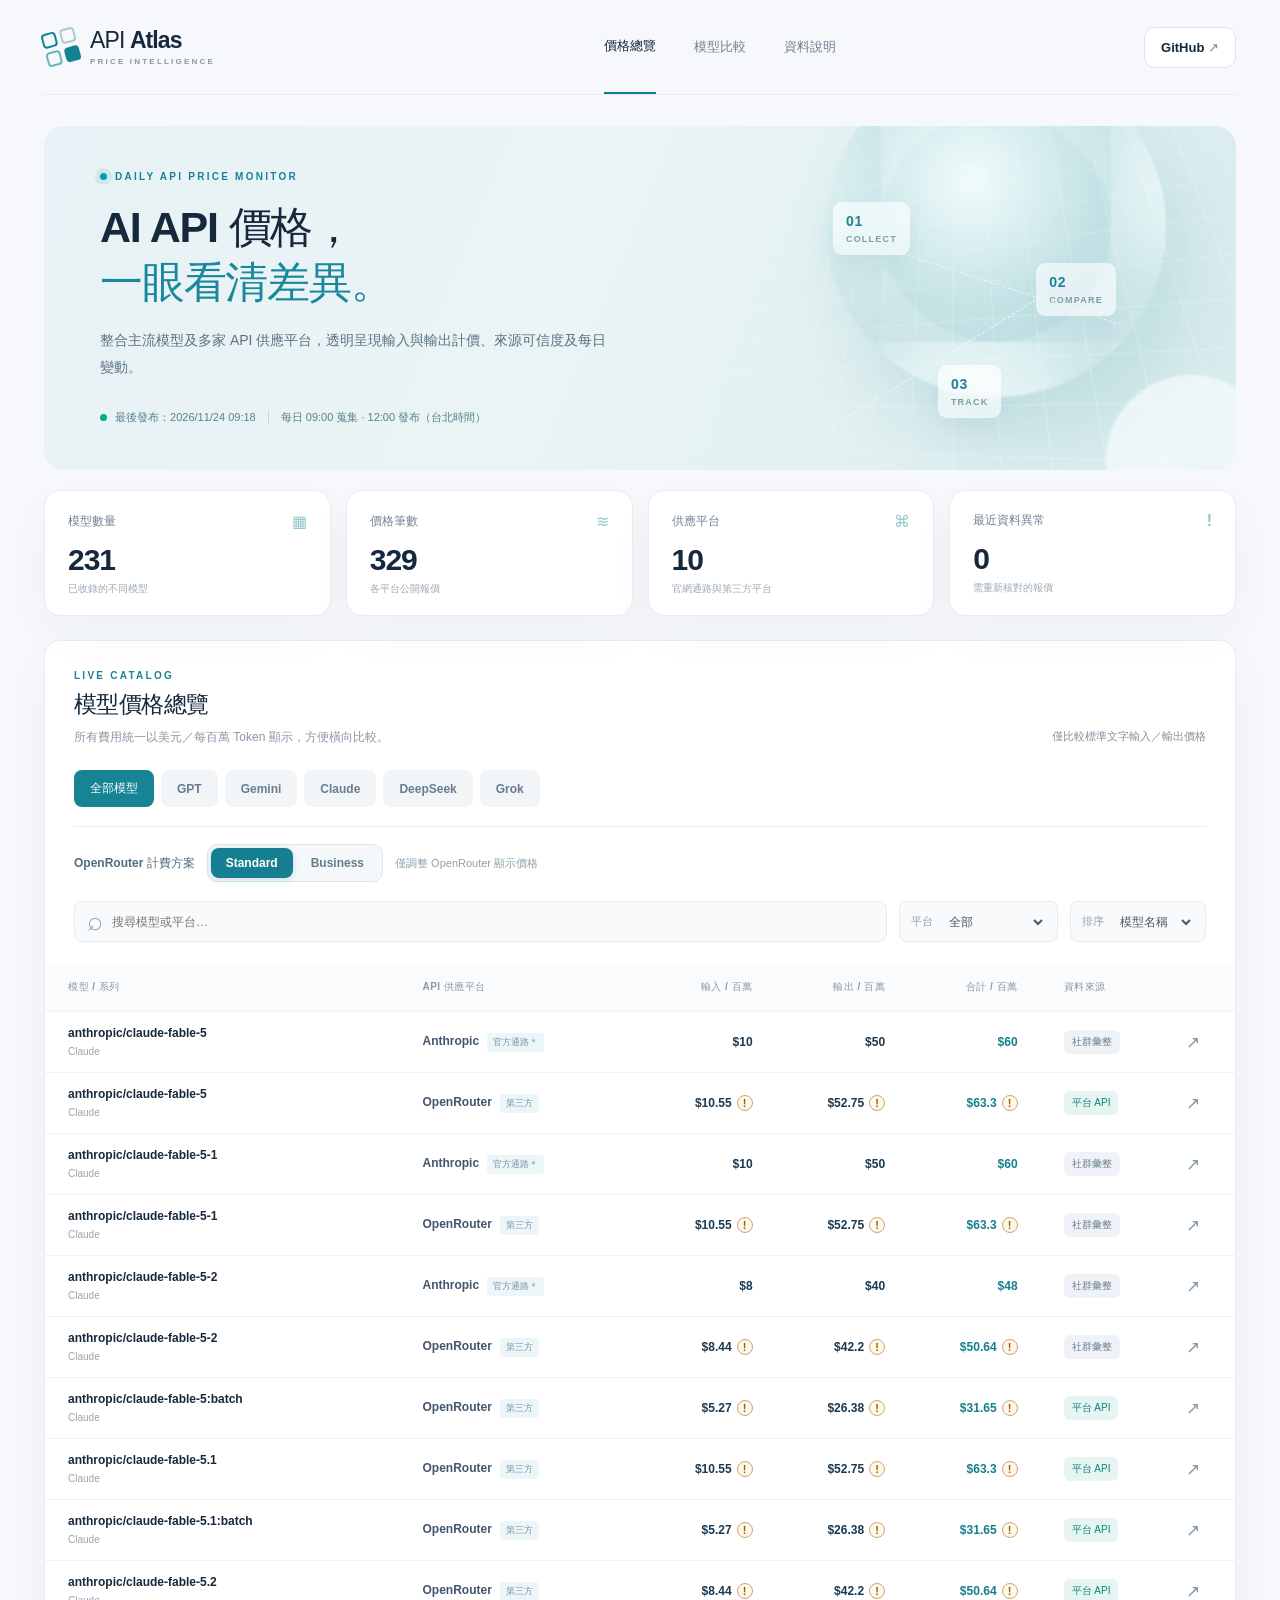
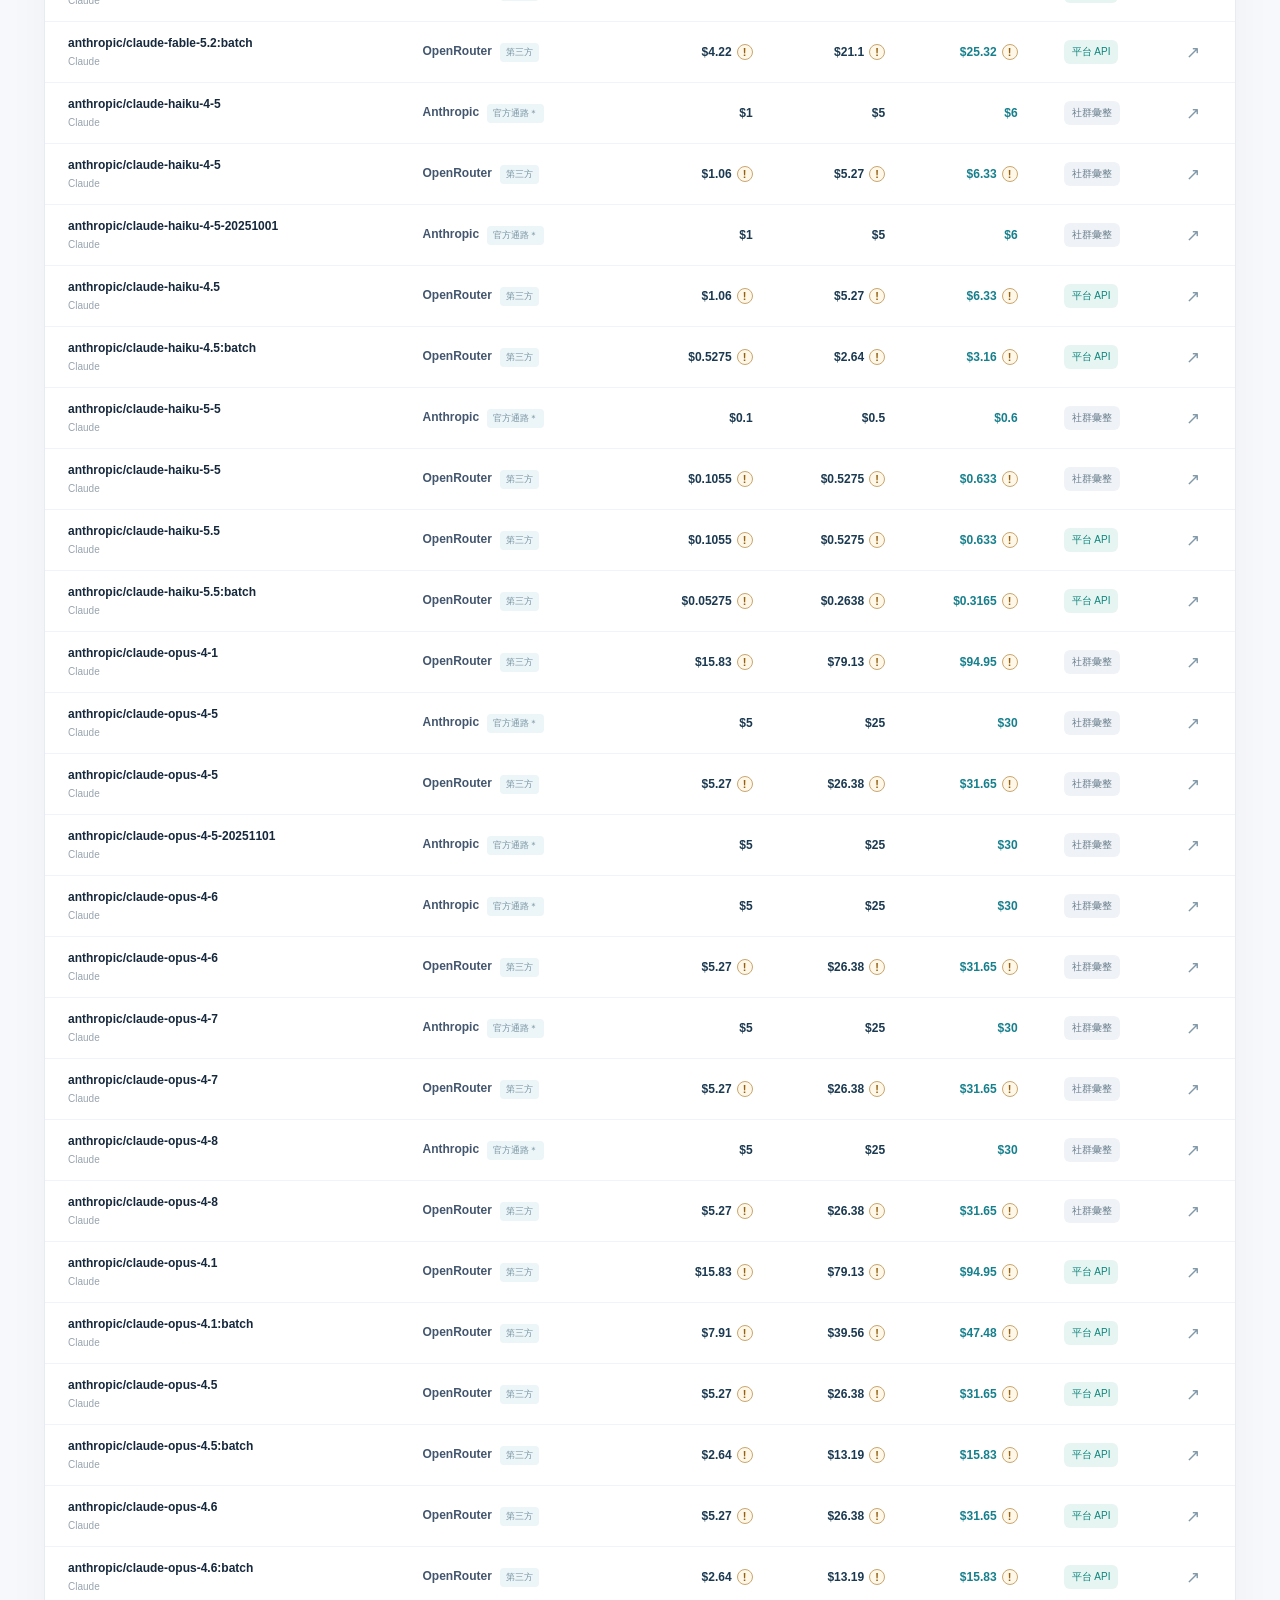
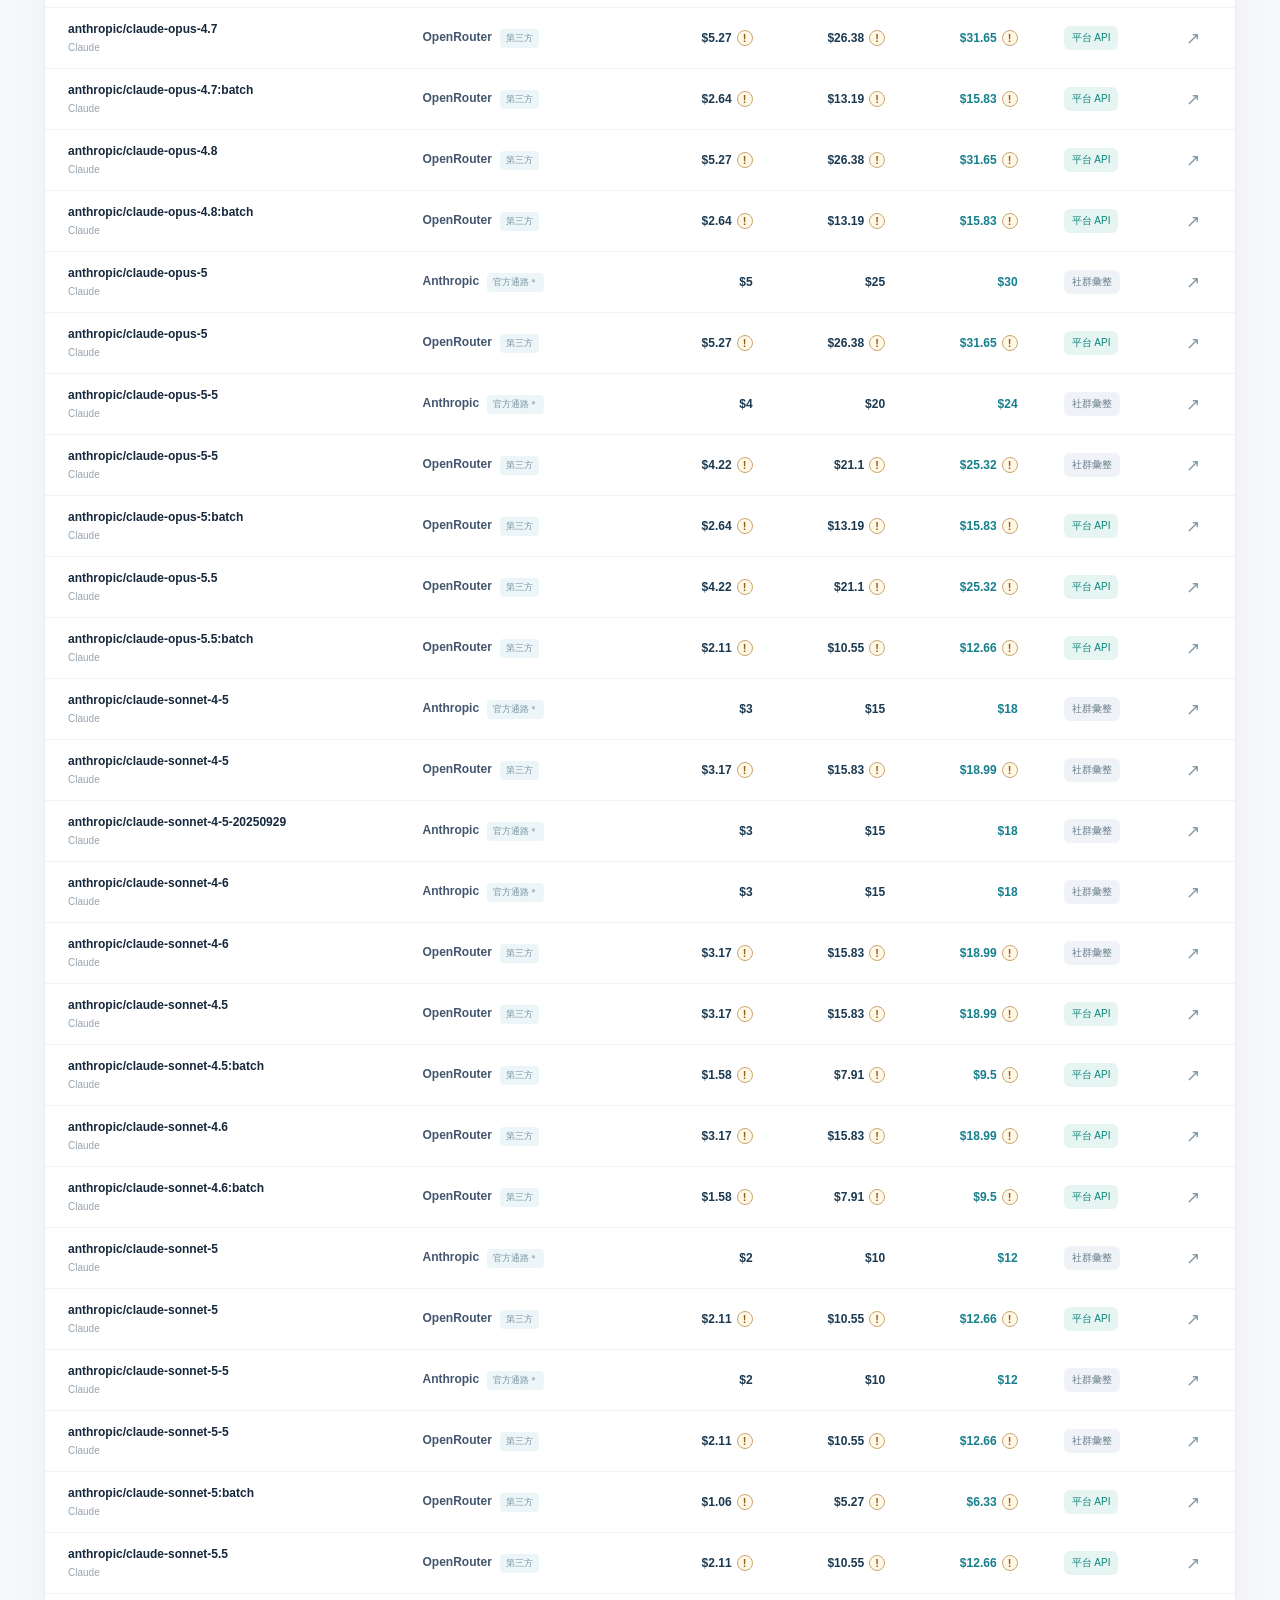
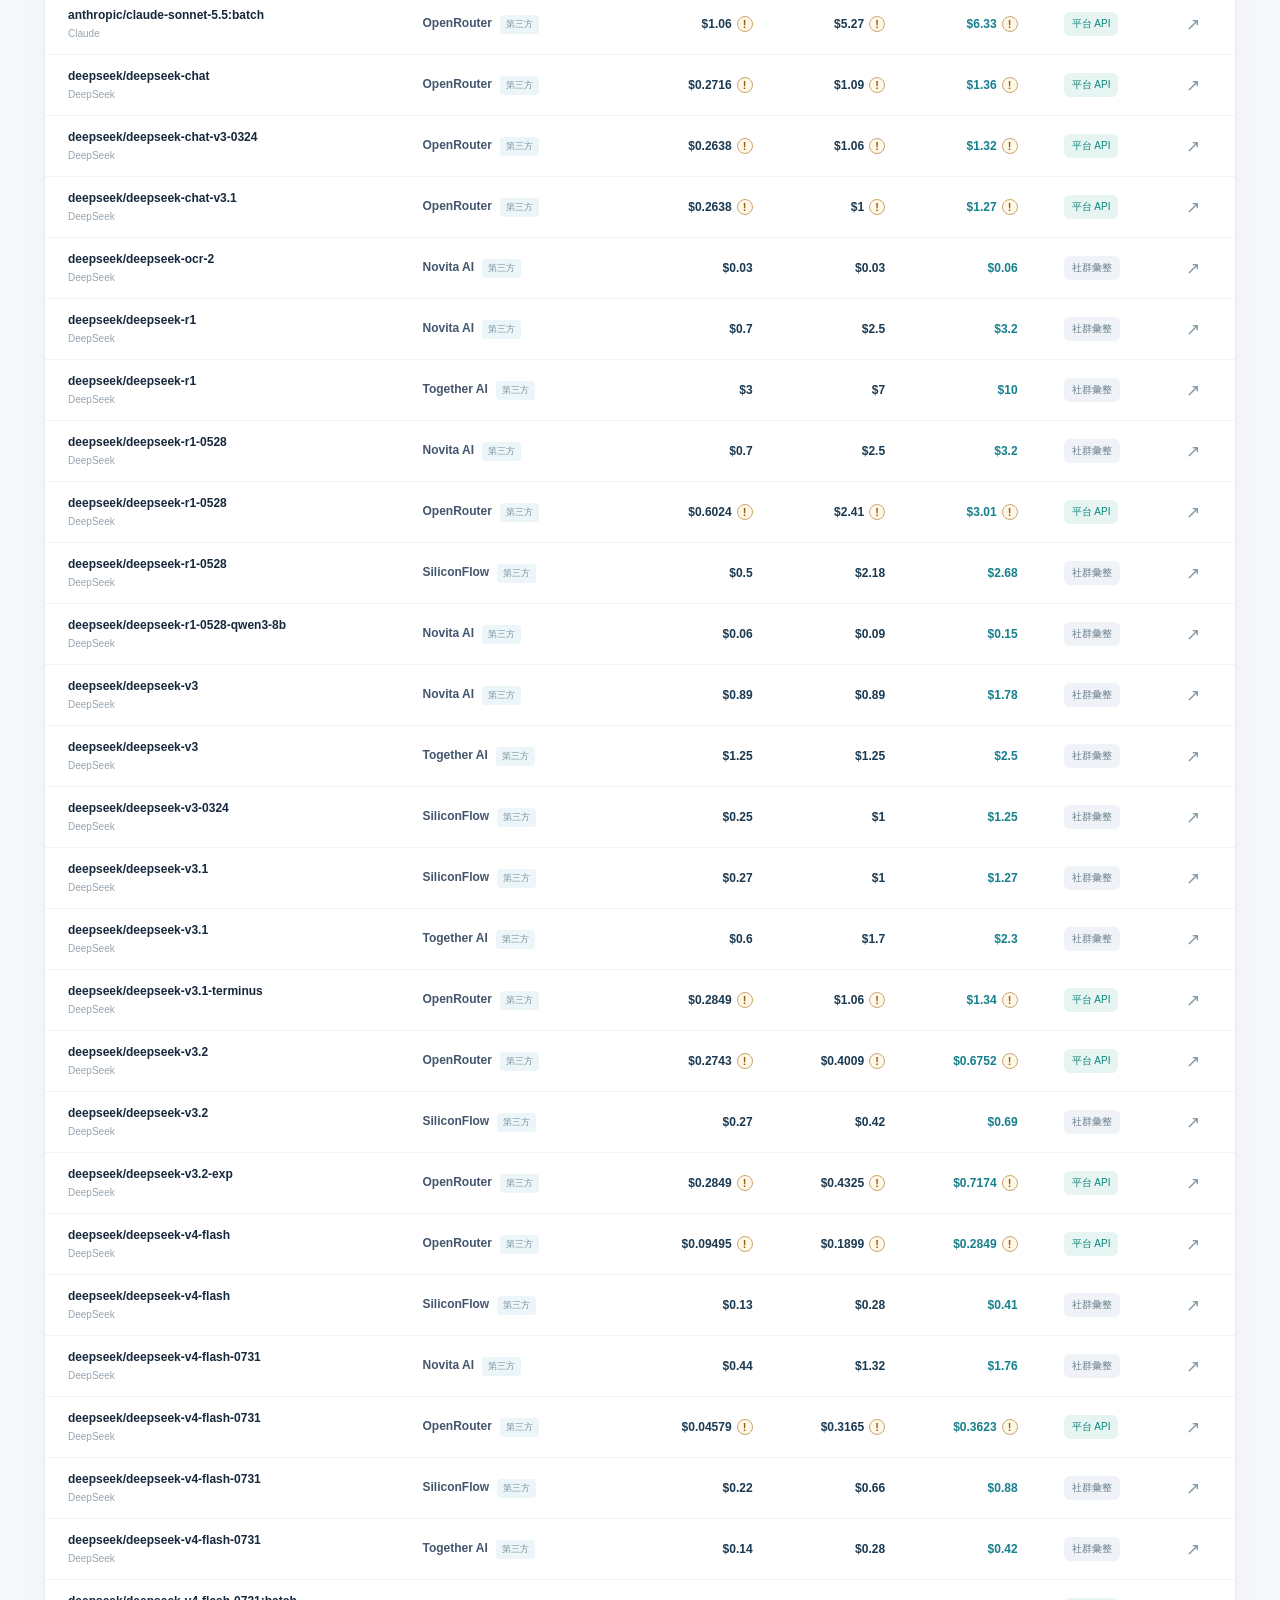
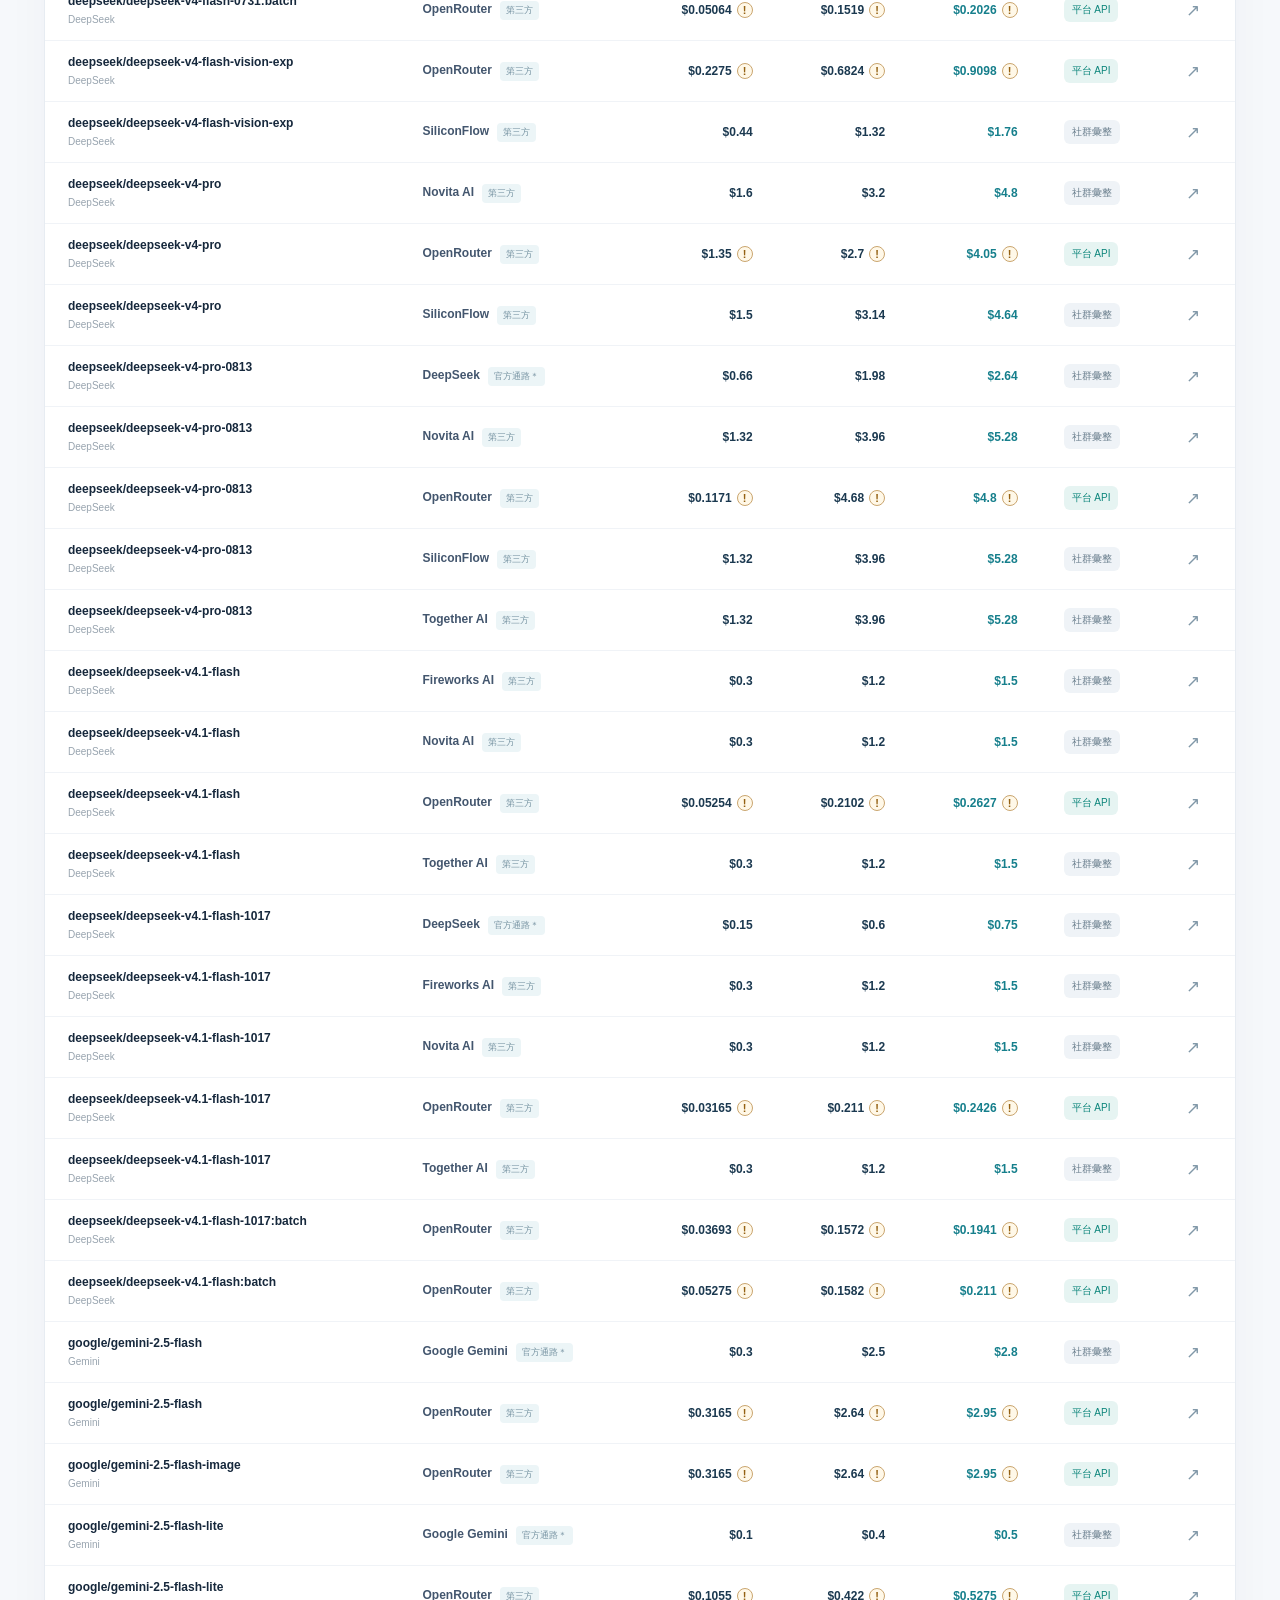
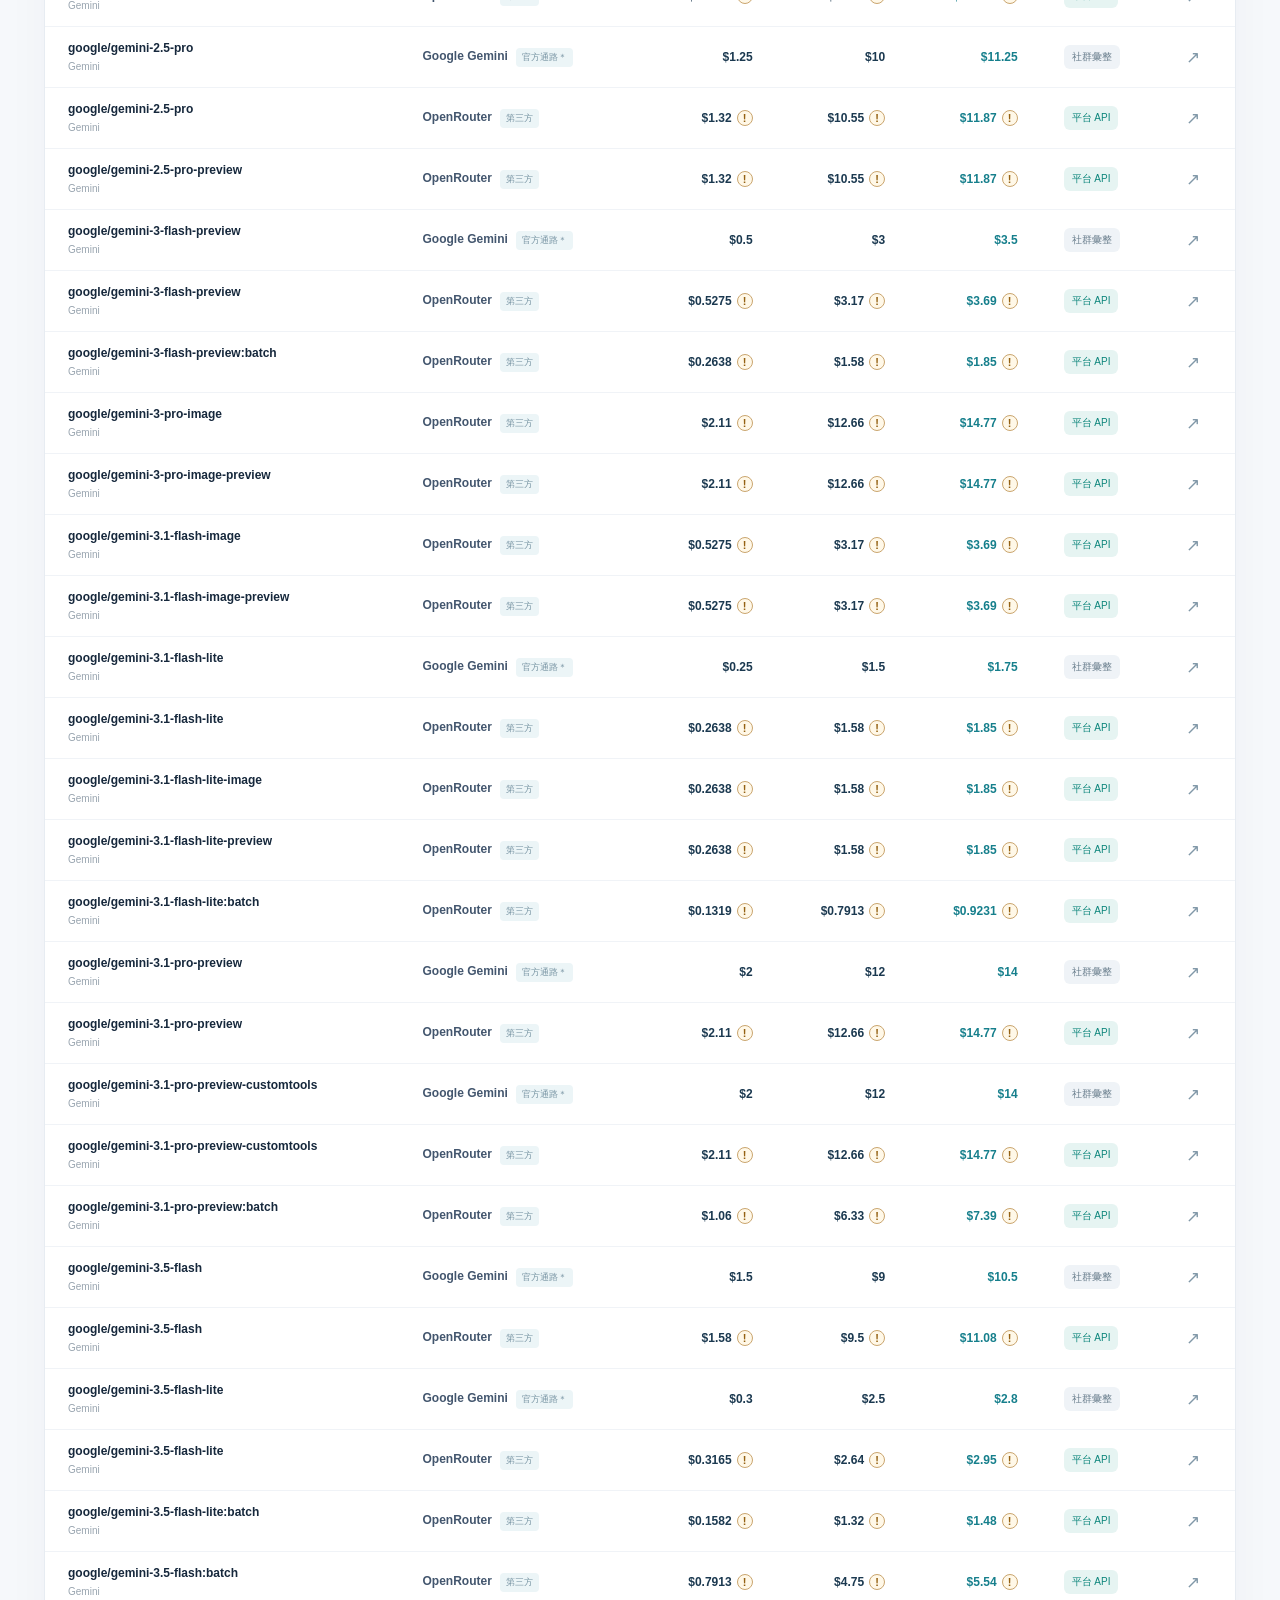
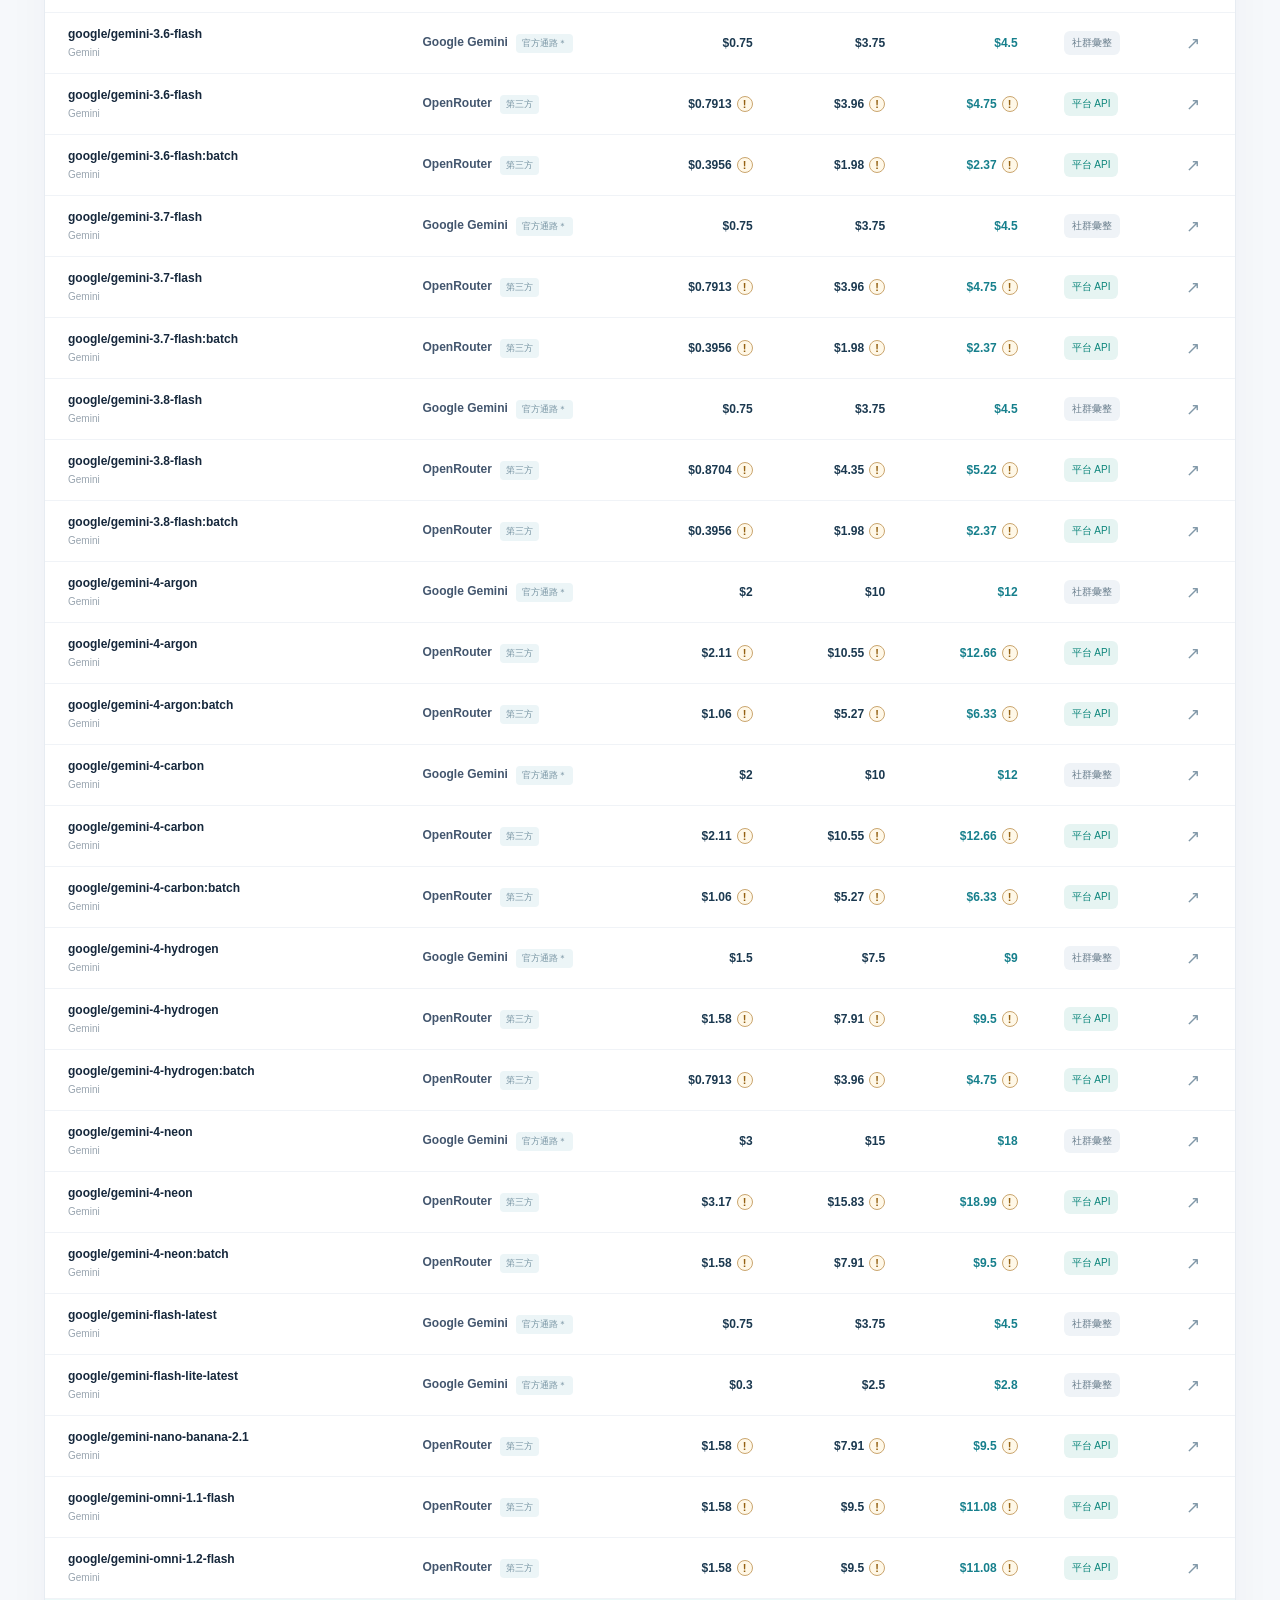
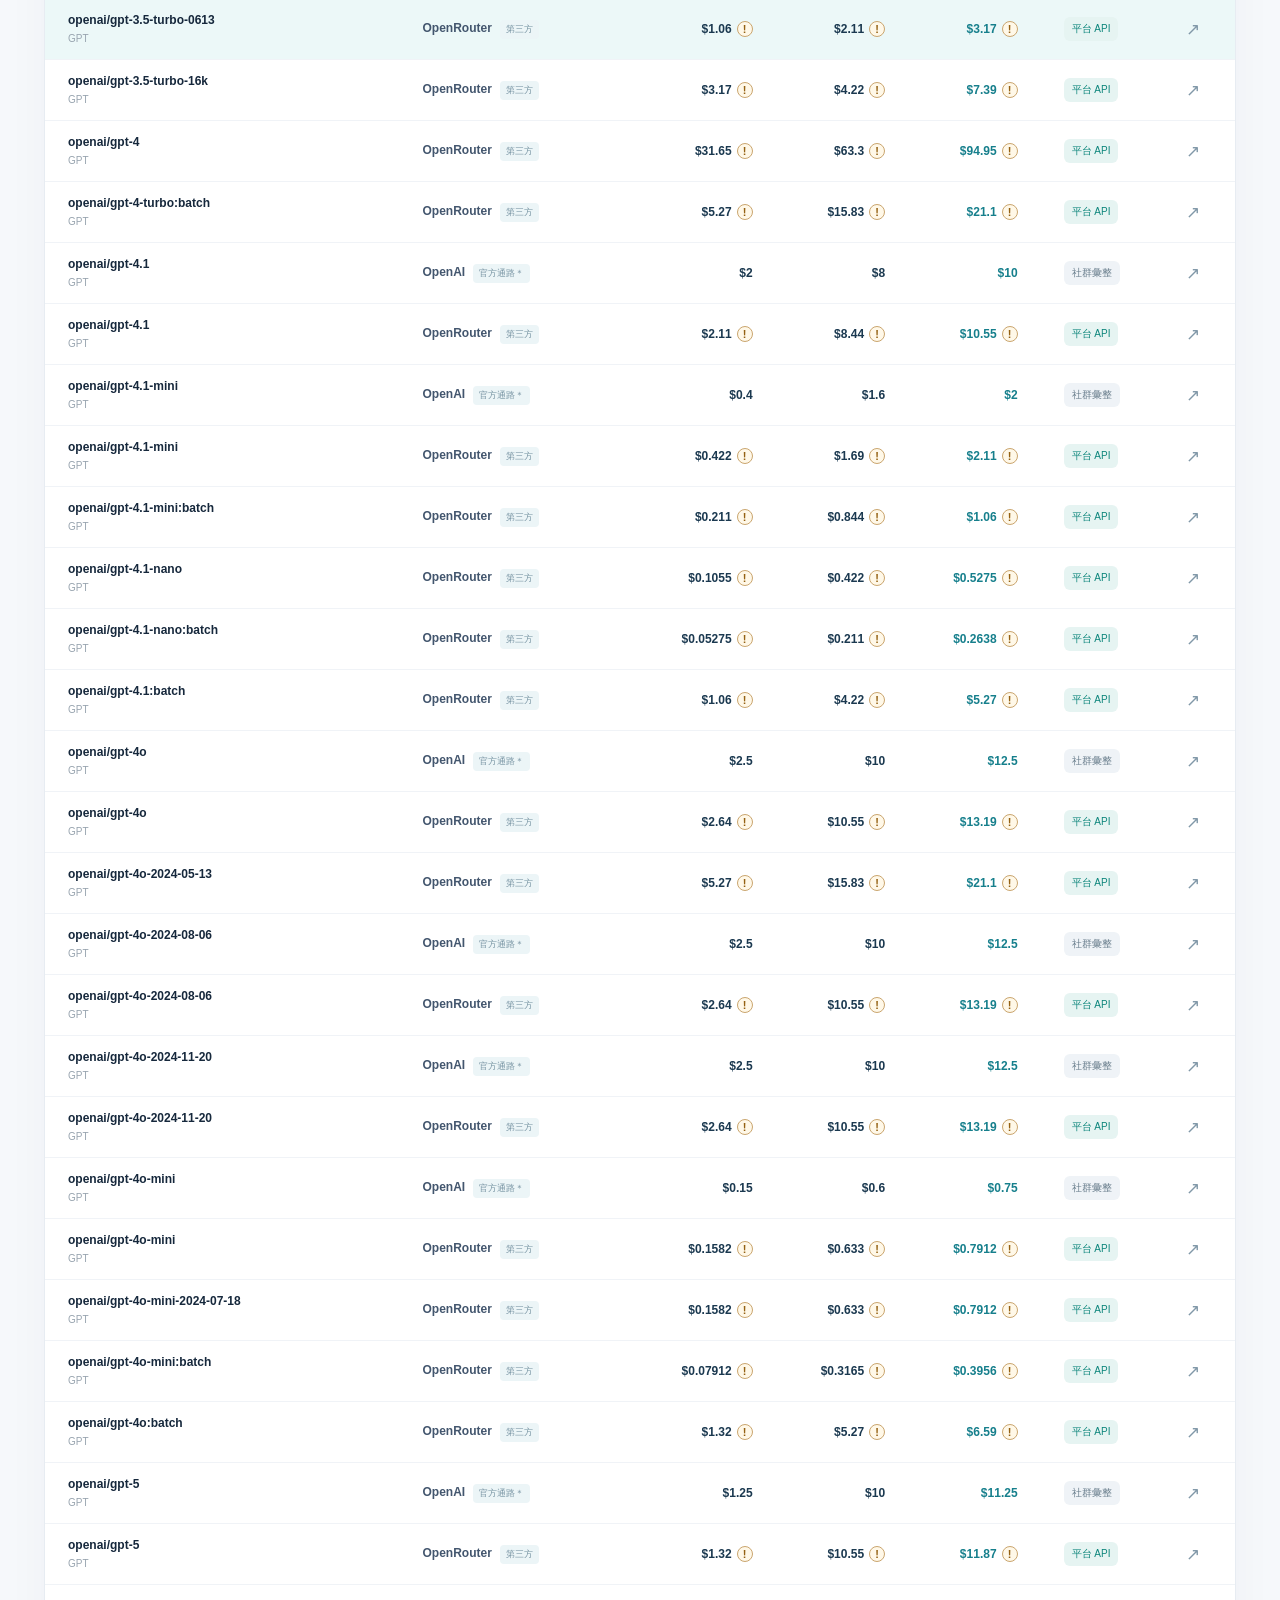
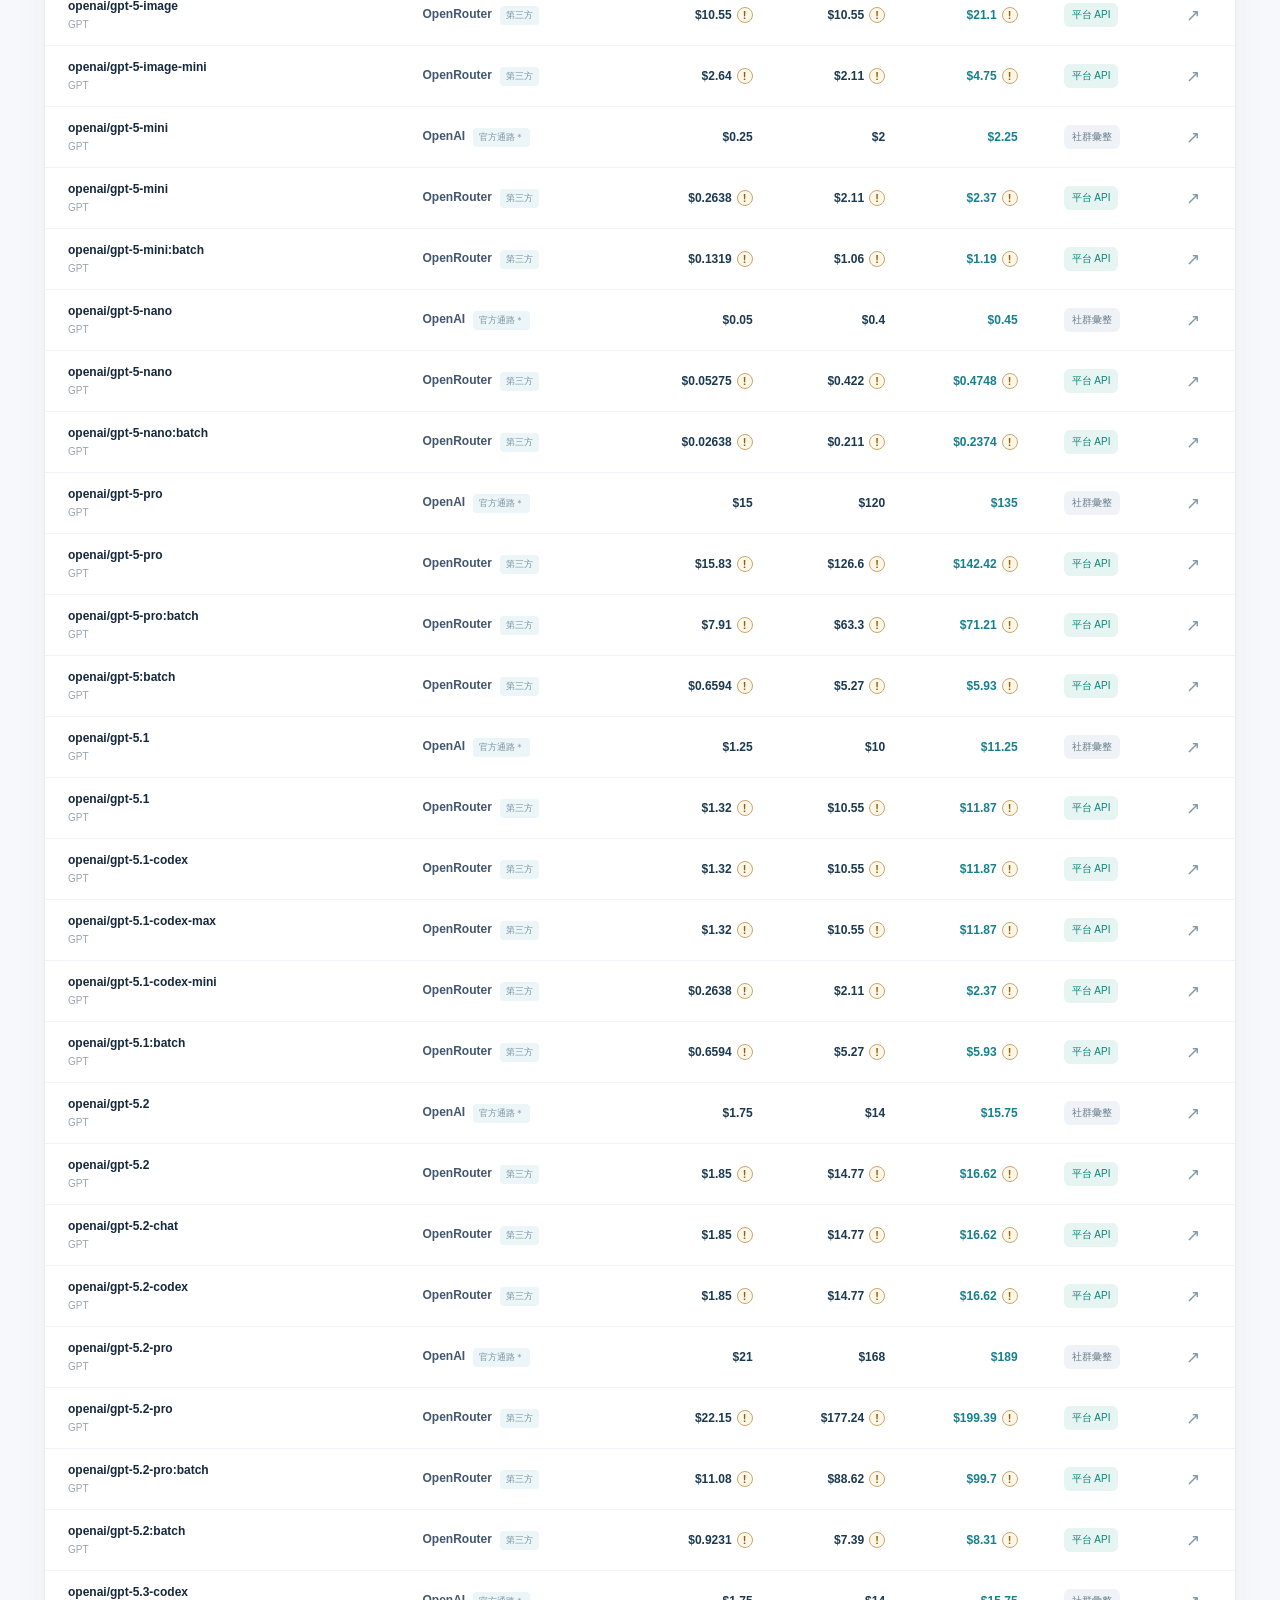
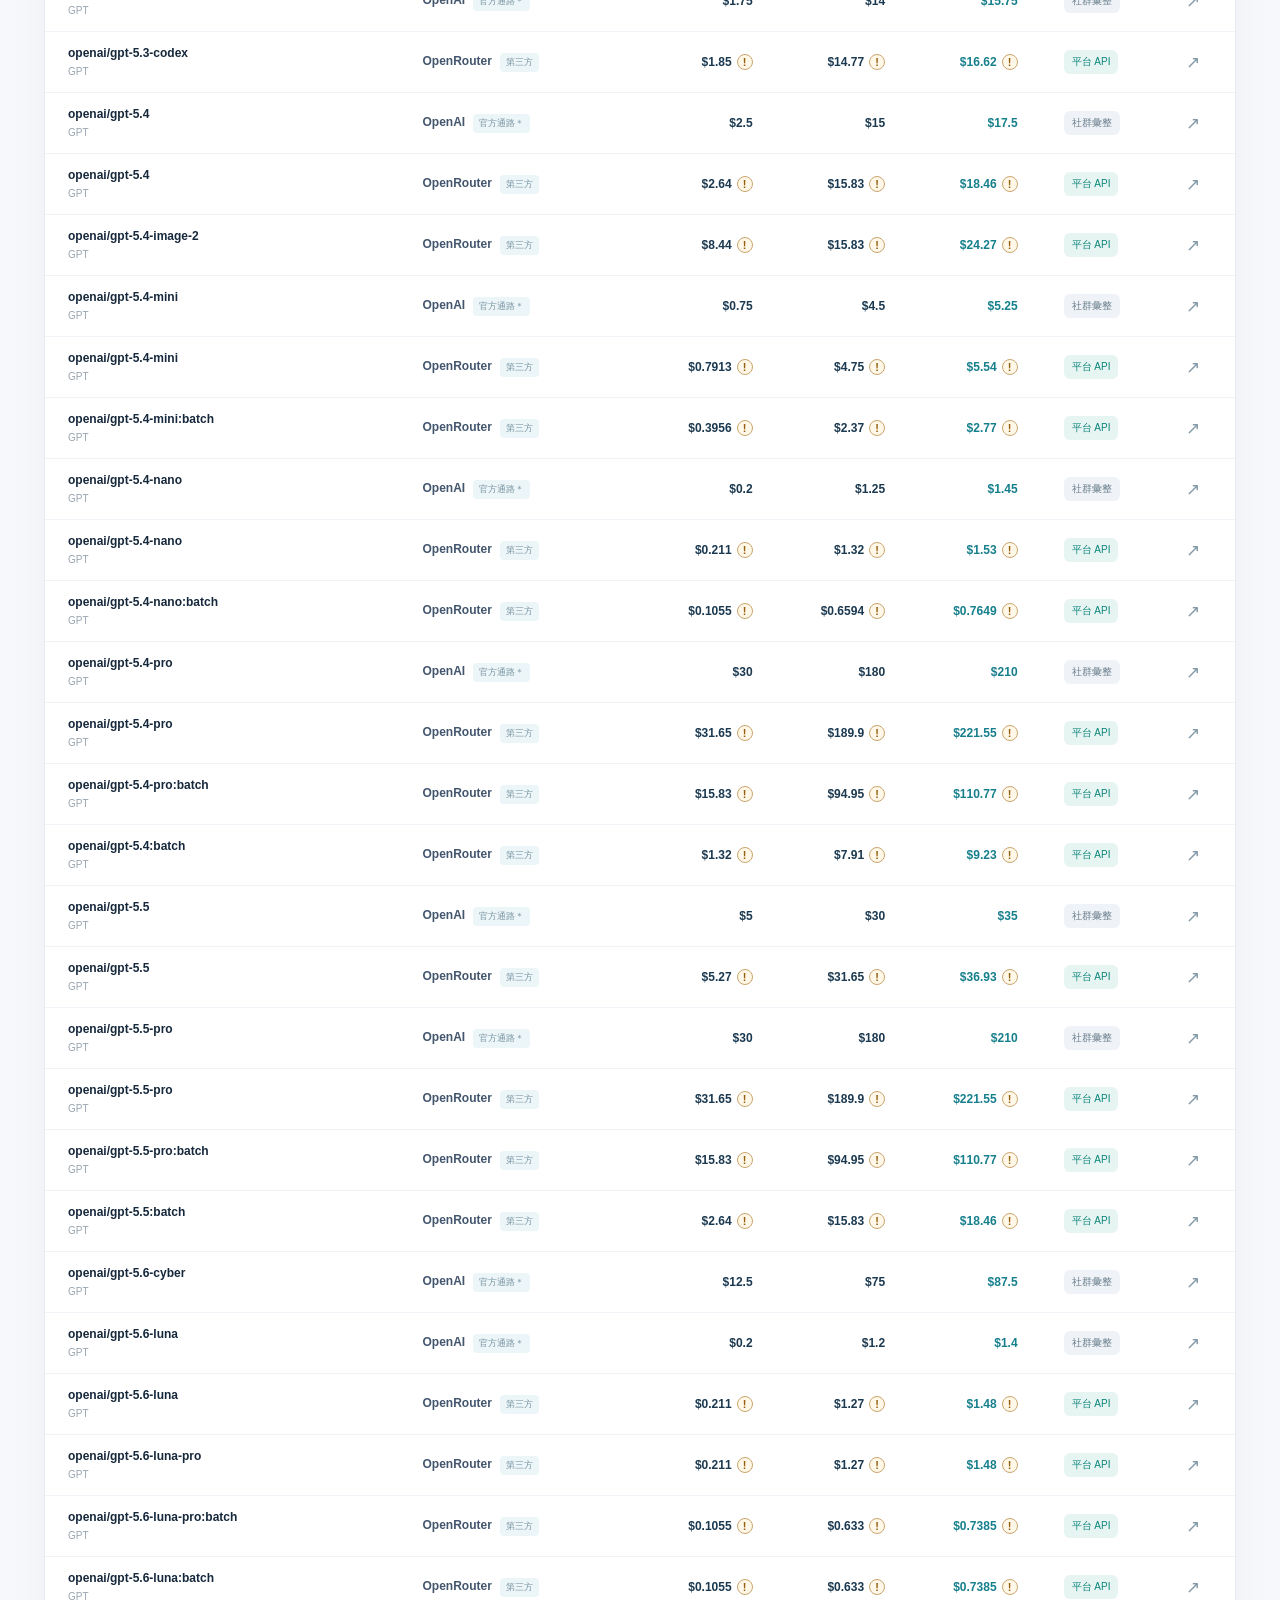
==== site/index.html @ d7d3c783 "feat: show OpenRouter Standard and Business fee-inclusive comparison prices" ====
<!doctype html>
<html lang="zh-Hant">
<head>
  <meta charset="utf-8">
  <meta name="viewport" content="width=device-width, initial-scale=1">
  <meta name="color-scheme" content="light">
  <meta name="theme-color" content="#f5f7fb">
  <meta name="description" content="GPT、Gemini、Claude、DeepSeek、Grok 的 AI API 價格比較與歷史變動追蹤。">
  <title>API Atlas — AI API 價格追蹤</title>
  <link rel="stylesheet" href="./style.css">
  <script src="./fees.js" defer></script>
  <script src="./app.js" defer></script>
</head>
<body>
  <div class="app-shell">
    <header class="topbar">
      <div class="brand" aria-label="API Atlas 首頁">
        <span class="brand-icon" aria-hidden="true"><span></span><span></span><span></span><span></span></span>
        <div class="brand-label">API <strong>Atlas</strong><small>PRICE INTELLIGENCE</small></div>
      </div>
      <nav class="top-nav" aria-label="網站導覽">
        <a href="#prices" class="nav-active">價格總覽</a>
        <a href="#comparison">模型比較</a>
        <a href="#about">資料說明</a>
      </nav>
      <a class="top-link" href="https://github.com/EstherAIRP/ai-api-price-tracker" target="_blank" rel="noopener noreferrer" id="repoLink">GitHub <span aria-hidden="true">↗</span></a>
    </header>
    <main>
      <section class="hero" aria-labelledby="mainTitle">
        <div class="hero-copy">
          <div class="eyebrow"><span class="pulse"></span> DAILY API PRICE MONITOR</div>
          <h1 id="mainTitle">AI API 價格，<br><em>一眼看清差異。</em></h1>
          <p>整合主流模型及多家 API 供應平台，透明呈現輸入與輸出計價、來源可信度及每日變動。</p>
          <div class="hero-meta"><span id="freshness"><span class="meta-dot muted"></span> 尚無發布資料</span><span class="meta-separator"></span><span>每日 09:00 蒐集 · 12:00 發布（台北時間）</span></div>
        </div>
        <div class="hero-art" aria-hidden="true">
          <div class="orb orb-one"></div><div class="orb orb-two"></div>
          <div class="art-grid"></div>
          <div class="art-floating f-one">01 <span>COLLECT</span></div>
          <div class="art-floating f-two">02 <span>COMPARE</span></div>
          <div class="art-floating f-three">03 <span>TRACK</span></div>
          <div class="art-line l-one"></div><div class="art-line l-two"></div>
        </div>
      </section>
      <section class="stats" aria-label="資料概況">
        <article class="stat-card"><div class="stat-name">模型數量 <span class="stat-icon">▦</span></div><div class="stat-number" id="statModels">—</div><div class="stat-caption">已收錄的不同模型</div></article>
        <article class="stat-card"><div class="stat-name">價格筆數 <span class="stat-icon">≋</span></div><div class="stat-number" id="statQuotes">—</div><div class="stat-caption">各平台公開報價</div></article>
        <article class="stat-card"><div class="stat-name">供應平台 <span class="stat-icon">⌘</span></div><div class="stat-number" id="statProviders">—</div><div class="stat-caption">官網通路與第三方平台</div></article>
        <article class="stat-card"><div class="stat-name">最近資料異常 <span class="stat-icon">!</span></div><div class="stat-number" id="statWarnings">—</div><div class="stat-caption">需重新核對的報價</div></article>
      </section>
      <section id="prices" class="main-card">
        <div class="section-intro"><div><div class="section-kicker">LIVE CATALOG</div><h2>模型價格總覽</h2><p>所有費用統一以美元／每百萬 Token 顯示，方便橫向比較。</p></div><div class="mini-caption">僅比較標準文字輸入／輸出價格</div></div>
        <div class="filters">
          <div class="family-chips" id="families" role="group" aria-label="模型系列">
            <button type="button" class="chip active" data-family="all" aria-pressed="true">全部模型</button>
            <button type="button" class="chip" data-family="GPT">GPT</button>
            <button type="button" class="chip" data-family="Gemini">Gemini</button>
            <button type="button" class="chip" data-family="Claude">Claude</button>
            <button type="button" class="chip" data-family="DeepSeek">DeepSeek</button>
            <button type="button" class="chip" data-family="Grok">Grok</button>
          </div>
          <div class="billing-filter">
            <span class="billing-label">OpenRouter 計費方案</span>
            <div class="billing-switch" id="billingPlans" role="group" aria-label="OpenRouter 計費方案">
              <button type="button" class="billing-option active" data-plan="standard" aria-pressed="true">Standard</button>
              <button type="button" class="billing-option" data-plan="business" aria-pressed="false">Business</button>
            </div>
            <span class="billing-note">僅調整 OpenRouter 顯示價格</span>
          </div>
          <div class="filter-controls">
            <label class="search"><span aria-hidden="true">⌕</span><input id="search" placeholder="搜尋模型或平台…" autocomplete="off" aria-label="搜尋模型或平台"></label>
            <label class="select-wrap"><span>平台</span><select id="provider"><option value="all">全部</option></select></label>
            <label class="select-wrap"><span>排序</span><select id="sort"><option value="model">模型名稱</option><option value="input">輸入價格 ↑</option><option value="output">輸出價格 ↑</option><option value="total">合計價格 ↑</option></select></label>
          </div>
        </div>
        <div class="table-scroll"><table id="priceTable"><thead><tr><th>模型 / 系列</th><th>API 供應平台</th><th class="num">輸入 / 百萬</th><th class="num">輸出 / 百萬</th><th class="num">合計 / 百萬</th><th>資料來源</th><th></th></tr></thead><tbody id="priceRows"></tbody></table></div>
        <div class="empty-state" id="emptyState" hidden><div class="empty-icon" aria-hidden="true">◇</div><h3 id="emptyTitle">尚無價格資料</h3><p id="emptyText">請先執行第一次「full」更新，資料通過驗證後會自動顯示在此。</p></div>
        <footer class="table-footer"><span id="shownCount">0 筆報價</span><span>OpenRouter 已按方案換算含費參考價；小額儲值最低費與稅金另計</span></footer>
      </section>
      <section id="comparison" class="detail-layout" aria-labelledby="detailTitle">
        <div class="detail-card"><div class="section-kicker">MODEL COMPARISON</div><h2 id="detailTitle">挑選模型，查看各平台報價</h2><p class="subtle">點選上方任一模型列，即可查看同一模型在其他平台的價格。</p><div id="modelDetail" class="detail-empty"><span aria-hidden="true">◎</span><p>等待選取模型</p></div></div>
        <div class="detail-card calculator"><div class="section-kicker">COST SIMULATOR</div><h2>使用成本試算</h2><p class="subtle">依選取的單筆報價，估算文字 Token 使用成本。</p><div class="calc-grid"><label>輸入 Token 數<input id="inputTokens" type="number" min="0" max="10000000000" value="1000000"></label><label>輸出 Token 數<input id="outputTokens" type="number" min="0" max="10000000000" value="300000"></label></div><div class="calc-label" id="calcModel">請先選擇模型</div><div class="calc-price" id="calcPrice">—</div><div class="calc-note" id="calcNote">依所選平台及方案計算；不含稅、快取與分級計價。</div>
<div class="chart-wrap"><div class="chart-head"><strong>近 180 天價格變動</strong><span>輸入 / 百萬 Token</span></div><svg id="trendChart" role="img" aria-label="選取模型的價格歷史走勢圖" viewBox="0 0 480 120" preserveAspectRatio="none"></svg><p class="chart-placeholder" id="chartPlaceholder">尚無歷史紀錄</p></div></div>
      </section>
      <section id="about" class="note-card"><div><div class="section-kicker">DATA TRANSPARENCY</div><h2>資料如何取得？</h2></div><div class="note-copy"><p><strong>平台 API 報價</strong>：直接讀取 OpenRouter 提供的模型計價資料；若該來源拒絕存取，系統會保留前次有效值並顯示過期狀態。</p><p><strong>社群彙整參考</strong>：其餘供應平台使用 Models.dev 公開資料。標示「官方通路」代表可向開發商直接購買，<em>不代表已從官方價格頁逐項查核</em>。</p><p><strong>OpenRouter 方案換算</strong>：切換 Standard／Business 時，OpenRouter 價格依儲值手續費率換算為含費參考價（原牌價 × 1.055／1.08），並以驚嘆號提示；非逐筆推論另外收費。Standard 單次儲值最低收費 $0.80，小額儲值的實際負擔可能較高。其他平台維持蒐集牌價。此政策資料為人工核對快照，非每日自動核實。<a href="https://openrouter.ai/pricing" target="_blank" rel="noopener noreferrer">OpenRouter 官方定價</a>。</p><p><strong>每天自動更新</strong>：09:00 蒐集、12:00 發布；來源失敗或異常價格不會覆蓋有效舊值。個別供應商的批次、快取及促銷費率可能不同，實際購買前應點選官網核對。</p></div></section>
    </main>
    <footer class="site-footer"><span>© API Atlas · Public price transparency</span><span>資料僅供比較參考，實際費用以供應商結帳資訊為準。</span></footer>
  </div>
  <div class="fee-popover" id="feePopover" role="tooltip" hidden></div>
</body>
</html>
---- site/style.css ----
:root{--ink:#16283c;--muted:#748397;--line:#e7ecf2;--surface:#fff;--bg:#f6f8fb;--teal:#087f8e;--teal-soft:#e5f5f5;--shadow:0 18px 45px rgba(33,53,72,.035);font-family:Inter,-apple-system,BlinkMacSystemFont,"Segoe UI", "Noto Sans TC",Arial,sans-serif;color:var(--ink);background:var(--bg);font-synthesis:none}*{box-sizing:border-box}html{scroll-behavior:smooth}body{margin:0}button,input,select{font:inherit}button{cursor:pointer}a{color:inherit}.app-shell{max-width:1360px;margin:auto;padding:0 44px}.topbar{height:95px;display:flex;align-items:center;justify-content:space-between;border-bottom:1px solid var(--line)}.brand{display:flex;align-items:center;gap:12px}.brand-icon{width:34px;height:34px;display:grid;grid-template-columns:1fr 1fr;gap:4px;transform:rotate(-15deg)}.brand-icon span{border:2.5px solid #128395;border-radius:4px}.brand-icon span:nth-child(2){border-color:#abc9d3}.brand-icon span:nth-child(3){border-color:#6cb6c0}.brand-icon span:nth-child(4){background:#128395;border:0}.brand-label{font-size:23px;font-weight:450;letter-spacing:-.9px;line-height:1}.brand-label strong{font-weight:750}.brand-label small{display:block;color:#8797a5;letter-spacing:2.2px;font-size:8px;margin-top:6px;font-weight:750}.top-nav{display:flex;gap:38px;margin-left:80px;align-items:center;height:100%}.top-nav a{text-decoration:none;color:#728091;font-size:13px;font-weight:600;height:100%;display:flex;align-items:center}.top-nav .nav-active{border-bottom:2px solid var(--teal);color:var(--ink)}.top-link{font-weight:700;text-decoration:none;font-size:13px;border:1px solid #dce5ed;border-radius:11px;background:#fff;padding:12px 16px}.top-link span{color:#75909c}.hero{display:flex;min-height:322px;position:relative;overflow:hidden;border-radius:21px;margin-top:31px;background:linear-gradient(112deg,#e8f2f6 0%,#eaf4f4 45%,#d7ebed 100%);padding:45px 56px}.hero-copy{position:relative;z-index:2;width:58%;min-width:500px}.eyebrow,.section-kicker{font-size:10px;letter-spacing:2.25px;color:#168398;font-weight:800}.eyebrow{display:flex;align-items:center;gap:8px}.pulse{width:7px;height:7px;border-radius:100%;background:#03a1a5;box-shadow:0 0 0 5px rgba(6,164,173,.11)}.hero h1{font-size:43px;line-height:1.29;margin:18px 0 16px;letter-spacing:-1.2px;font-weight:800}.hero h1 em{font-style:normal;color:#19879c}.hero p{color:#5b7282;font-size:14px;line-height:1.95;max-width:520px;margin:0}.hero-meta{display:flex;align-items:center;gap:12px;font-size:11px;color:#57808e;margin-top:28px;flex-wrap:wrap}.meta-dot{display:inline-block;width:7px;height:7px;background:#00ad89;border-radius:100%;margin-right:5px}.meta-dot.muted{background:#b2c2c8}.meta-separator{height:12px;width:1px;background:#bfd5dc}.hero-art{position:absolute;right:0;top:0;height:100%;width:48%;opacity:.96;overflow:hidden}.art-grid{position:absolute;inset:0;opacity:.4;background-image:linear-gradient(#ffffff6b 1px,transparent 1px),linear-gradient(90deg,#ffffff6b 1px,transparent 1px);background-size:32px 32px;transform:perspective(300px) rotateX(22deg) rotateY(-15deg) scale(1.2)}.orb{position:absolute;border-radius:50%;filter:blur(1px)}.orb-one{width:340px;height:340px;right:70px;top:-69px;border:55px solid rgba(255,255,255,.18);background:radial-gradient(circle at 40% 30%,#f6ffffc4,#a6d5d977 57%,#77b5c059);box-shadow:22px 42px 65px #7dbbc04a}.orb-two{width:170px;height:170px;right:-40px;bottom:-75px;background:#ffffff99}.art-floating{position:absolute;border-radius:9px;background:rgba(255,255,255,.66);box-shadow:0 10px 23px #7ca9b226;backdrop-filter:blur(9px);padding:11px 13px;color:#177c92;font-weight:900;font-size:14px;letter-spacing:.8px}.art-floating span{color:#799aa3;font-size:9px;display:block;letter-spacing:1.2px;margin-top:5px}.f-one{right:57%;top:22%}.f-two{right:21%;top:40%}.f-three{right:41%;bottom:15%}.art-line{position:absolute;border-top:1px dashed #ffffffa8;transform:rotate(18deg);width:240px;right:19%;top:47%}.l-two{transform:rotate(-32deg);width:260px;right:30%;top:69%}.stats{display:grid;grid-template-columns:repeat(4,minmax(0,1fr));gap:15px;margin-top:20px}.stat-card,.main-card,.detail-card,.note-card{background:#fff;border:1px solid var(--line);box-shadow:var(--shadow);border-radius:16px}.stat-card{padding:21px 23px 19px}.stat-name{font-size:12px;color:#718296;font-weight:700;display:flex;align-items:center;justify-content:space-between}.stat-icon{font-size:16px;color:#92c5cb}.stat-number{font-size:30px;font-weight:780;letter-spacing:-1px;margin:12px 0 5px}.stat-caption{font-size:10px;color:#9ca9b4}.main-card{margin-top:24px;overflow:hidden}.section-intro{padding:29px 29px 22px;display:flex;justify-content:space-between;align-items:end}.section-intro h2,.detail-card h2,.note-card h2{font-size:23px;letter-spacing:-.6px;margin:8px 0 7px}.section-intro p,.subtle{font-size:12px;color:#8a97a7;line-height:1.8;margin:0}.mini-caption{font-size:11px;color:#82919e;padding-bottom:4px}.filters{padding:0 29px 21px}.family-chips{display:flex;flex-wrap:wrap;gap:7px;border-bottom:1px solid var(--line);padding-bottom:19px}.chip{border:1px solid transparent;background:#f2f5f8;color:#687b90;border-radius:8px;padding:9px 15px;font-size:12px;font-weight:700}.chip:hover{border-color:#b7d4da}.chip.active{background:#178496;color:#fff}.filter-controls{display:flex;gap:12px;align-items:center;margin-top:19px}.search{display:flex;align-items:center;gap:7px;background:#f9fafc;border:1px solid var(--line);border-radius:8px;padding:0 12px;height:41px;flex:1}.search span{font-size:27px;font-weight:400;color:#98aabb;line-height:1}.search input{background:transparent;border:0;outline:0;width:100%;color:var(--ink);font-size:12px}.select-wrap{display:flex;align-items:center;gap:12px;background:#f9fafc;border:1px solid var(--line);border-radius:8px;height:41px;padding:0 11px;white-space:nowrap}.select-wrap span{font-size:11px;color:#91a0ad}.select-wrap select{border:0;background:transparent;outline:none;color:#43596a;font-size:12px;max-width:145px}.table-scroll{overflow-x:auto}table{width:100%;border-collapse:collapse;font-size:12px;white-space:nowrap}th{background:#f9fbfd;color:#8b9aaa;text-align:left;font-size:10px;font-weight:760;padding:17px 23px;text-transform:uppercase;letter-spacing:.5px}th.num,td.num{text-align:right}td{border-top:1px solid #f0f3f7;padding:14px 23px}tr.quote-row{cursor:pointer}tr.quote-row:hover{background:#f8fbfc}tr.quote-row.selected{background:#ecf8f8}td.model-cell strong{font-size:12px;display:block;font-weight:750;margin-bottom:4px}td.model-cell small{font-size:10px;color:#98a4af}.provider-cell{font-weight:680;color:#43566e}.type-tag{font-size:9px;color:#7995a4;background:#ecf5f7;padding:3px 6px;border-radius:4px;display:inline-block;margin-left:8px}.dollar{font-variant-numeric:tabular-nums;font-weight:690;color:#1b3950}.sum{color:#167f8c;font-weight:770}.source-tag{font-size:10px;border-radius:6px;background:#eff3f7;color:#667b8a;padding:5px 8px;display:inline-block}.source-tag.direct{background:#e6f4f2;color:#0c857b}.source-tag.stale{background:#fff3e2;color:#b8782a}.open-arrow{color:#8198a8;font-size:17px}.table-footer{border-top:1px solid var(--line);padding:18px 29px;display:flex;justify-content:space-between;font-size:10px;color:#8796a6}.empty-state{text-align:center;margin:35px 20px 55px}.empty-icon{display:inline-flex;justify-content:center;align-items:center;background:#edf5f8;color:#4f9bab;width:66px;height:66px;border-radius:20px;font-size:30px}.empty-state h3{font-size:17px;margin:17px 0 8px}.empty-state p{font-size:12px;color:var(--muted);max-width:450px;margin:auto;line-height:1.8}.detail-layout{display:grid;grid-template-columns:1.05fr .95fr;gap:17px;margin:22px 0}.detail-card{padding:26px 29px;min-height:295px}.detail-empty{text-align:center;color:#90a5b3;padding:56px 0 35px}.detail-empty span{font-size:37px;color:#b9d5db}.detail-empty p{font-size:12px}.details-header{display:flex;justify-content:space-between;gap:15px;align-items:flex-start;margin:21px 0 18px}.details-header strong{font-size:15px}.details-header span{display:block;font-size:11px;margin-top:5px;color:#8da0af}.official-link{font-size:11px;color:#117e92;text-decoration:none;background:#edf8f8;padding:9px 11px;border-radius:8px}.mini-table{width:100%;border-collapse:collapse}.mini-table th{font-size:10px;padding:11px 12px}.mini-table td{font-size:11px;padding:10px 12px}.mini-table td a{color:#318a99;text-decoration:none}.calc-grid{display:grid;grid-template-columns:1fr 1fr;gap:10px;margin:22px 0 20px}.calc-grid label{font-size:11px;font-weight:700;color:#60798c}.calc-grid input{width:100%;display:block;margin-top:8px;padding:11px 12px;border:1px solid var(--line);border-radius:8px;color:#3f596c;outline-color:#74c3cb}.calc-label{font-size:11px;color:#8da0af}.calc-price{font-size:31px;font-weight:800;letter-spacing:-.5px;margin:8px 0 3px}.calc-note{font-size:10px;color:#96a4b1}.chart-wrap{border-top:1px solid var(--line);margin-top:23px;padding-top:19px;position:relative}.chart-head{display:flex;align-items:center;justify-content:space-between;gap:8px}.chart-head strong{font-size:11px}.chart-head span{font-size:10px;color:#96a5b0}#trendChart{height:95px;margin-top:7px;width:100%}.chart-placeholder{position:absolute;inset:38px 0 0;display:flex;align-items:center;justify-content:center;color:#9aaab8;font-size:11px}.note-card{display:grid;grid-template-columns:32% 1fr;gap:30px;padding:29px;margin-bottom:24px}.note-copy{font-size:12px;line-height:1.85;color:#687e90}.note-copy p{margin:0 0 10px}.note-copy p:last-child{margin:0}.note-copy strong{color:#284052}.site-footer{border-top:1px solid var(--line);display:flex;justify-content:space-between;gap:15px;padding:25px 0 35px;color:#a0aebb;font-size:10px}.source-note{color:#a37c40;font-size:10px;display:block;margin-top:4px}button:focus-visible,a:focus-visible,input:focus-visible,select:focus-visible{outline:3px solid #91d6dc;outline-offset:2px}[hidden]{display:none!important}@media(max-width:1100px){.app-shell{padding:0 24px}.top-nav{gap:20px;margin-left:15px}.hero-copy{min-width:0;width:68%}.hero h1{font-size:35px}.hero-art{width:42%}.stats{grid-template-columns:repeat(2,1fr)}}@media(max-width:750px){.app-shell{padding:0 15px}.topbar{height:75px}.top-nav{display:none}.brand-label{font-size:19px}.brand-icon{width:27px;height:27px}.hero{margin-top:15px;padding:30px 22px;min-height:300px}.hero-copy{width:100%}.hero h1{font-size:32px}.hero p{font-size:12px;max-width:95%}.hero-art{opacity:.25;width:70%}.hero-meta{margin-top:21px}.stats{gap:10px;margin-top:13px}.stat-card{padding:17px 16px}.stat-number{font-size:25px}.main-card{margin-top:16px}.section-intro{padding:22px 17px 17px}.mini-caption{display:none}.section-intro h2,.detail-card h2,.note-card h2{font-size:20px}.filters{padding:0 17px 15px}.filter-controls{flex-wrap:wrap}.search{flex-basis:100%}.select-wrap{flex:1;justify-content:space-between}.select-wrap select{max-width:110px}th,td{padding:14px 15px}.detail-layout{grid-template-columns:1fr;gap:14px;margin:16px 0}.detail-card{padding:22px 18px;min-height:0}.note-card{display:block;padding:23px 18px}.note-copy{margin-top:12px}.table-footer,.site-footer{flex-direction:column;gap:8px}.art-floating{display:none}}@media(prefers-reduced-motion:reduce){html{scroll-behavior:auto}}
/* One site-wide OpenRouter plan selector; source catalog stays unmodified. */
.billing-filter{display:flex;align-items:center;flex-wrap:wrap;gap:12px;margin:17px 0 6px}
.billing-label{font-weight:750;font-size:12px;color:#506d7d}
.billing-switch{display:inline-flex;padding:3px;border-radius:10px;border:1px solid #dce6ec;background:#f5f8fb;gap:3px}
.billing-option{font-size:12px;border:0;border-radius:8px;padding:8px 15px;background:transparent;color:#607e8b;font-weight:700}
.billing-option.active{background:#167e91;color:white;box-shadow:0 2px 7px #1b7d8d30}
.billing-note{font-size:11px;color:#8ca0ad}
.price-with-info{display:inline-flex;align-items:center;gap:5px;white-space:nowrap}
.fee-info-button{width:16px;height:16px;flex:none;border:1px solid #caa56e;border-radius:50%;background:#fff8e8;color:#946112;padding:0;line-height:14px;text-align:center;font-size:11px;font-weight:850;vertical-align:middle;cursor:help}
.fee-info-button:hover,.fee-info-button:focus-visible{background:#f4e4c9;border-color:#a37736}
.fee-popover{position:fixed;z-index:9999;max-width:min(290px,calc(100vw - 24px));width:max-content;padding:12px 14px;border:1px solid #d9e4e9;border-radius:11px;box-shadow:0 12px 30px #1c364133;background:white;color:#3d5668;line-height:1.6;pointer-events:none;white-space:normal}
.fee-popover strong{font-size:12px;display:block;margin-bottom:4px;color:#183d52}
.fee-popover span{display:block;font-size:11px;color:#6a8091}
@media(max-width:750px){.billing-filter{gap:8px}.billing-note{width:100%}.billing-option{padding:9px 12px}}
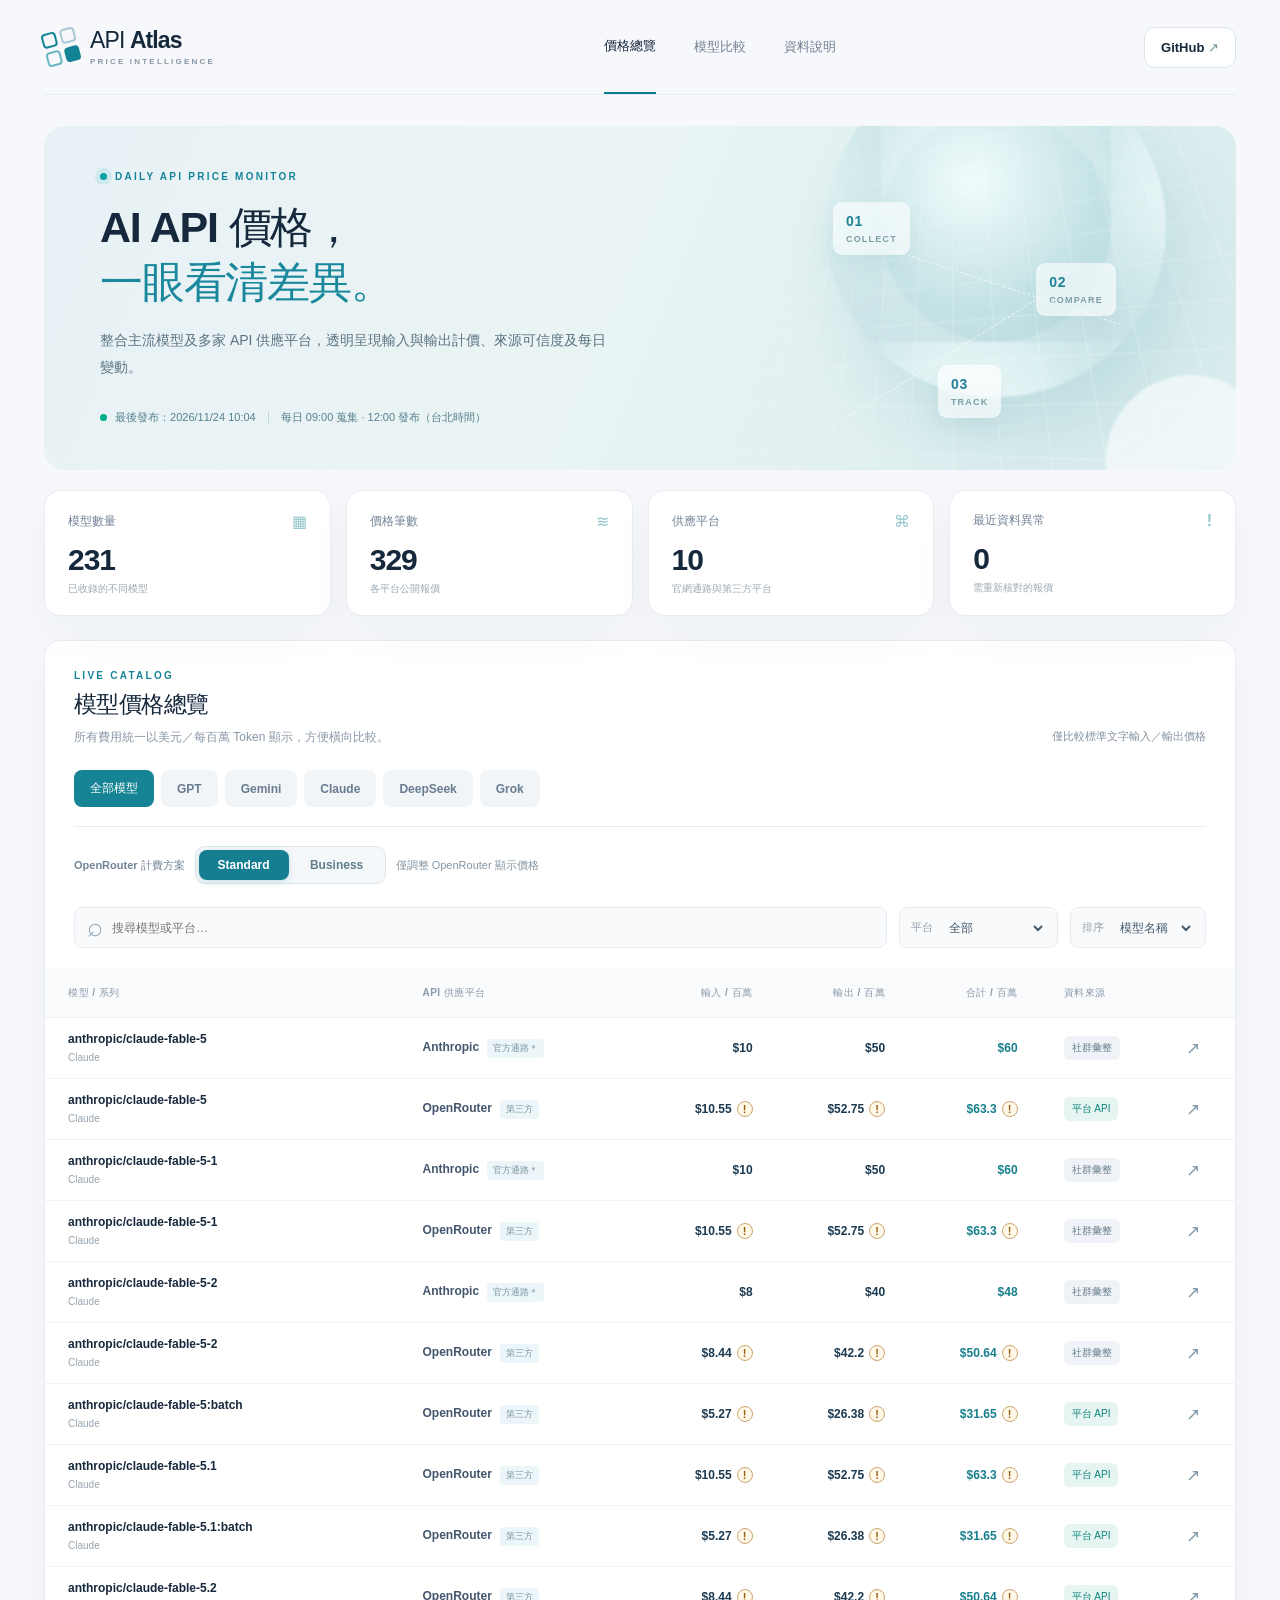
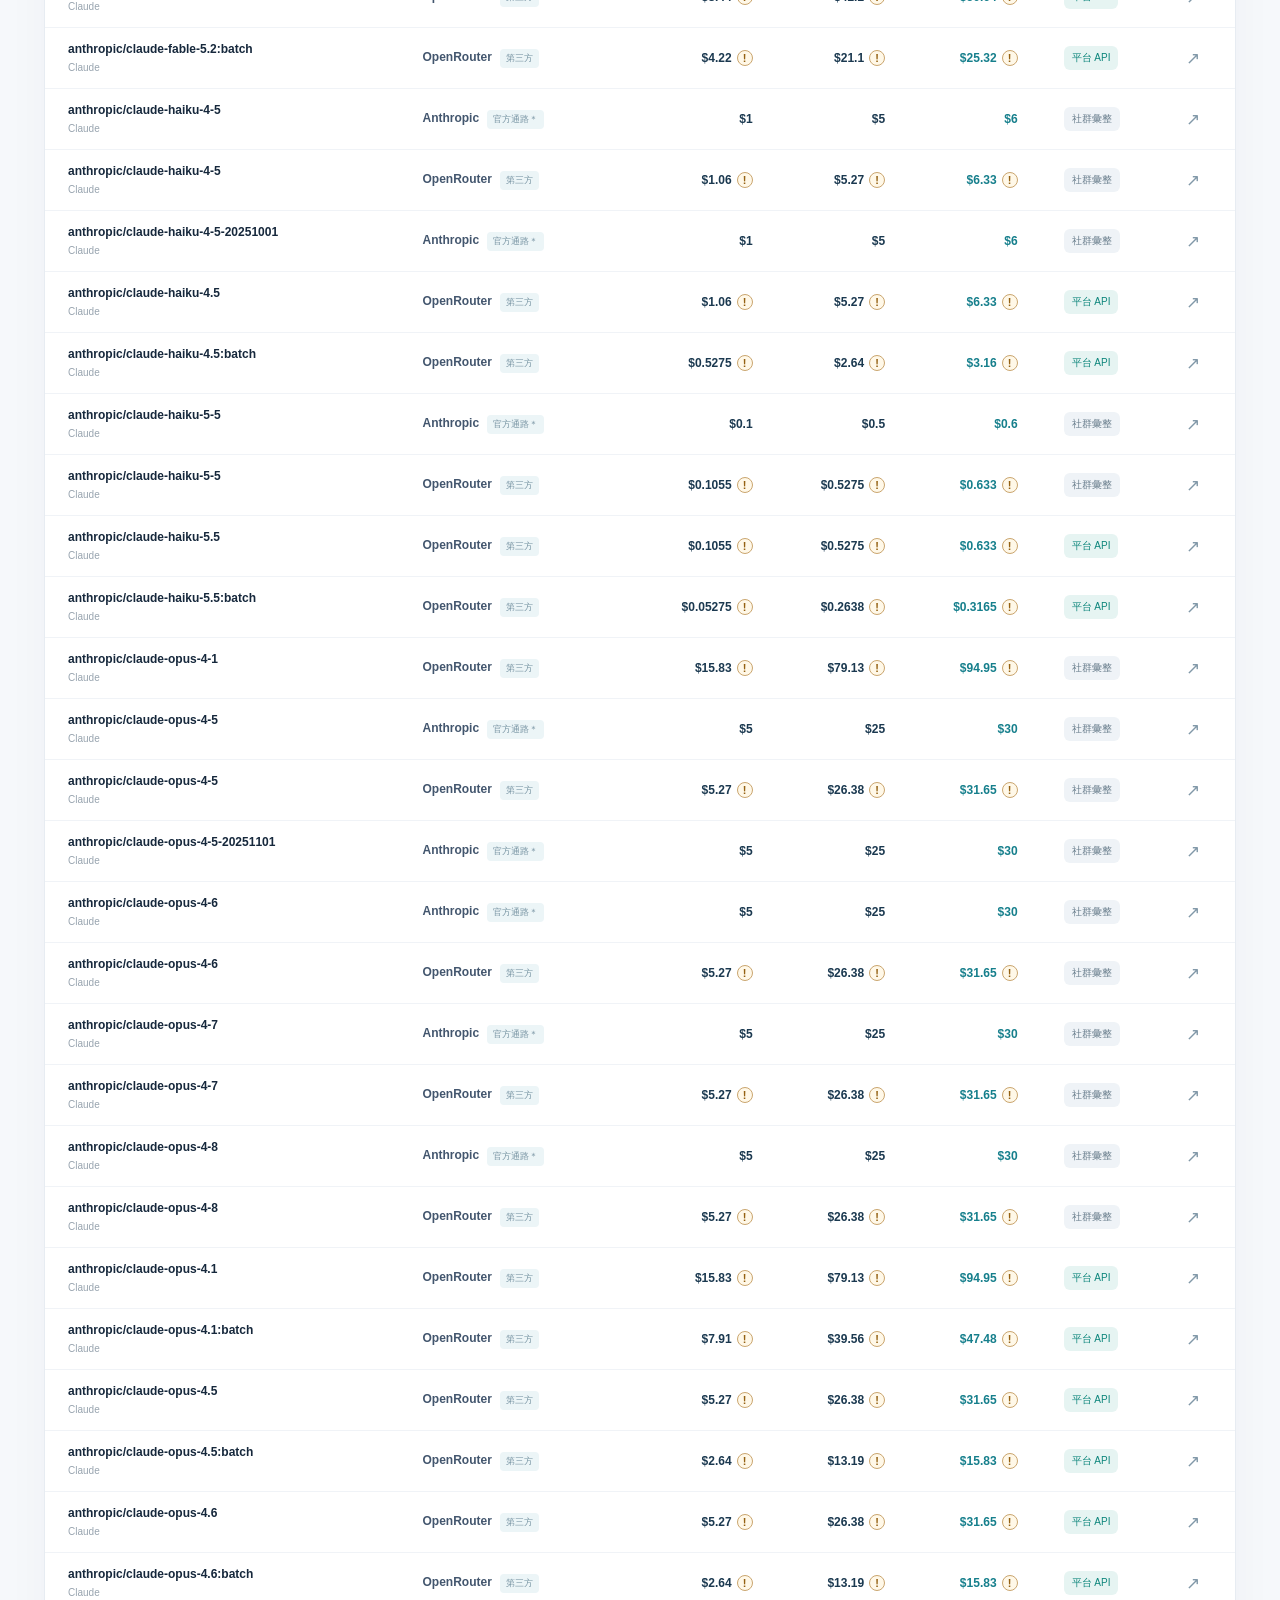
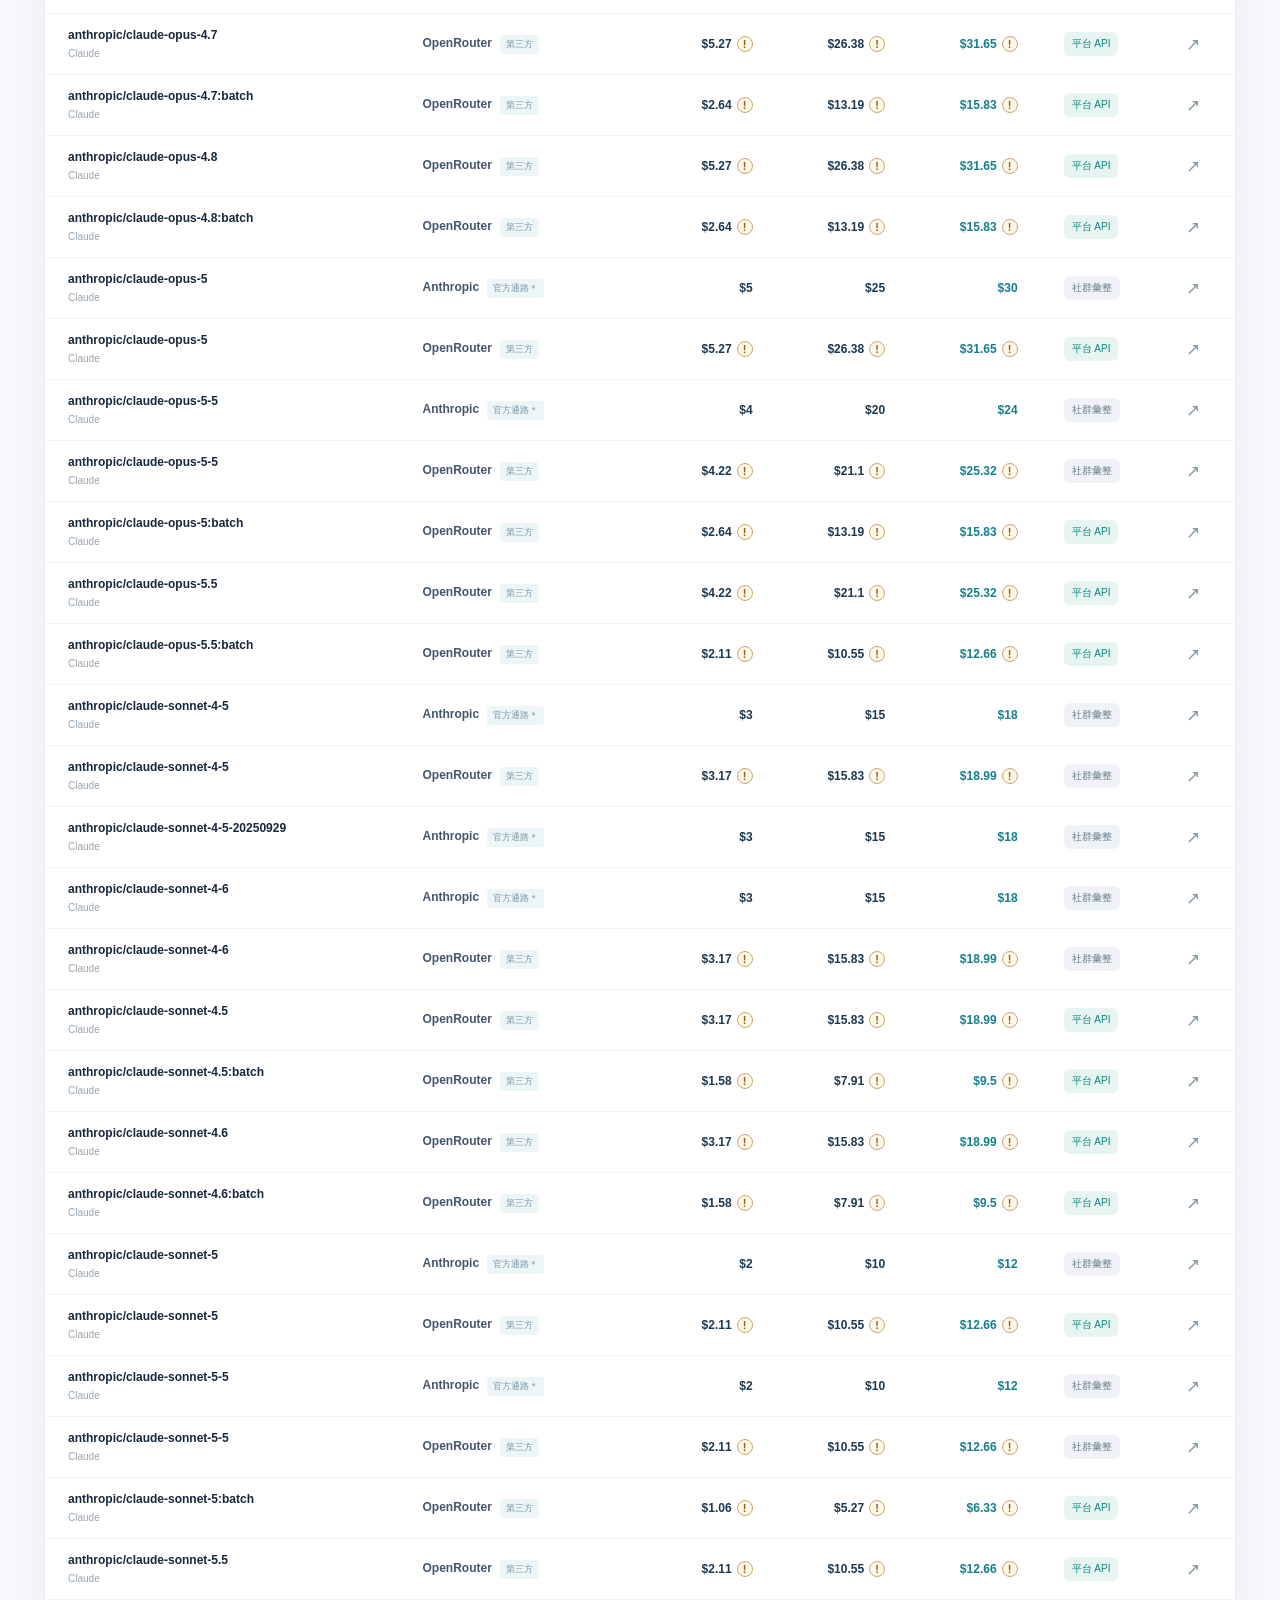
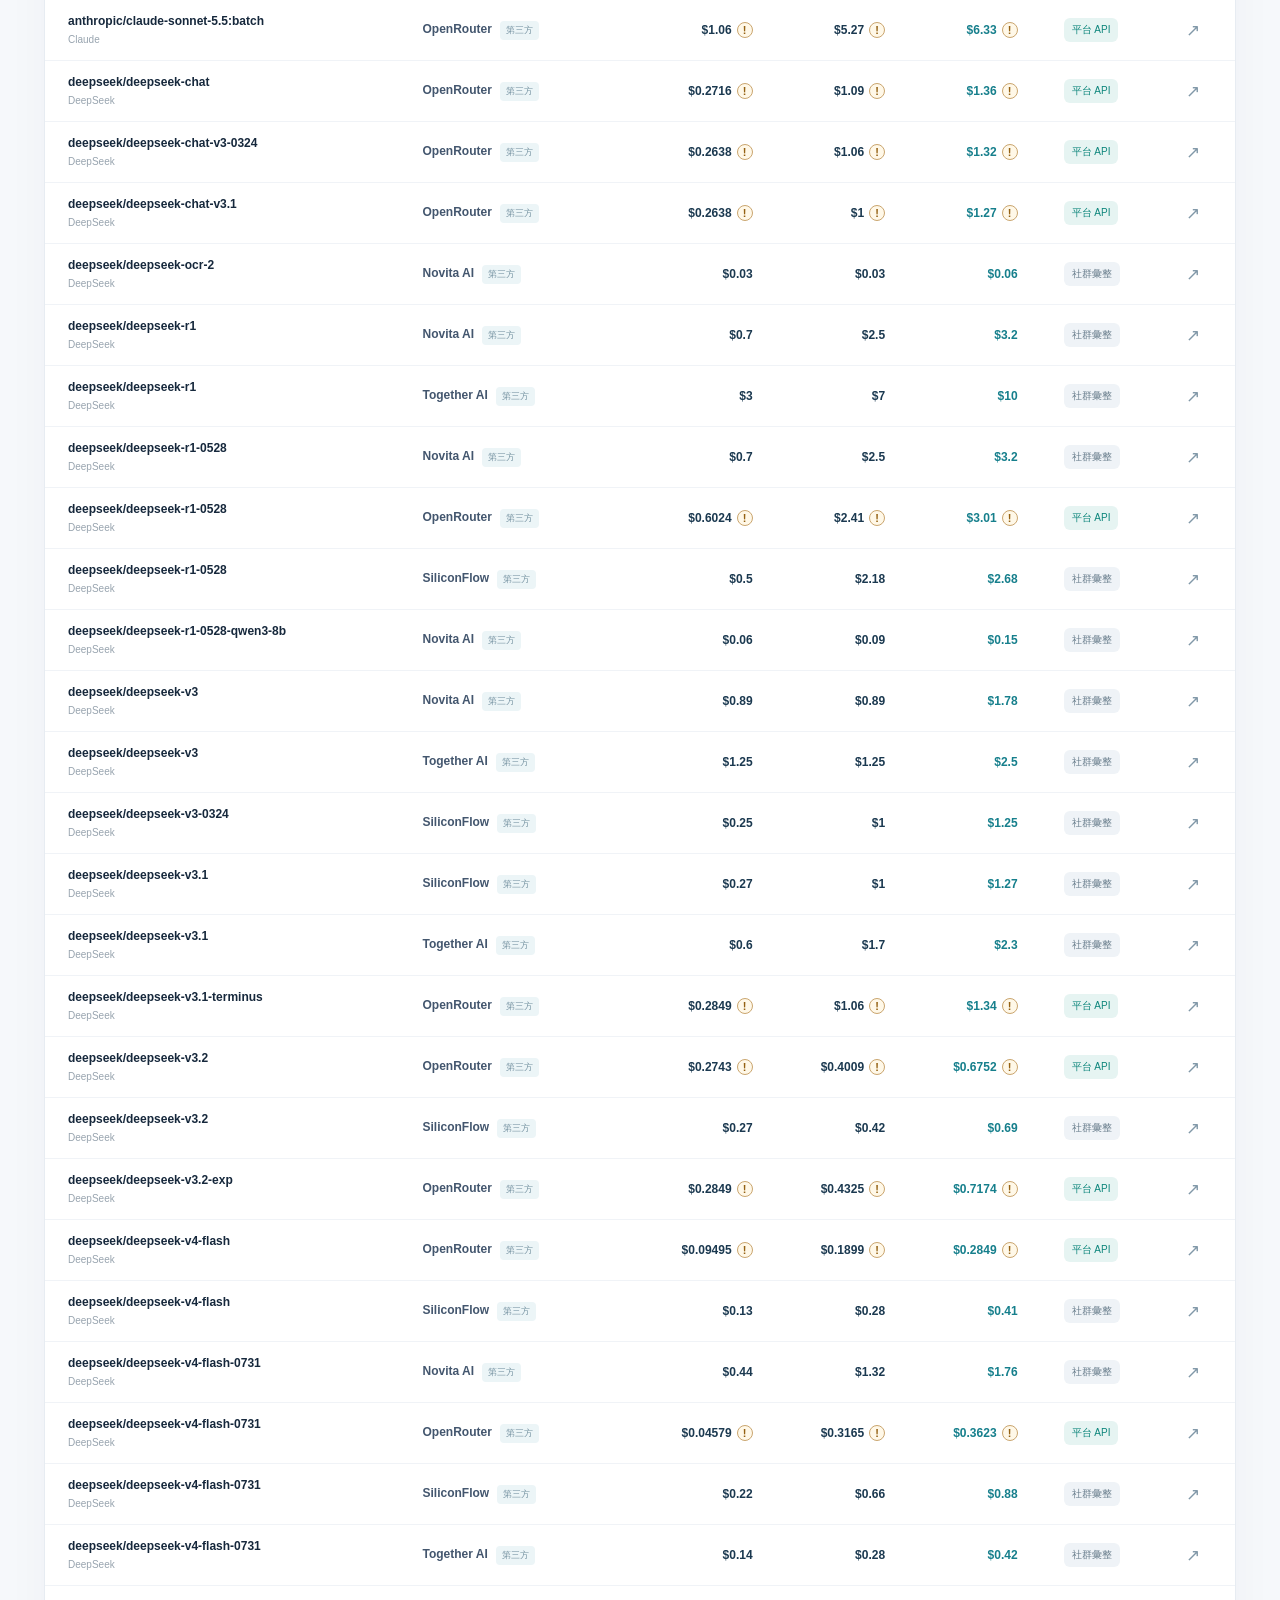
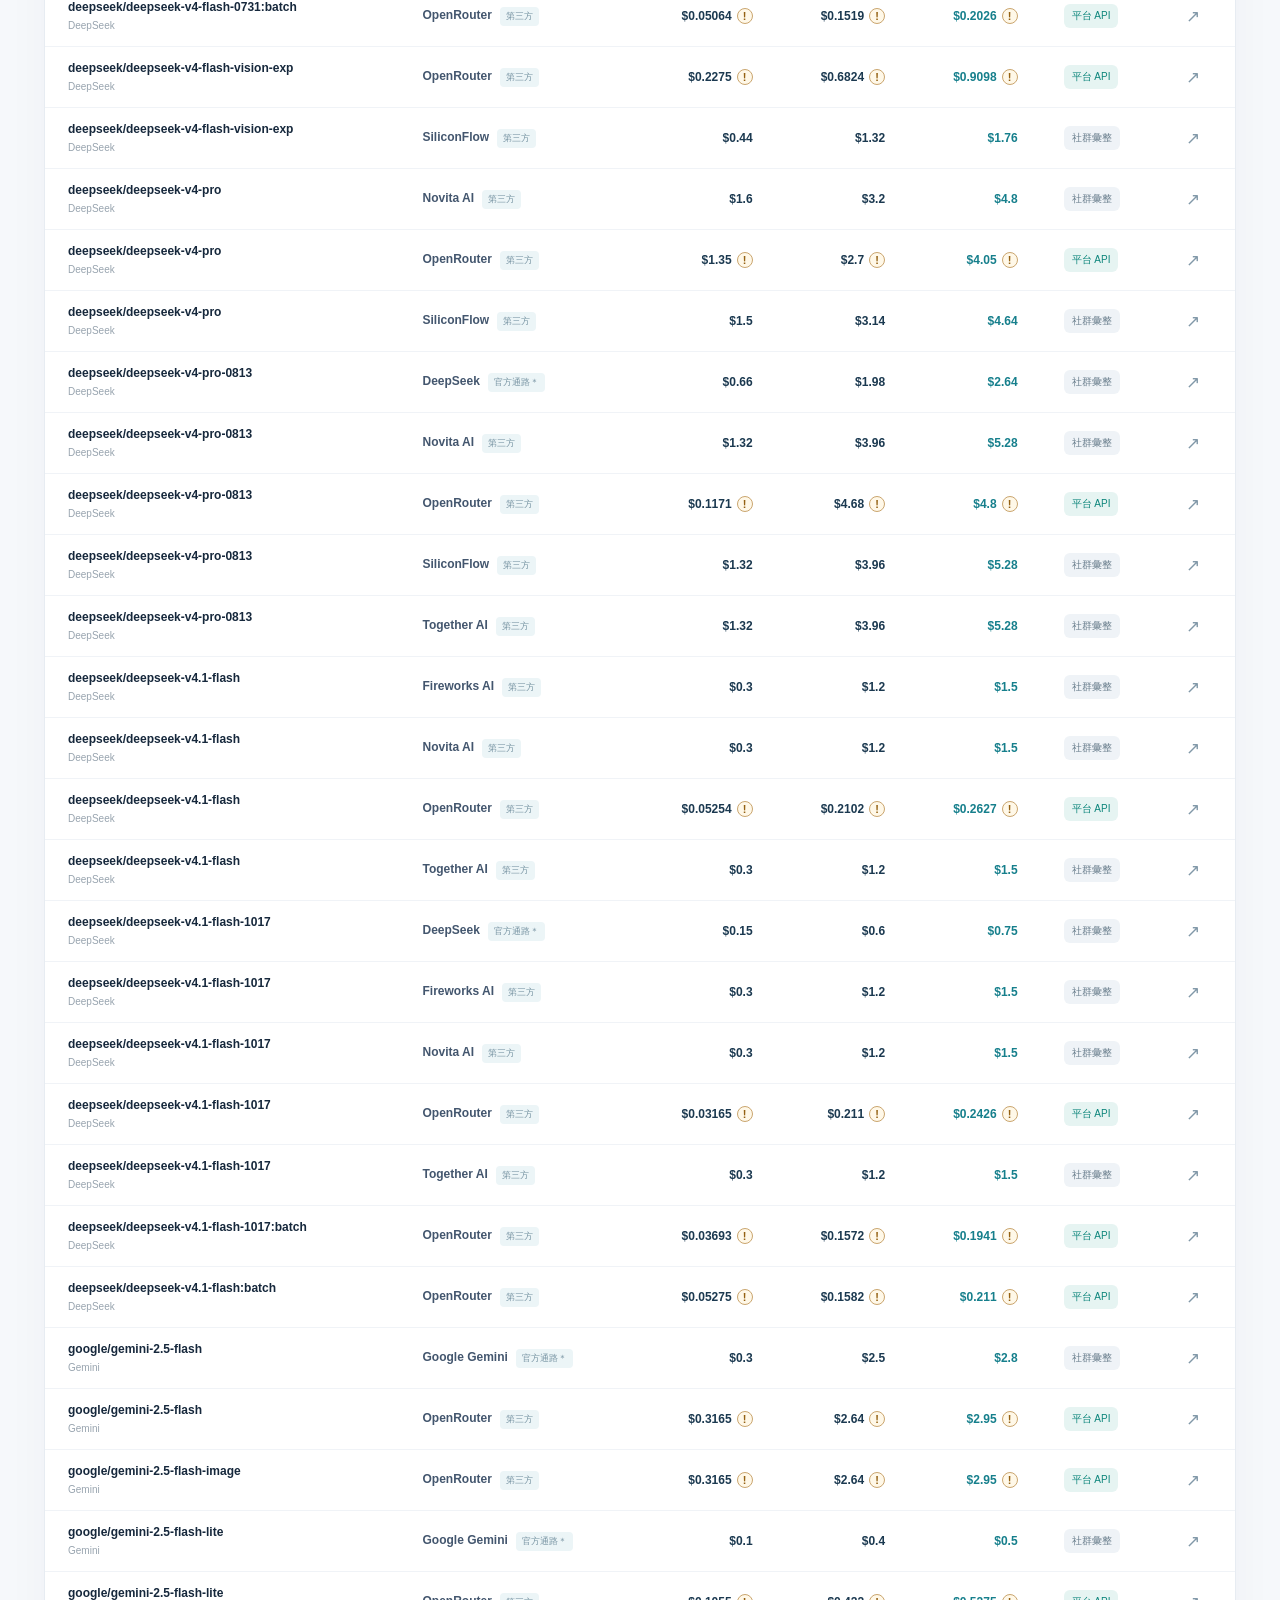
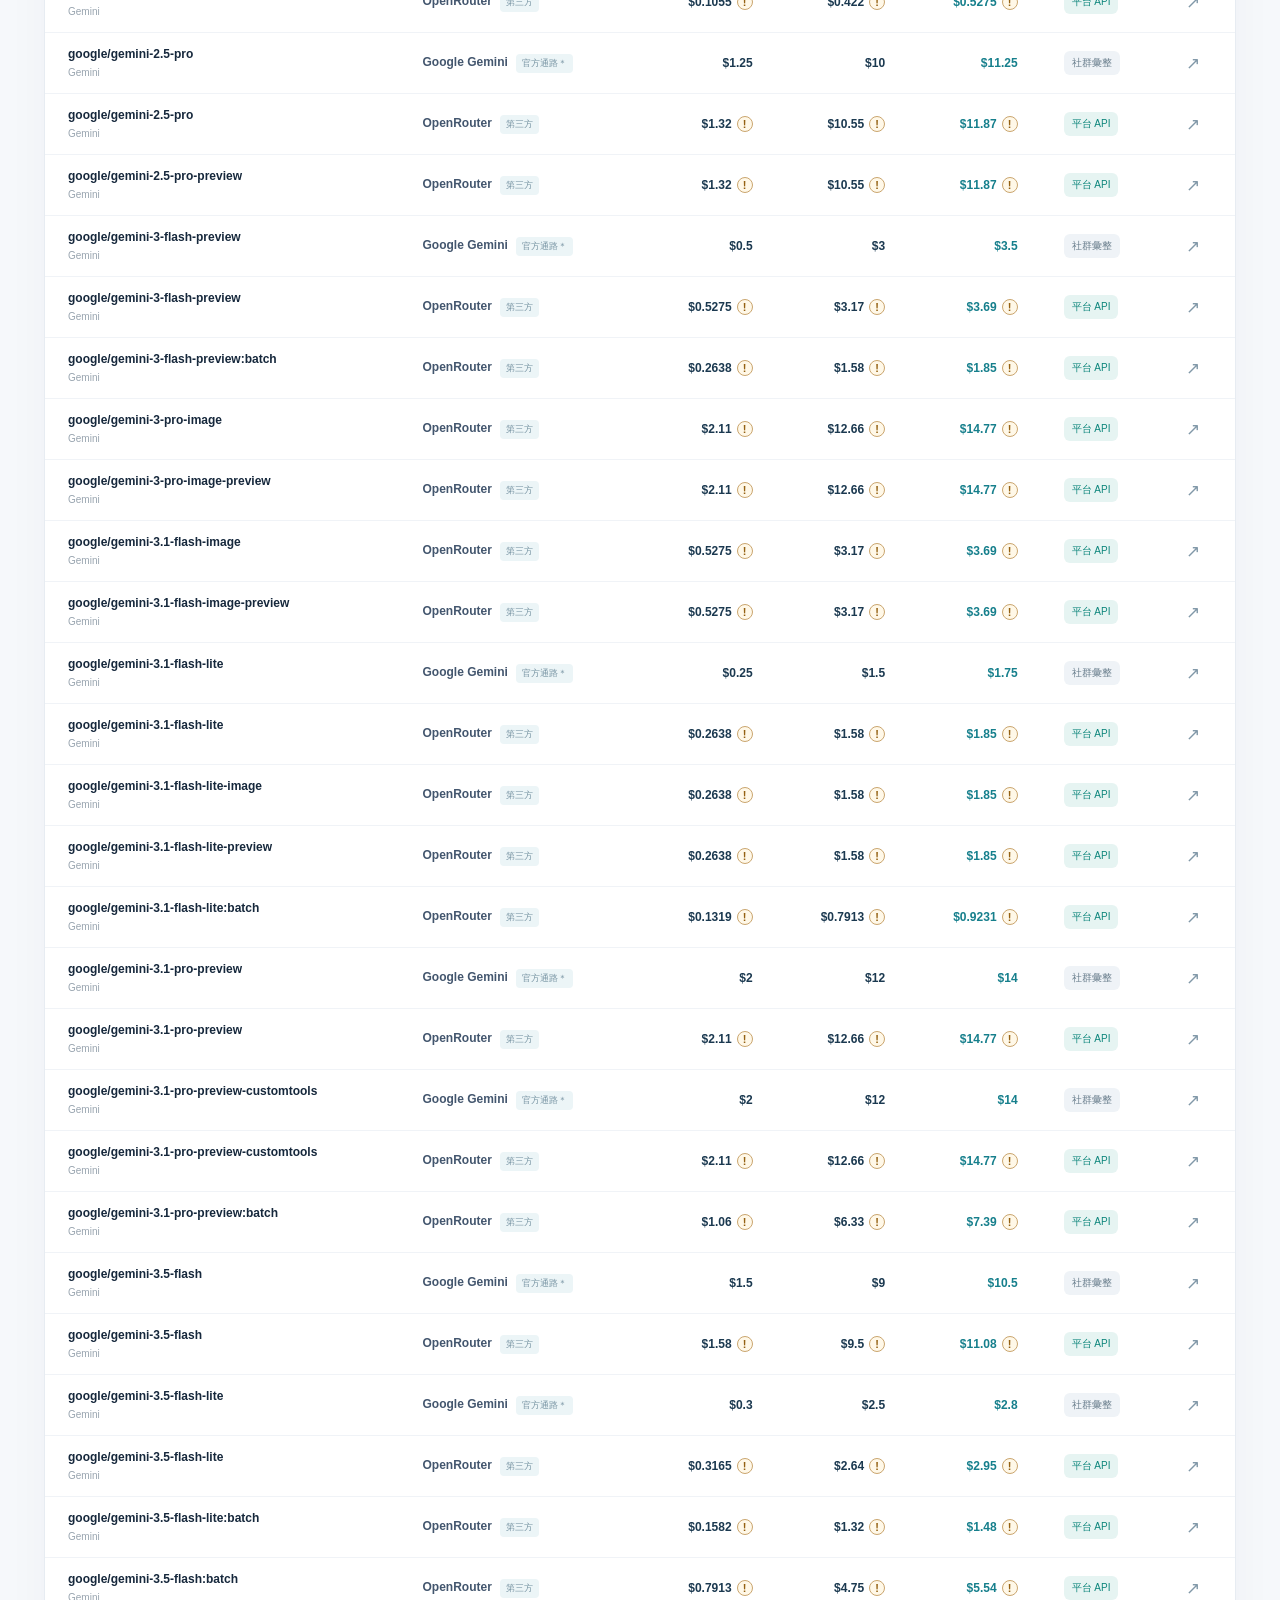
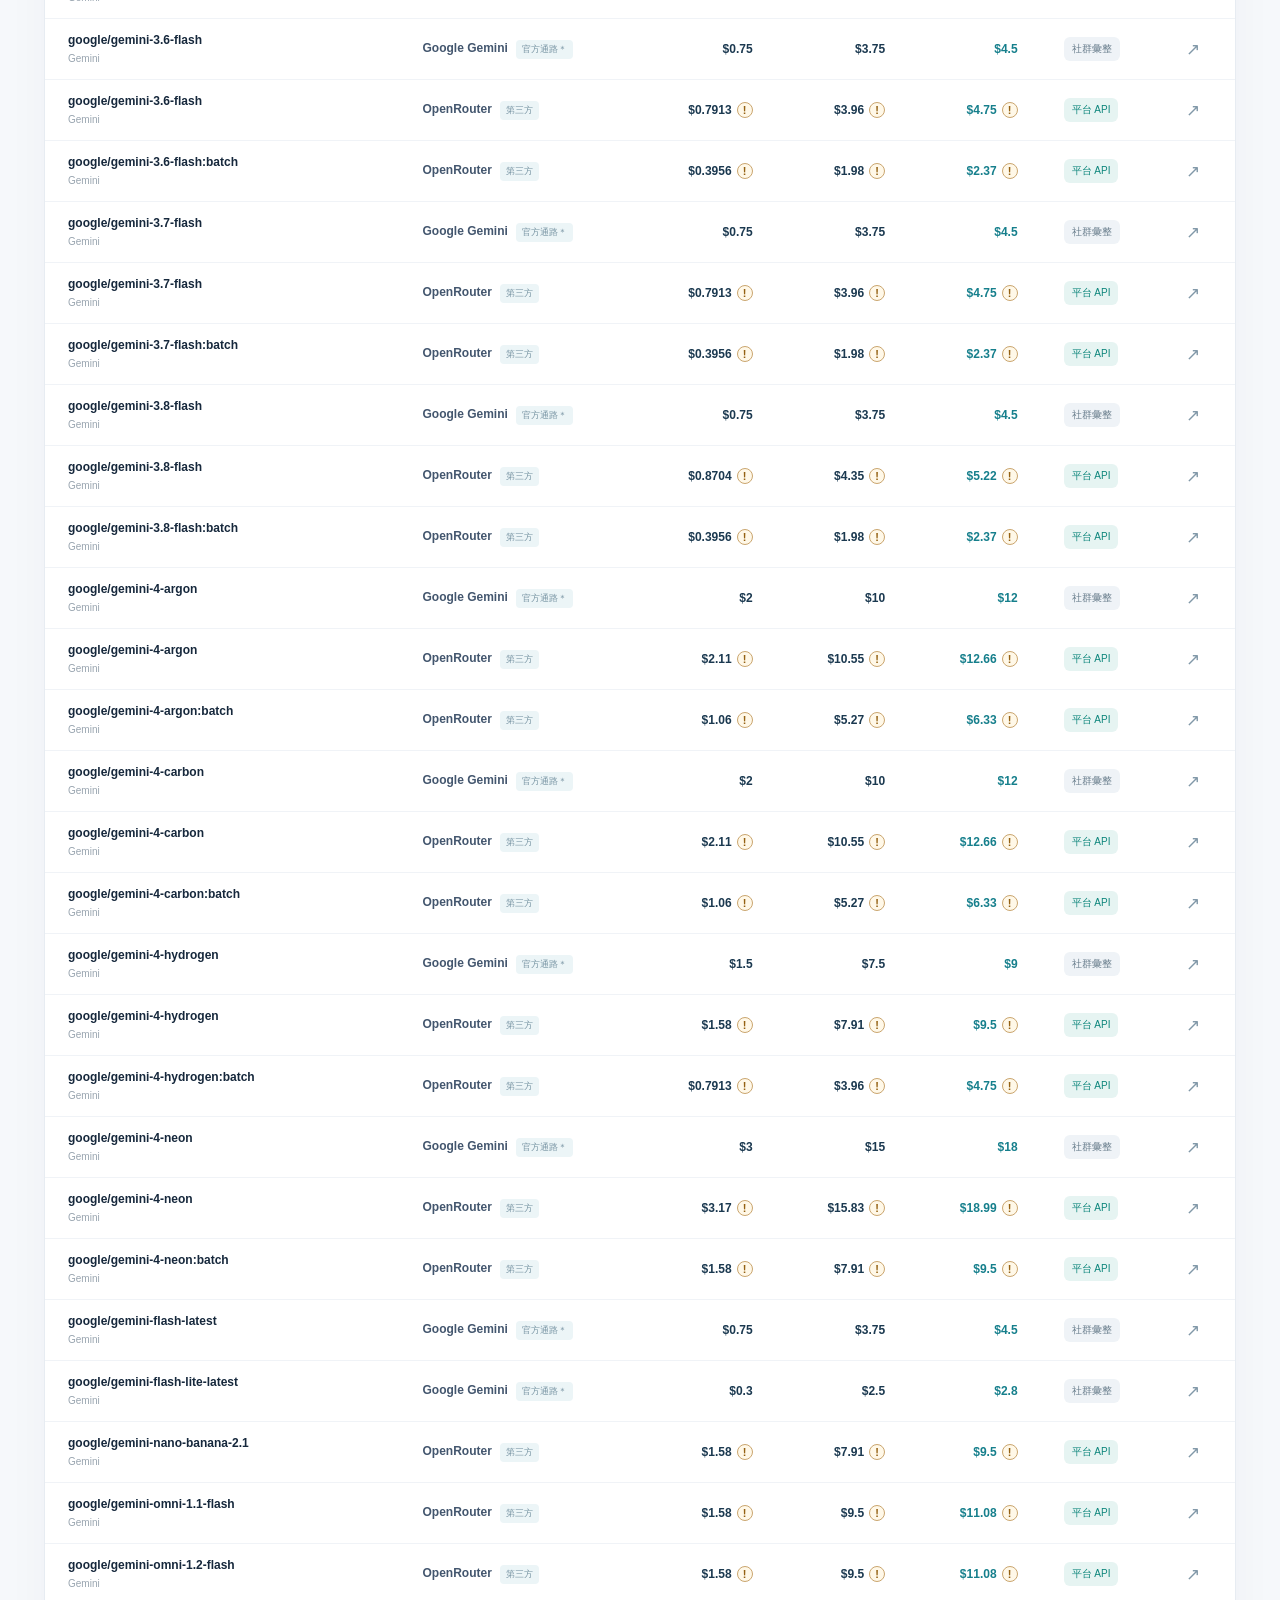
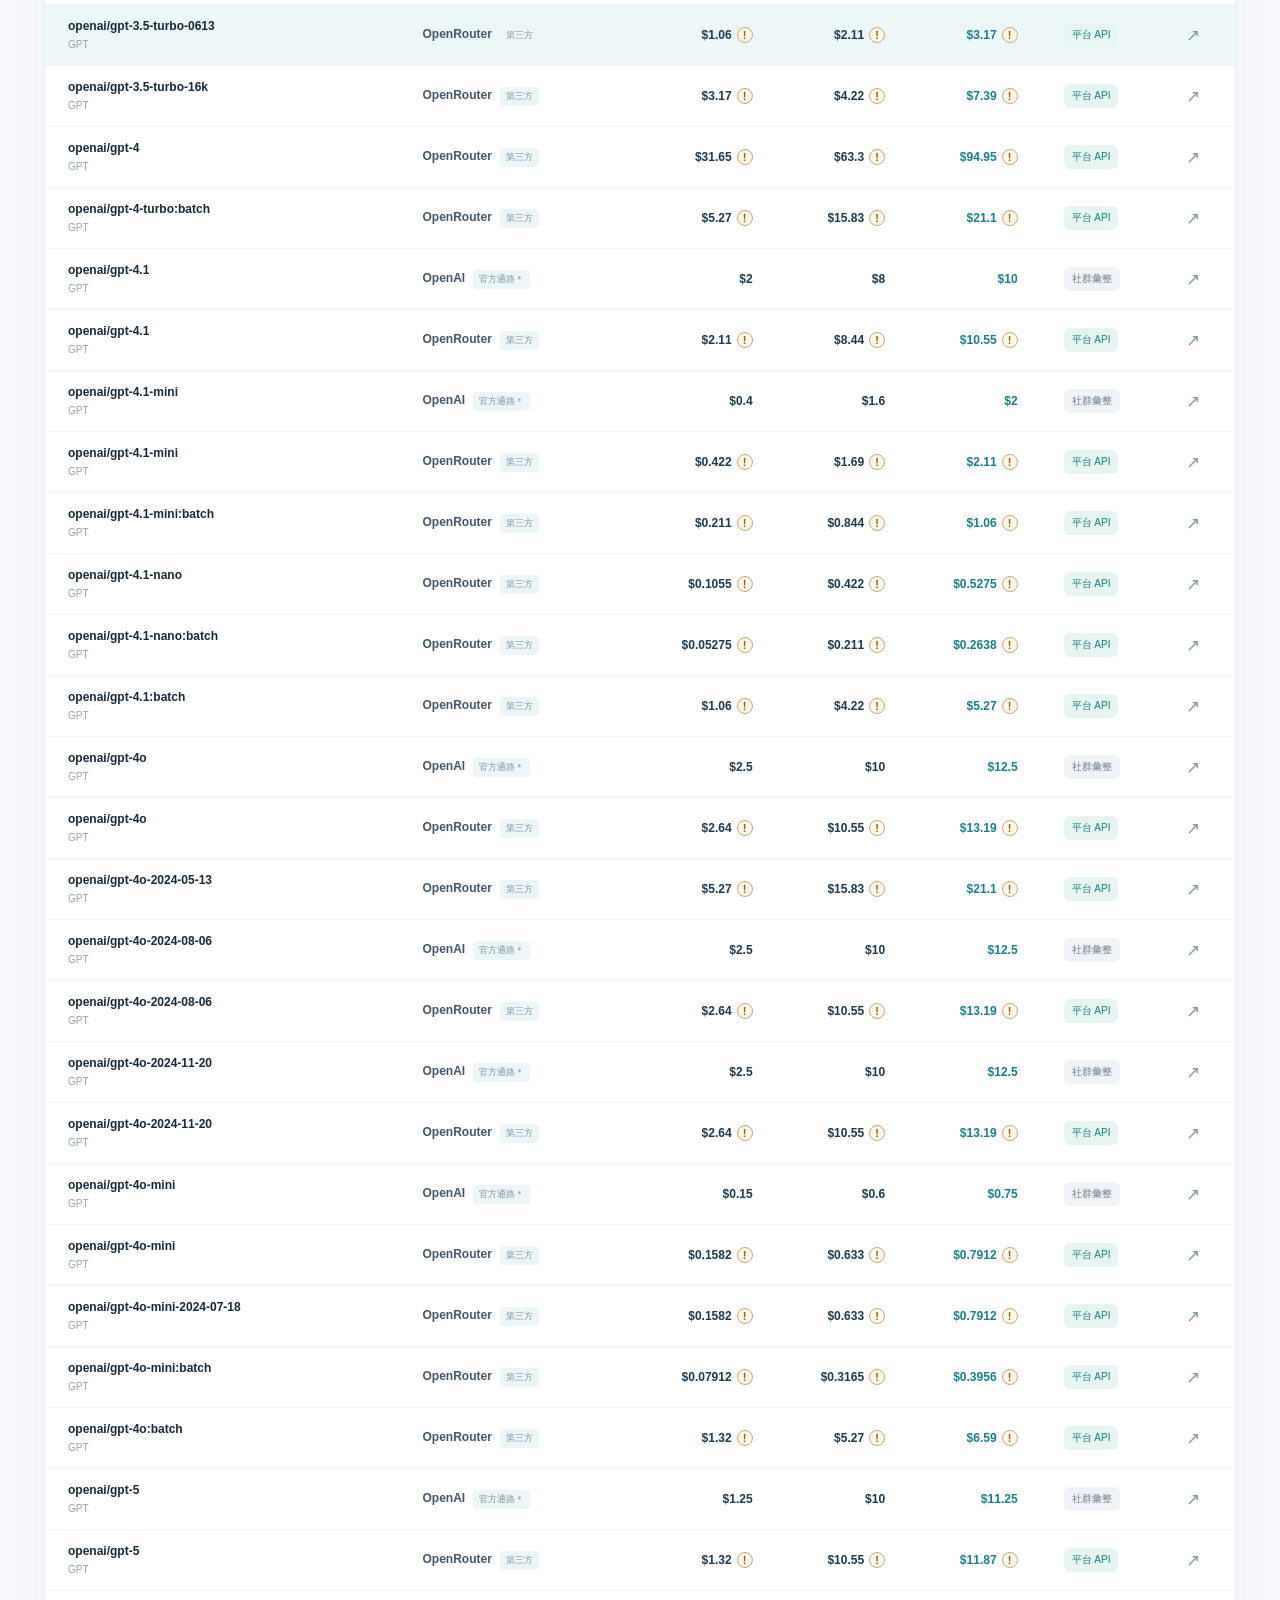
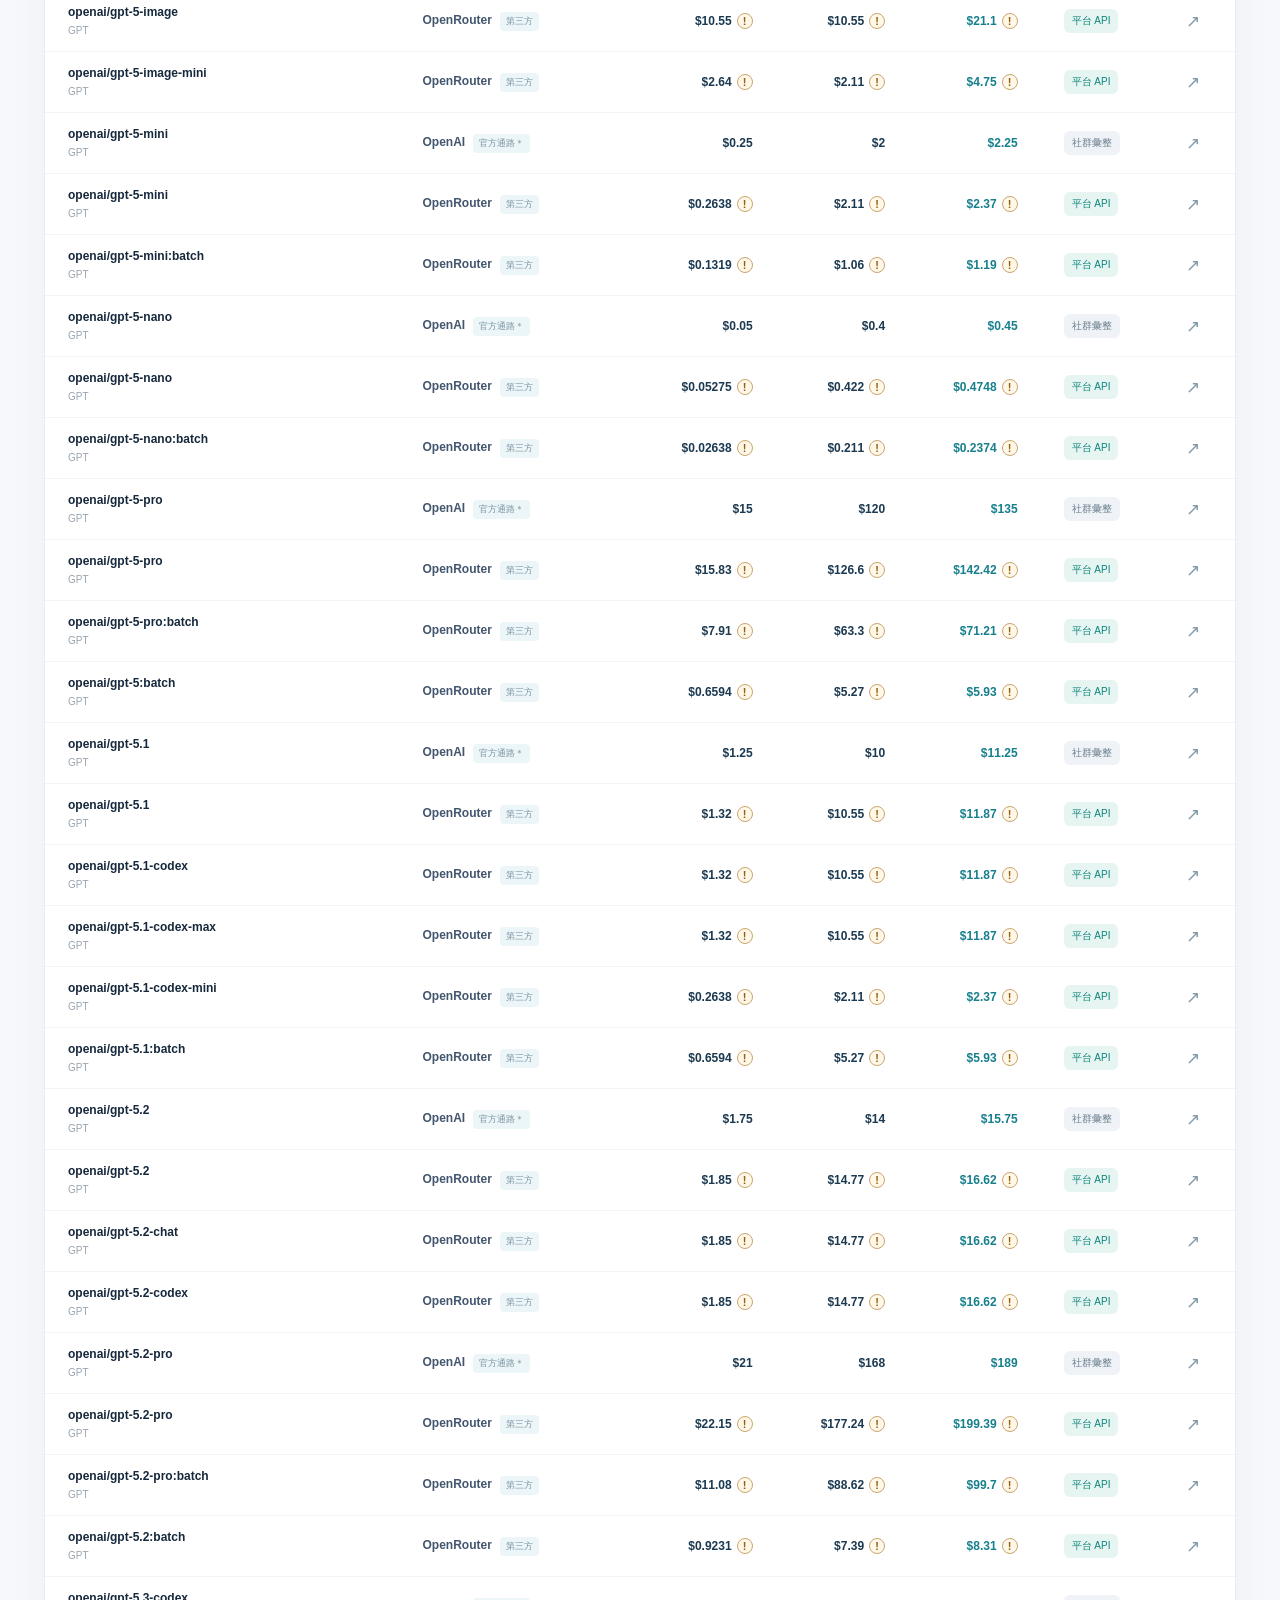
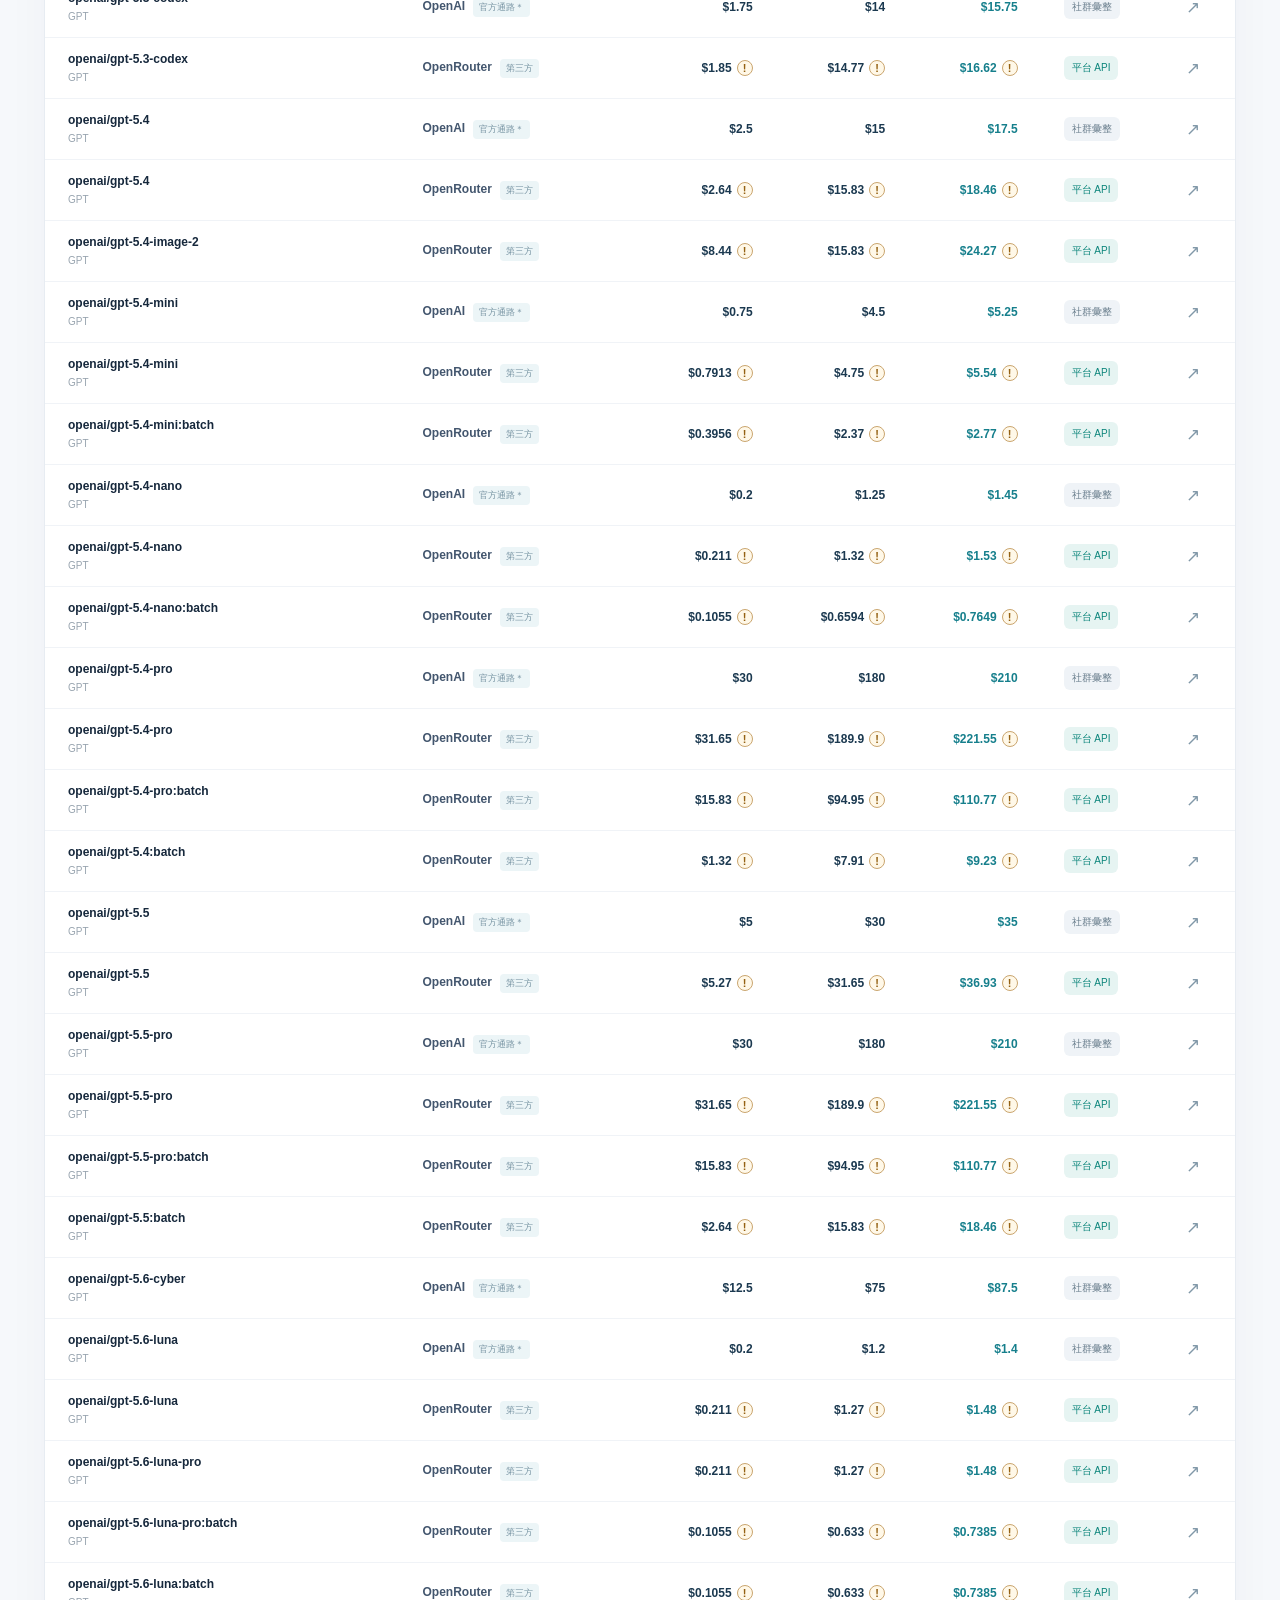
==== commit 3cf49943: "fix: prevent cached UI mismatch and guard Pages price data" ====
--- a/site/index.html
+++ b/site/index.html
@@ -73,9 +73,10 @@
             <label class="select-wrap"><span>排序</span><select id="sort"><option value="model">模型名稱</option><option value="input">輸入價格 ↑</option><option value="output">輸出價格 ↑</option><option value="total">合計價格 ↑</option></select></label>
           </div>
         </div>
+        <div id="loadNotice" class="load-notice" role="status" aria-live="polite">正在載入價格資料…</div>
         <div class="table-scroll"><table id="priceTable"><thead><tr><th>模型 / 系列</th><th>API 供應平台</th><th class="num">輸入 / 百萬</th><th class="num">輸出 / 百萬</th><th class="num">合計 / 百萬</th><th>資料來源</th><th></th></tr></thead><tbody id="priceRows"></tbody></table></div>
         <div class="empty-state" id="emptyState" hidden><div class="empty-icon" aria-hidden="true">◇</div><h3 id="emptyTitle">尚無價格資料</h3><p id="emptyText">請先執行第一次「full」更新，資料通過驗證後會自動顯示在此。</p></div>
-        <footer class="table-footer"><span id="shownCount">0 筆報價</span><span>OpenRouter 已按方案換算含費參考價；小額儲值最低費與稅金另計</span></footer>
+        <footer class="table-footer"><span id="shownCount">價格資料載入中…</span><span>OpenRouter 已按方案換算含費參考價；小額儲值最低費與稅金另計</span></footer>
       </section>
       <section id="comparison" class="detail-layout" aria-labelledby="detailTitle">
         <div class="detail-card"><div class="section-kicker">MODEL COMPARISON</div><h2 id="detailTitle">挑選模型，查看各平台報價</h2><p class="subtle">點選上方任一模型列，即可查看同一模型在其他平台的價格。</p><div id="modelDetail" class="detail-empty"><span aria-hidden="true">◎</span><p>等待選取模型</p></div></div>
--- a/site/style.css
+++ b/site/style.css
@@ -13,3 +13,8 @@
 .fee-popover strong{font-size:12px;display:block;margin-bottom:4px;color:#183d52}
 .fee-popover span{display:block;font-size:11px;color:#6a8091}
 @media(max-width:750px){.billing-filter{gap:8px}.billing-note{width:100%}.billing-option{padding:9px 12px}}
+
+/* Asset loading feedback and a compact billing control, consistent with existing filters. */
+.load-notice{margin:0 29px 16px;padding:11px 14px;border-radius:9px;border:1px solid #d7e7ec;background:#f3fafb;color:#477386;font-size:12px}.load-notice[hidden]{display:none}
+.billing-filter{gap:10px;margin:15px 0 5px;min-height:46px}.billing-label{font-size:11px;color:#728497}.billing-switch{box-shadow:none}.billing-option{min-width:90px}.billing-note{font-size:11px;color:#8495a2}
+@media(max-width:600px){.billing-filter{align-items:center}.billing-option{min-width:78px}.load-notice{margin:0 15px 13px}}
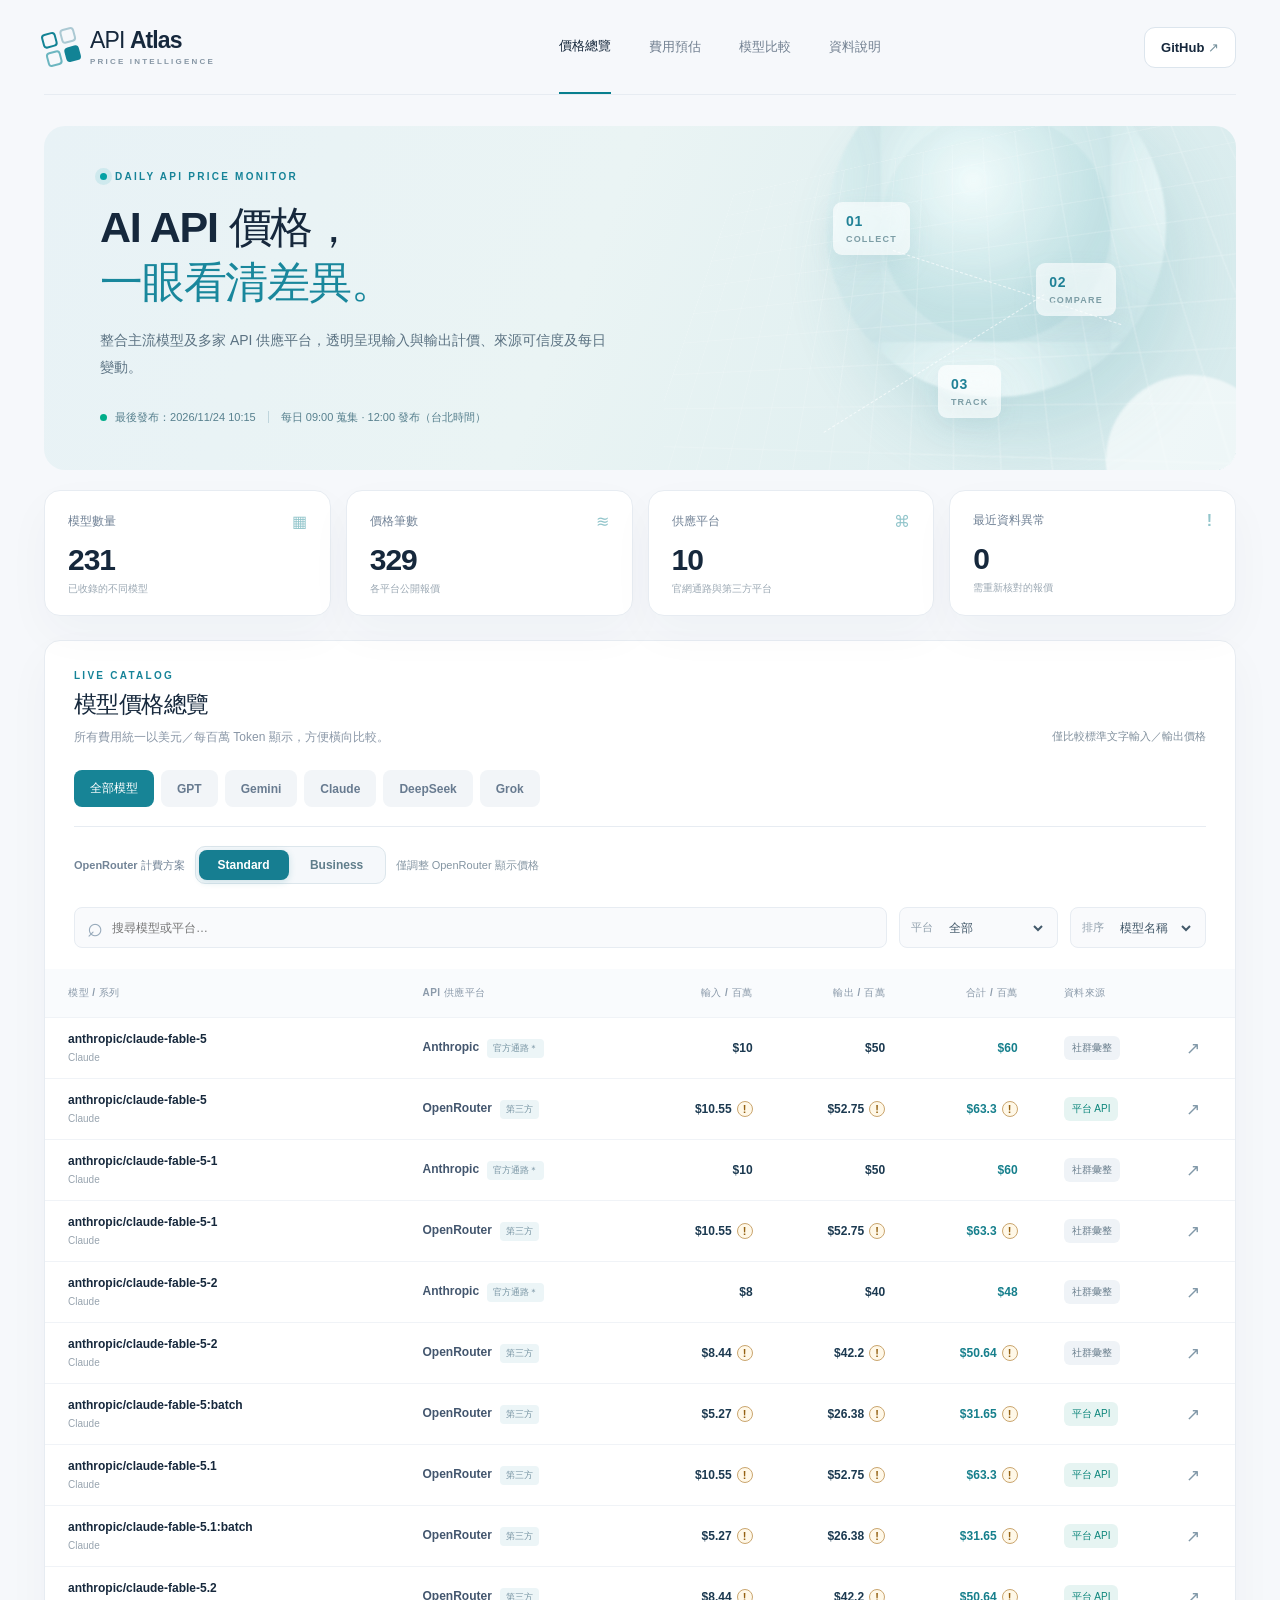
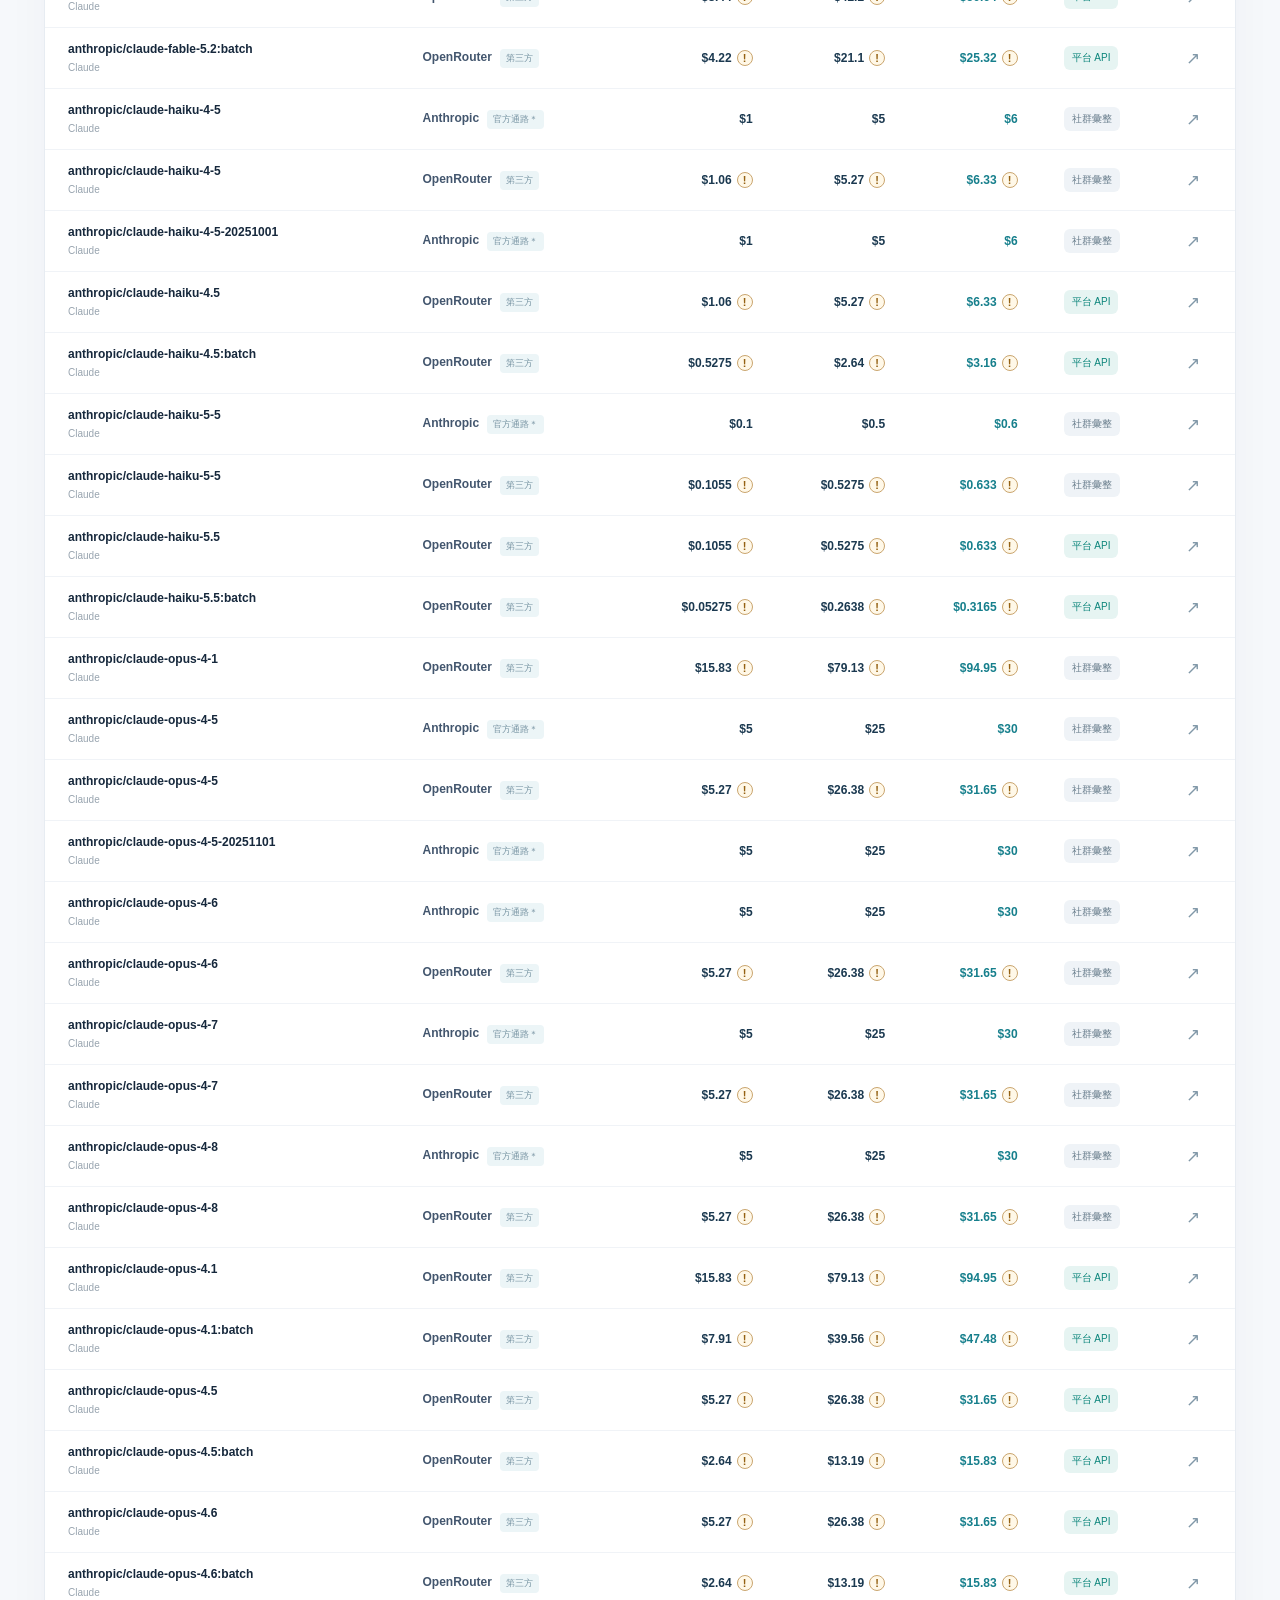
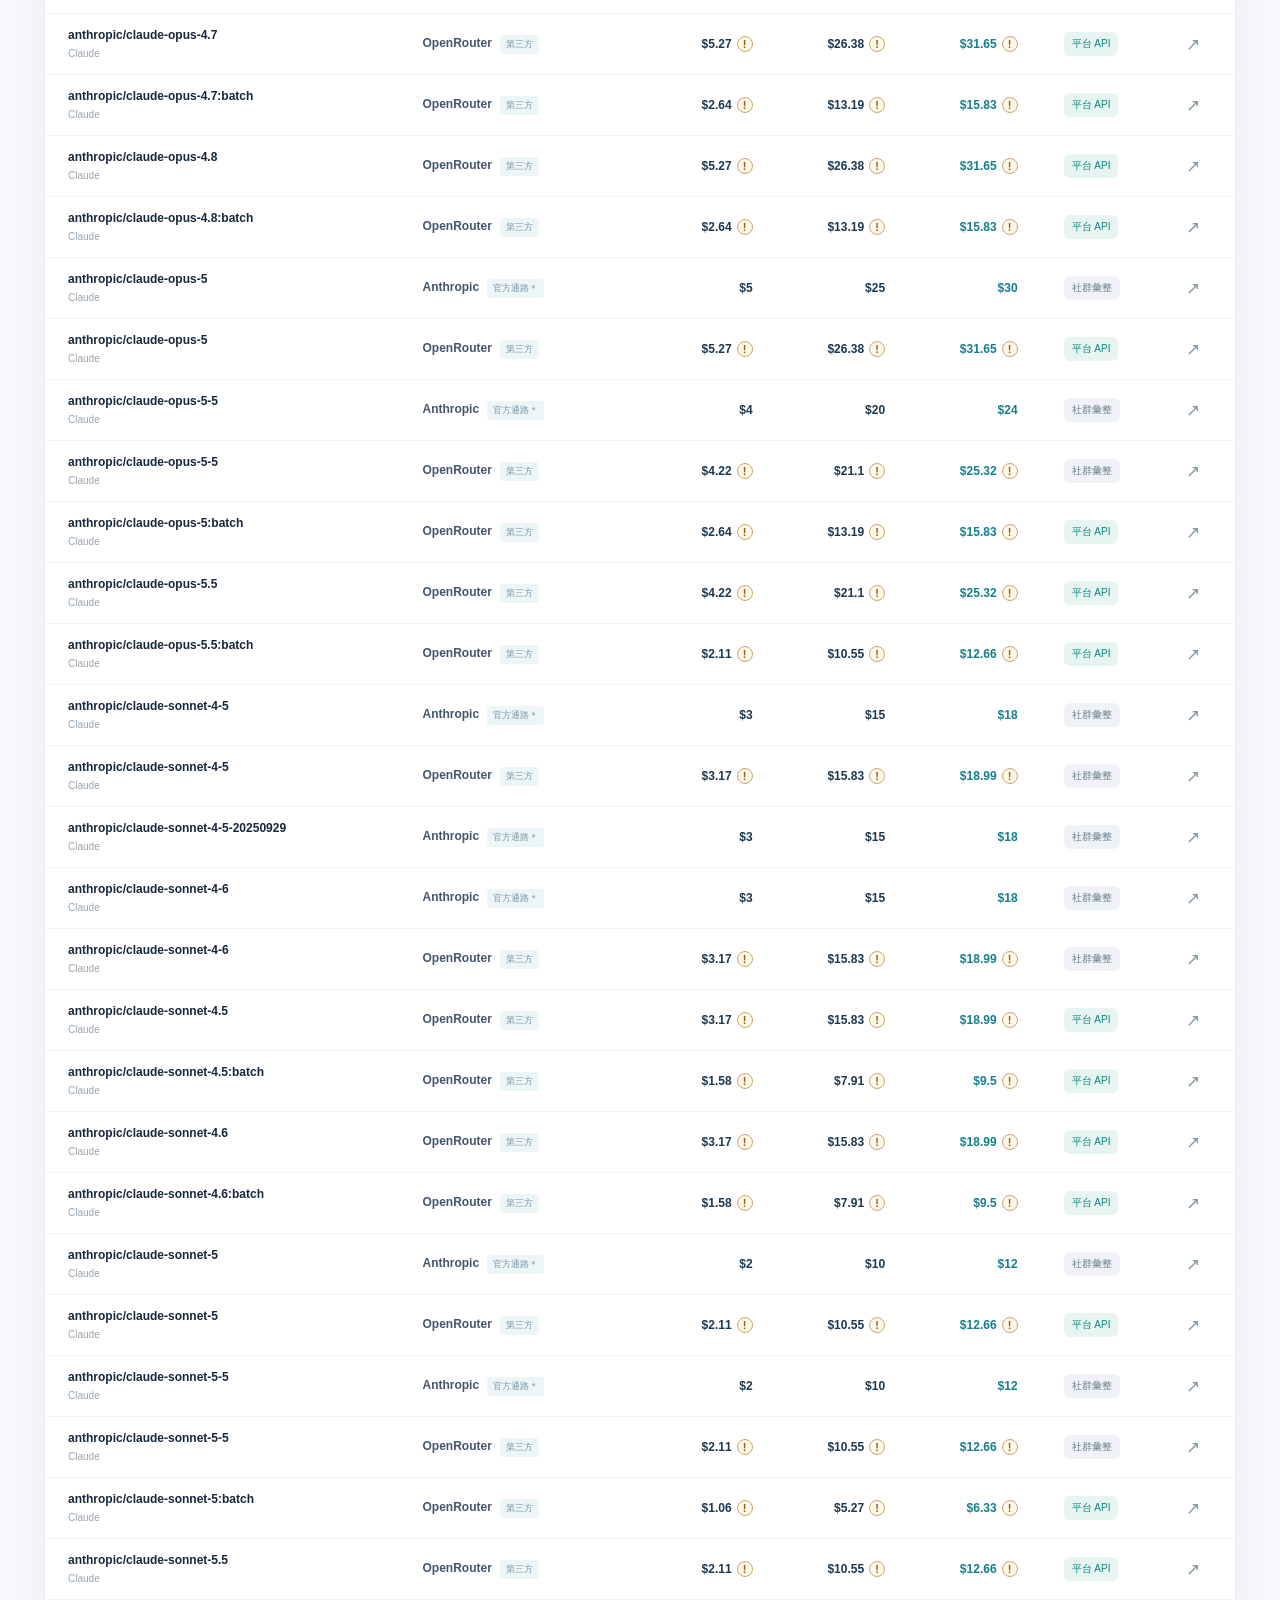
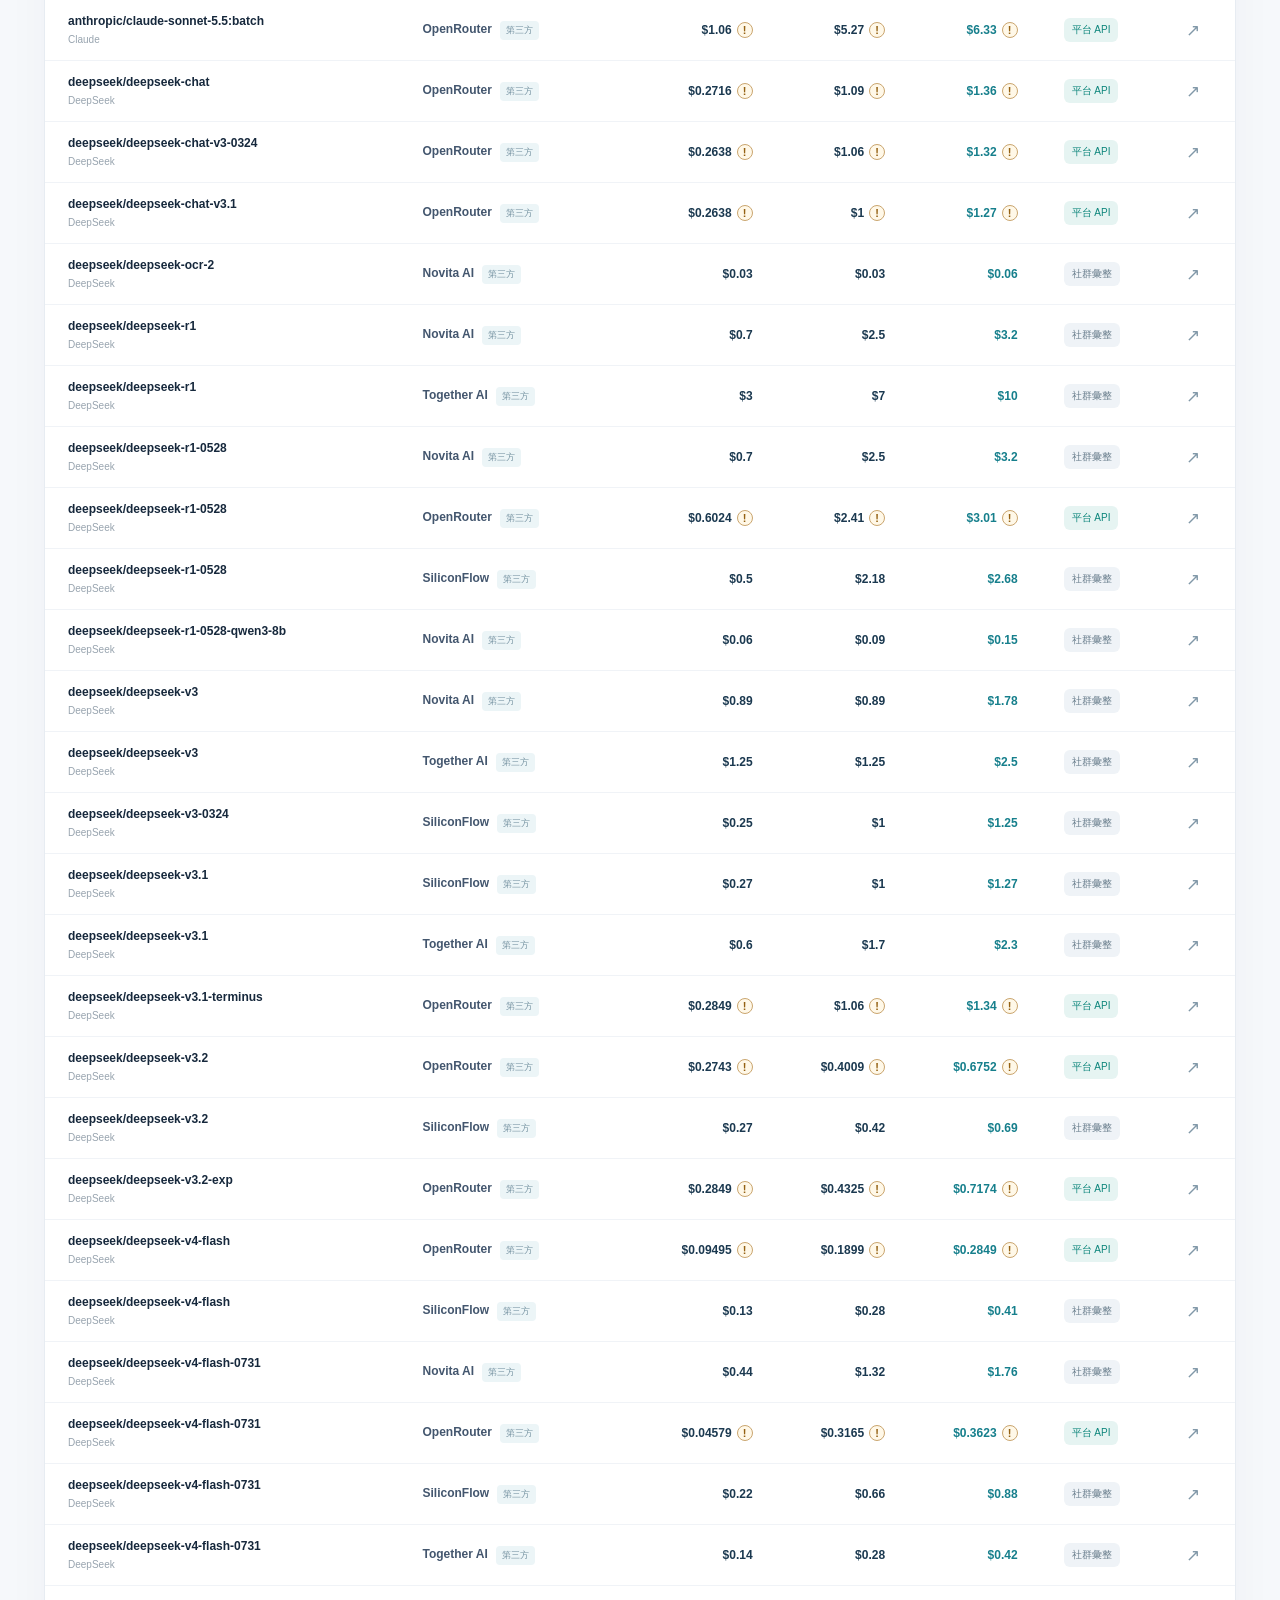
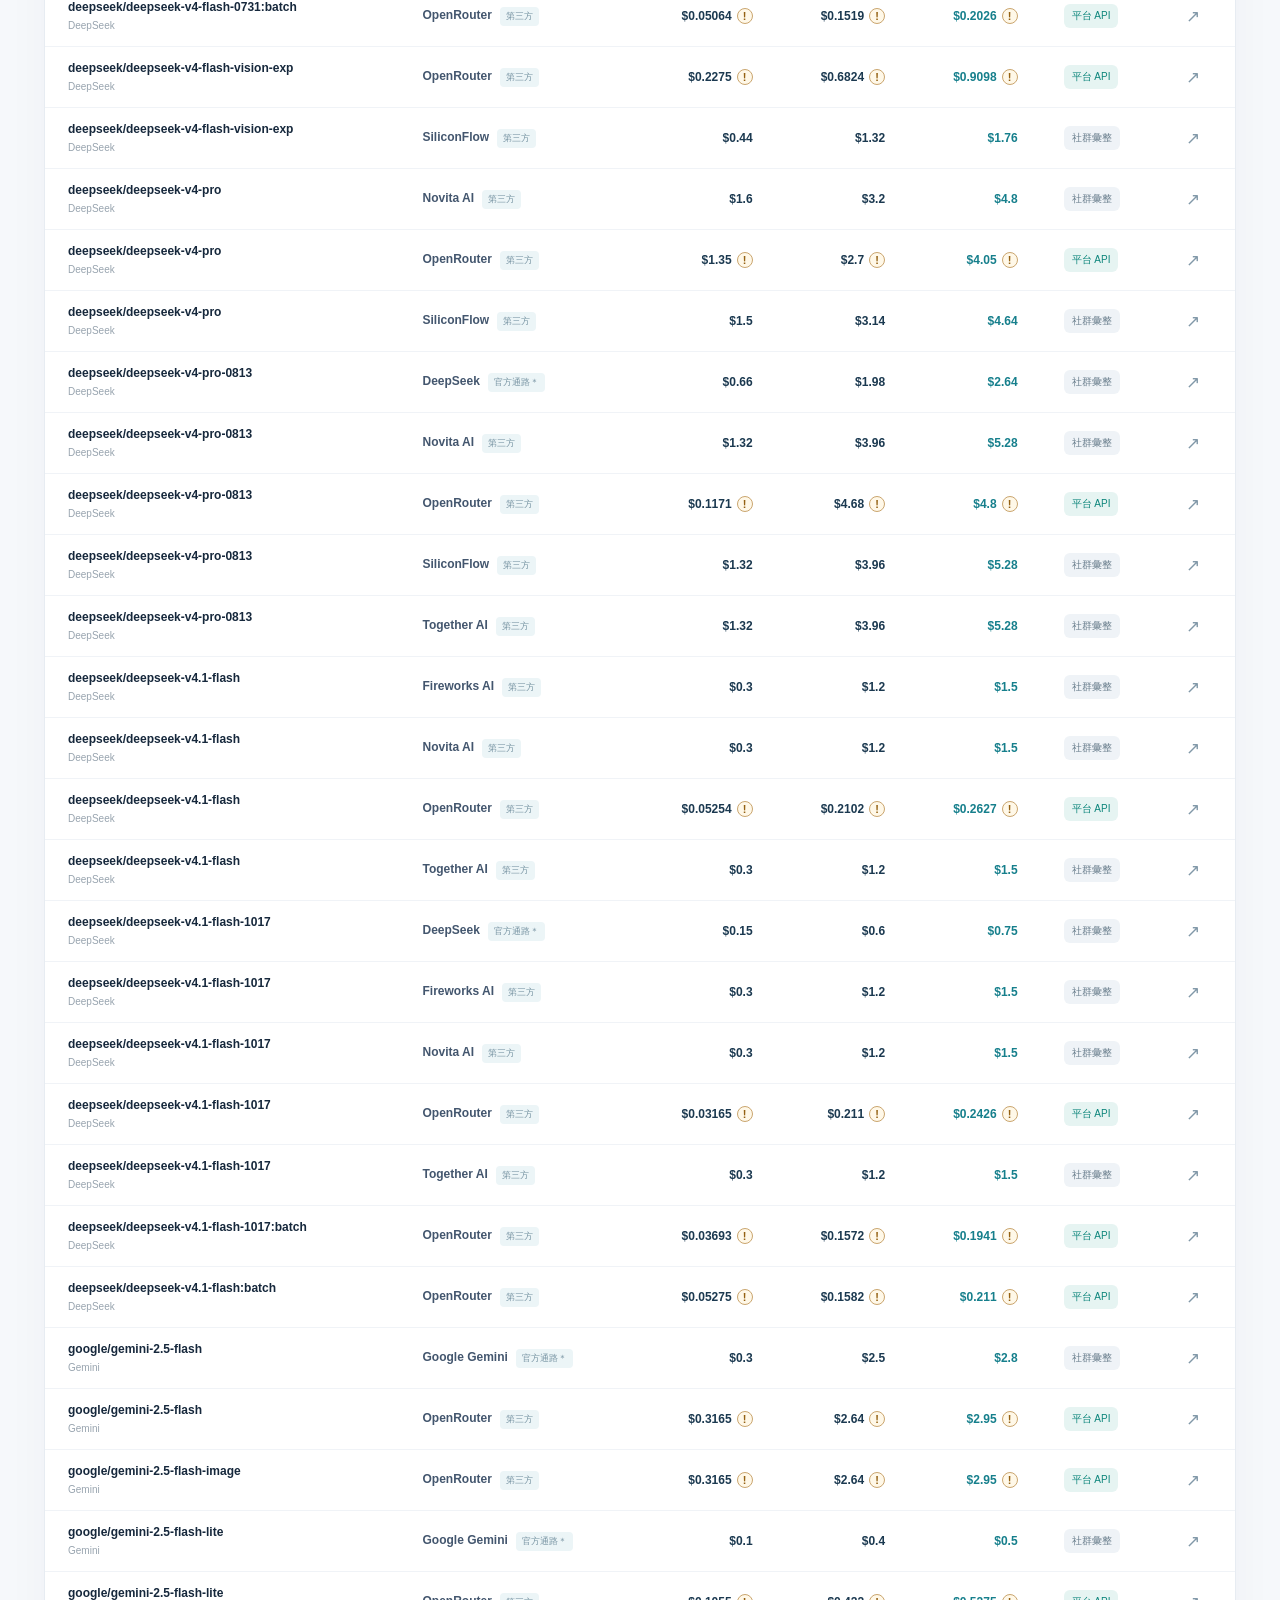
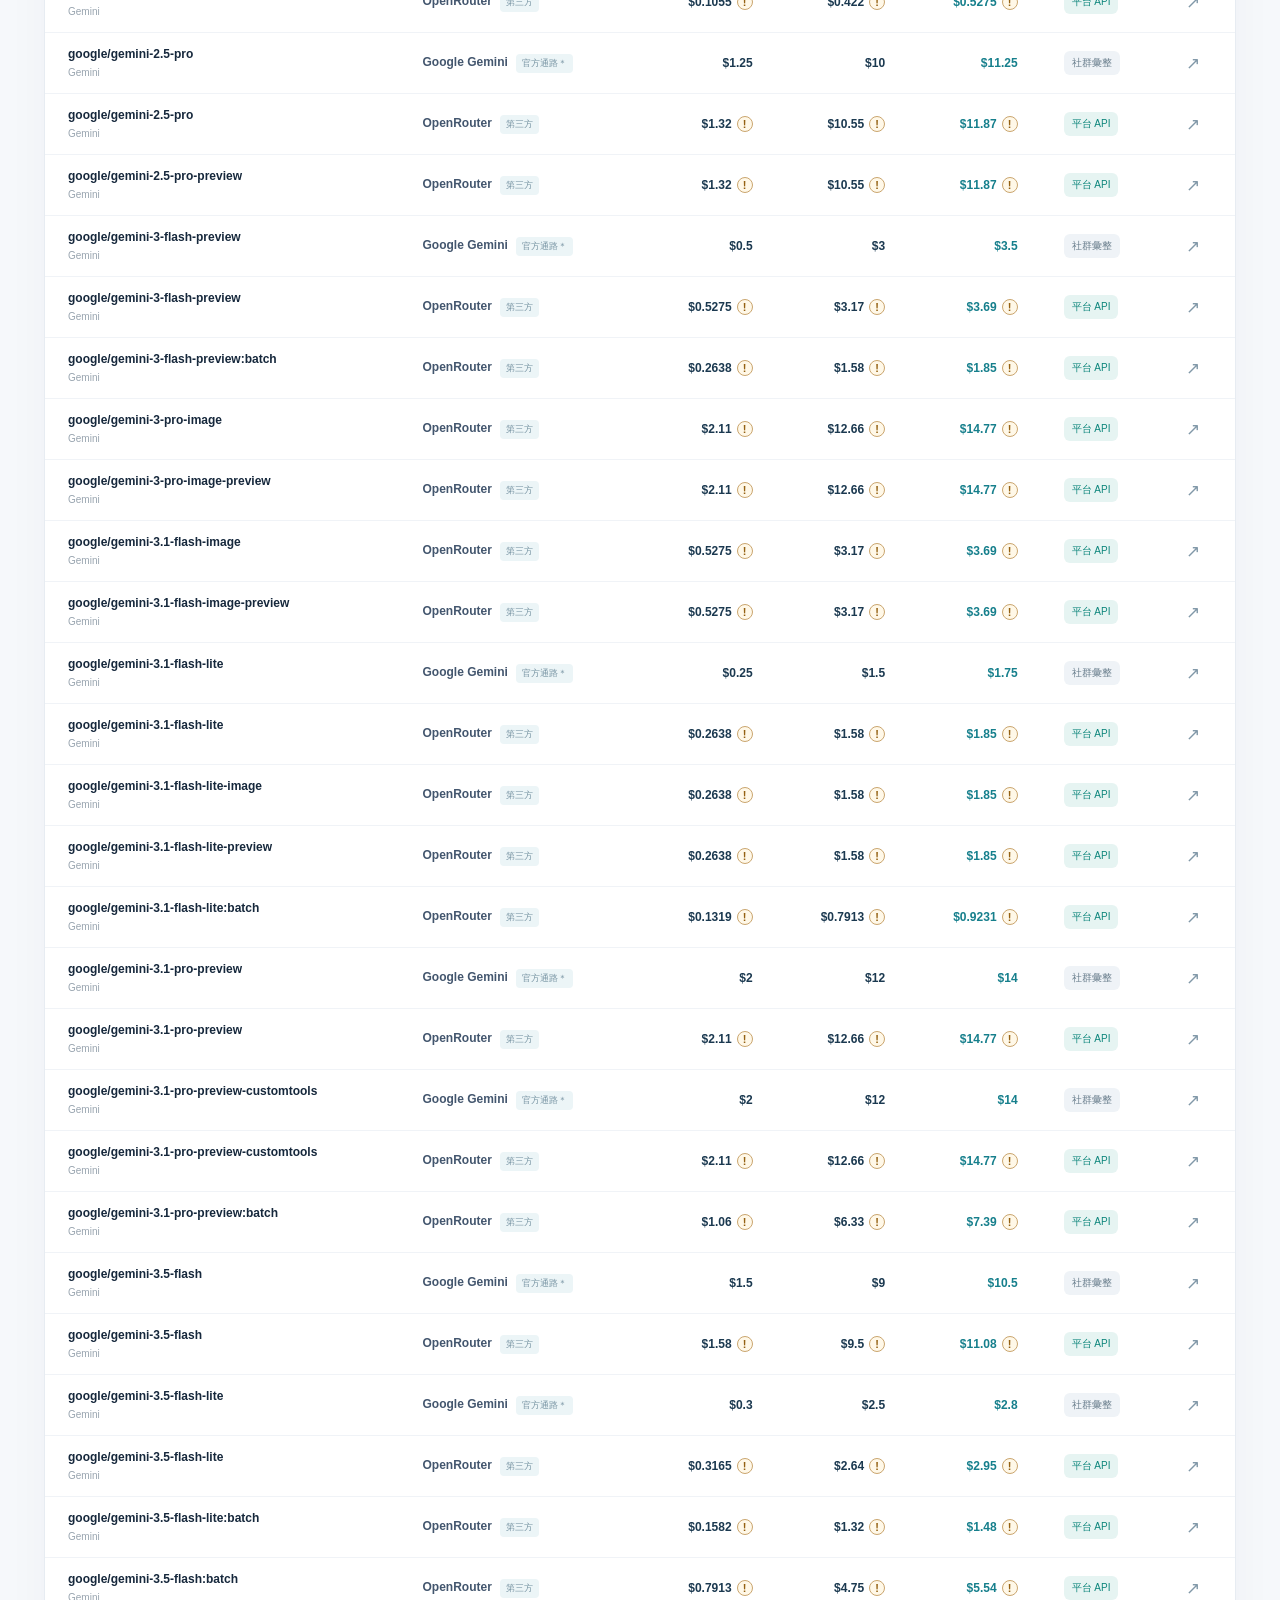
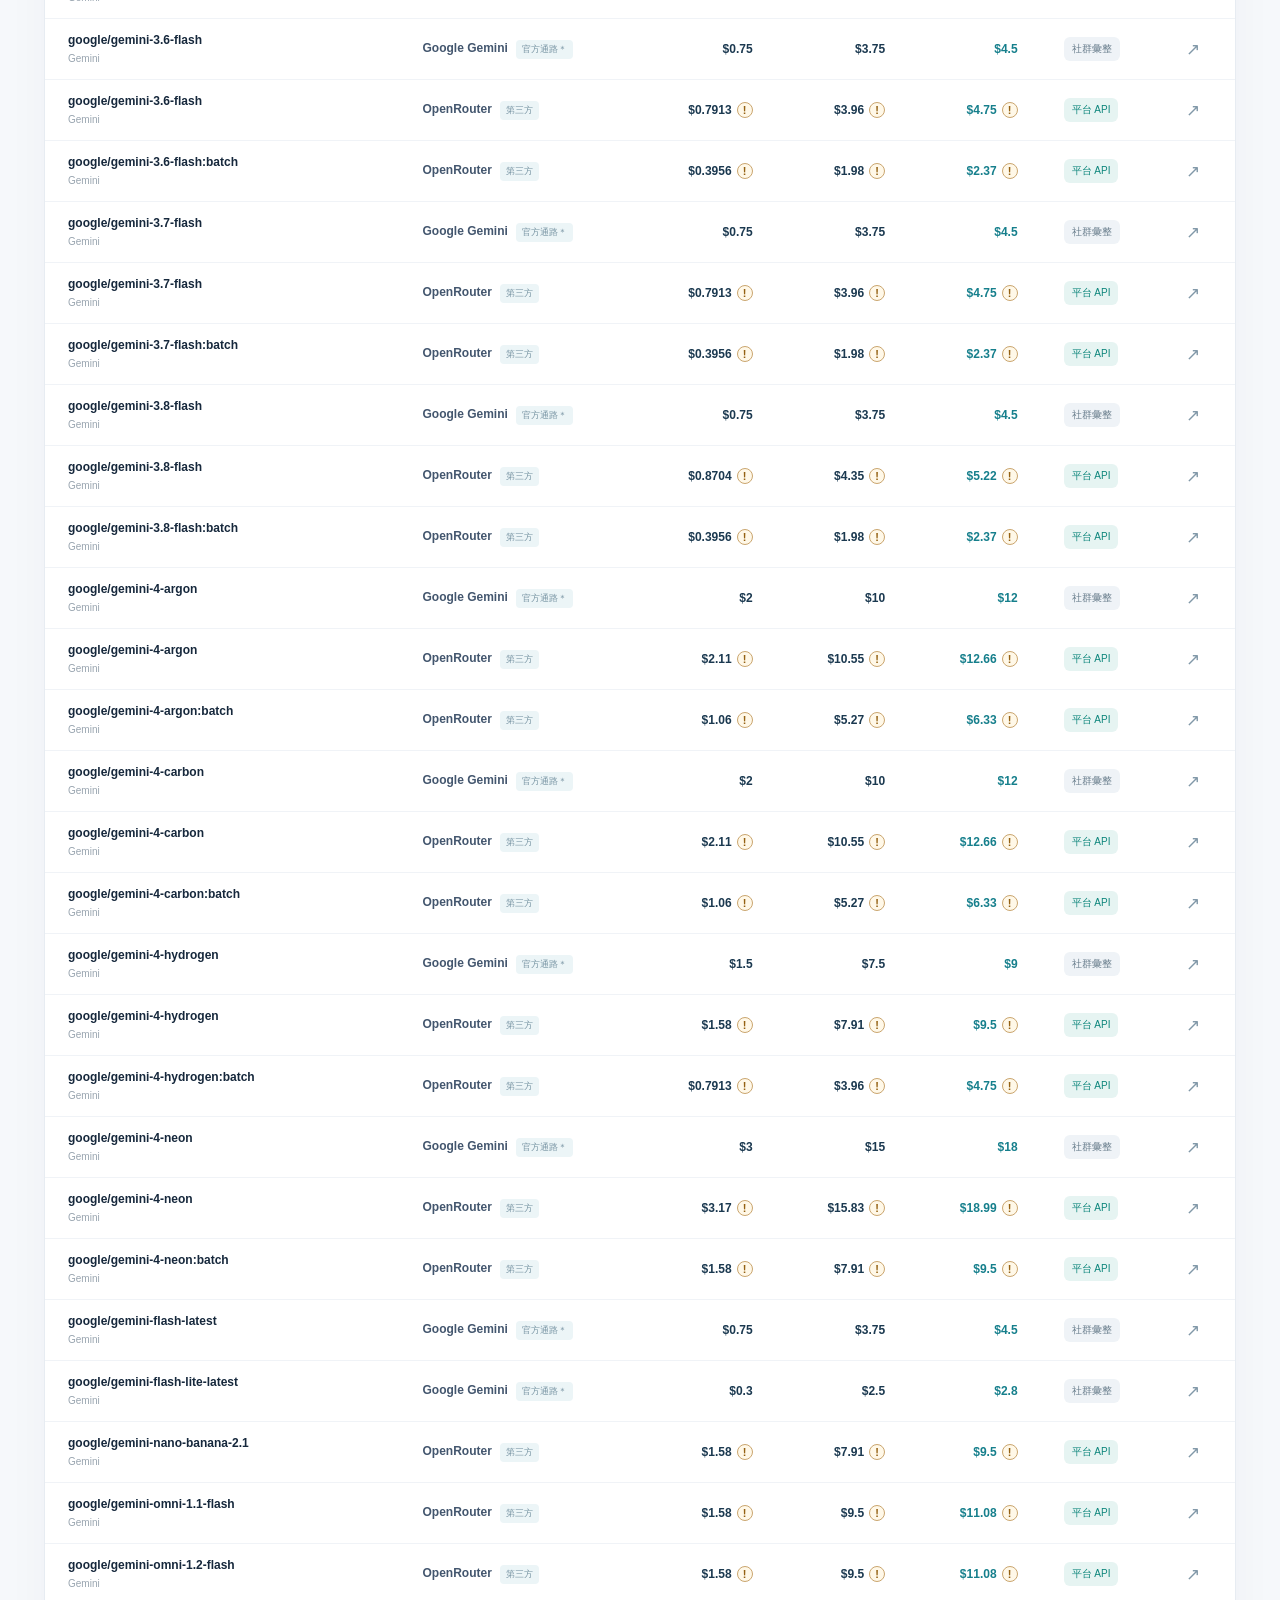
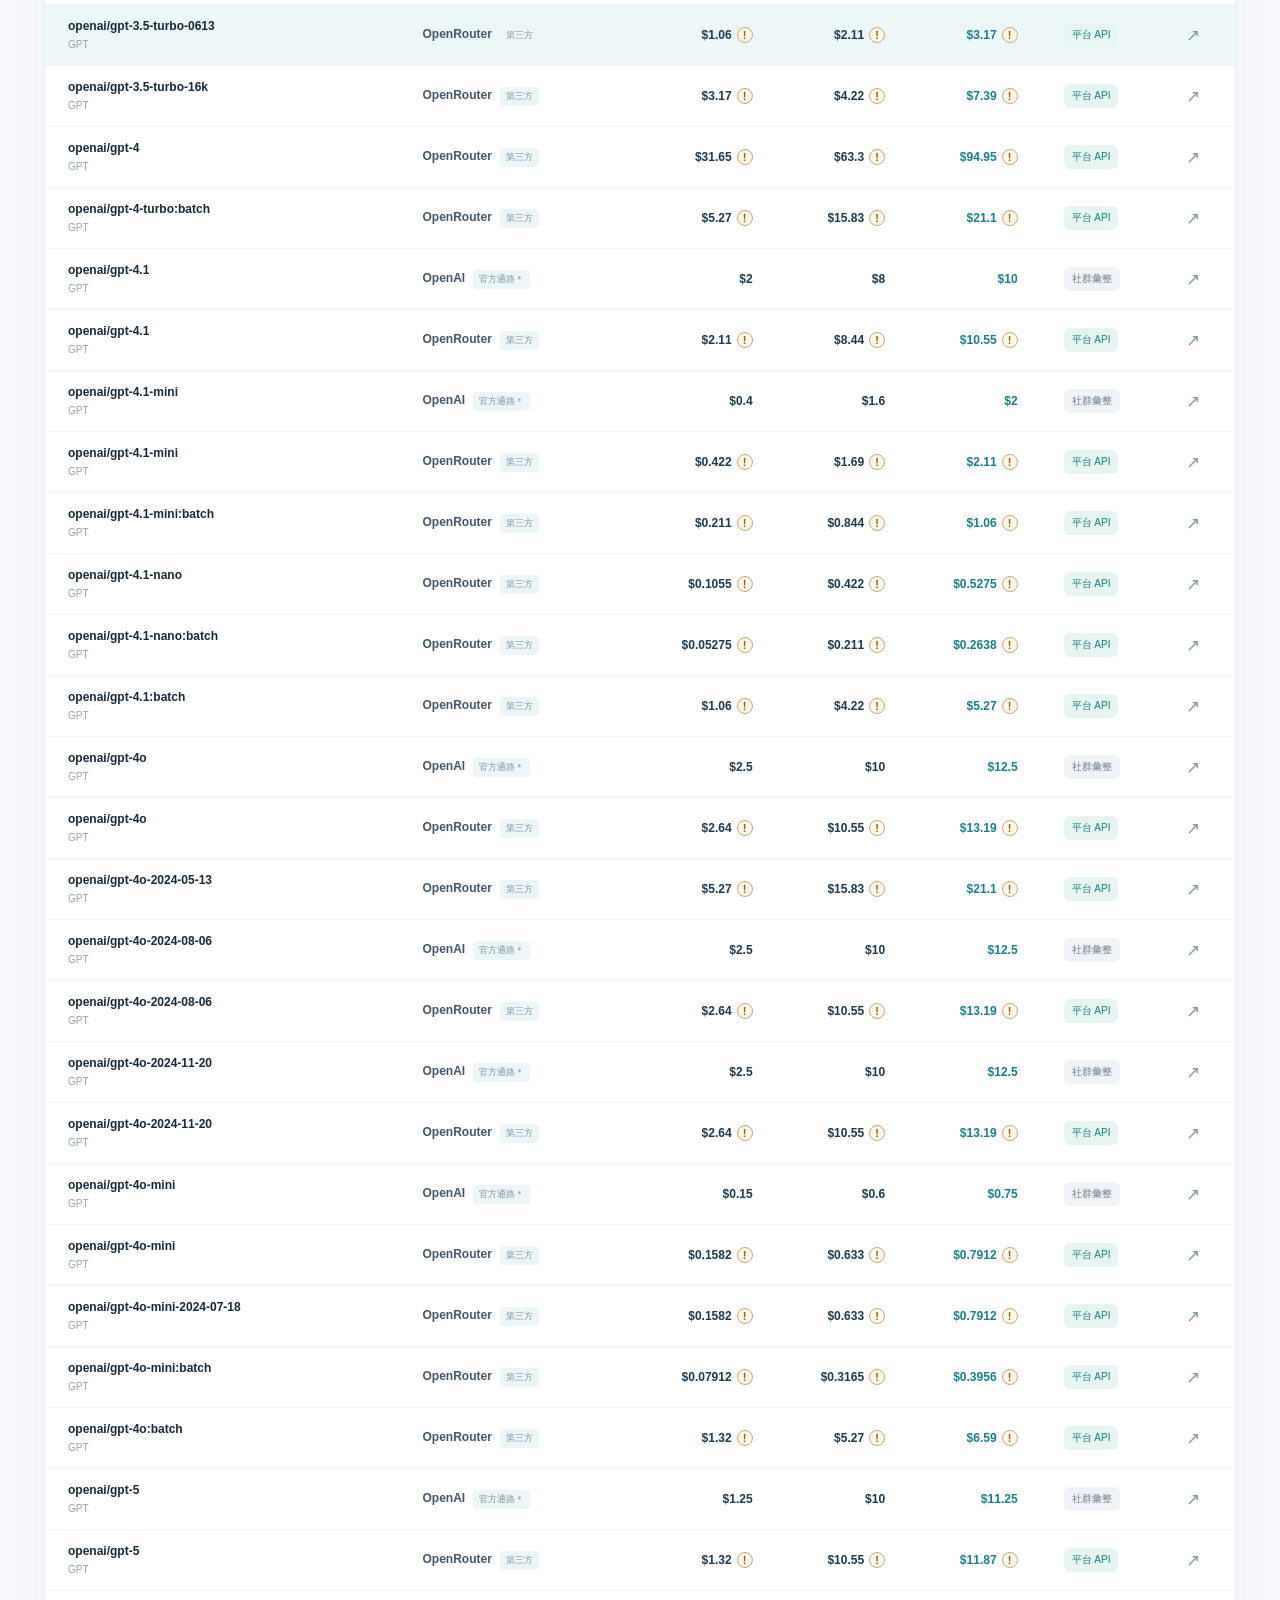
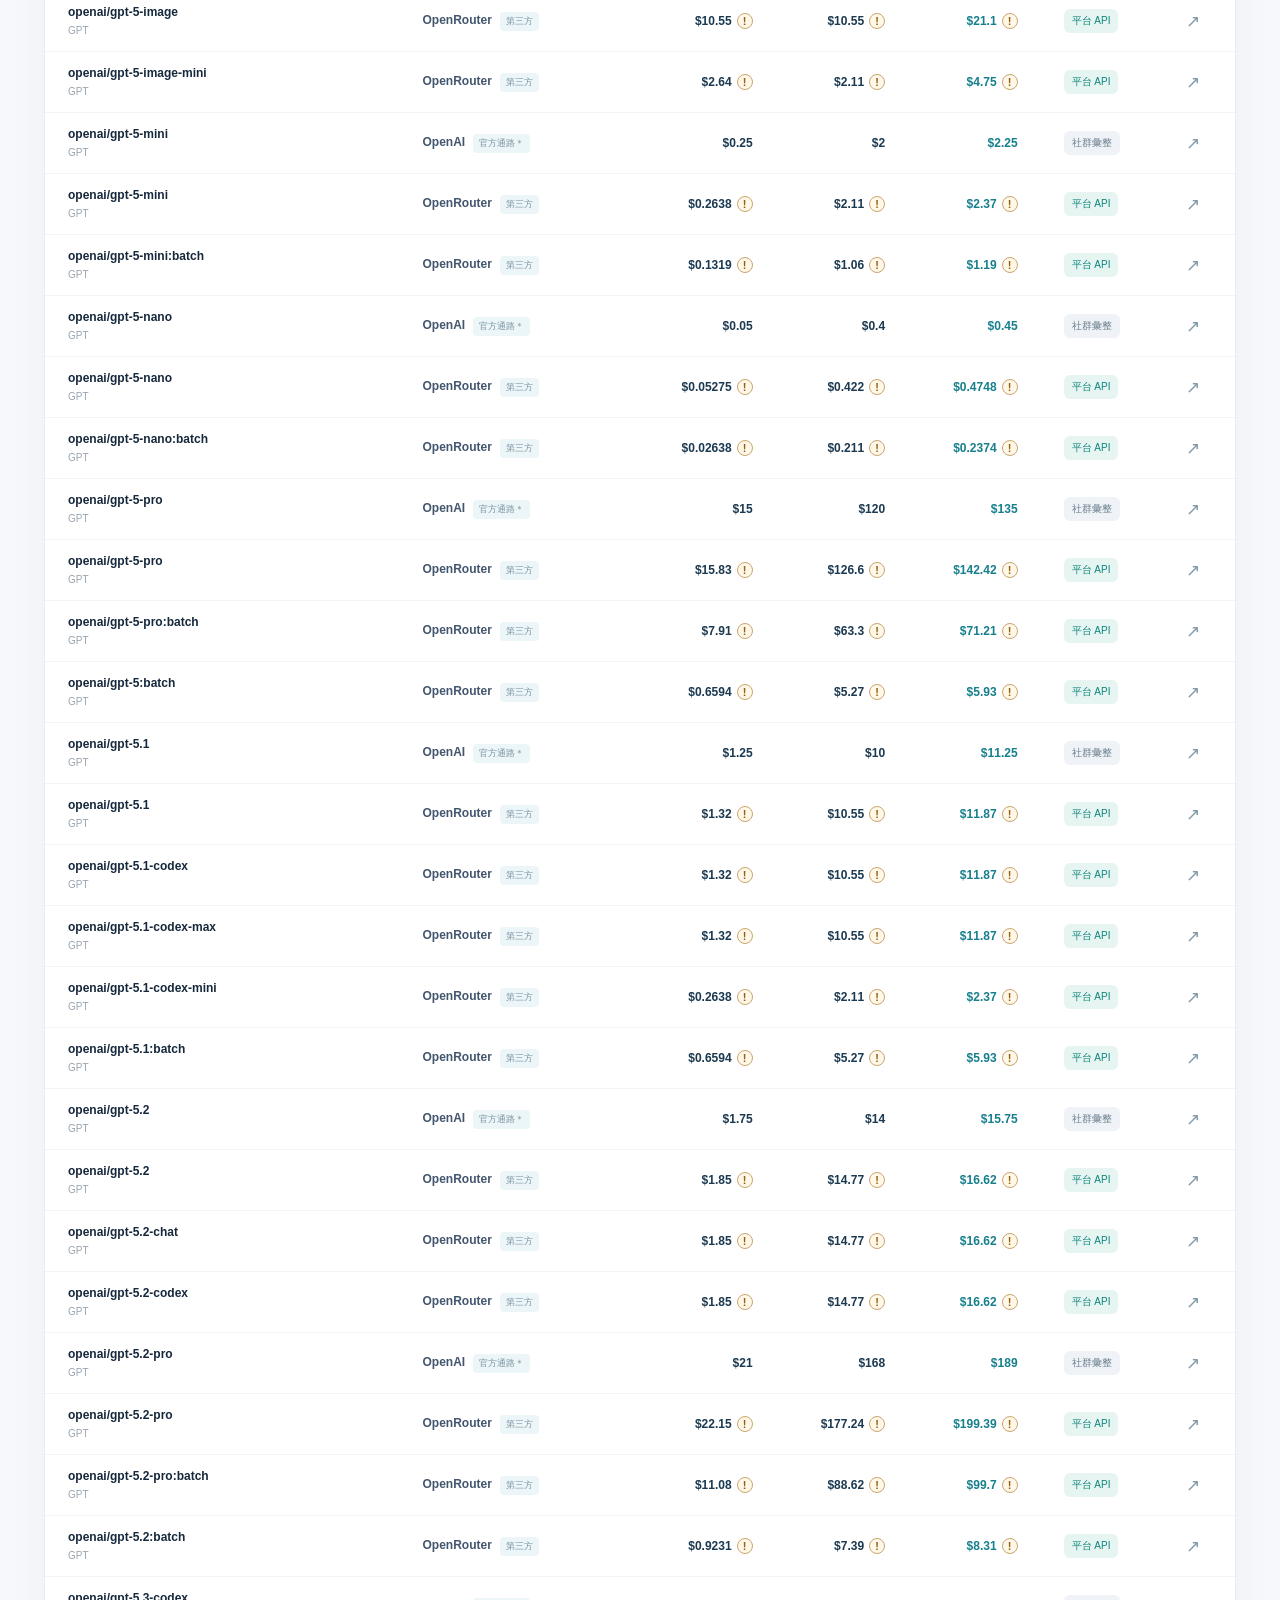
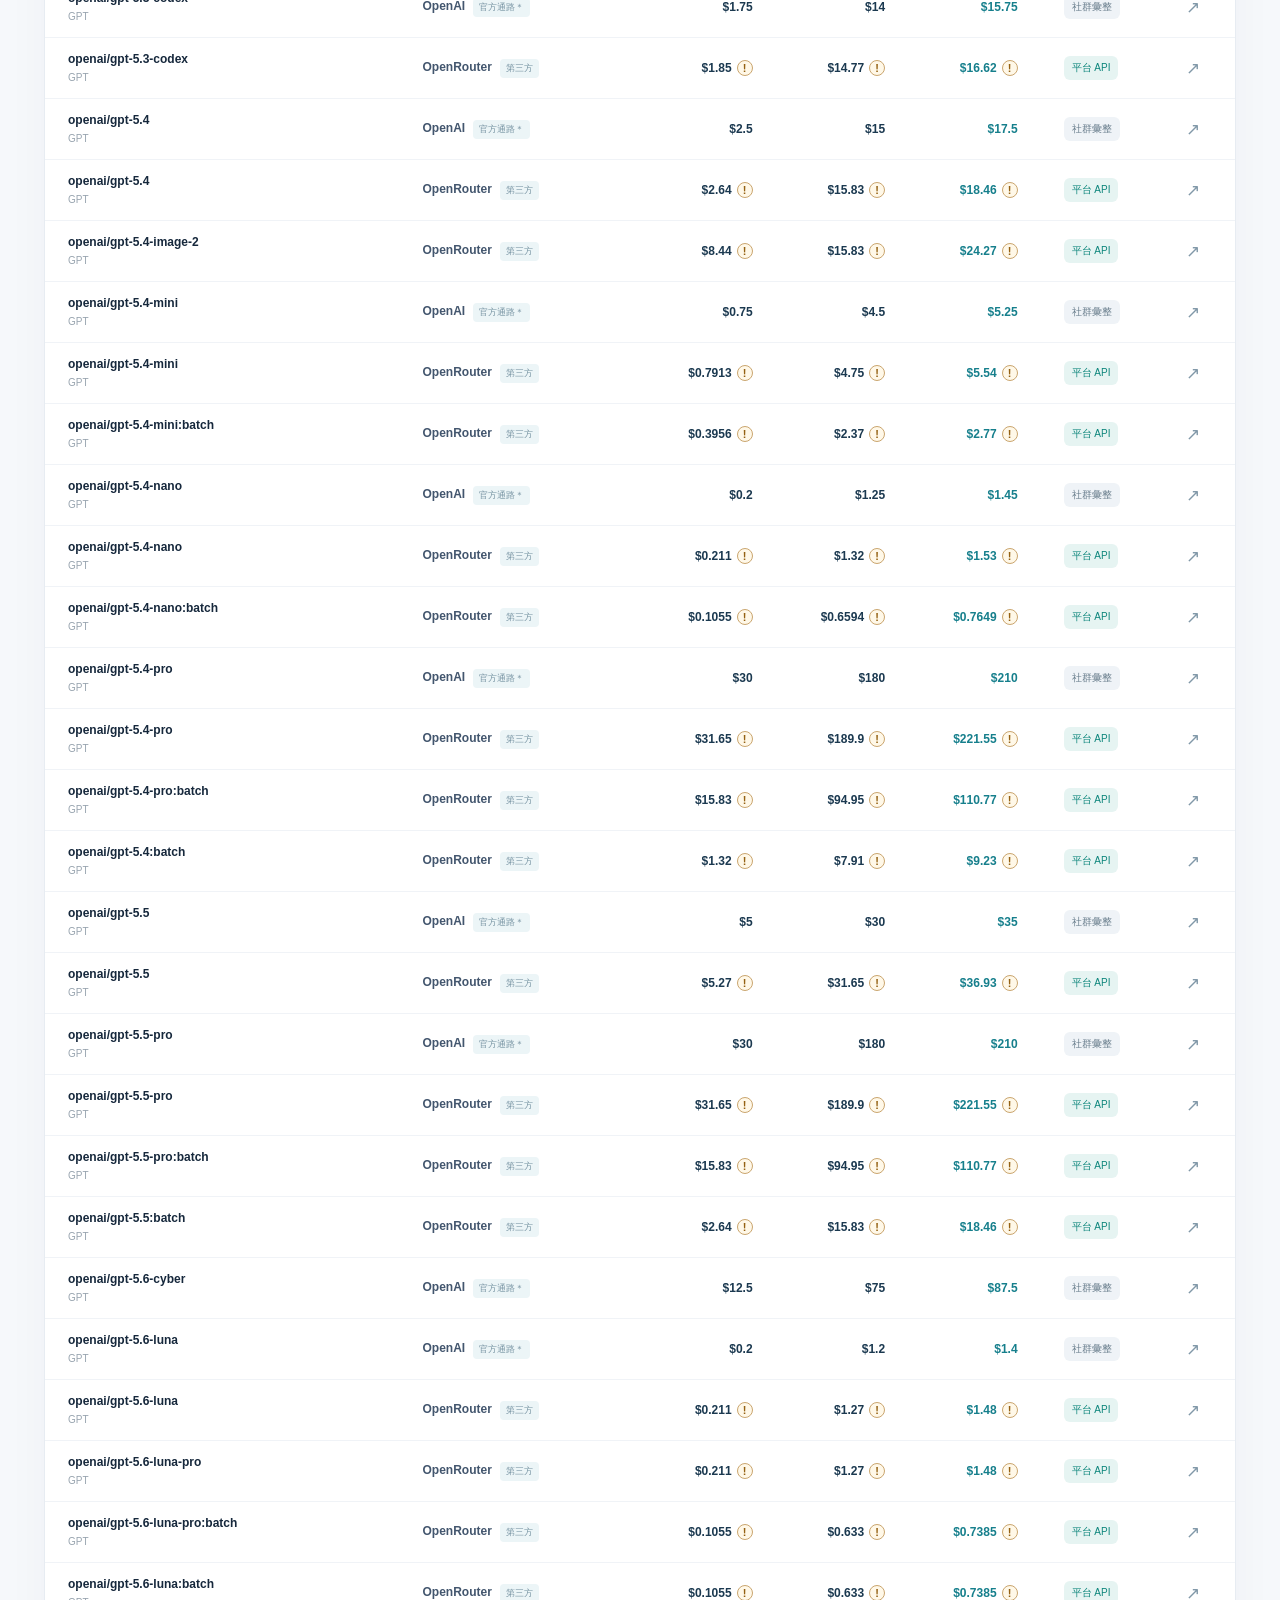
==== commit 57b7ad92: "feat: add all-provider token cost estimate page with cache, USD/TWD and 1-10-50 calls" ====
--- a/site/index.html
+++ b/site/index.html
@@ -19,10 +19,12 @@
         <div class="brand-label">API <strong>Atlas</strong><small>PRICE INTELLIGENCE</small></div>
       </div>
       <nav class="top-nav" aria-label="網站導覽">
-        <a href="#prices" class="nav-active">價格總覽</a>
+        <a href="#prices" class="nav-active" aria-current="page">價格總覽</a>
+        <a href="./estimate.html">費用預估</a>
         <a href="#comparison">模型比較</a>
         <a href="#about">資料說明</a>
       </nav>
+      <a class="quick-nav" href="./estimate.html">費用預估 ↗</a>
       <a class="top-link" href="https://github.com/EstherAIRP/ai-api-price-tracker" target="_blank" rel="noopener noreferrer" id="repoLink">GitHub <span aria-hidden="true">↗</span></a>
     </header>
     <main>
--- a/site/style.css
+++ b/site/style.css
@@ -18,3 +18,68 @@
 .load-notice{margin:0 29px 16px;padding:11px 14px;border-radius:9px;border:1px solid #d7e7ec;background:#f3fafb;color:#477386;font-size:12px}.load-notice[hidden]{display:none}
 .billing-filter{gap:10px;margin:15px 0 5px;min-height:46px}.billing-label{font-size:11px;color:#728497}.billing-switch{box-shadow:none}.billing-option{min-width:90px}.billing-note{font-size:11px;color:#8495a2}
 @media(max-width:600px){.billing-filter{align-items:center}.billing-option{min-width:78px}.load-notice{margin:0 15px 13px}}
+
+/* Cost Estimator: inherit the same design tokens, cards, controls and table as the price page. */
+.quick-nav{display:none;padding:10px 12px;border:1px solid #cce0e4;border-radius:9px;background:#fff;color:var(--teal);font-size:12px;font-weight:750;text-decoration:none;white-space:nowrap}
+.estimate-hero{min-height:290px}
+.estimate-form{padding:0 29px 25px}
+.scenario-grid{display:grid;grid-template-columns:repeat(3,minmax(0,1fr));gap:14px}
+.scenario-grid label{display:flex;flex-direction:column;font-size:12px;font-weight:750;color:#4d687b;min-width:0}
+.scenario-grid small{font-size:10px;color:#92a1b0;font-weight:400;margin:5px 0 9px;min-height:15px}
+.scenario-grid input{display:block;width:100%;border:1px solid #e1e9ef;background:#f9fbfc;border-radius:9px;padding:12px 13px;font-variant-numeric:tabular-nums;font-size:14px;color:#203c50;outline-color:#74c3cb}
+.scenario-grid input:focus{border-color:#90c7cf;background:#fff}
+.scenario-help{color:#8d9daa;font-size:11px;line-height:1.8;margin:16px 0 20px}
+.scenario-summary{display:grid;grid-template-columns:repeat(3,minmax(0,1fr));gap:12px}
+.scenario-summary>div{display:flex;align-items:baseline;flex-wrap:wrap;gap:6px;border-radius:10px;background:#f3f8fa;padding:13px 15px}
+.scenario-summary span{color:#738a9a;font-size:11px;flex-basis:100%}
+.scenario-summary strong{color:#197f91;font-size:23px;font-weight:790;letter-spacing:-.5px;font-variant-numeric:tabular-nums}
+.scenario-summary small{color:#9aaab6;font-size:10px}
+.scenario-error{font-size:12px;color:#b33738;margin:14px 0 0}
+.estimate-switches{display:flex;gap:24px;align-items:center;flex-wrap:wrap}
+.estimate-switches .billing-filter{margin:15px 0 5px}
+.estimate-cost{min-width:125px}
+.estimate-usd{display:flex;align-items:center;justify-content:flex-end;font-weight:790;font-size:13px;color:#164b61;font-variant-numeric:tabular-nums}
+.estimate-twd{display:block;font-size:10px;color:#8298a7;font-variant-numeric:tabular-nums;line-height:1.9;white-space:nowrap}
+.estimate-unsupported{display:block;color:#9daeb9;font-size:16px}
+.estimate-muted{display:block;color:#9facb8;font-size:9px;max-width:150px;overflow:hidden;text-overflow:ellipsis}
+.fx-stat{font-size:26px}
+.estimate-details{min-height:300px}
+.estimate-breakdown{padding:4px 0 5px}
+.estimate-detail-line{display:flex;align-items:center;gap:8px;flex-wrap:wrap;justify-content:space-between;border-bottom:1px solid #eff3f6;padding:10px 0;font-size:12px;color:#74879a}
+.estimate-detail-line strong{color:#1d4c60;font-size:12px;margin-left:auto;font-variant-numeric:tabular-nums}
+.estimate-detail-line small{color:#8ea2b1;min-width:95px;text-align:right;font-variant-numeric:tabular-nums}
+.estimate-detail-total{font-size:12px;font-weight:850;color:#1c5668;margin-top:17px}
+.estimate-round-summary{display:grid;grid-template-columns:repeat(3,minmax(0,1fr));gap:8px;margin:17px 0 0}
+.estimate-round-item{background:#f1f7f9;border:1px solid #e0ecf0;border-radius:9px;padding:11px 10px;min-width:0}
+.estimate-round-item span,.estimate-round-item small{display:block;font-size:10px;color:#8198a7}
+.estimate-round-item strong{display:block;font-size:14px;margin:6px 0;color:#16778b;word-break:break-all}
+.estimate-peers{white-space:nowrap}
+.estimate-peers td,.estimate-peers th{padding:11px 9px;font-size:10px}
+.estimate-warning{background:#fff5e7;border-radius:9px;color:#916530;padding:15px;font-size:12px;line-height:1.7}
+@media(max-width:1100px){
+  .scenario-grid{grid-template-columns:repeat(2,minmax(0,1fr))}
+  .estimate-switches{gap:12px}
+}
+@media(max-width:750px){
+  .quick-nav{display:inline-flex;margin-left:auto;margin-right:12px}
+  .topbar .top-link{display:none}
+  .estimate-hero{min-height:280px}
+  .estimate-form{padding:0 17px 21px}
+  .scenario-grid{gap:10px}
+  .scenario-grid small{min-height:30px}
+  .scenario-summary>div{padding:11px}
+  .scenario-summary strong{font-size:18px}
+  .estimate-switches{gap:4px}
+  .estimate-switches .billing-filter{width:100%;margin:8px 0}
+  .estimate-cost{min-width:117px}
+  .estimate-details{padding:20px 16px}
+  .estimate-round-item{padding:9px 7px}
+  .estimate-round-item strong{font-size:12px}
+}
+@media(max-width:420px){
+  .scenario-grid{grid-template-columns:repeat(2,minmax(0,1fr))}
+  .scenario-grid small{font-size:9px}
+  .scenario-summary{gap:6px}
+  .scenario-summary span{font-size:10px}
+  .scenario-summary strong{font-size:16px}
+}
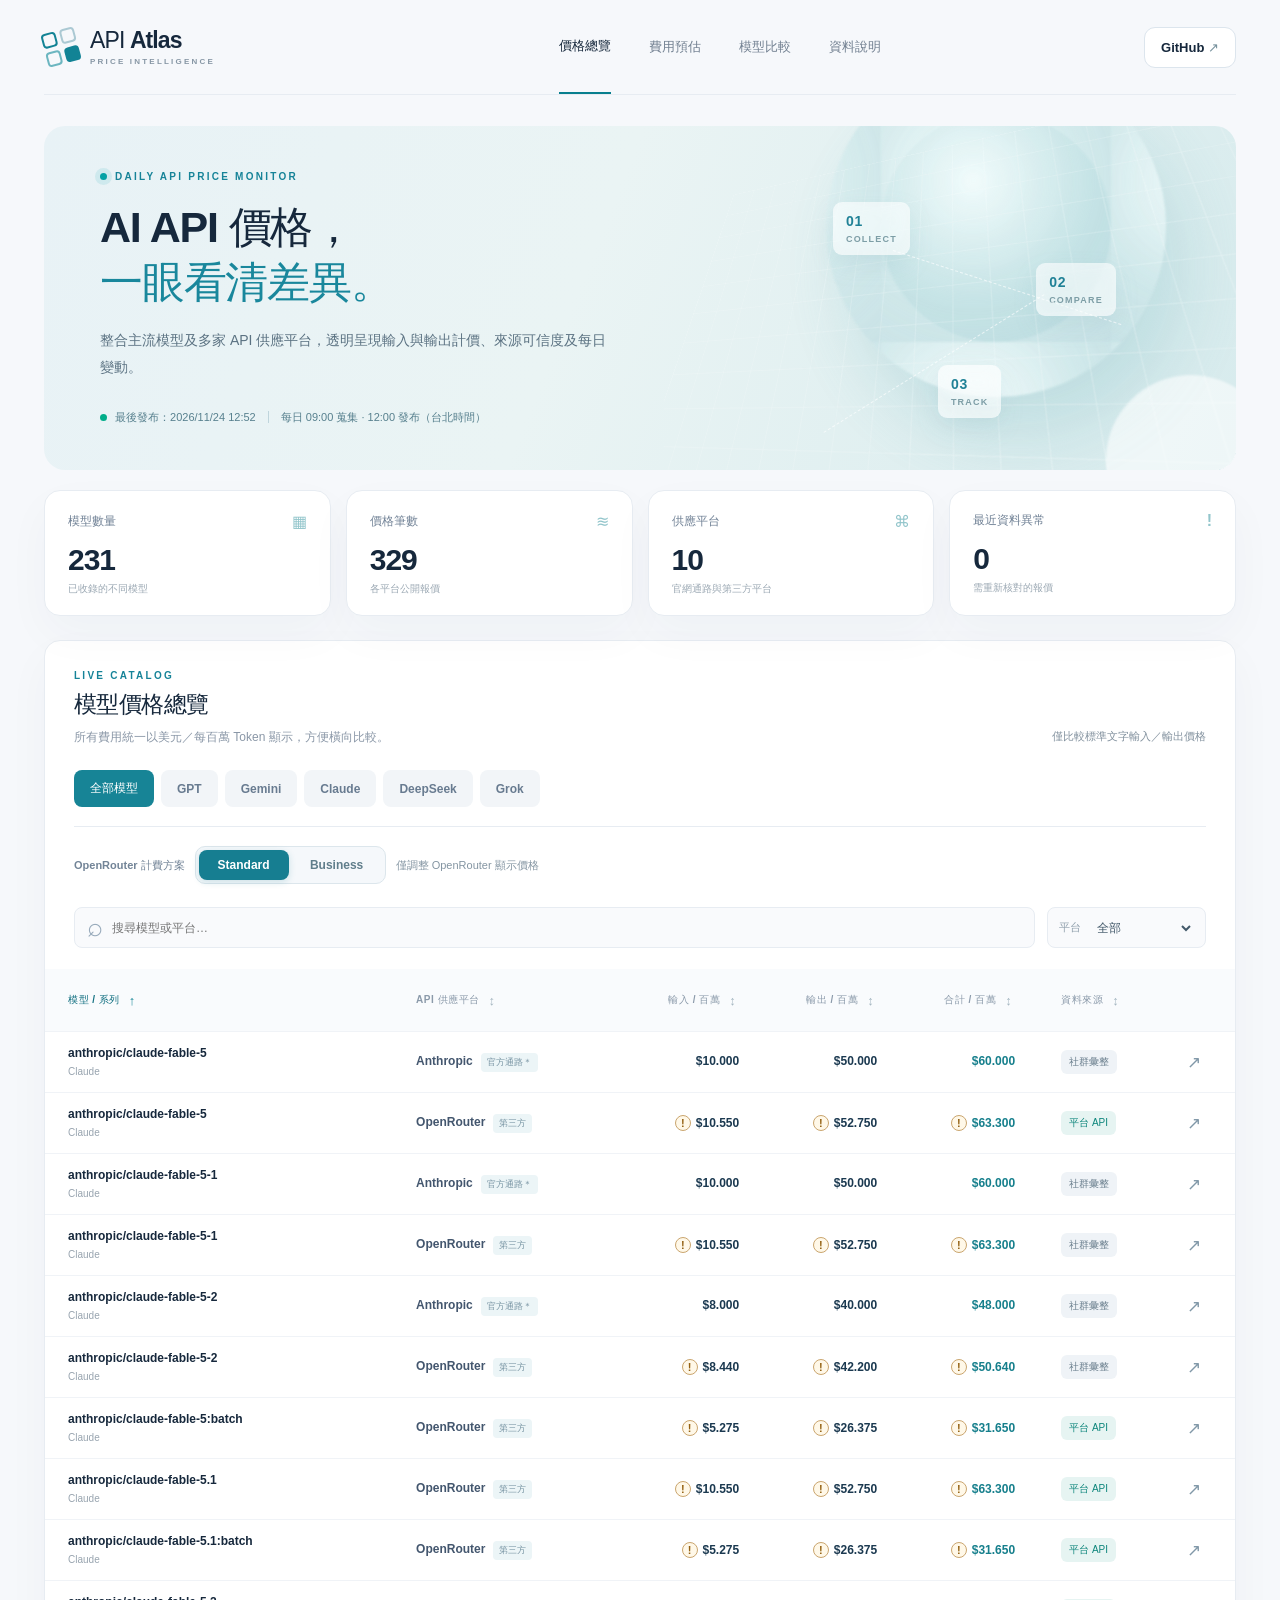
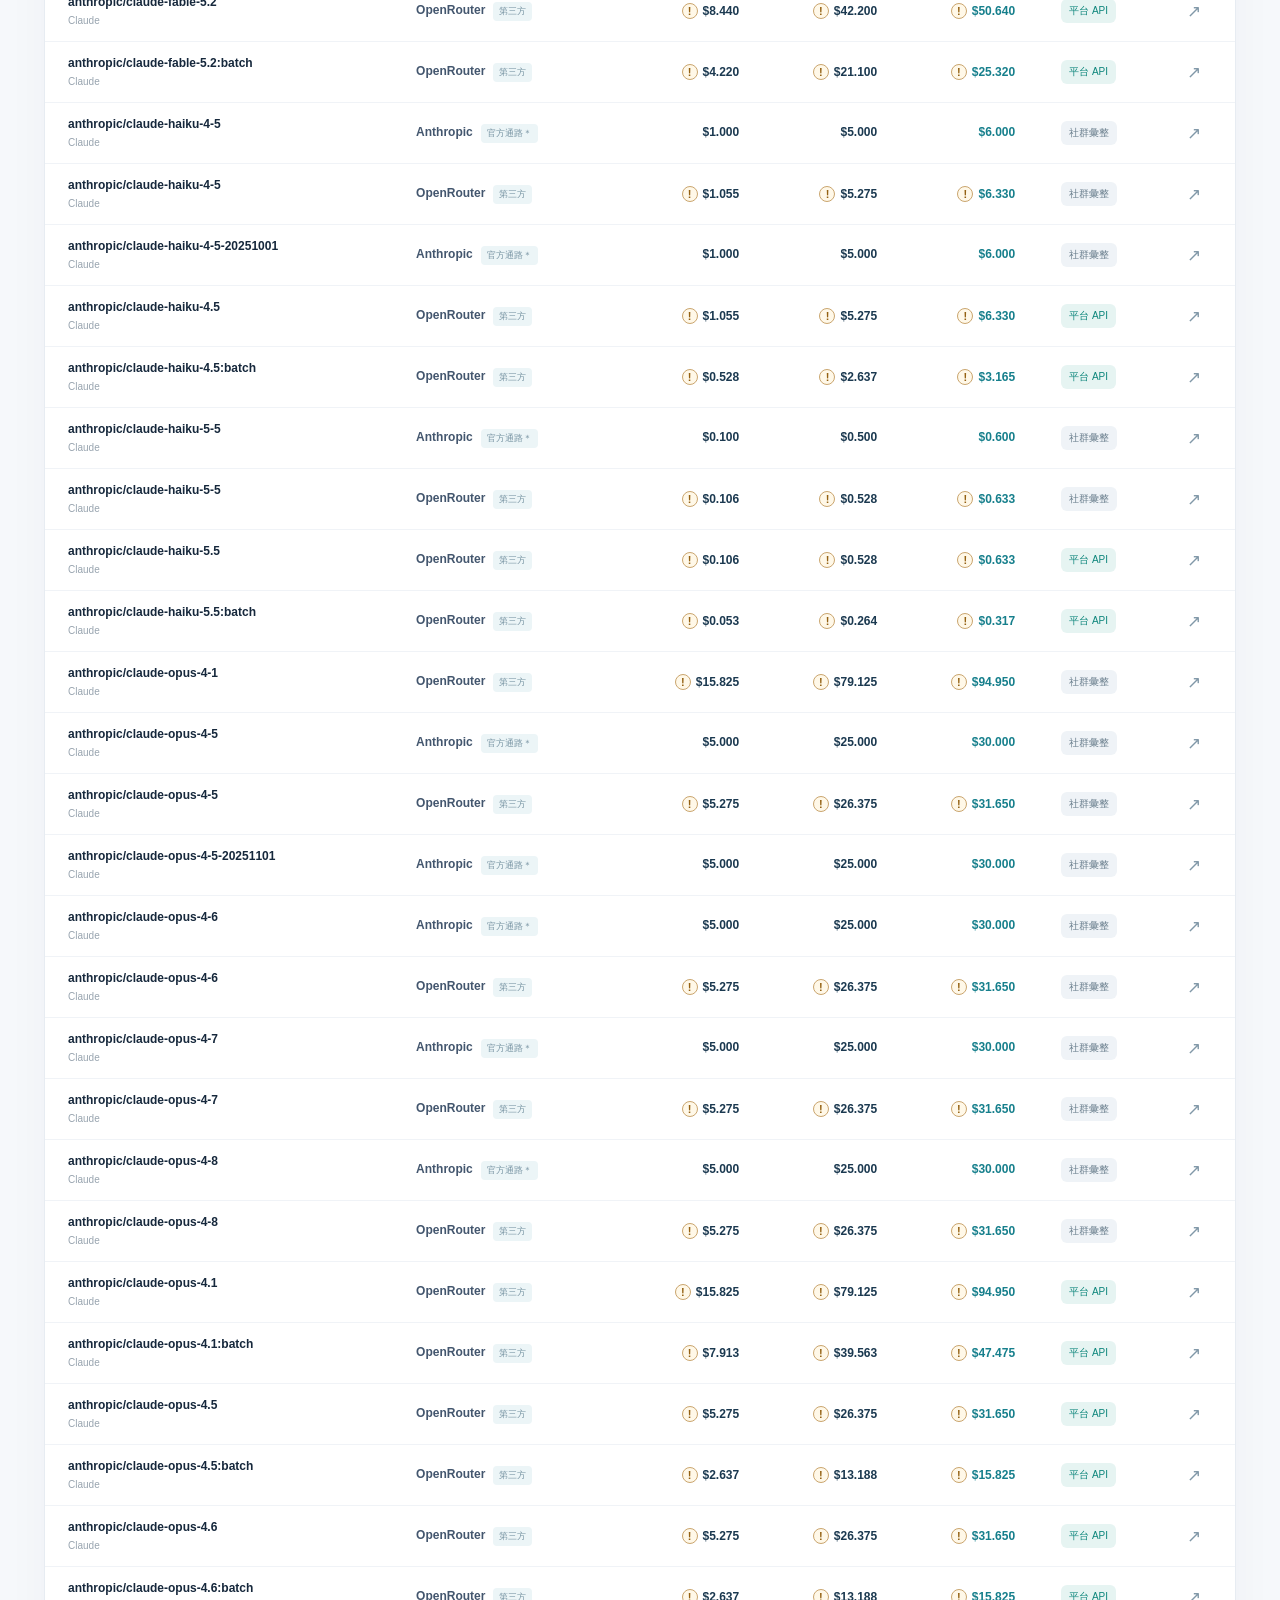
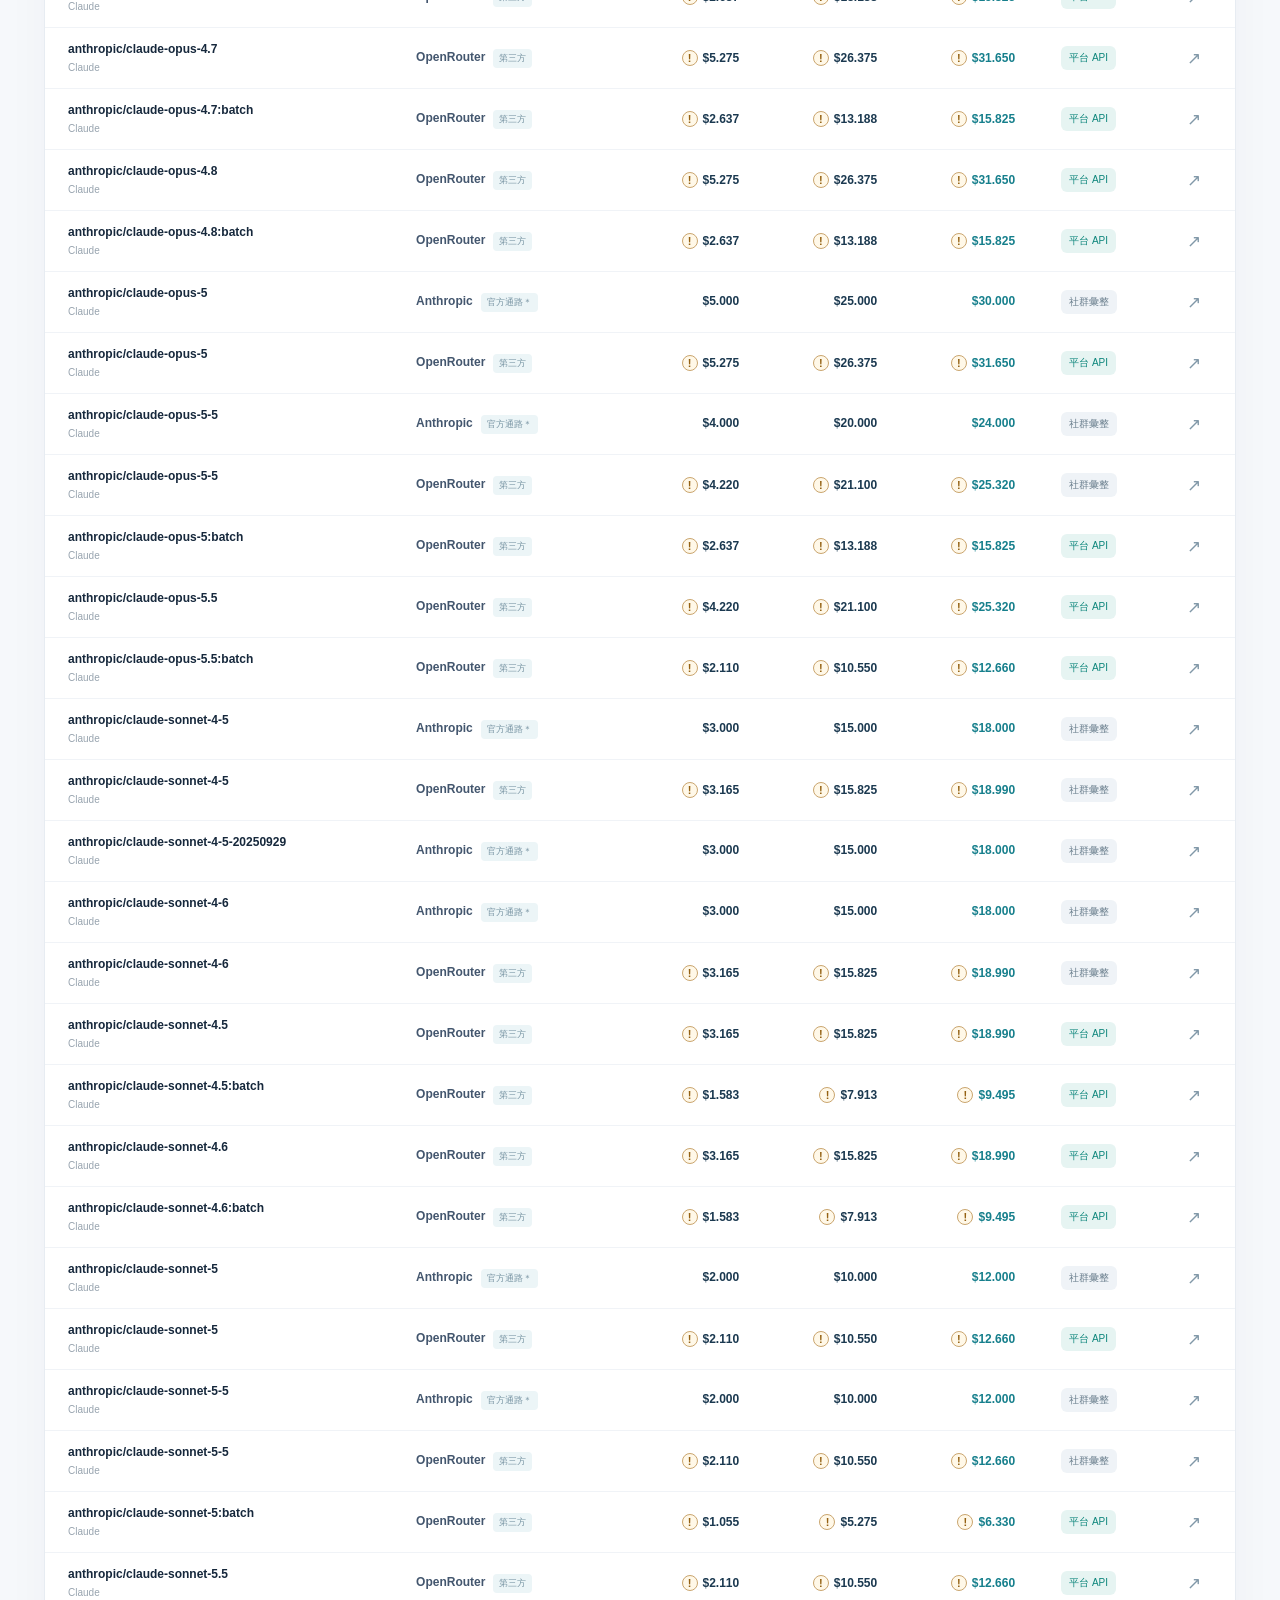
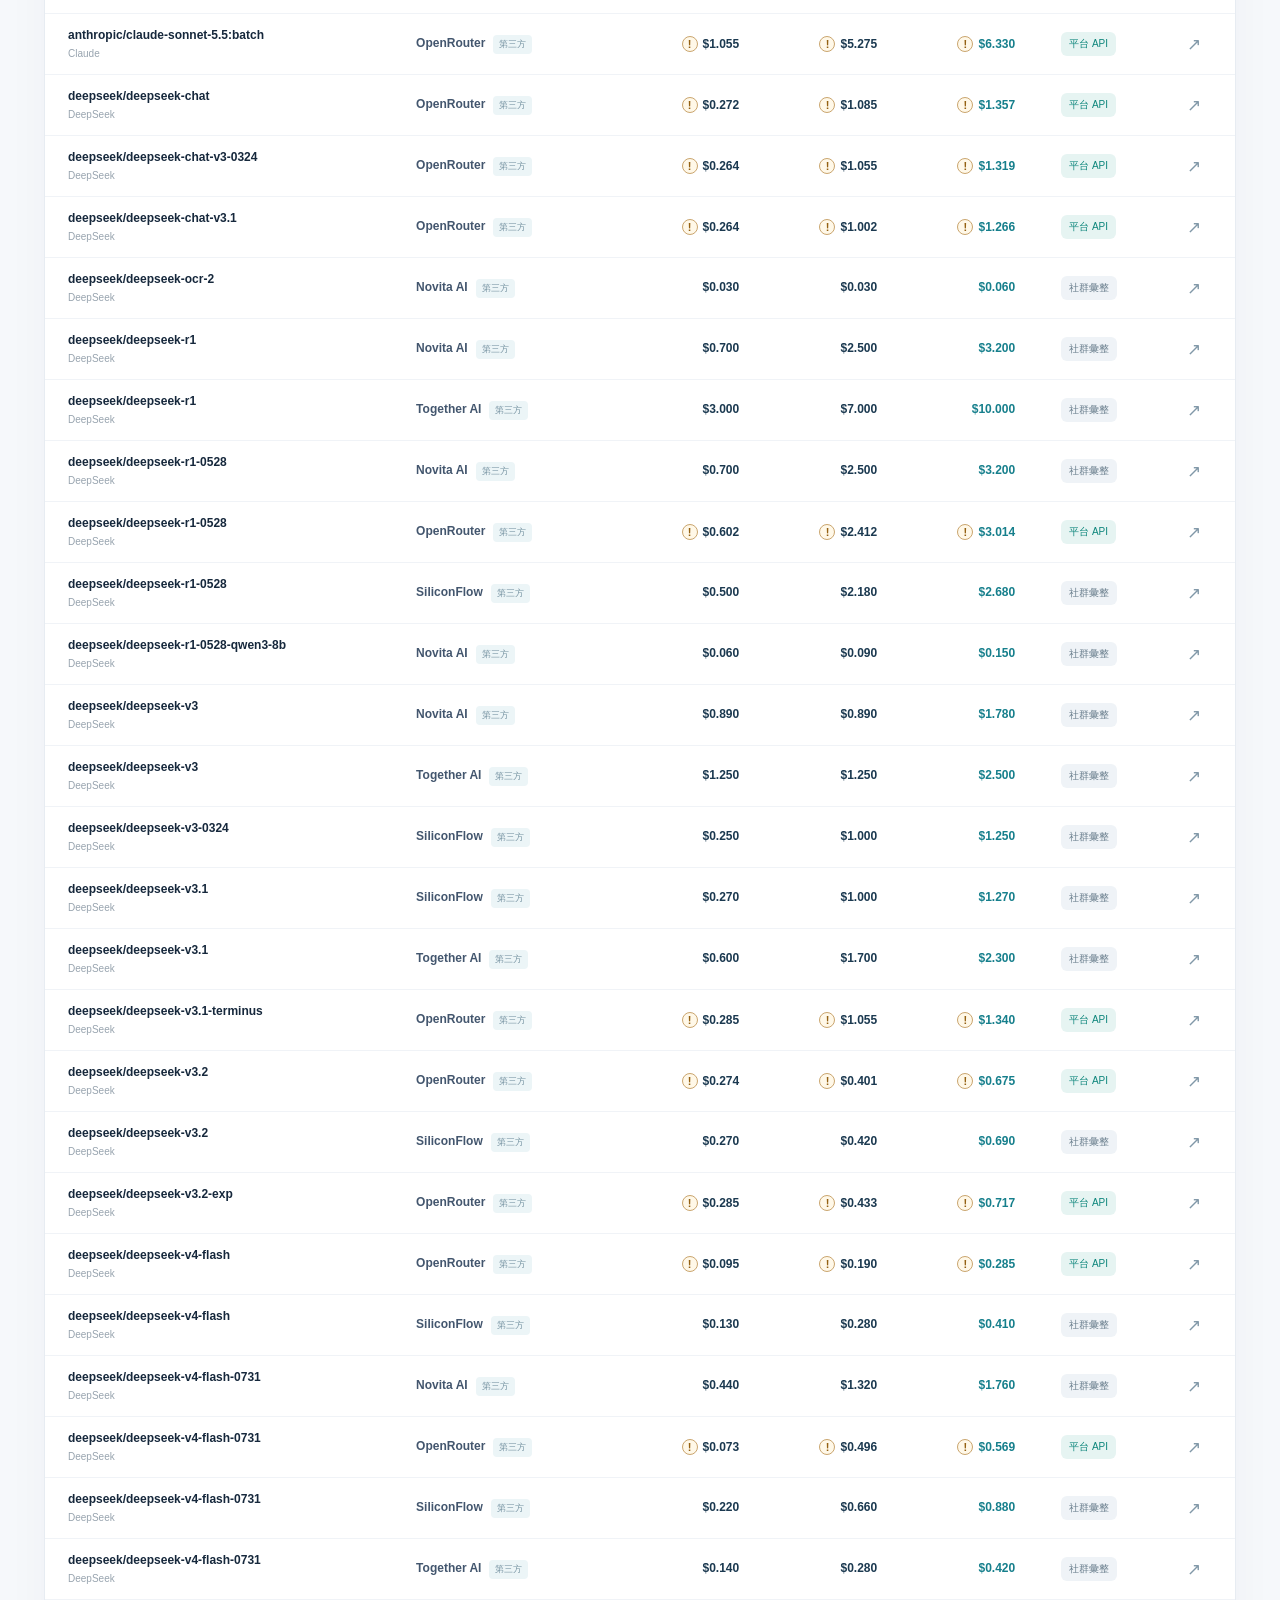
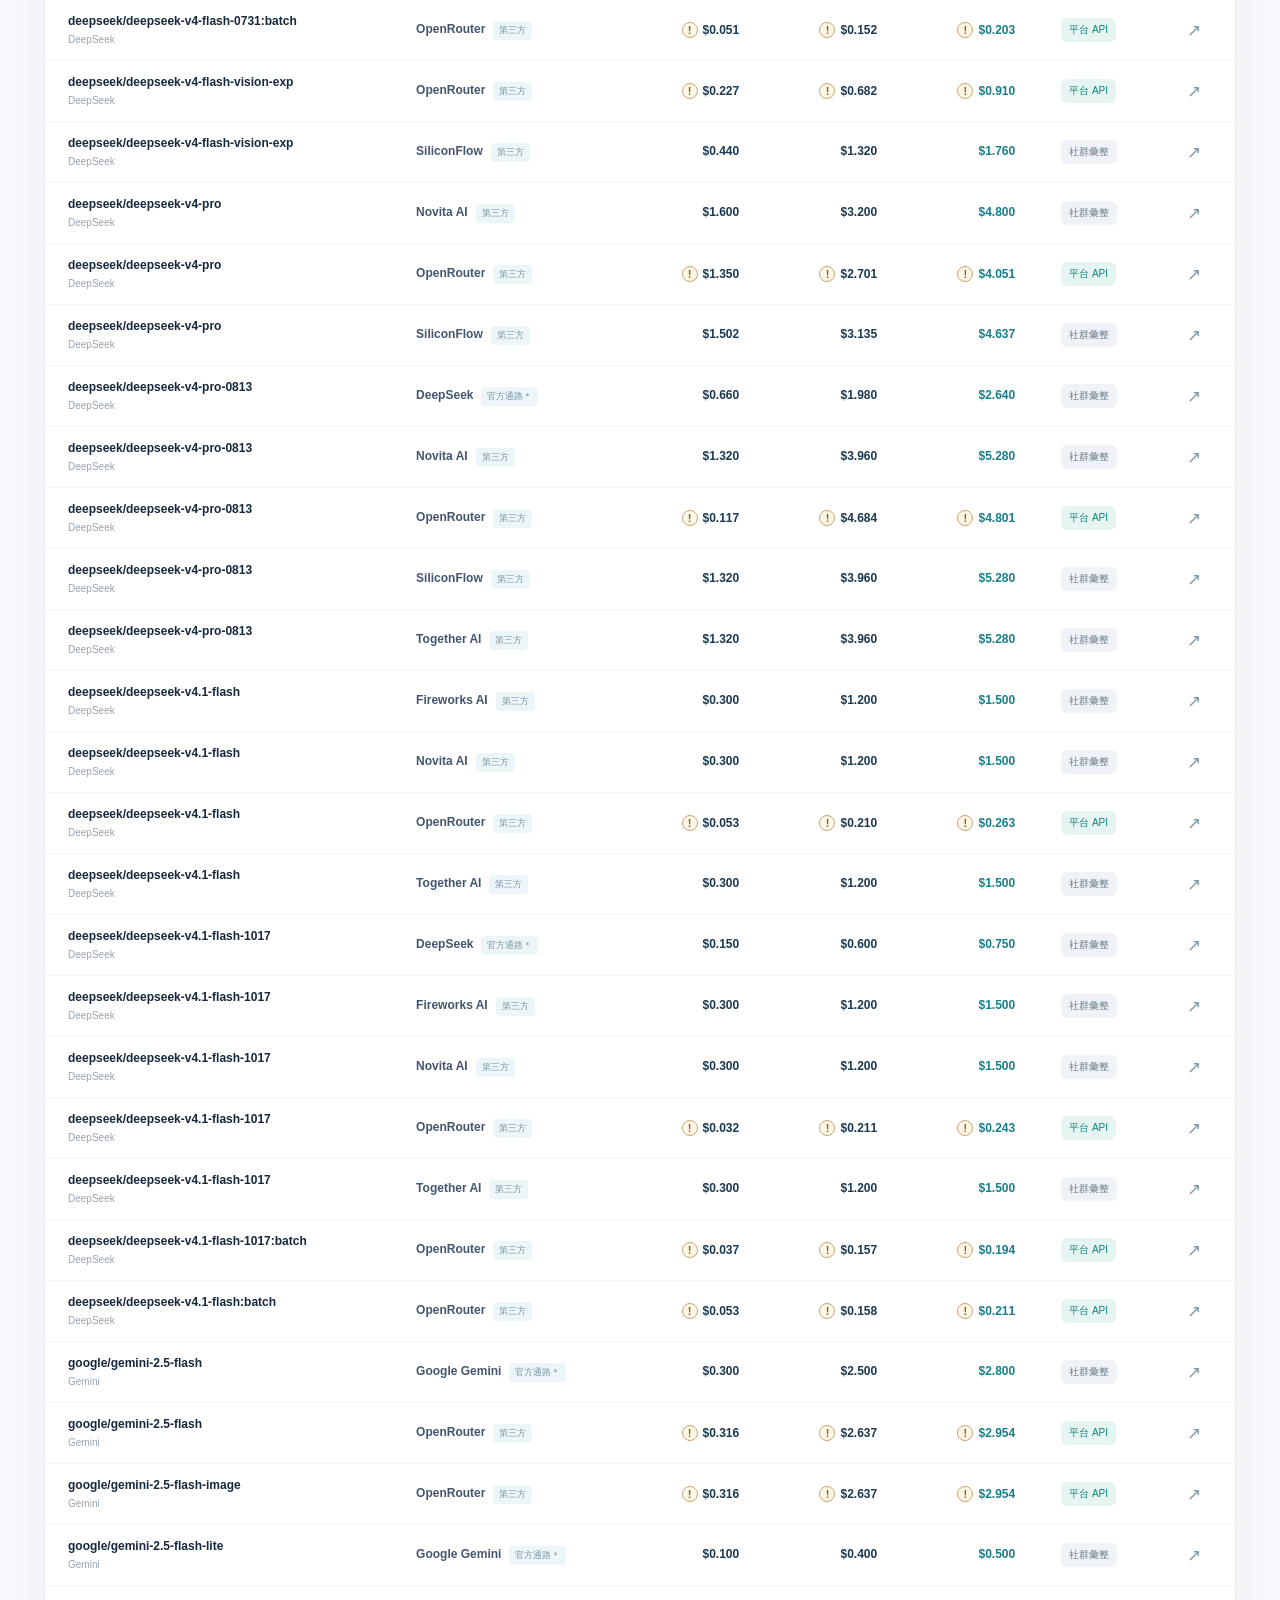
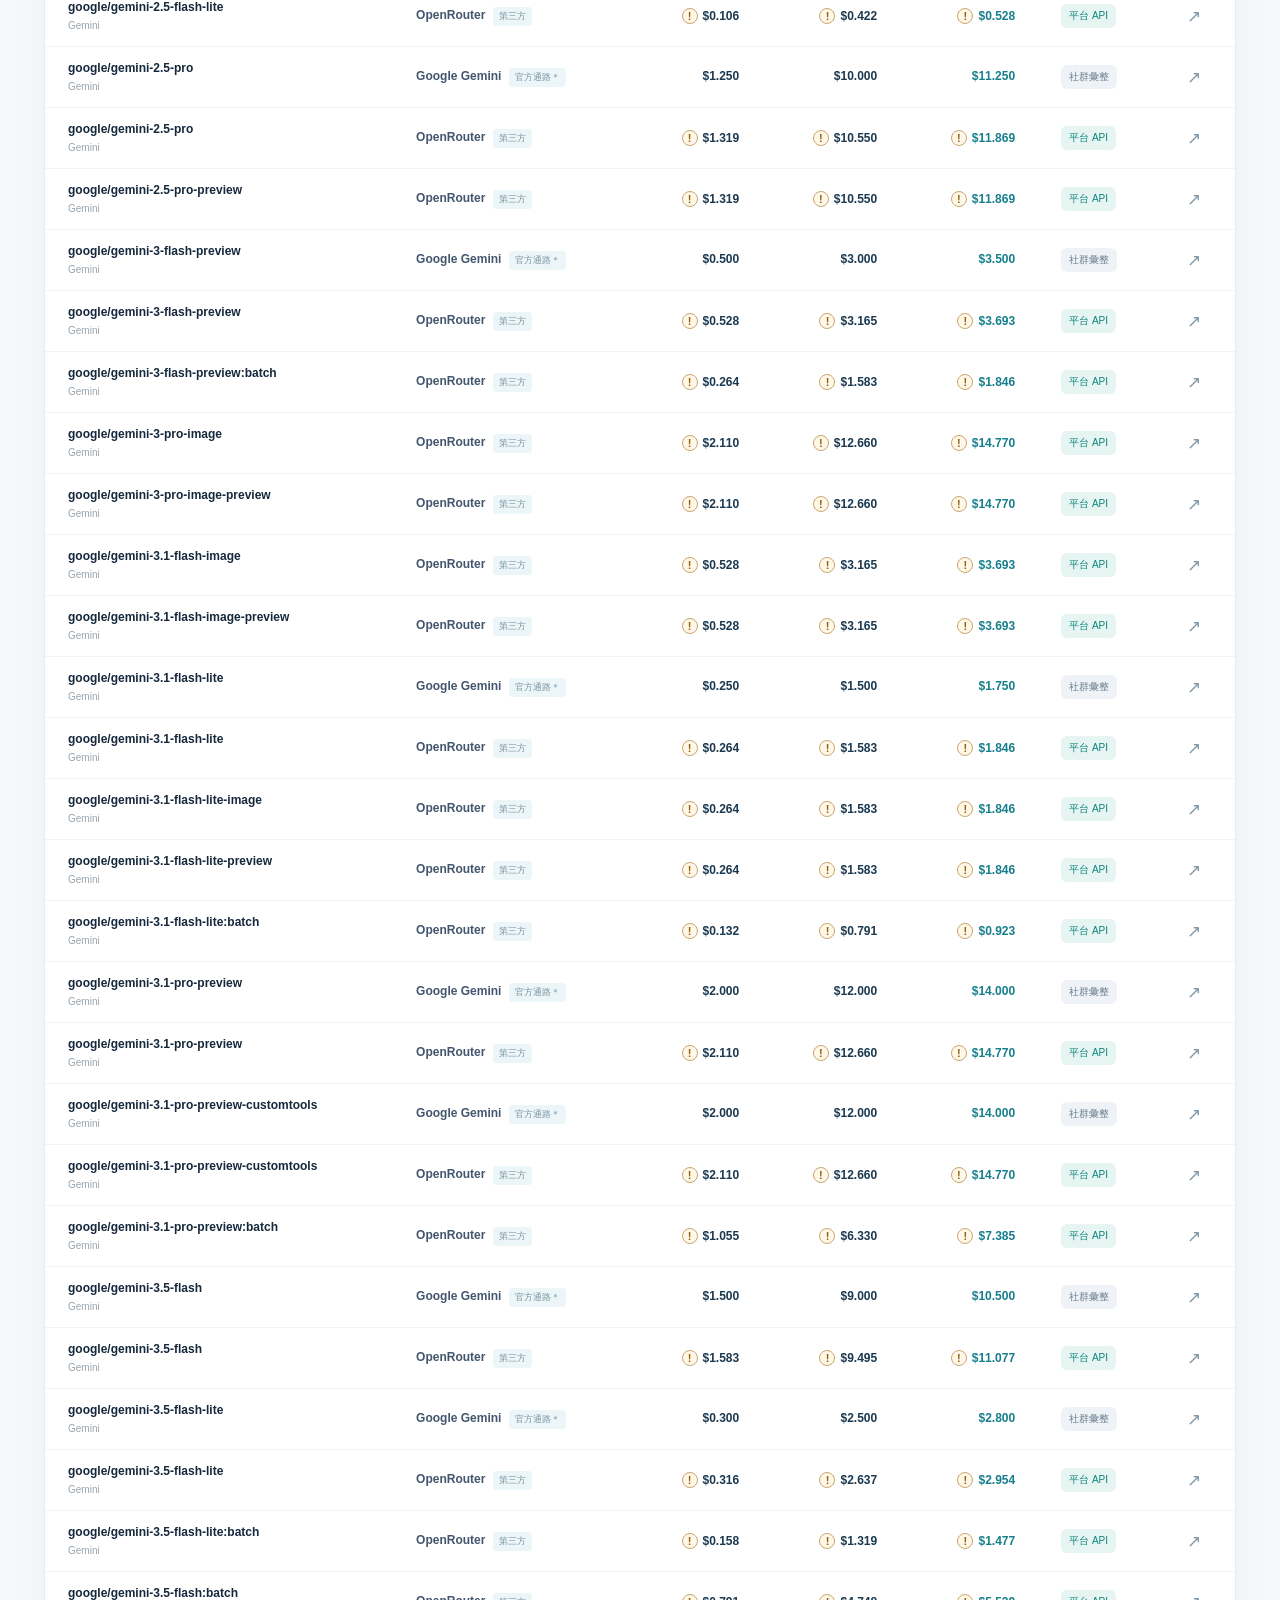
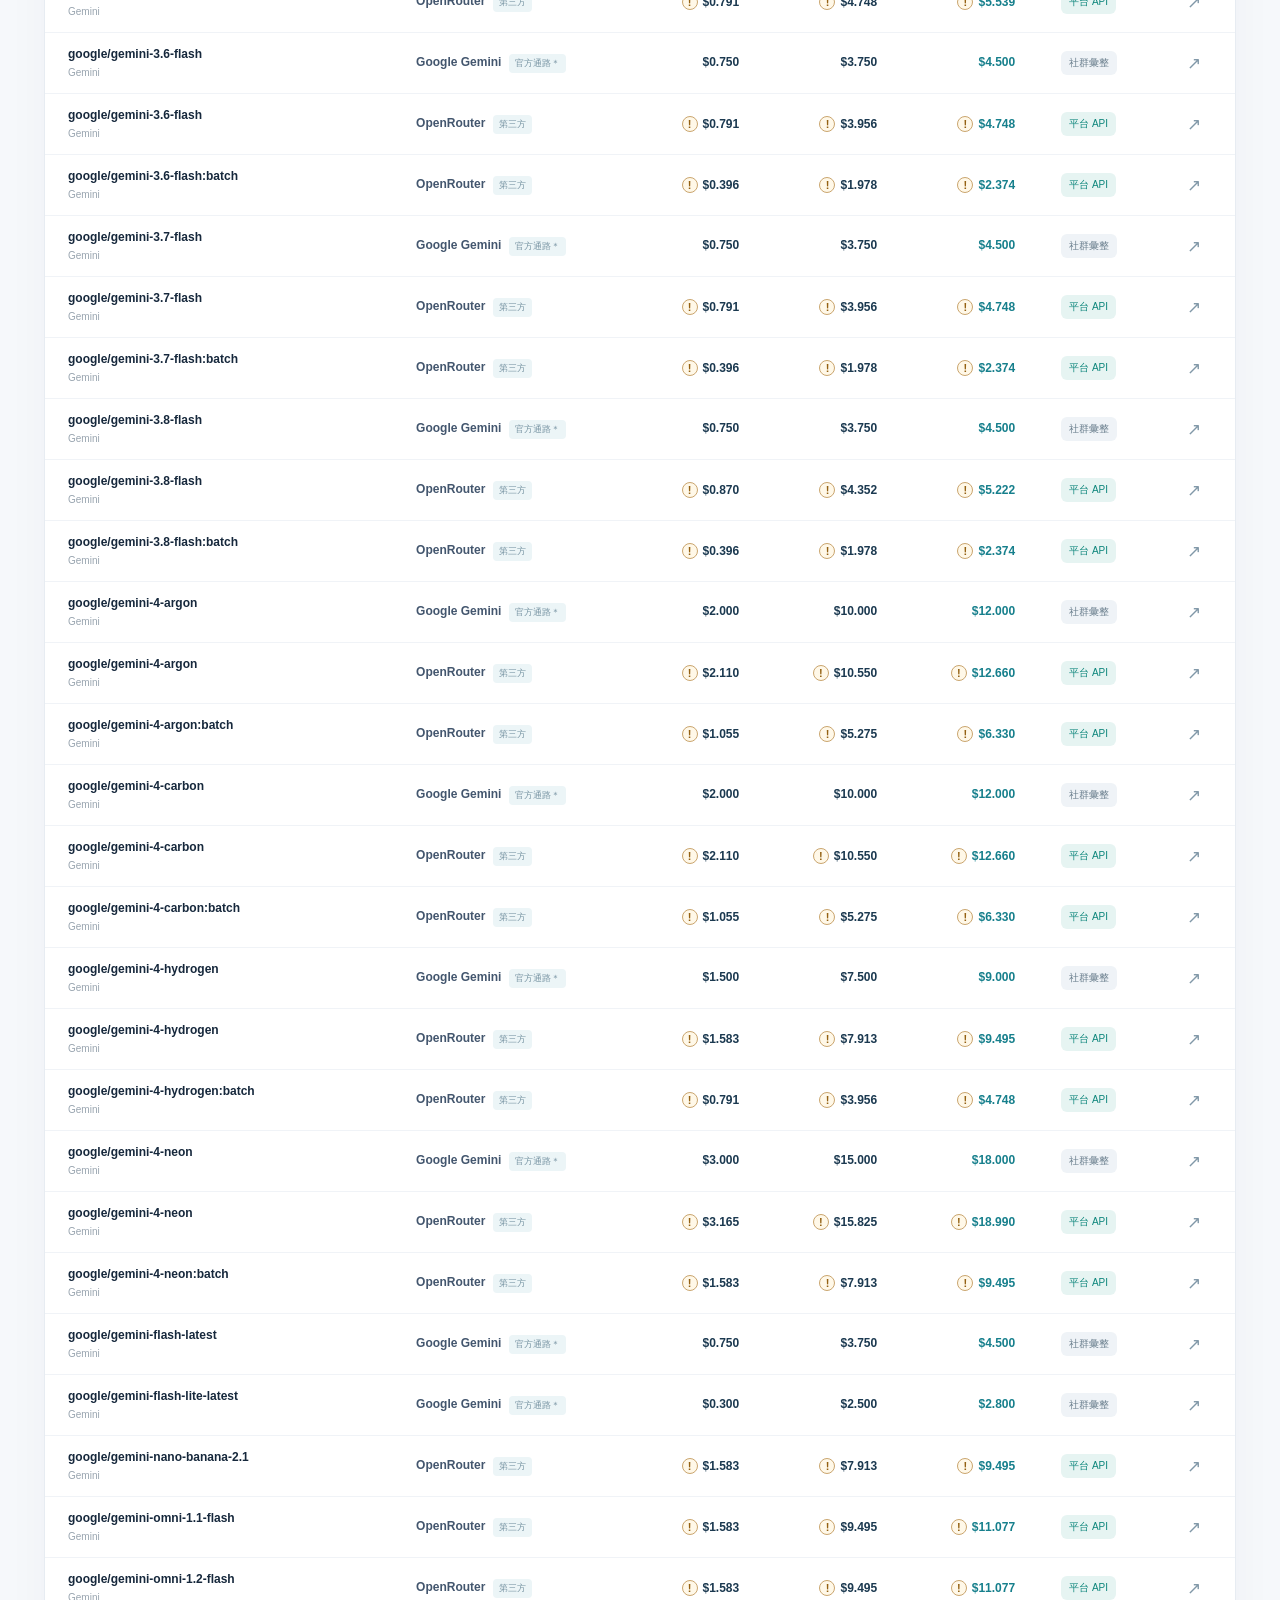
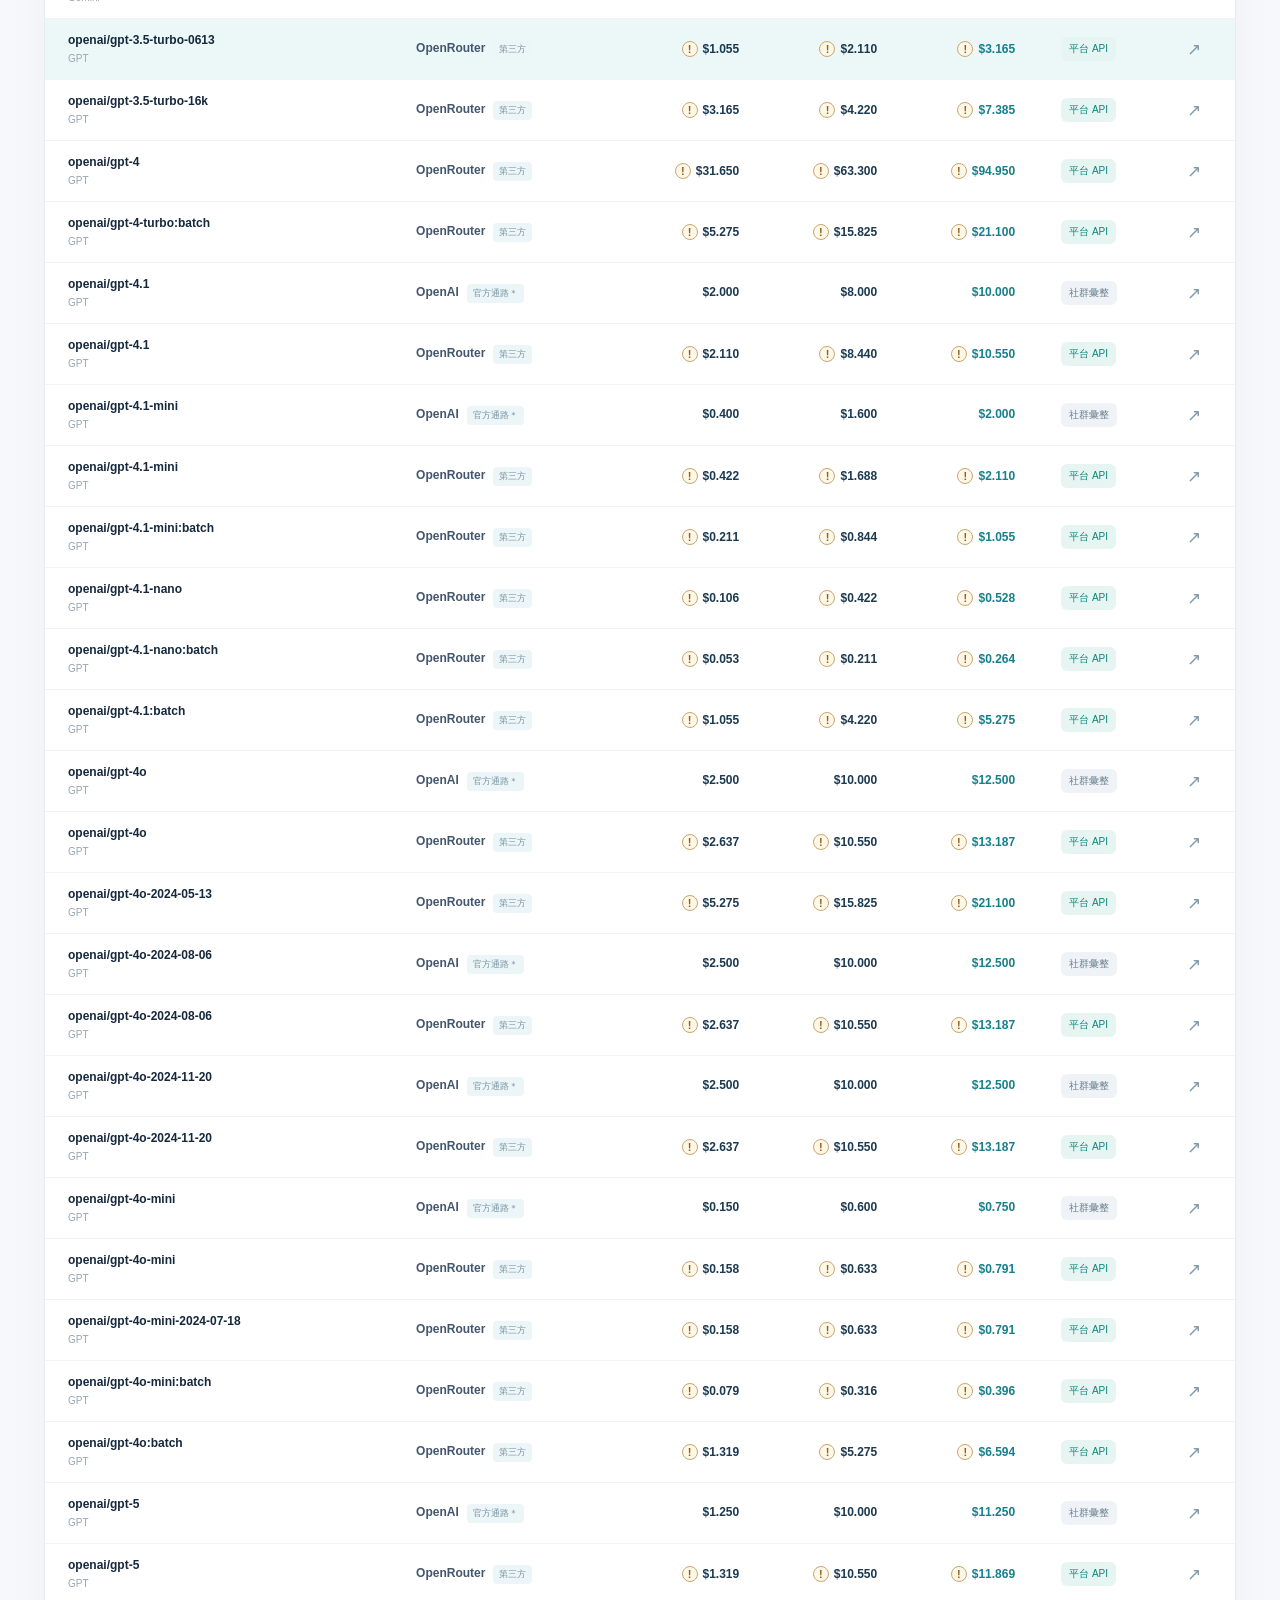
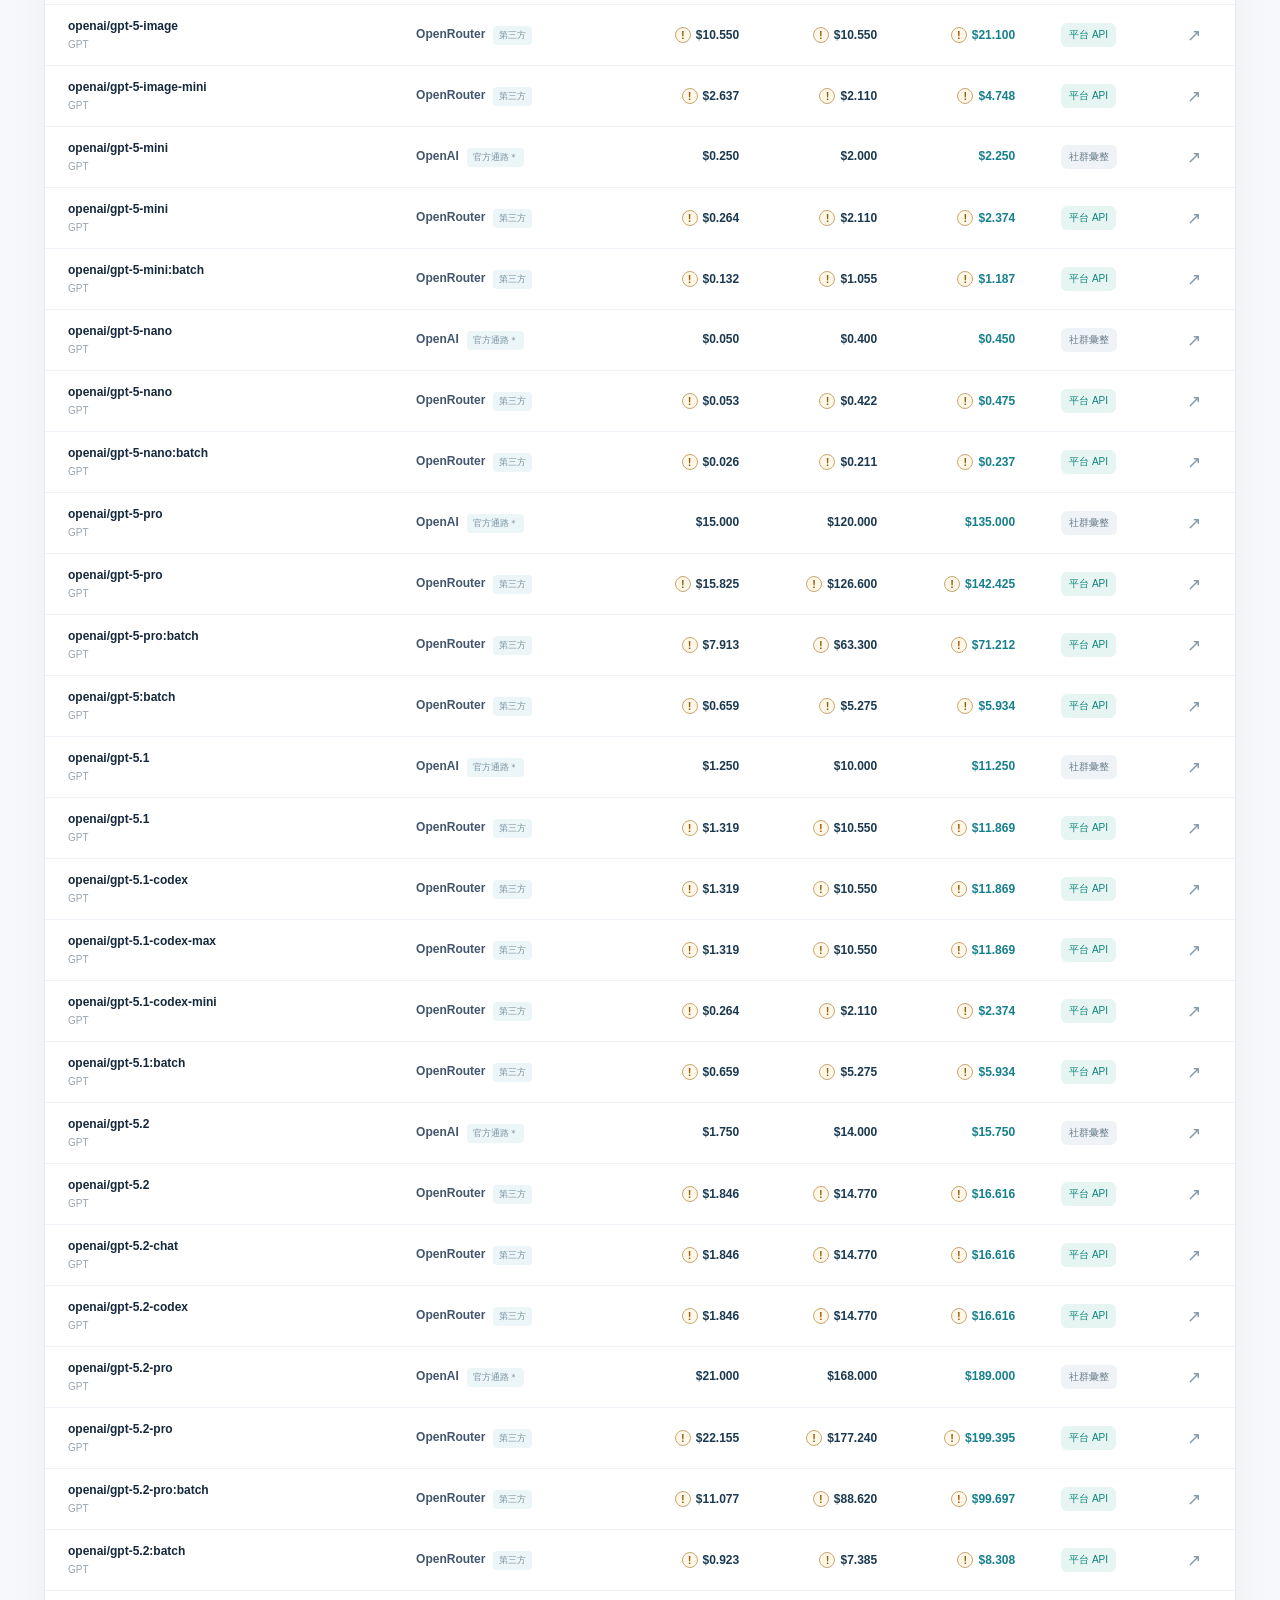
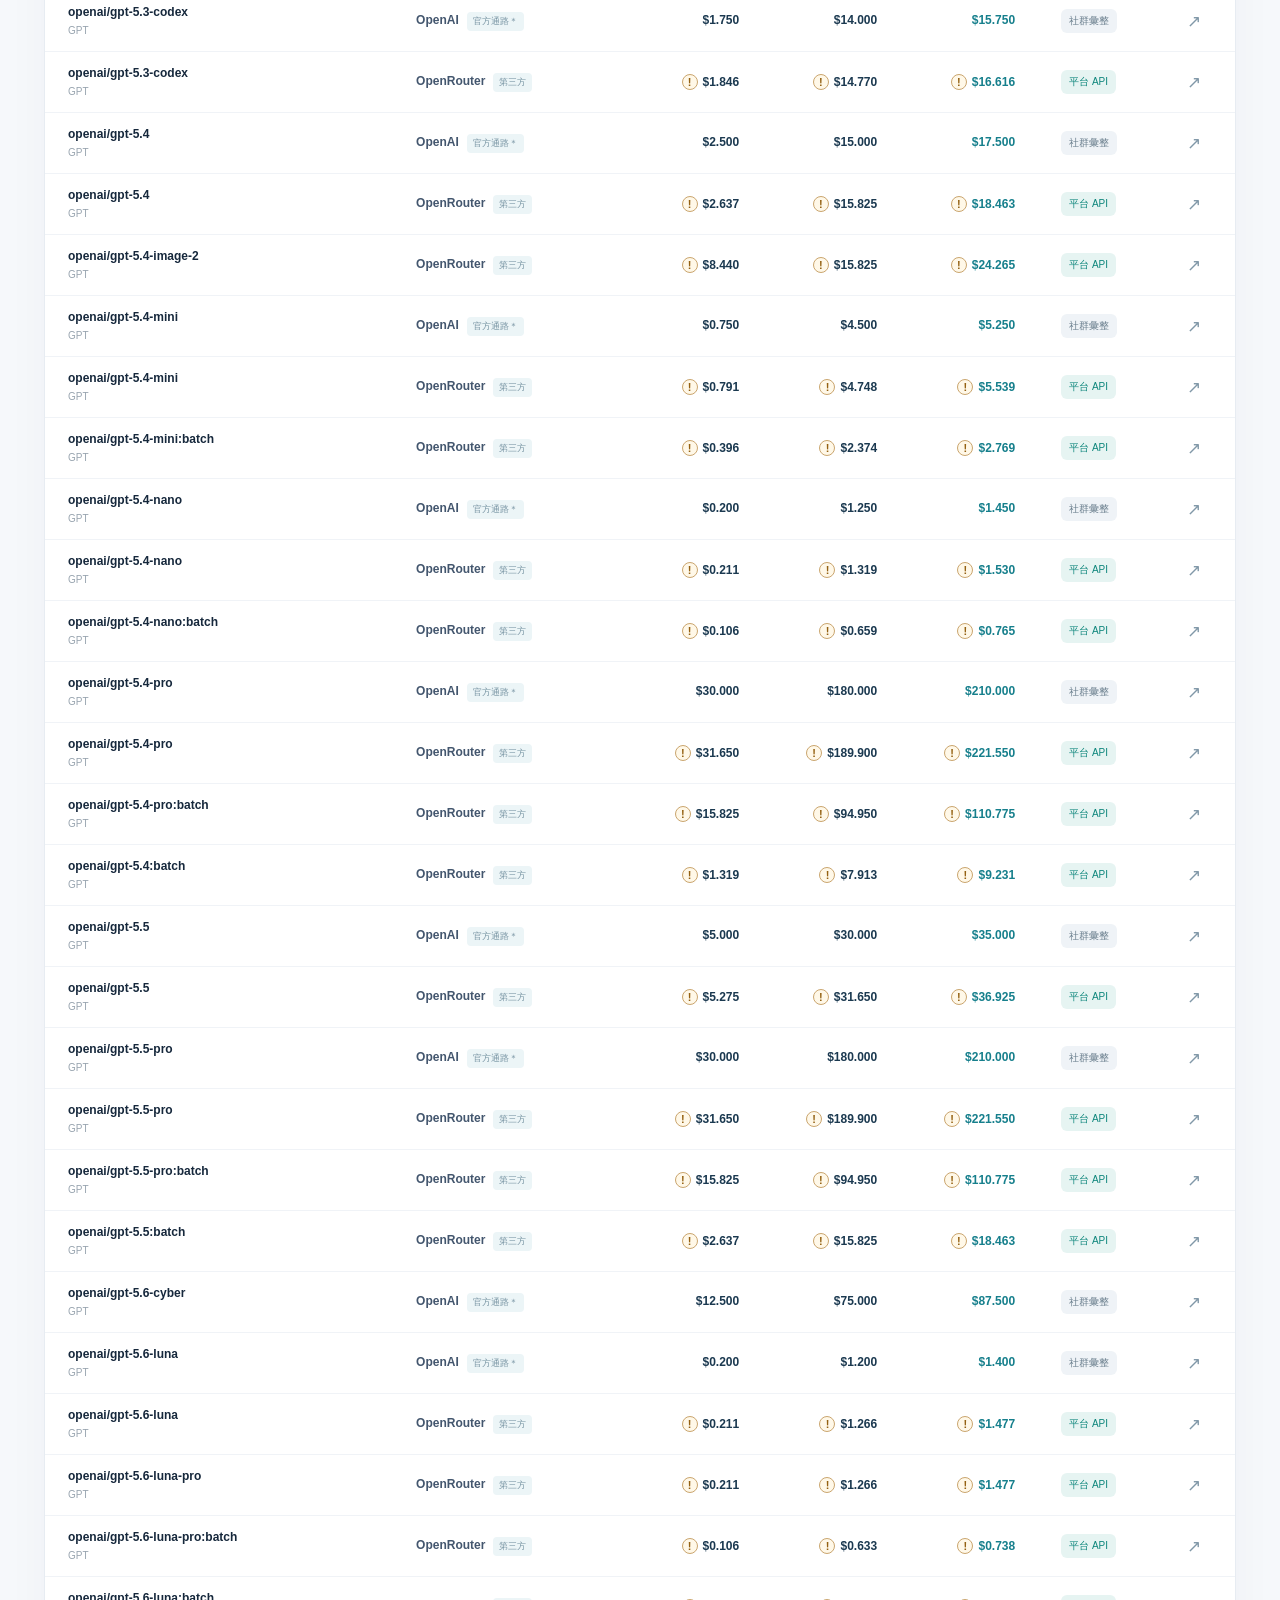
==== commit 325e311c: "ui: sort quotes directly from table column headers" ====
--- a/site/index.html
+++ b/site/index.html
@@ -72,11 +72,11 @@
           <div class="filter-controls">
             <label class="search"><span aria-hidden="true">⌕</span><input id="search" placeholder="搜尋模型或平台…" autocomplete="off" aria-label="搜尋模型或平台"></label>
             <label class="select-wrap"><span>平台</span><select id="provider"><option value="all">全部</option></select></label>
-            <label class="select-wrap"><span>排序</span><select id="sort"><option value="model">模型名稱</option><option value="input">輸入價格 ↑</option><option value="output">輸出價格 ↑</option><option value="total">合計價格 ↑</option></select></label>
+            
           </div>
         </div>
         <div id="loadNotice" class="load-notice" role="status" aria-live="polite">正在載入價格資料…</div>
-        <div class="table-scroll"><table id="priceTable"><thead><tr><th>模型 / 系列</th><th>API 供應平台</th><th class="num">輸入 / 百萬</th><th class="num">輸出 / 百萬</th><th class="num">合計 / 百萬</th><th>資料來源</th><th></th></tr></thead><tbody id="priceRows"></tbody></table></div>
+        <div class="table-scroll"><table id="priceTable"><thead><tr><th data-sort-header="model" aria-sort="ascending"><button type="button" class="sort-button" data-sort="model">模型 / 系列<span class="sort-indicator" aria-hidden="true">↑</span></button></th><th data-sort-header="provider" aria-sort="none"><button type="button" class="sort-button" data-sort="provider">API 供應平台<span class="sort-indicator" aria-hidden="true">↕</span></button></th><th class="num" data-sort-header="input" aria-sort="none"><button type="button" class="sort-button" data-sort="input">輸入 / 百萬<span class="sort-indicator" aria-hidden="true">↕</span></button></th><th class="num" data-sort-header="output" aria-sort="none"><button type="button" class="sort-button" data-sort="output">輸出 / 百萬<span class="sort-indicator" aria-hidden="true">↕</span></button></th><th class="num" data-sort-header="total" aria-sort="none"><button type="button" class="sort-button" data-sort="total">合計 / 百萬<span class="sort-indicator" aria-hidden="true">↕</span></button></th><th data-sort-header="source" aria-sort="none"><button type="button" class="sort-button" data-sort="source">資料來源<span class="sort-indicator" aria-hidden="true">↕</span></button></th><th aria-label="開啟詳情"></th></tr></thead><tbody id="priceRows"></tbody></table></div>
         <div class="empty-state" id="emptyState" hidden><div class="empty-icon" aria-hidden="true">◇</div><h3 id="emptyTitle">尚無價格資料</h3><p id="emptyText">請先執行第一次「full」更新，資料通過驗證後會自動顯示在此。</p></div>
         <footer class="table-footer"><span id="shownCount">價格資料載入中…</span><span>OpenRouter 已按方案換算含費參考價；小額儲值最低費與稅金另計</span></footer>
       </section>
--- a/site/style.css
+++ b/site/style.css
@@ -38,8 +38,10 @@
 .estimate-switches{display:flex;gap:24px;align-items:center;flex-wrap:wrap}
 .estimate-switches .billing-filter{margin:15px 0 5px}
 .estimate-cost{min-width:125px}
-.estimate-usd{display:flex;align-items:center;justify-content:flex-end;font-weight:790;font-size:13px;color:#164b61;font-variant-numeric:tabular-nums}
-.estimate-twd{display:block;font-size:10px;color:#8298a7;font-variant-numeric:tabular-nums;line-height:1.9;white-space:nowrap}
+.estimate-money{display:flex;align-items:center;justify-content:flex-end;font-weight:790;font-size:13px;color:#164b61;font-variant-numeric:tabular-nums}
+.currency-filter .billing-option:disabled{opacity:.46;cursor:not-allowed}
+.estimate-peers .estimate-peer-price .price-with-info{justify-content:flex-end;gap:4px}
+.estimate-peers .estimate-peer-price .fee-info-button{width:15px;height:15px;font-size:10px;line-height:13px}
 .estimate-unsupported{display:block;color:#9daeb9;font-size:16px}
 .estimate-muted{display:block;color:#9facb8;font-size:9px;max-width:150px;overflow:hidden;text-overflow:ellipsis}
 .fx-stat{font-size:26px}
@@ -83,3 +85,19 @@
   .scenario-summary span{font-size:10px}
   .scenario-summary strong{font-size:16px}
 }
+
+/* Uniform numeric alignment: both platforms use the same reserved warning-icon slot. */
+.price-with-info{font-variant-numeric:tabular-nums;font-feature-settings:"tnum" 1}
+.price-with-info .money-number{font-variant-numeric:tabular-nums;font-feature-settings:"tnum" 1;text-align:right}
+.price-with-info .fee-info-placeholder{width:16px;height:16px;flex:0 0 16px;visibility:hidden;pointer-events:none}
+.estimate-cost .price-with-info,.estimate-peer-price .price-with-info{justify-content:flex-end}
+.estimate-detail-line .money-number,.estimate-round-item .money-number{font-variant-numeric:tabular-nums;font-feature-settings:"tnum" 1}
+
+/* Sort directly from column headings; preserve numeric alignment and mobile scroll. */
+.sort-button{display:inline-flex;align-items:center;gap:6px;min-height:28px;padding:0;margin:0;border:0;background:transparent;color:inherit;font:inherit;font-weight:inherit;letter-spacing:inherit;text-transform:inherit;white-space:nowrap;cursor:pointer;text-align:inherit}
+.sort-button:hover,.sort-button:focus-visible{color:#137e90}
+.sort-button:focus-visible{outline:2px solid #68aeba;outline-offset:3px;border-radius:3px}
+.sort-indicator{display:inline-flex;width:13px;align-items:center;justify-content:center;color:#a5b6c1;font-size:13px;font-weight:850;line-height:1}
+th[aria-sort="ascending"] .sort-button,th[aria-sort="descending"] .sort-button{color:#116f80}
+th[aria-sort="ascending"] .sort-indicator,th[aria-sort="descending"] .sort-indicator{color:#138496}
+th.num .sort-button{margin-left:auto}
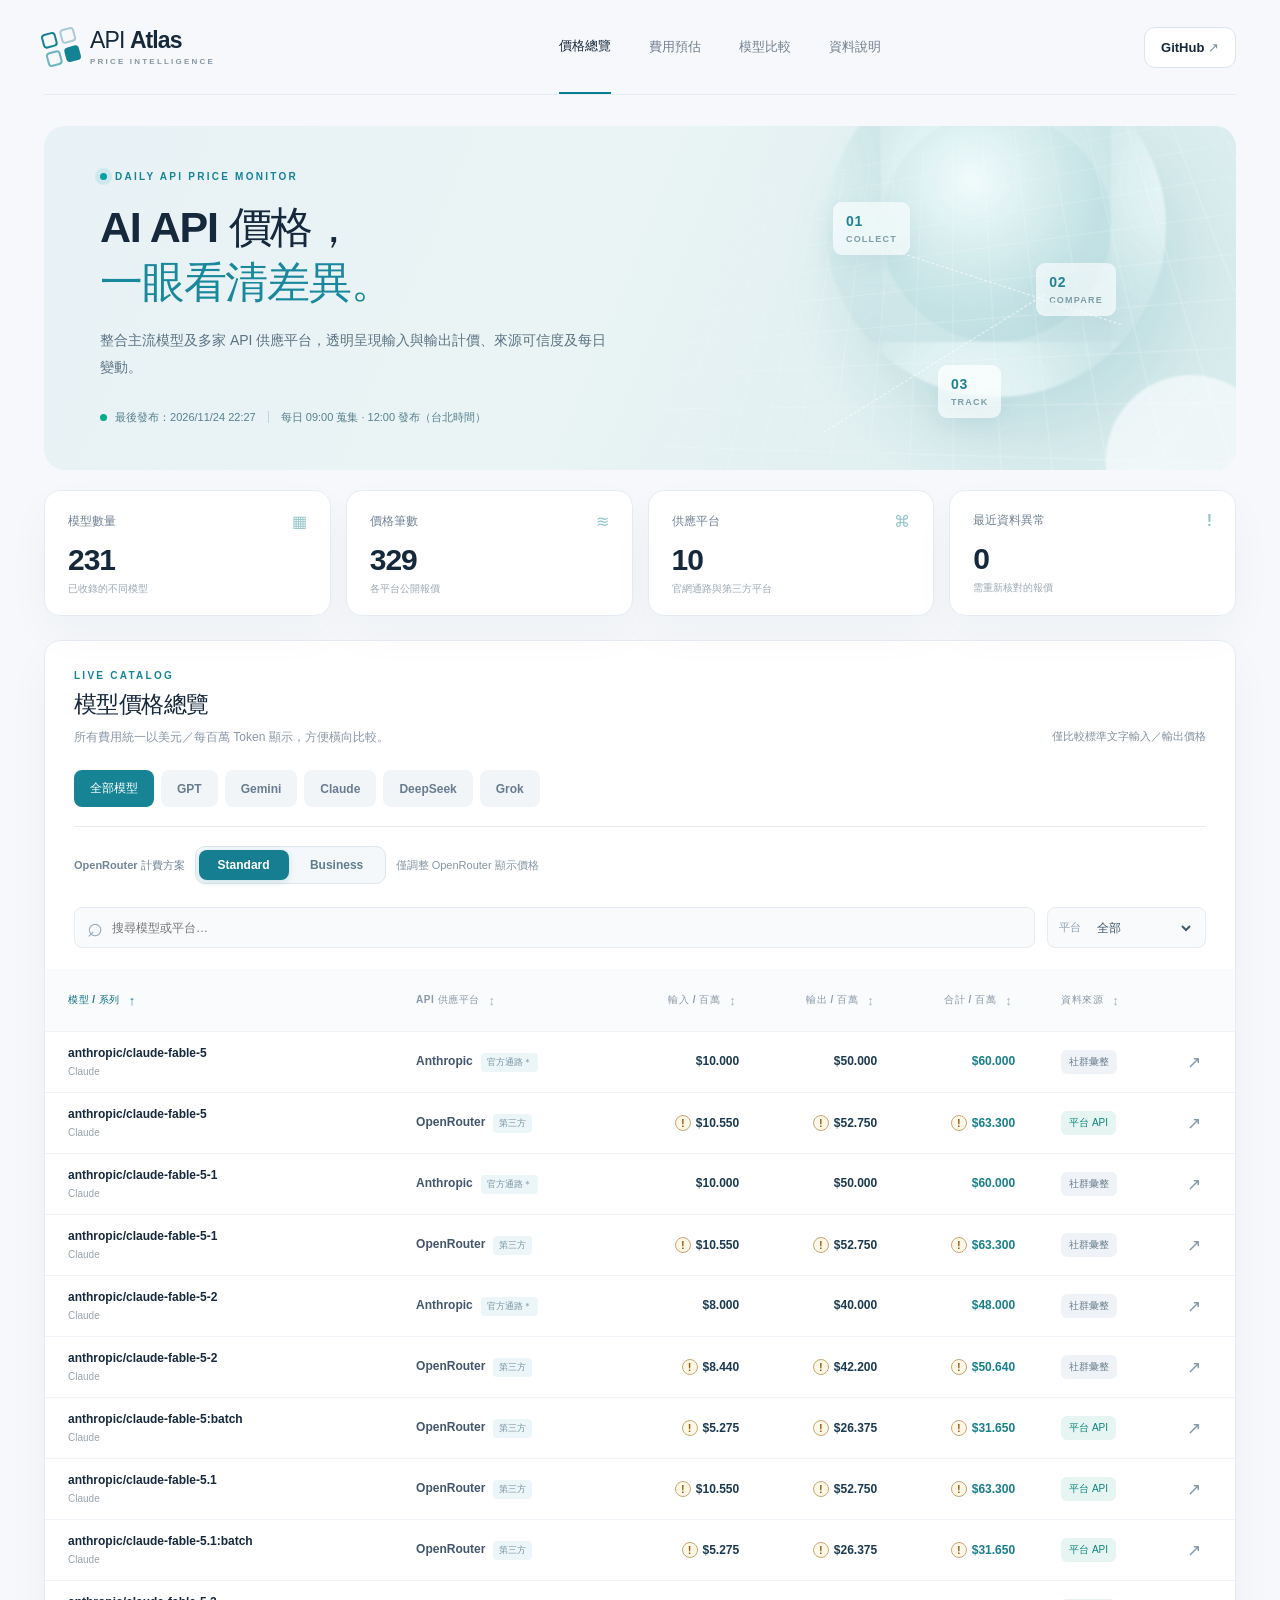
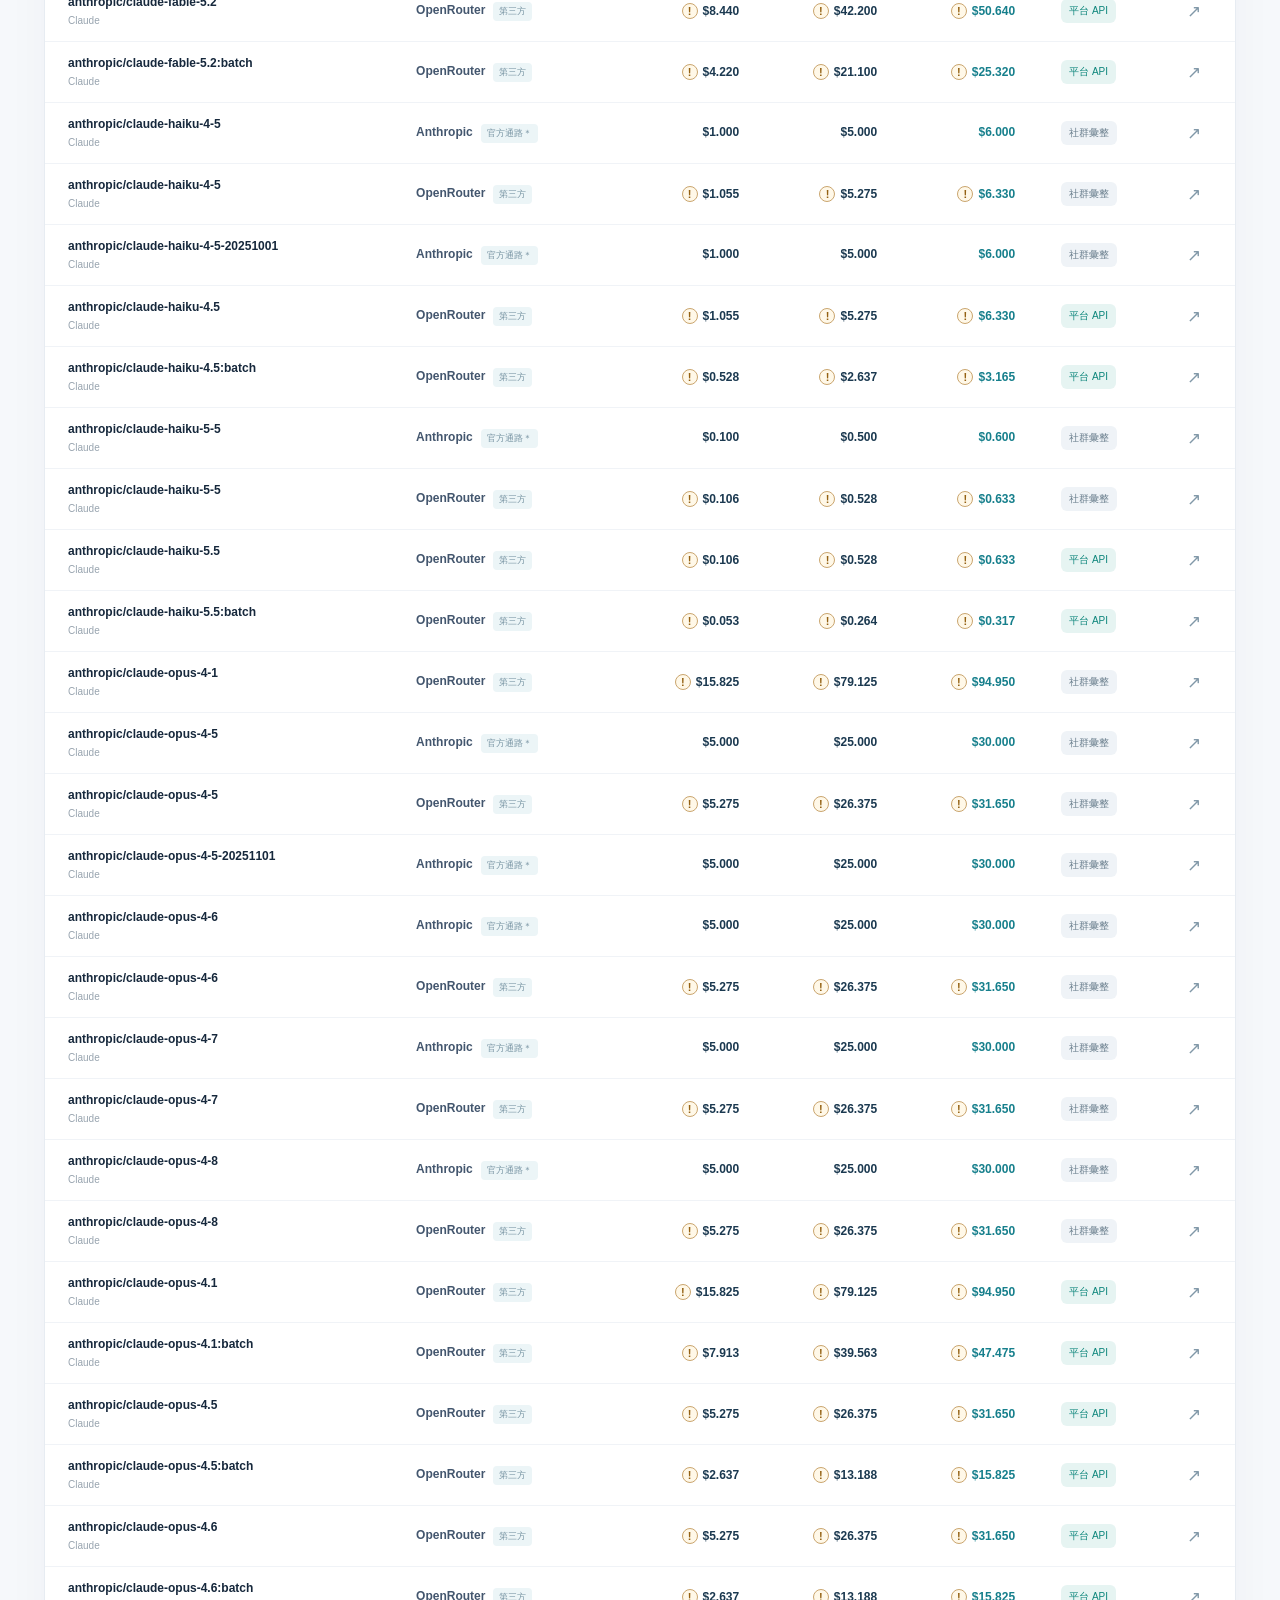
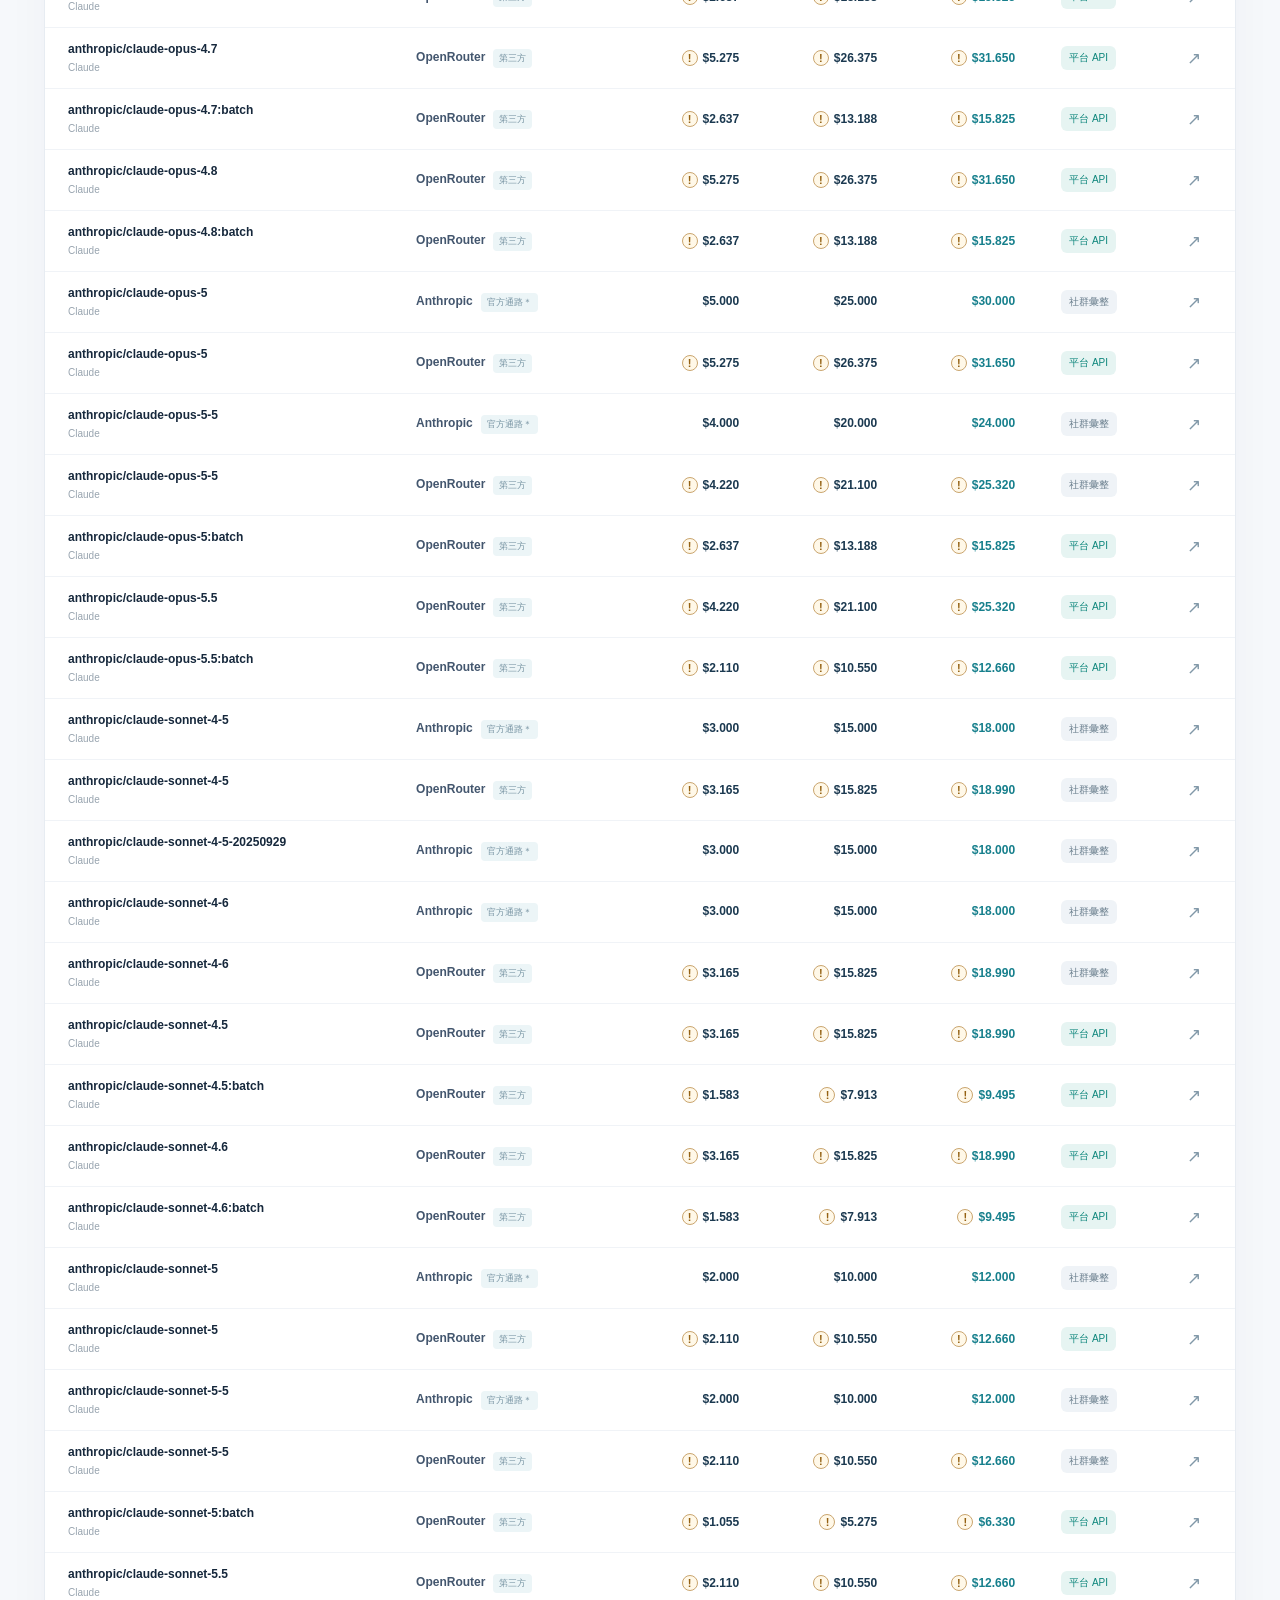
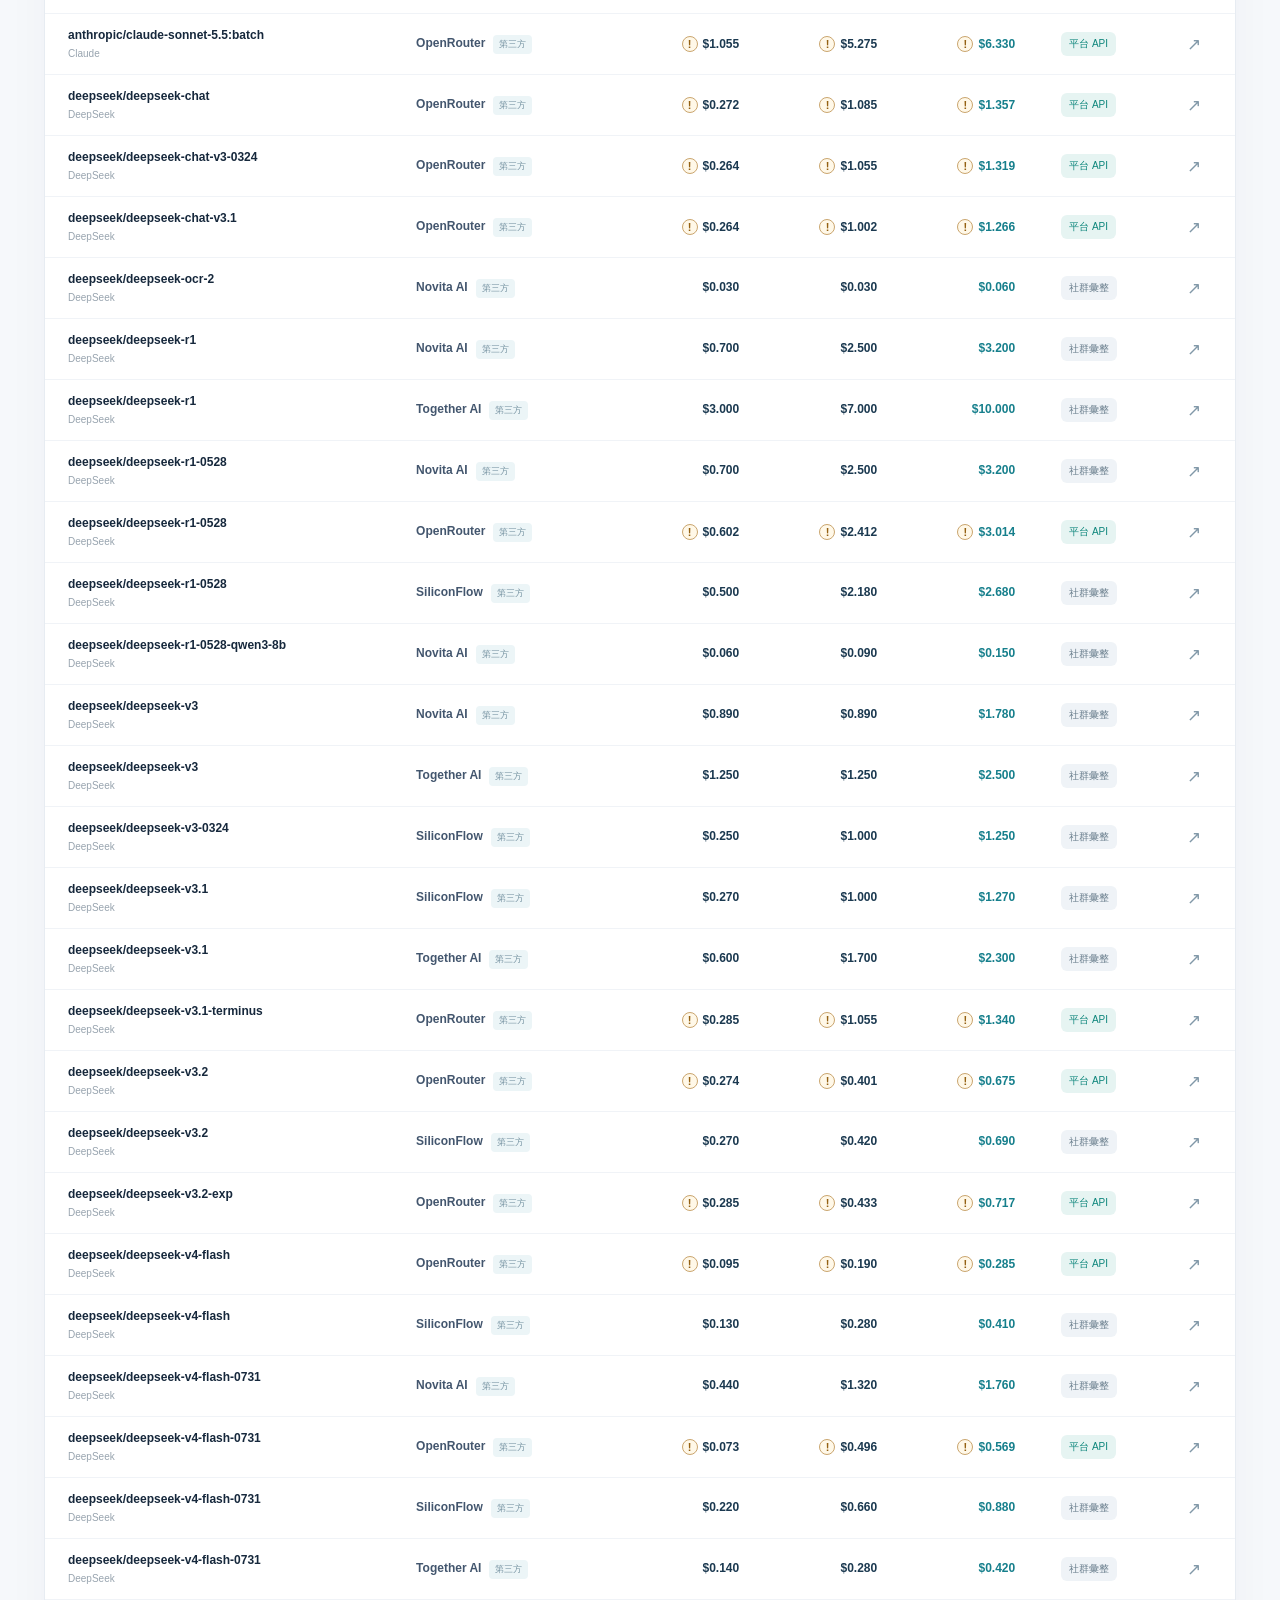
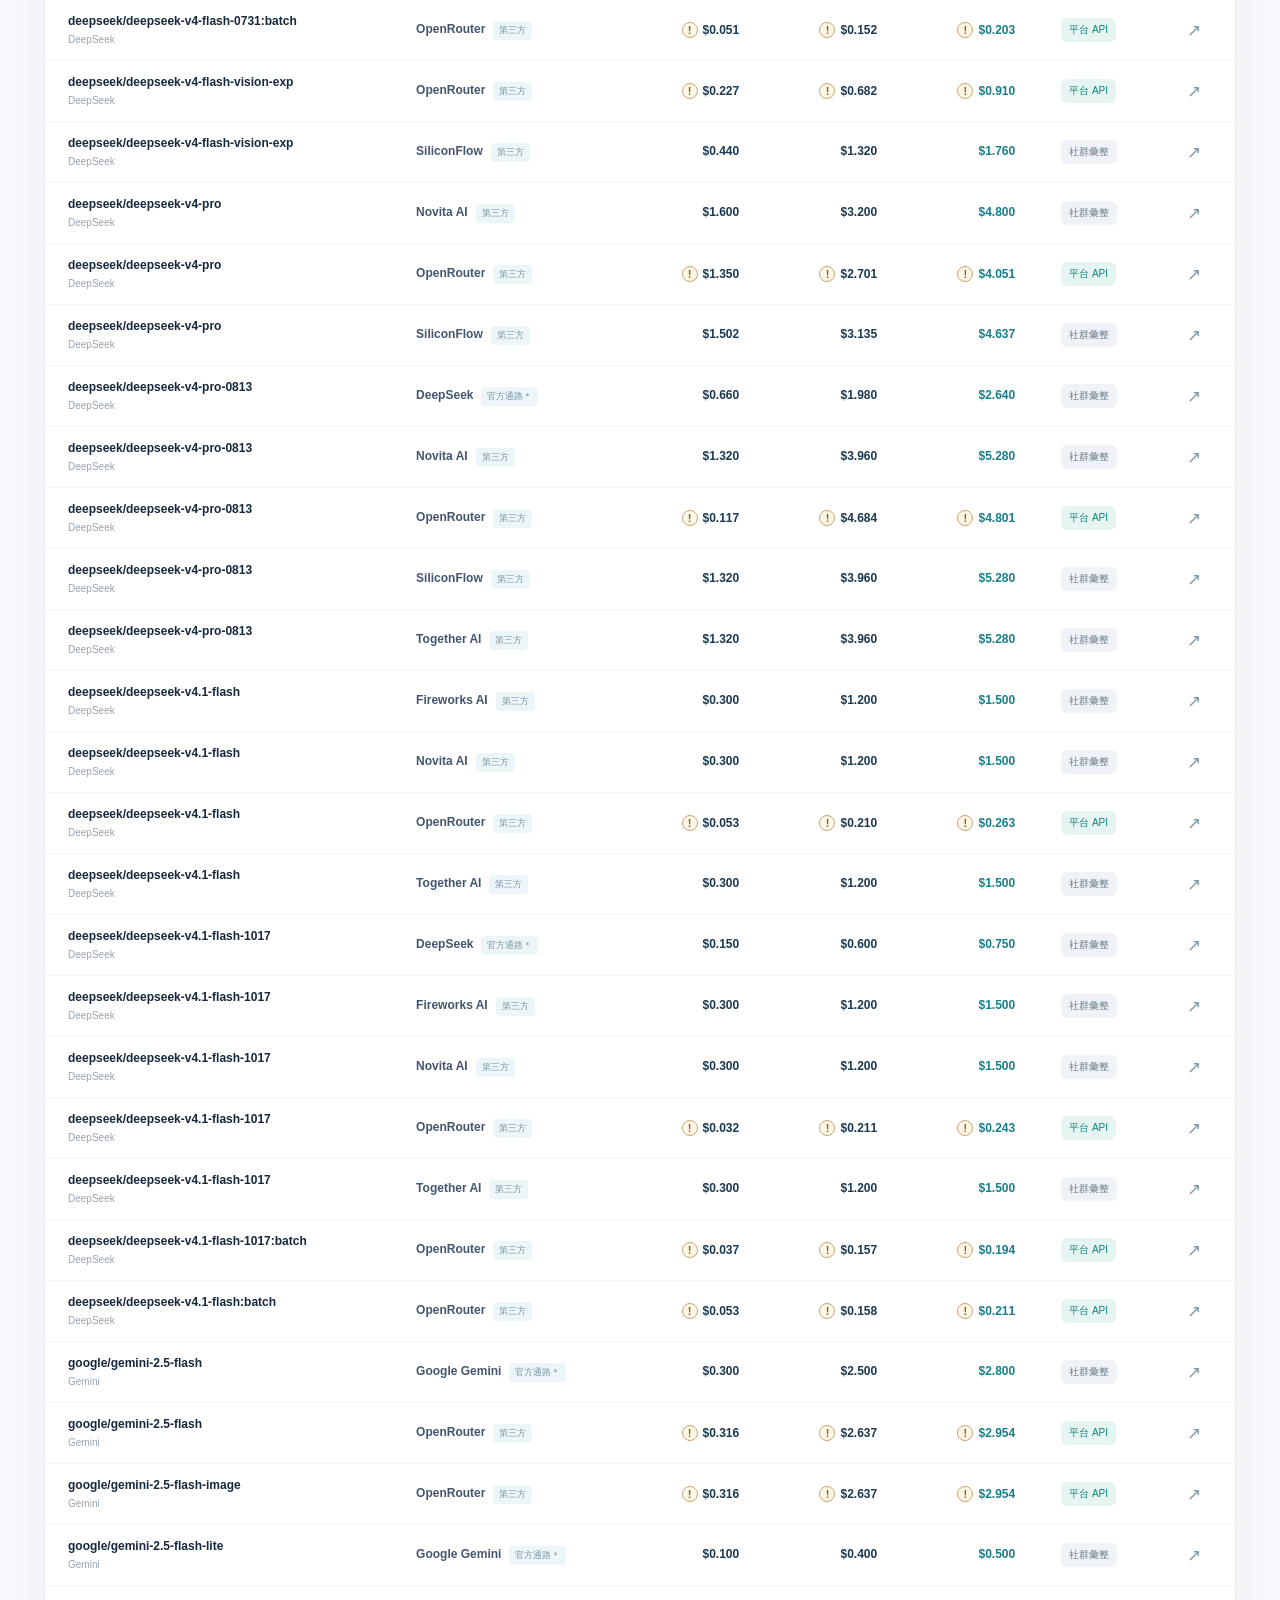
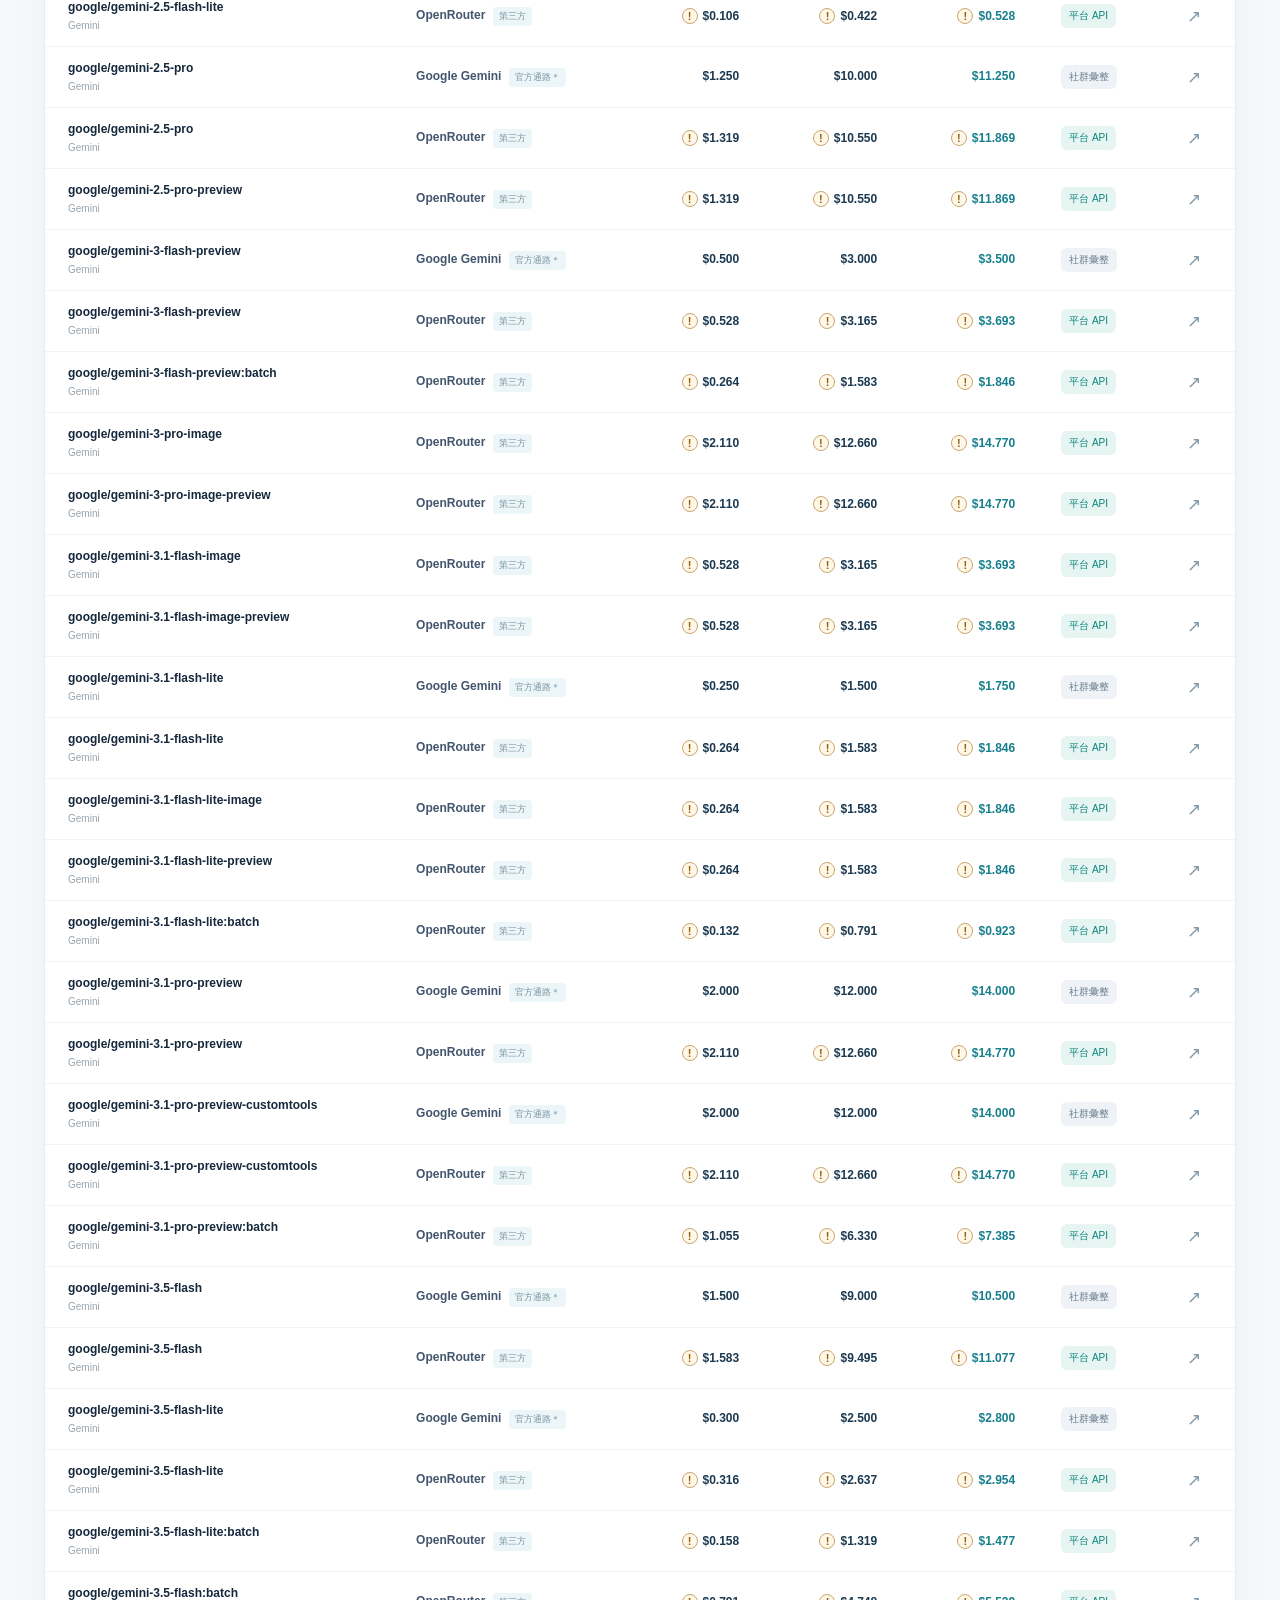
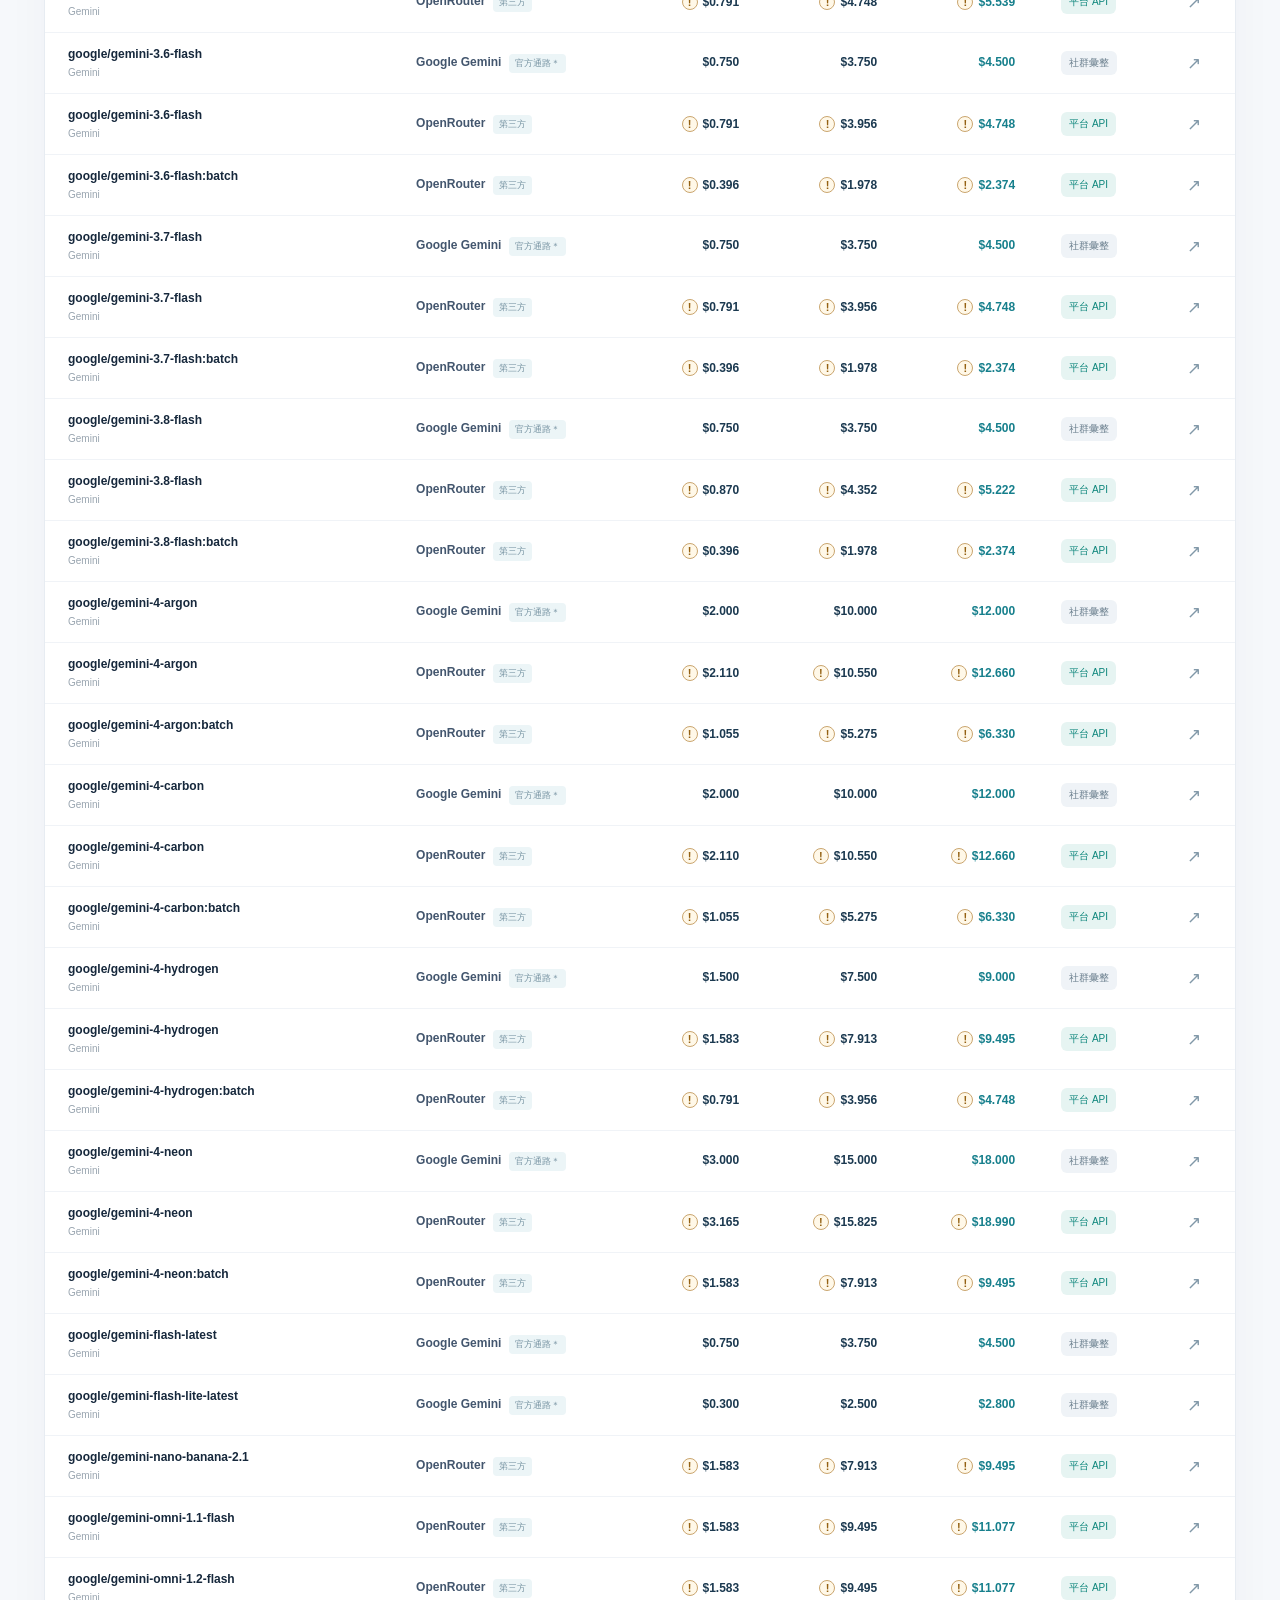
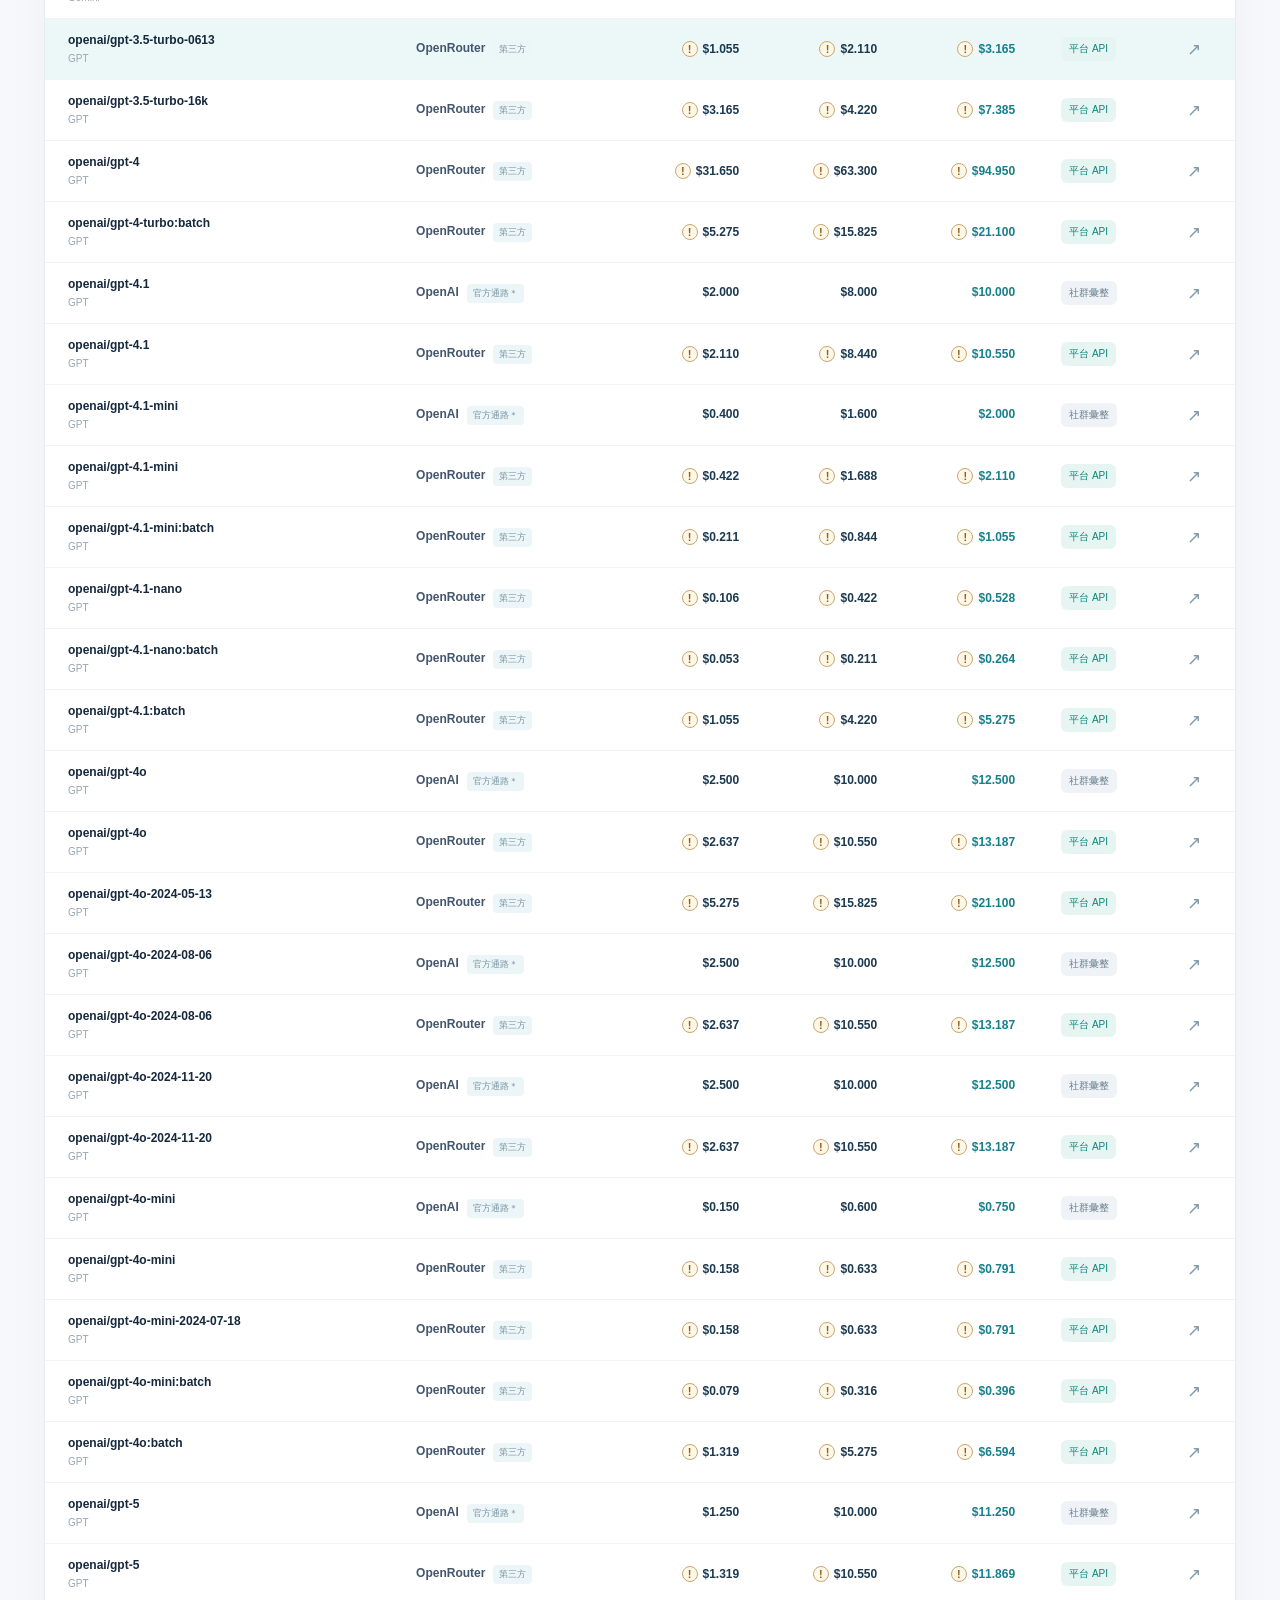
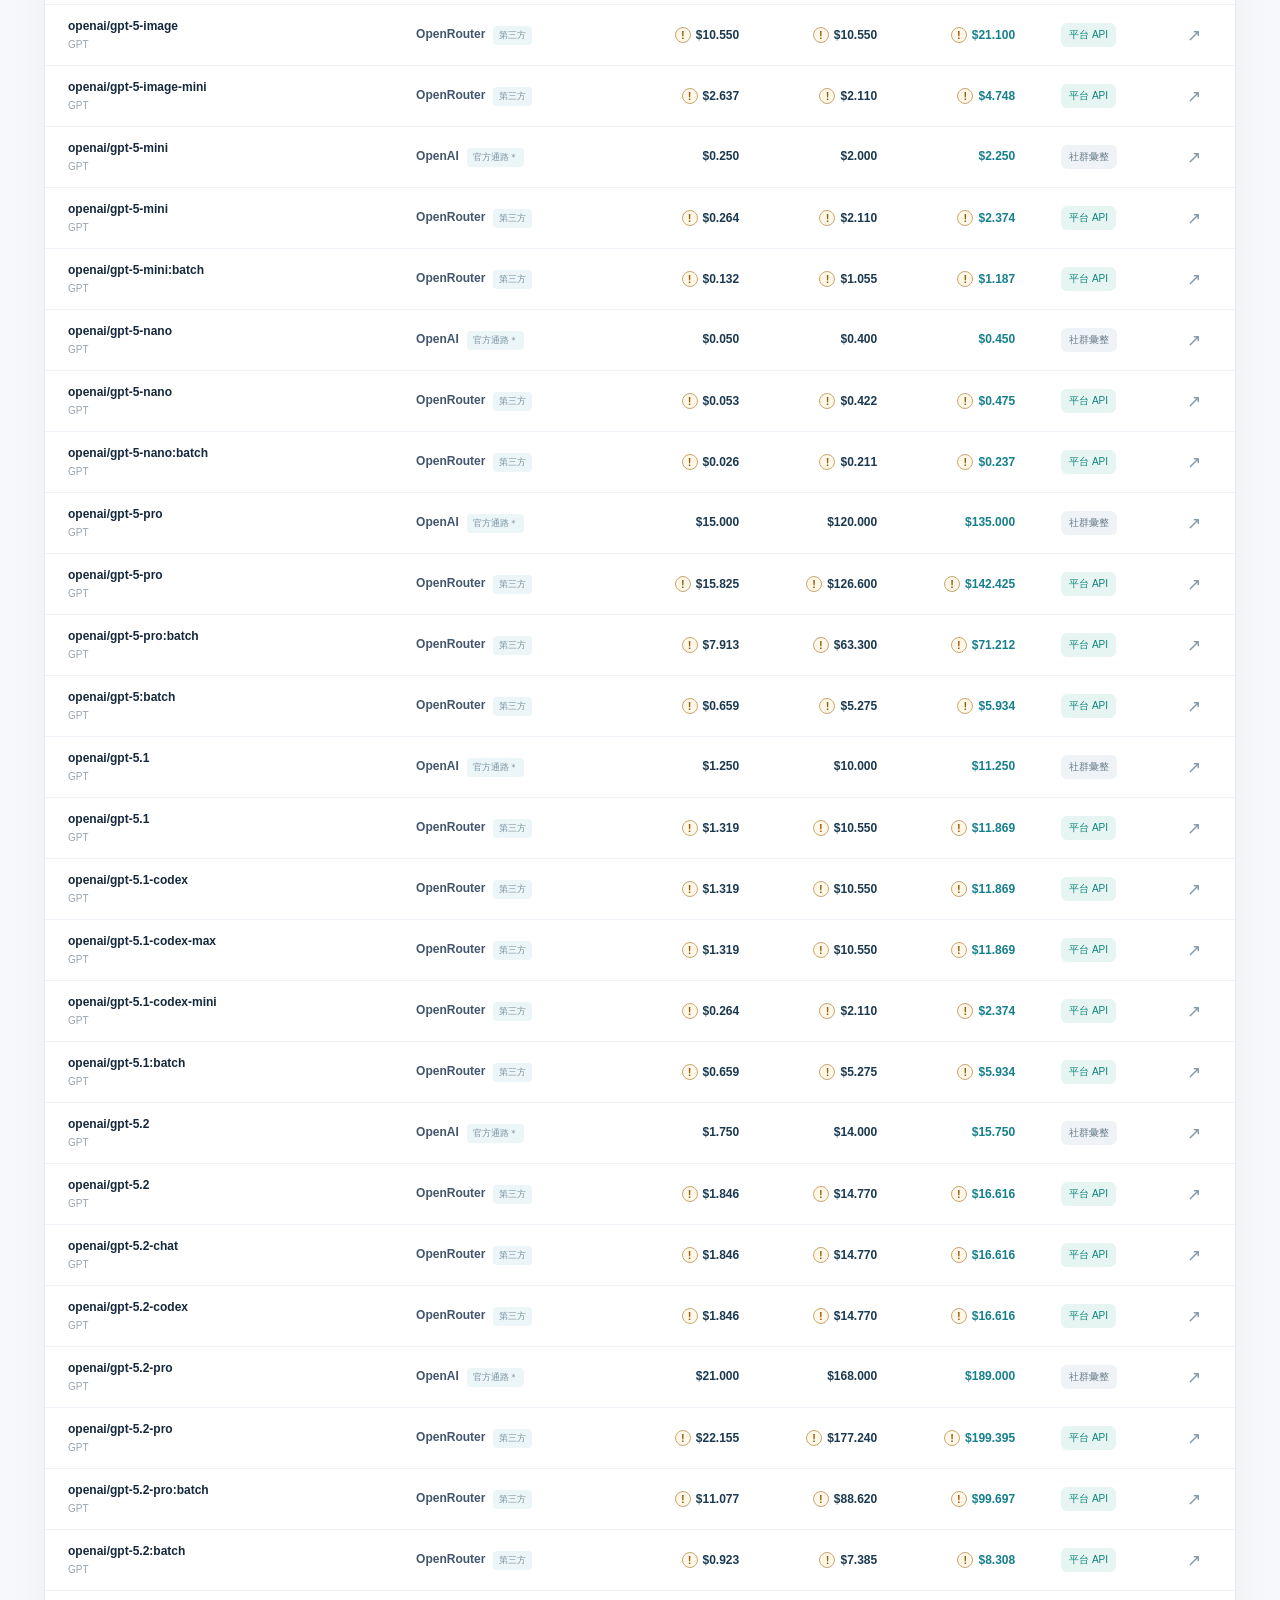
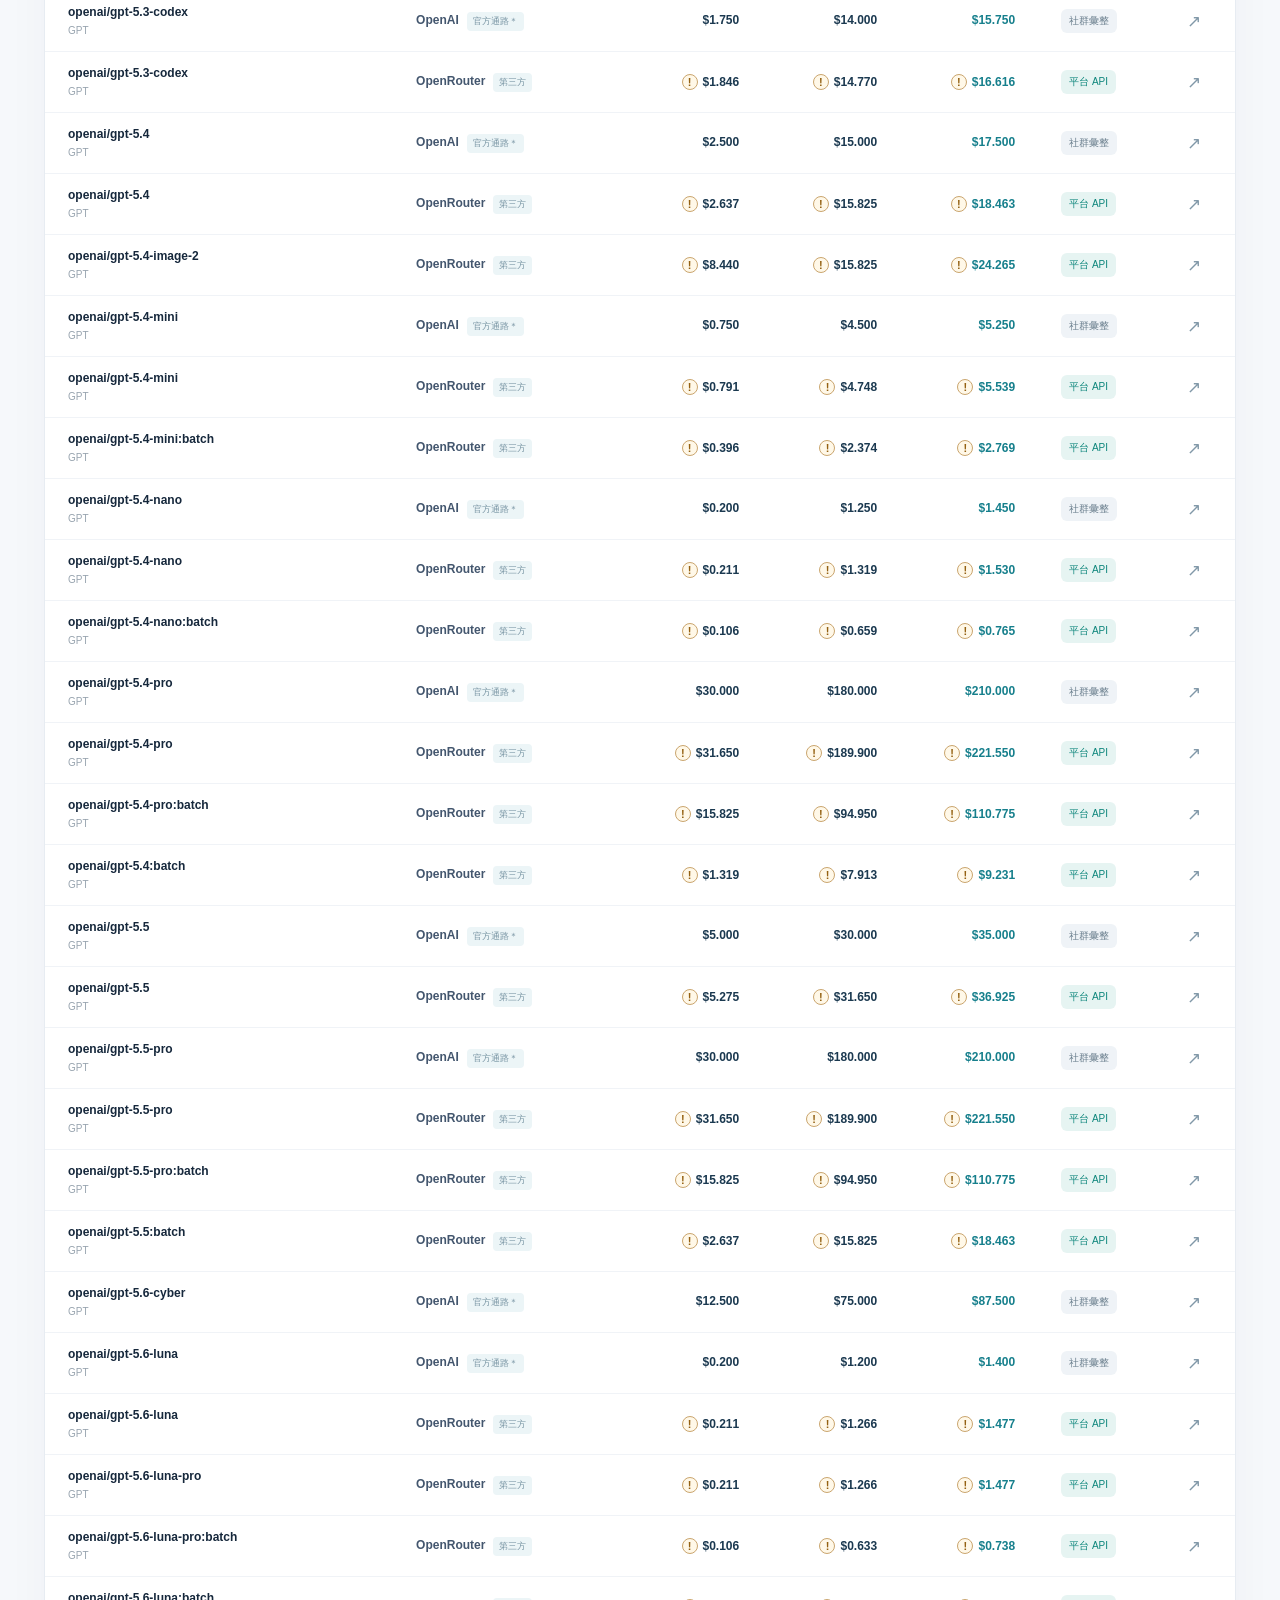
==== commit 707391c5: "ui: responsive mobile cards, navigation and pricing controls" ====
--- a/site/index.html
+++ b/site/index.html
@@ -75,8 +75,19 @@
             
           </div>
         </div>
+
+        <div class="mobile-sort-bar" role="group" aria-label="手機版欄位排序">
+          <span class="mobile-sort-caption">排序</span>
+          <button type="button" class="mobile-sort-item" data-sort-header="model" data-sort="model" aria-pressed="true">模型<span class="sort-indicator" aria-hidden="true">↑</span></button>
+          <button type="button" class="mobile-sort-item" data-sort-header="provider" data-sort="provider" aria-pressed="false">平台<span class="sort-indicator" aria-hidden="true">↕</span></button>
+          <button type="button" class="mobile-sort-item" data-sort-header="input" data-sort="input" aria-pressed="false">輸入價<span class="sort-indicator" aria-hidden="true">↕</span></button>
+          <button type="button" class="mobile-sort-item" data-sort-header="output" data-sort="output" aria-pressed="false">輸出價<span class="sort-indicator" aria-hidden="true">↕</span></button>
+          <button type="button" class="mobile-sort-item" data-sort-header="total" data-sort="total" aria-pressed="false">合計價<span class="sort-indicator" aria-hidden="true">↕</span></button>
+          <button type="button" class="mobile-sort-item" data-sort-header="source" data-sort="source" aria-pressed="false">來源<span class="sort-indicator" aria-hidden="true">↕</span></button>
+        </div>
         <div id="loadNotice" class="load-notice" role="status" aria-live="polite">正在載入價格資料…</div>
         <div class="table-scroll"><table id="priceTable"><thead><tr><th data-sort-header="model" aria-sort="ascending"><button type="button" class="sort-button" data-sort="model">模型 / 系列<span class="sort-indicator" aria-hidden="true">↑</span></button></th><th data-sort-header="provider" aria-sort="none"><button type="button" class="sort-button" data-sort="provider">API 供應平台<span class="sort-indicator" aria-hidden="true">↕</span></button></th><th class="num" data-sort-header="input" aria-sort="none"><button type="button" class="sort-button" data-sort="input">輸入 / 百萬<span class="sort-indicator" aria-hidden="true">↕</span></button></th><th class="num" data-sort-header="output" aria-sort="none"><button type="button" class="sort-button" data-sort="output">輸出 / 百萬<span class="sort-indicator" aria-hidden="true">↕</span></button></th><th class="num" data-sort-header="total" aria-sort="none"><button type="button" class="sort-button" data-sort="total">合計 / 百萬<span class="sort-indicator" aria-hidden="true">↕</span></button></th><th data-sort-header="source" aria-sort="none"><button type="button" class="sort-button" data-sort="source">資料來源<span class="sort-indicator" aria-hidden="true">↕</span></button></th><th aria-label="開啟詳情"></th></tr></thead><tbody id="priceRows"></tbody></table></div>
+        <button id="priceMore" type="button" class="mobile-load-more" hidden>顯示更多報價</button>
         <div class="empty-state" id="emptyState" hidden><div class="empty-icon" aria-hidden="true">◇</div><h3 id="emptyTitle">尚無價格資料</h3><p id="emptyText">請先執行第一次「full」更新，資料通過驗證後會自動顯示在此。</p></div>
         <footer class="table-footer"><span id="shownCount">價格資料載入中…</span><span>OpenRouter 已按方案換算含費參考價；小額儲值最低費與稅金另計</span></footer>
       </section>
--- a/site/style.css
+++ b/site/style.css
@@ -23,7 +23,7 @@
 .quick-nav{display:none;padding:10px 12px;border:1px solid #cce0e4;border-radius:9px;background:#fff;color:var(--teal);font-size:12px;font-weight:750;text-decoration:none;white-space:nowrap}
 .estimate-hero{min-height:290px}
 .estimate-form{padding:0 29px 25px}
-.scenario-grid{display:grid;grid-template-columns:repeat(3,minmax(0,1fr));gap:14px}
+.scenario-grid{display:grid;grid-template-columns:repeat(2,minmax(0,1fr));gap:14px}
 .scenario-grid label{display:flex;flex-direction:column;font-size:12px;font-weight:750;color:#4d687b;min-width:0}
 .scenario-grid small{font-size:10px;color:#92a1b0;font-weight:400;margin:5px 0 9px;min-height:15px}
 .scenario-grid input{display:block;width:100%;border:1px solid #e1e9ef;background:#f9fbfc;border-radius:9px;padding:12px 13px;font-variant-numeric:tabular-nums;font-size:14px;color:#203c50;outline-color:#74c3cb}
@@ -101,3 +101,118 @@
 th[aria-sort="ascending"] .sort-button,th[aria-sort="descending"] .sort-button{color:#116f80}
 th[aria-sort="ascending"] .sort-indicator,th[aria-sort="descending"] .sort-indicator{color:#138496}
 th.num .sort-button{margin-left:auto}
+
+
+/* Mobile-first reading layer: desktop retains the existing data table. */
+.mobile-sort-bar,.mobile-load-more{display:none}
+@media(max-width:750px){
+  html,body{max-width:100%;overflow-x:clip}
+  .app-shell{padding:0 12px}
+  .topbar{height:auto;min-height:0;padding:13px 2px 0;display:flex;flex-wrap:wrap;align-items:center;gap:10px}
+  .topbar .top-nav{display:flex;order:3;margin:0;width:100%;max-width:100%;height:46px;gap:20px;align-items:center;overflow-x:auto;overflow-y:hidden;scrollbar-width:none;border-top:1px solid var(--line)}
+  .topbar .top-nav::-webkit-scrollbar{display:none}
+  .topbar .top-nav a{flex:0 0 auto;height:45px;white-space:nowrap;font-size:12px}
+  .topbar .quick-nav,.topbar .top-link{display:none}
+  .brand{min-height:38px}
+  .hero,.estimate-hero{min-height:0;margin-top:13px;padding:25px 19px;border-radius:15px}
+  .hero-art{display:none}
+  .hero-copy{width:100%;min-width:0}
+  .hero h1{font-size:clamp(25px,7.2vw,34px);line-height:1.3;letter-spacing:-.8px}
+  .hero p{max-width:100%;font-size:13px;line-height:1.8}
+  .hero-meta{margin-top:16px;display:flex;flex-wrap:wrap;gap:5px 12px;line-height:1.6;font-size:10px}
+  .hero-meta .meta-separator{display:none}
+  .stats{grid-template-columns:repeat(2,minmax(0,1fr));gap:9px}
+  .stat-card{padding:15px 12px;border-radius:12px;min-width:0}
+  .stat-name{font-size:11px}
+  .stat-number,.fx-stat{font-size:24px;overflow-wrap:anywhere}
+  .stat-caption{font-size:10px;line-height:1.5}
+  .main-card{margin-top:14px;border-radius:14px}
+  .section-intro{padding:20px 16px 17px;gap:8px}
+  .section-intro h2{font-size:19px;line-height:1.35}
+  .section-intro p{font-size:12px}
+  .filters{padding:0 16px 16px}
+  .family-chips{flex-wrap:nowrap;gap:7px;overflow-x:auto;overscroll-behavior-x:contain;scrollbar-width:none;padding-bottom:14px;margin-right:-16px;padding-right:16px}
+  .family-chips::-webkit-scrollbar{display:none}
+  .family-chips .chip{flex:0 0 auto;min-height:42px;padding:10px 15px}
+  .billing-filter,.estimate-switches .billing-filter{width:100%;display:flex;flex-direction:column;align-items:stretch;gap:7px;min-height:0;margin:12px 0 4px}
+  .billing-label{font-size:12px}
+  .billing-switch{width:100%;min-width:0;max-width:100%}
+  .billing-option{flex:1 1 0;min-width:0;min-height:43px;font-size:12px;padding:9px 8px;white-space:nowrap}
+  .billing-note{font-size:11px;line-height:1.75}
+  .estimate-switches{gap:2px}
+  .filter-controls{margin-top:13px;gap:9px}
+  .search{flex:1 1 100%;min-width:0;height:46px}
+  .search input{font-size:16px;min-width:0}
+  .select-wrap{flex:1 1 100%;min-width:0;width:100%;min-height:45px}
+  .select-wrap select{flex:1;max-width:none;min-width:0;font-size:15px}
+  .mobile-sort-bar{display:flex;align-items:center;gap:7px;overflow-x:auto;overscroll-behavior-x:contain;scrollbar-width:none;padding:11px 16px 14px;border-top:1px solid var(--line);border-bottom:1px solid var(--line);background:#f9fbfc}
+  .mobile-sort-bar::-webkit-scrollbar{display:none}
+  .mobile-sort-caption{font-size:11px;font-weight:750;color:#778e9f;white-space:nowrap;flex:none}
+  .mobile-sort-item{display:inline-flex;align-items:center;justify-content:center;gap:5px;flex:0 0 auto;min-height:42px;padding:9px 12px;border:1px solid #dfe9ed;border-radius:9px;background:white;font-size:12px;font-weight:700;color:#61798c;white-space:nowrap;cursor:pointer}
+  .mobile-sort-item[aria-pressed="true"]{background:#e4f4f6;border-color:#85c4cc;color:#096e7d}
+  .mobile-sort-item .sort-indicator{color:inherit}
+  .mobile-sort-item:focus-visible{outline:2px solid #168496;outline-offset:2px}
+  .table-scroll{overflow:visible}
+  #priceTable,#estimateTable{display:block;width:100%;border-collapse:separate;white-space:normal}
+  #priceTable thead,#estimateTable thead{display:none}
+  #priceTable tbody,#estimateTable tbody{display:grid;grid-template-columns:minmax(0,1fr);gap:12px;padding:15px 13px 6px}
+  #priceTable tbody tr.quote-row,#estimateTable tbody tr.quote-row{display:grid;grid-template-columns:minmax(0,1fr);gap:0;width:100%;padding:14px;border:1px solid #dce8ed;border-radius:13px;background:#fff;box-shadow:0 3px 13px rgba(27,69,88,.055);min-width:0}
+  #priceTable tbody tr.quote-row.selected,#estimateTable tbody tr.quote-row.selected{background:#f5fbfc;border-color:#91c7cd}
+  #priceTable tbody tr.quote-row td,#estimateTable tbody tr.quote-row td{border-top:0;min-width:0;padding:0}
+  #priceTable tbody tr.quote-row td.model-cell,#estimateTable tbody tr.quote-row td.model-cell{display:block;padding:0 0 8px;text-align:left;overflow-wrap:anywhere;white-space:normal}
+  #priceTable td.model-cell strong,#estimateTable td.model-cell strong{font-size:14px;line-height:1.55;margin:0 0 3px;overflow-wrap:anywhere}
+  #priceTable td.model-cell small,#estimateTable td.model-cell small{font-size:11px}
+  #priceTable tbody td.provider-cell,#estimateTable tbody td.provider-cell{display:flex;align-items:center;flex-wrap:wrap;gap:7px;font-size:12px;padding:0 0 10px!important;border-bottom:1px solid #edf1f4}
+  #priceTable tbody td.provider-cell .type-tag,#estimateTable tbody td.provider-cell .type-tag{margin-left:0}
+  #priceTable tbody td.num,#estimateTable tbody td.estimate-cost{display:flex;align-items:center;justify-content:space-between;gap:10px;width:100%;min-height:43px;padding:8px 0!important;font-size:13px;text-align:right}
+  #priceTable tbody td.num::before,#estimateTable tbody td.estimate-cost::before,#priceTable tbody td.source-cell::before,#estimateTable tbody td.source-cell::before{content:attr(data-label);font-size:11px;color:#8095a3;font-weight:650;white-space:nowrap;flex:none;text-align:left}
+  #priceTable tbody td.num .price-with-info,#estimateTable tbody td.estimate-cost .price-with-info{margin-left:auto;justify-content:flex-end;min-width:0;gap:5px}
+  #priceTable tbody td.num .money-number,#estimateTable tbody td.estimate-cost .money-number{font-size:13px;font-variant-numeric:tabular-nums;white-space:nowrap}
+  #priceTable tbody td.sum,#estimateTable tbody td.estimate-cost[data-label="50 次"]{margin:7px 0 1px;padding:10px!important;border-radius:9px;background:#e9f6f7;color:#116d7e}
+  #priceTable tbody td.source-cell,#estimateTable tbody td.source-cell{display:flex;align-items:center;justify-content:space-between;gap:10px;padding:10px 0 2px!important}
+  #priceTable tbody td.open-arrow,#estimateTable tbody td.open-arrow{display:flex;align-items:center;justify-content:flex-end;font-size:13px;color:#167c8f;padding:7px 0 0!important}
+  #priceTable tbody td.open-arrow::before,#estimateTable tbody td.open-arrow::before{content:"查看明細";font-size:11px;margin-right:7px}
+  .mobile-load-more:not([hidden]){display:block;width:calc(100% - 26px);min-height:47px;margin:9px auto 14px;border:1px solid #b8d7dc;background:#f0f9fa;color:#16768a;border-radius:10px;font-size:13px;font-weight:750;cursor:pointer}
+  .mobile-load-more:focus-visible{outline:2px solid #167c90;outline-offset:2px}
+  .table-footer{padding:13px 16px;font-size:11px;line-height:1.7;gap:6px}
+  .load-notice{margin:0 13px 9px}
+  .detail-layout{gap:12px;margin:14px 0}
+  .detail-card{padding:20px 16px;border-radius:13px;overflow:hidden}
+  .details-header{flex-direction:column;gap:9px}
+  .details-header strong{overflow-wrap:anywhere}
+  #modelDetail,#peerDetail{max-width:100%;min-width:0}
+  #modelDetail table.mini-table,#peerDetail table.mini-table{display:block;white-space:normal}
+  #modelDetail table.mini-table thead,#peerDetail table.mini-table thead{display:none}
+  #modelDetail table.mini-table tbody,#peerDetail table.mini-table tbody{display:grid;gap:9px}
+  #modelDetail table.mini-table tbody tr,#peerDetail table.mini-table tbody tr{display:block;padding:10px 12px;border:1px solid #e2ebef;border-radius:10px;background:#fafcfd}
+  #modelDetail table.mini-table tbody tr.selected,#peerDetail table.mini-table tbody tr.selected{background:#edf7f8;border-color:#9bcbd1}
+  #modelDetail table.mini-table tbody td,#peerDetail table.mini-table tbody td{display:flex;justify-content:space-between;align-items:center;gap:7px;padding:8px 0;min-width:0;border:0;white-space:normal;font-size:12px}
+  #modelDetail table.mini-table tbody td::before,#peerDetail table.mini-table tbody td::before{content:attr(data-label);flex:none;font-size:11px;color:#8a9eac;font-weight:650}
+  #modelDetail table.mini-table tbody td:first-child,#peerDetail table.mini-table tbody td:first-child{font-weight:750;overflow-wrap:anywhere}
+  #modelDetail table.mini-table tbody td .price-with-info,#peerDetail table.mini-table tbody td .price-with-info{margin-left:auto}
+  .scenario-grid{grid-template-columns:repeat(2,minmax(0,1fr));gap:11px}
+  .scenario-grid label{font-size:12px;line-height:1.45}
+  .scenario-grid small{min-height:32px;line-height:1.45;font-size:10px}
+  .scenario-grid input{min-width:0;min-height:48px;padding:11px 10px;font-size:16px}
+  .scenario-help{line-height:1.7}
+  .scenario-summary{grid-template-columns:minmax(0,1fr);gap:8px}
+  .scenario-summary>div{display:flex;align-items:baseline;gap:6px;min-width:0;padding:12px 14px}
+  .scenario-summary span{flex:1 1 auto;font-size:12px;min-width:0}
+  .scenario-summary strong{font-size:21px}
+  .scenario-summary small{font-size:10px}
+  .estimate-round-summary{grid-template-columns:minmax(0,1fr);gap:8px}
+  .estimate-round-item{display:flex;justify-content:space-between;align-items:center;gap:10px;padding:11px 13px}
+  .estimate-round-item span{font-size:12px}
+  .estimate-round-item strong{font-size:14px;margin:0;text-align:right}
+  .estimate-detail-line{gap:6px}
+  .estimate-detail-line span{overflow-wrap:anywhere}
+  .estimate-detail-line strong{flex:none;white-space:nowrap}
+  .note-card{padding:20px 16px}
+  .site-footer{padding:20px 5px;gap:8px;line-height:1.6}
+}
+@media(max-width:360px){
+  .scenario-grid{gap:7px}
+  .scenario-grid input{padding:9px 8px}
+  .scenario-grid small{font-size:9px}
+  .mobile-sort-item{padding:9px 11px}
+}
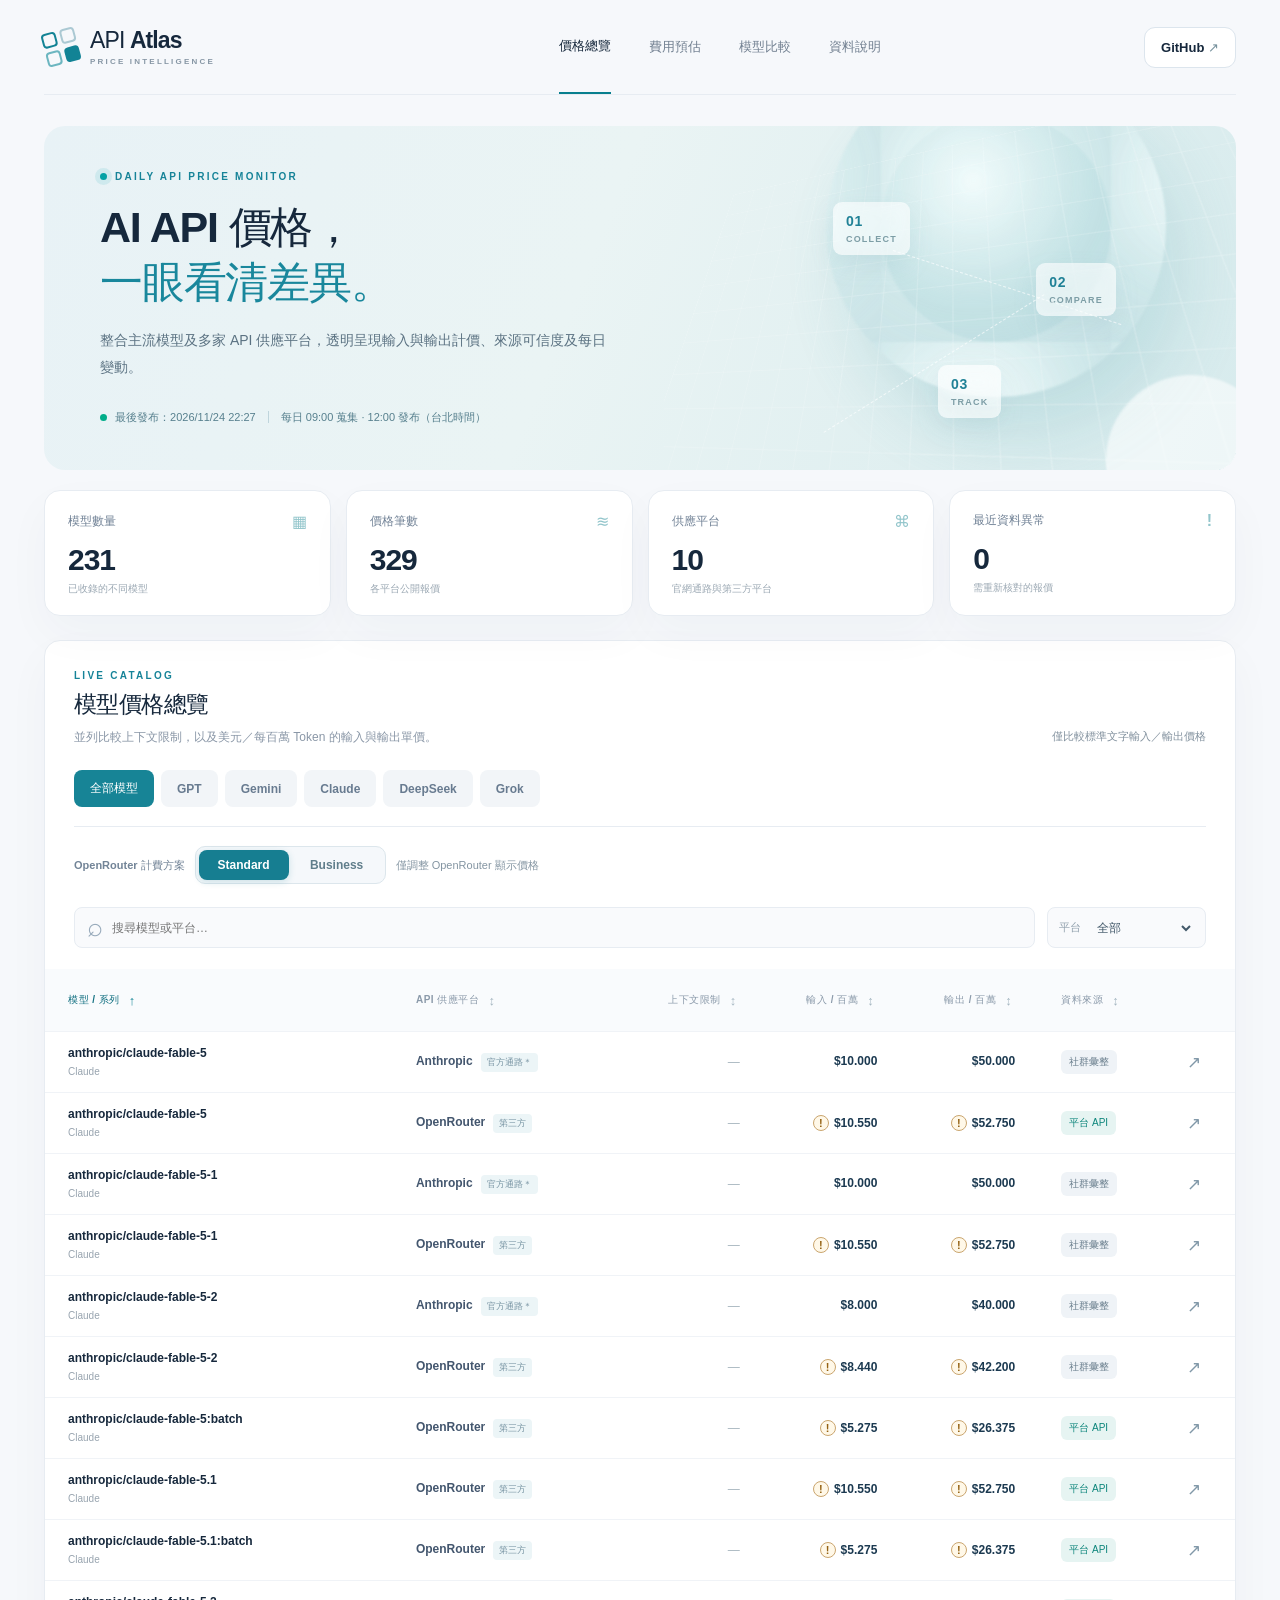
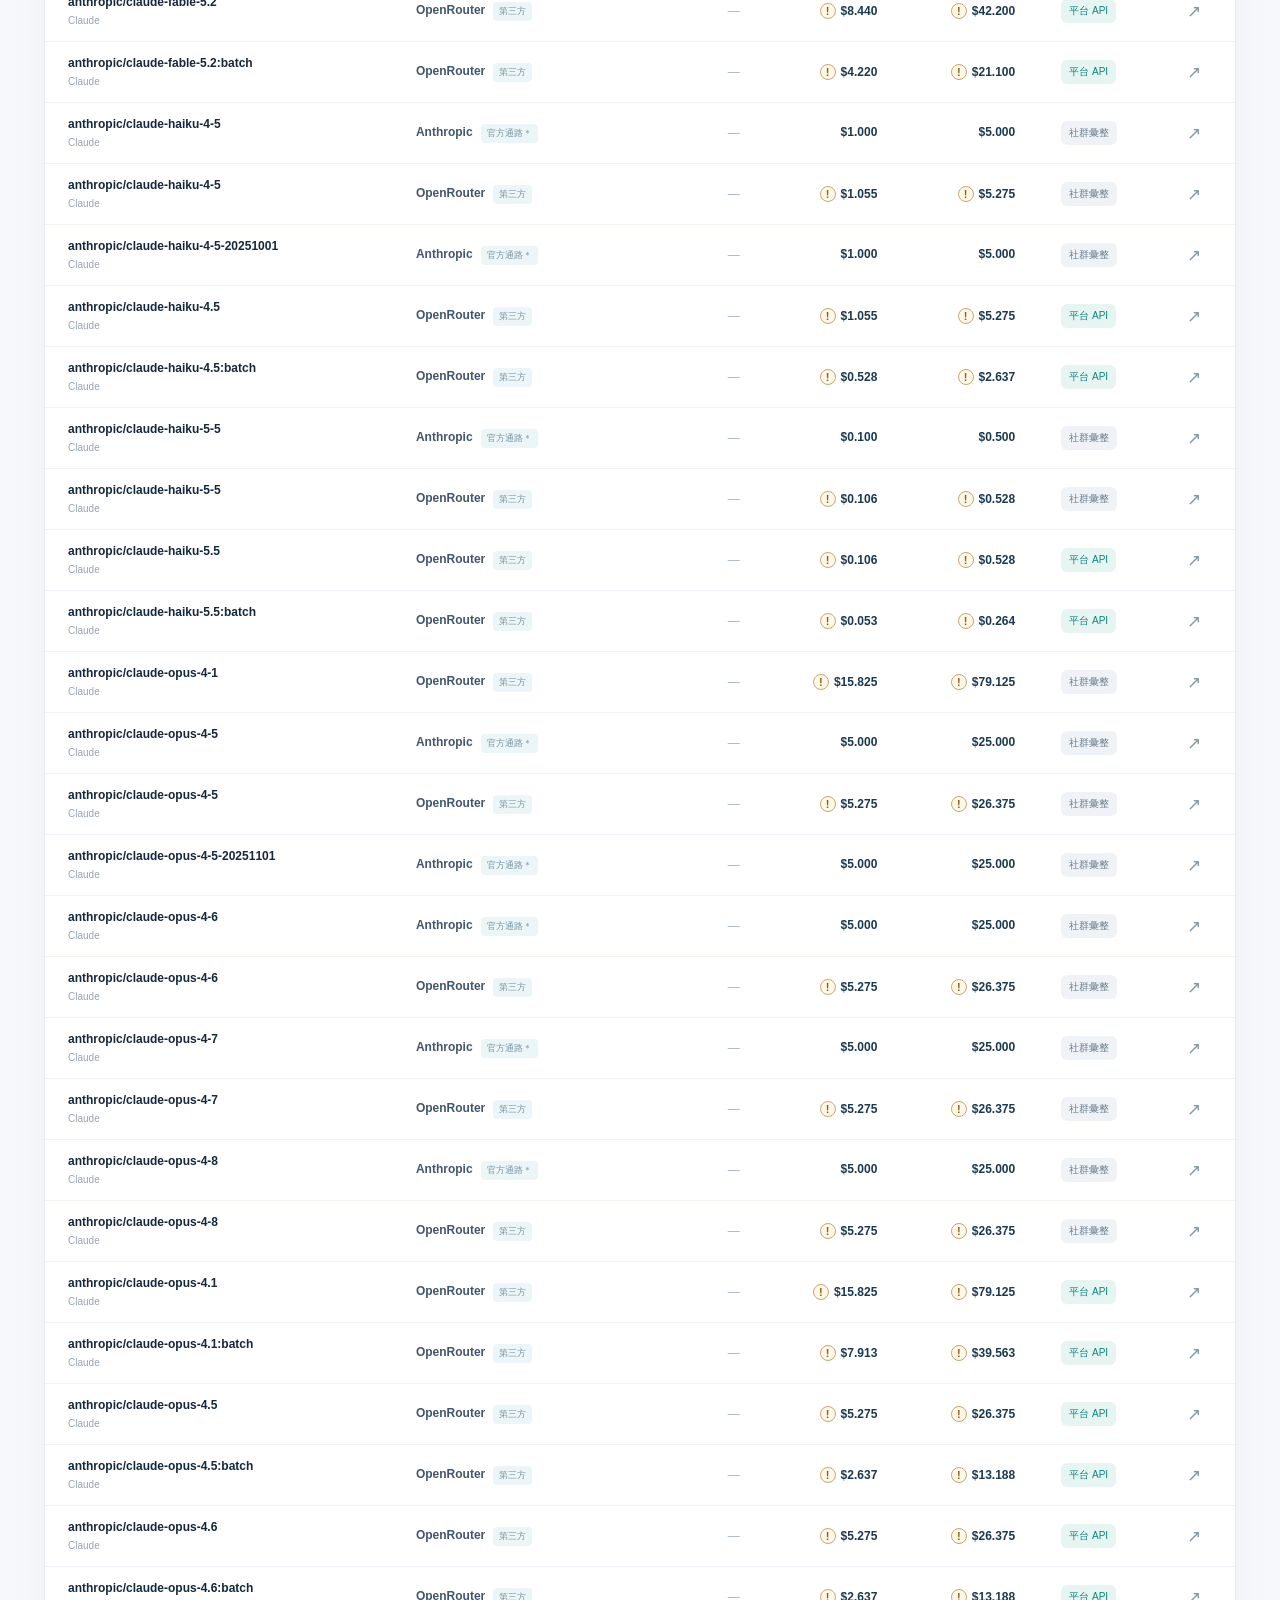
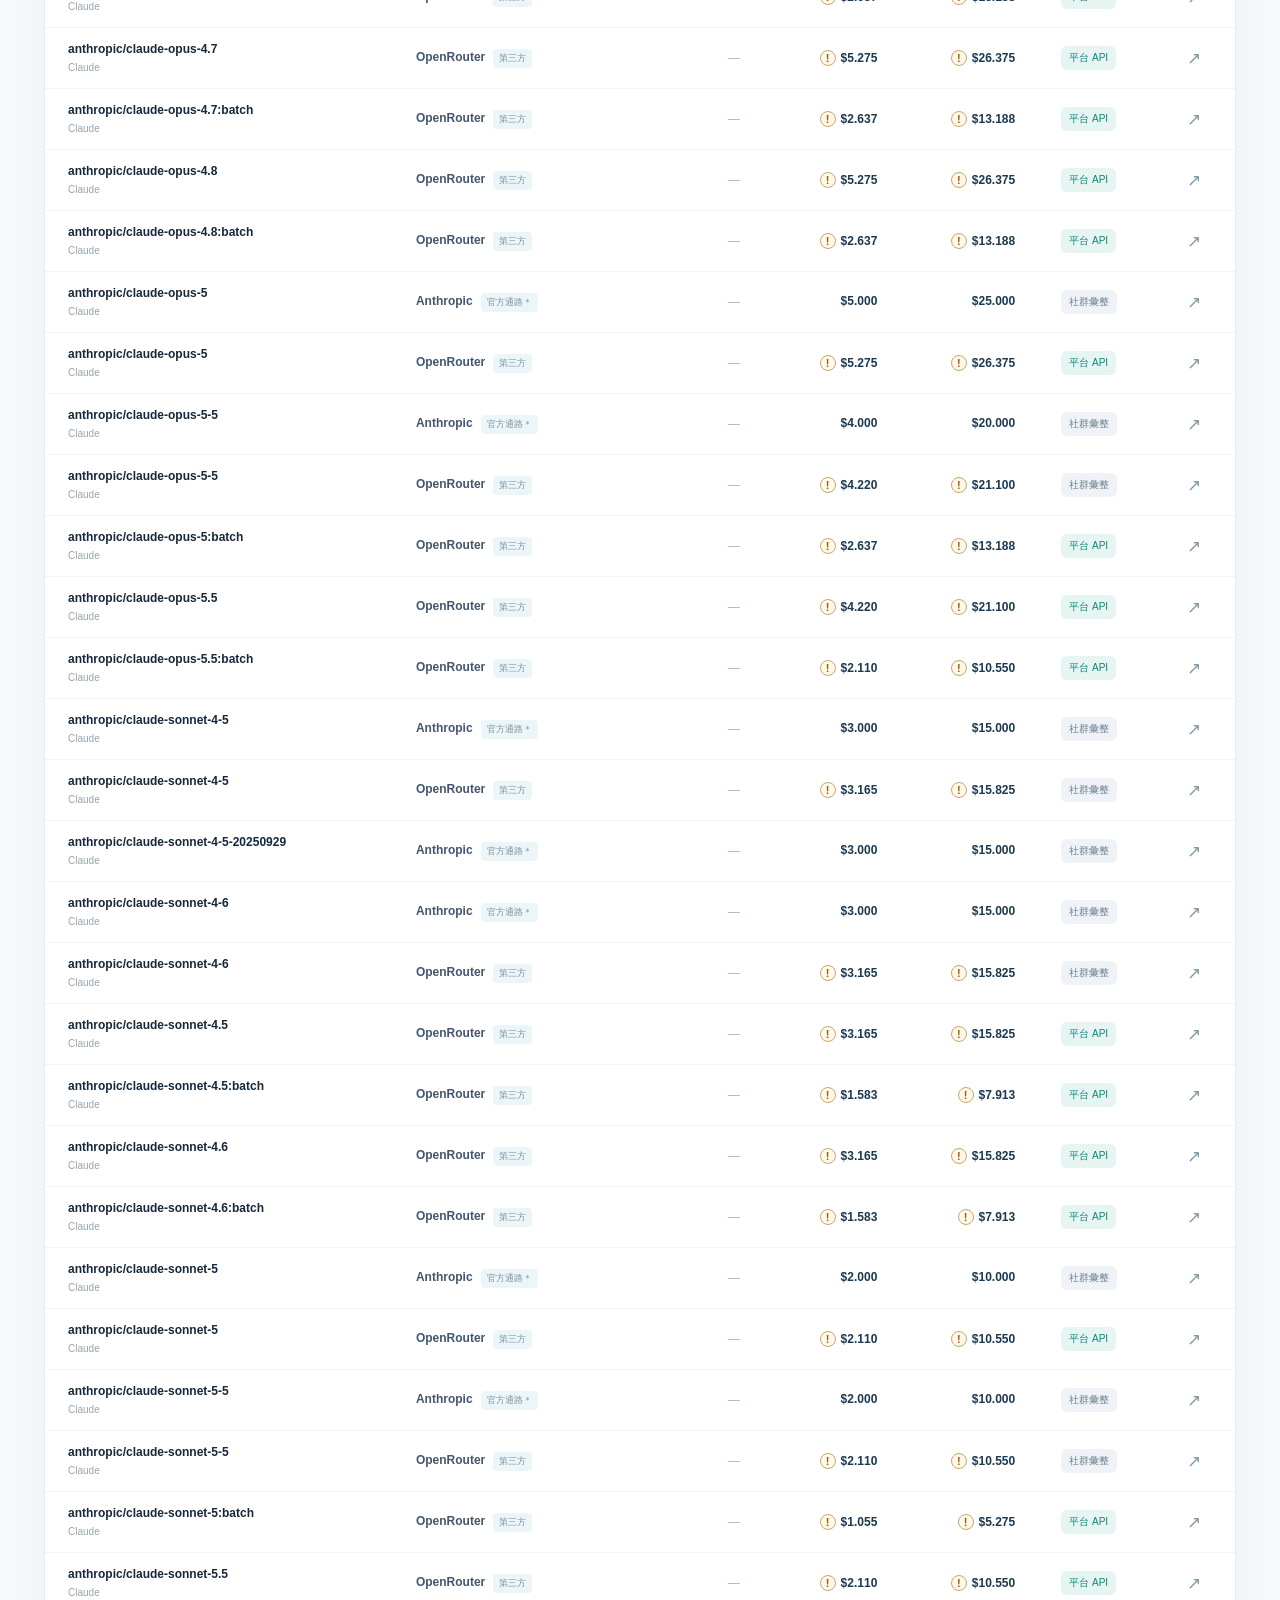
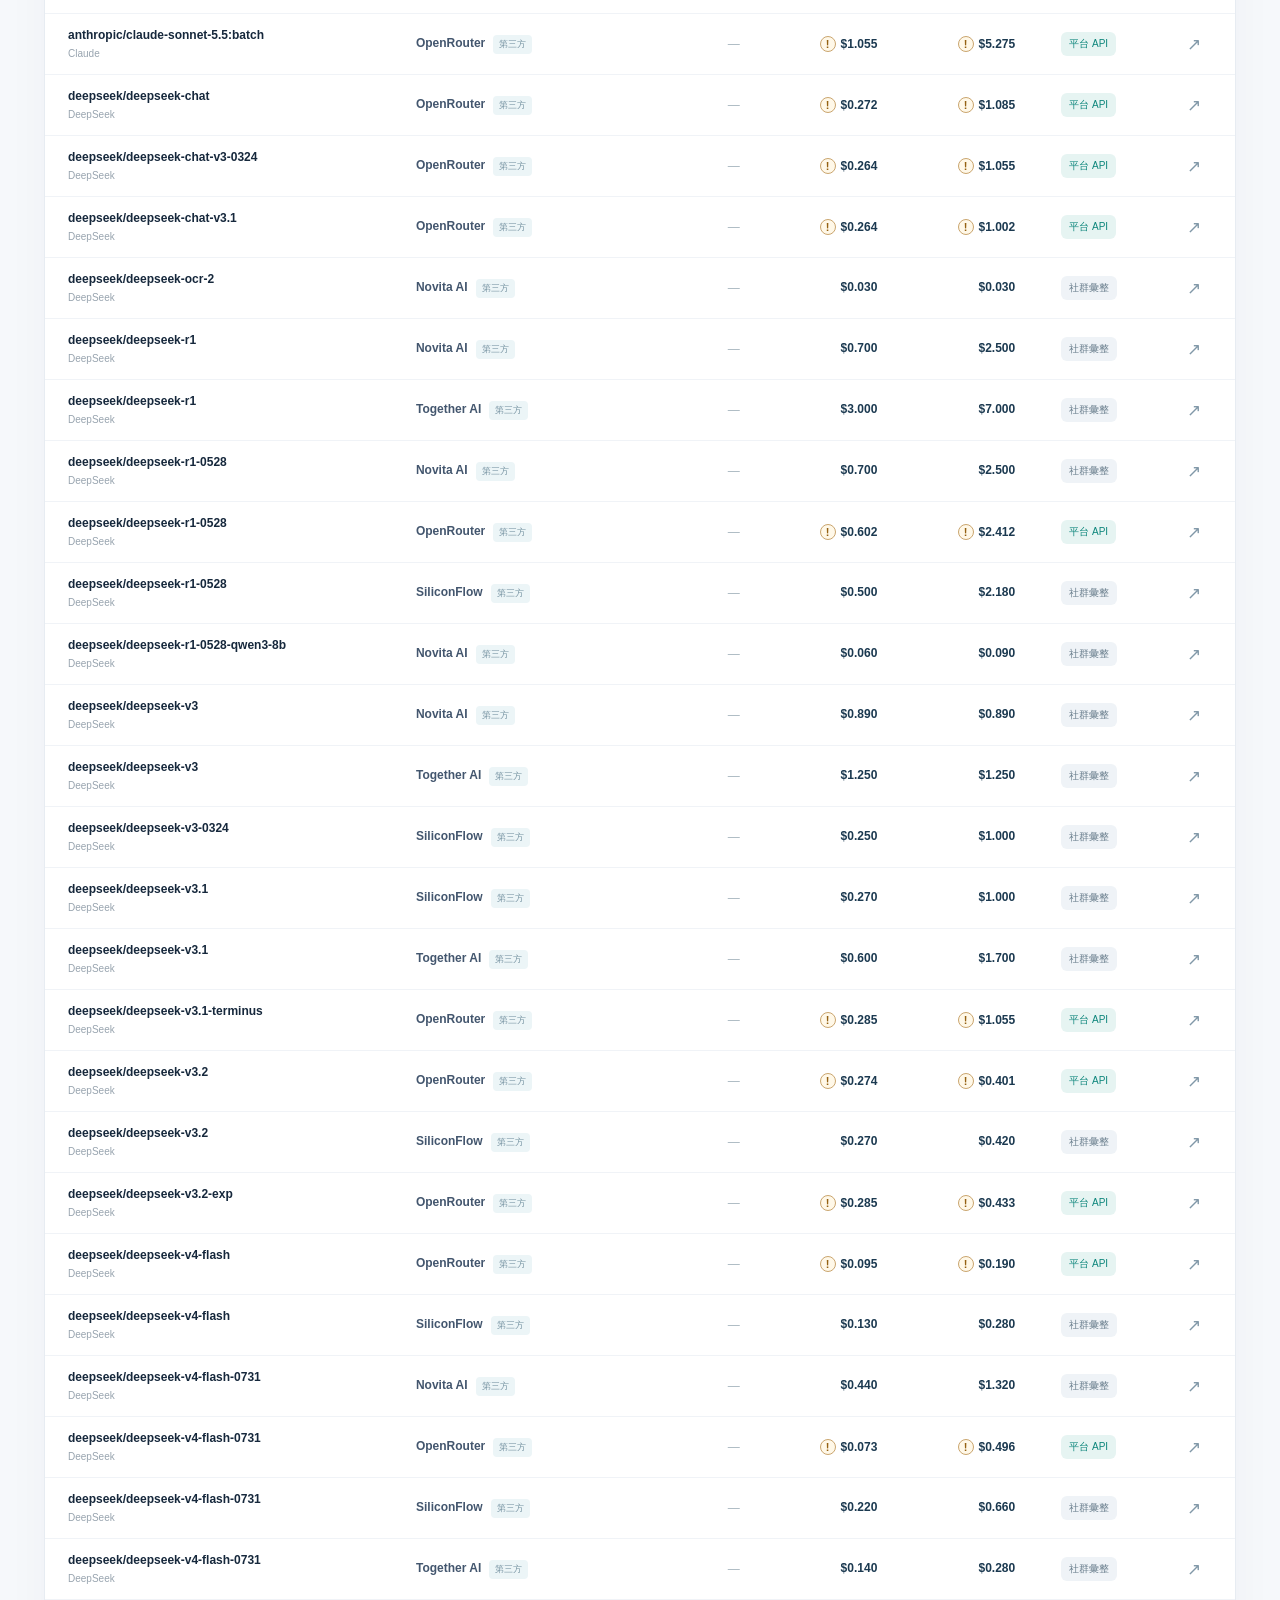
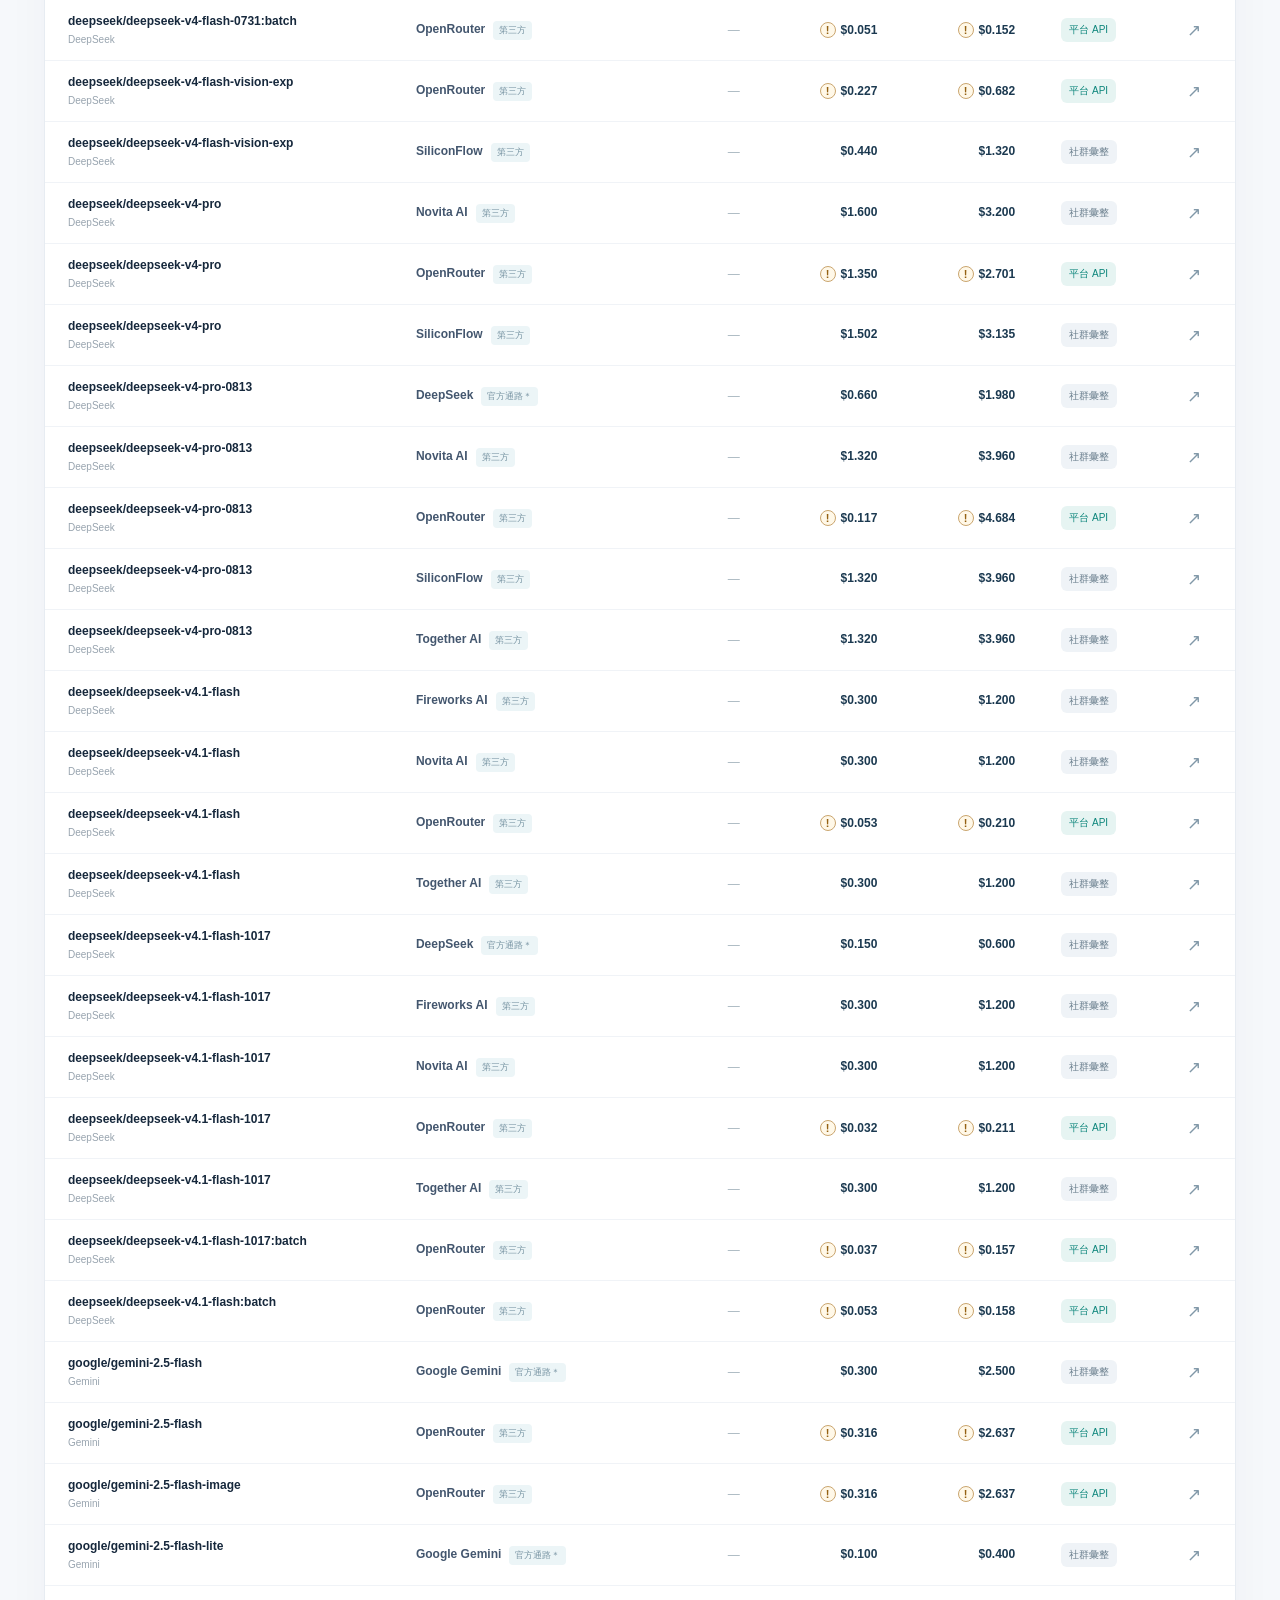
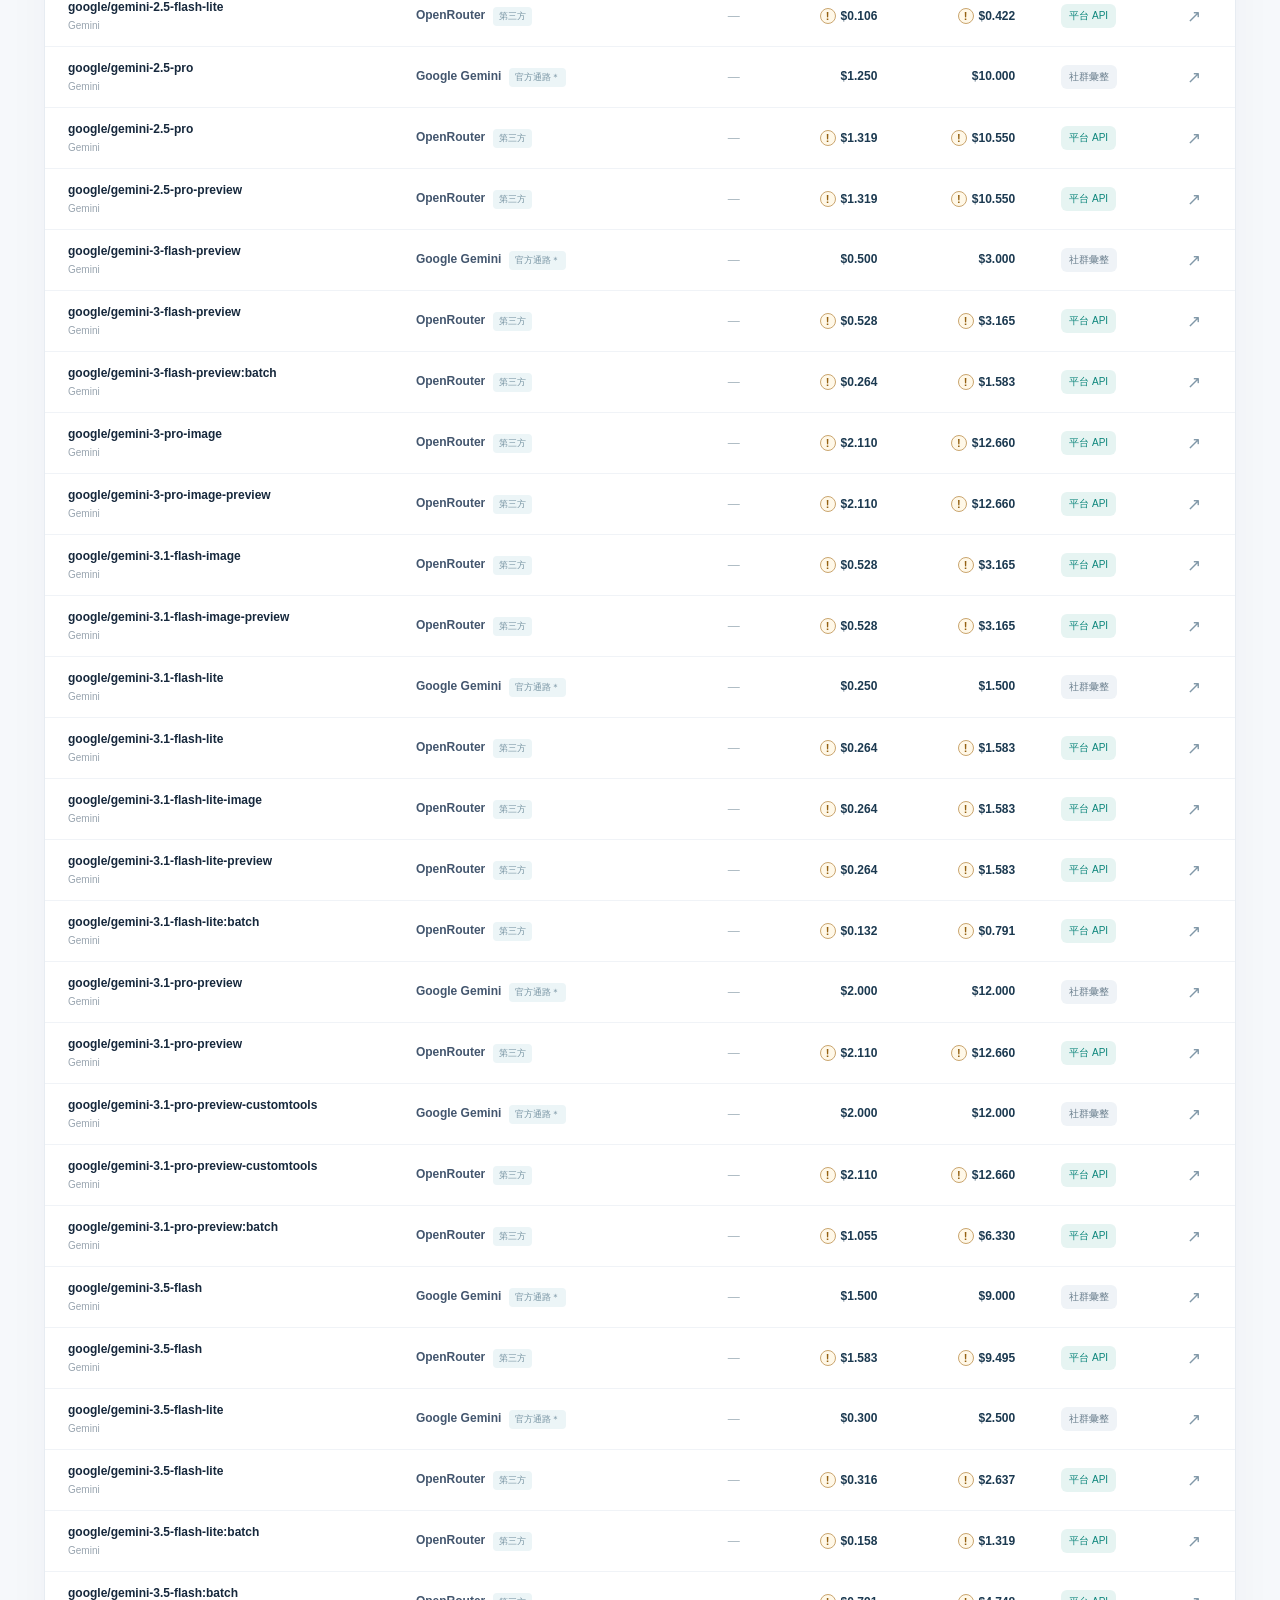
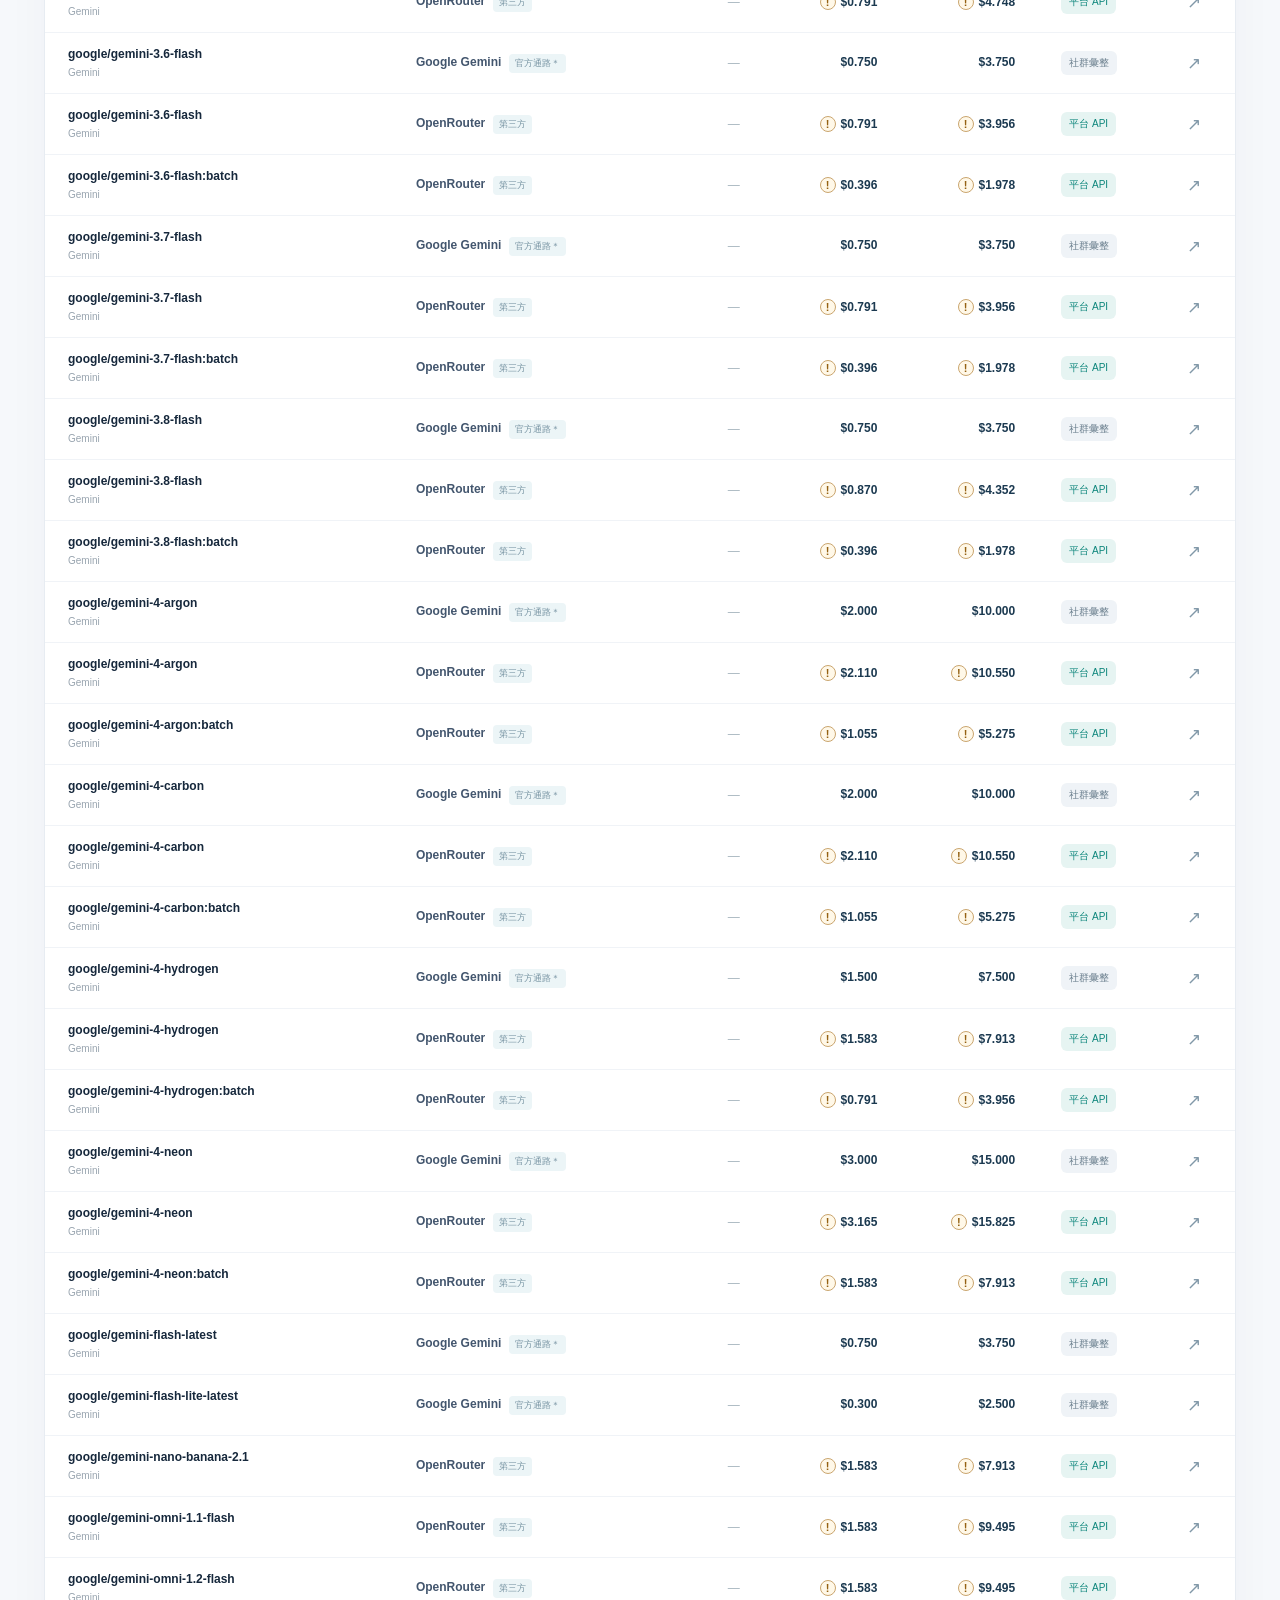
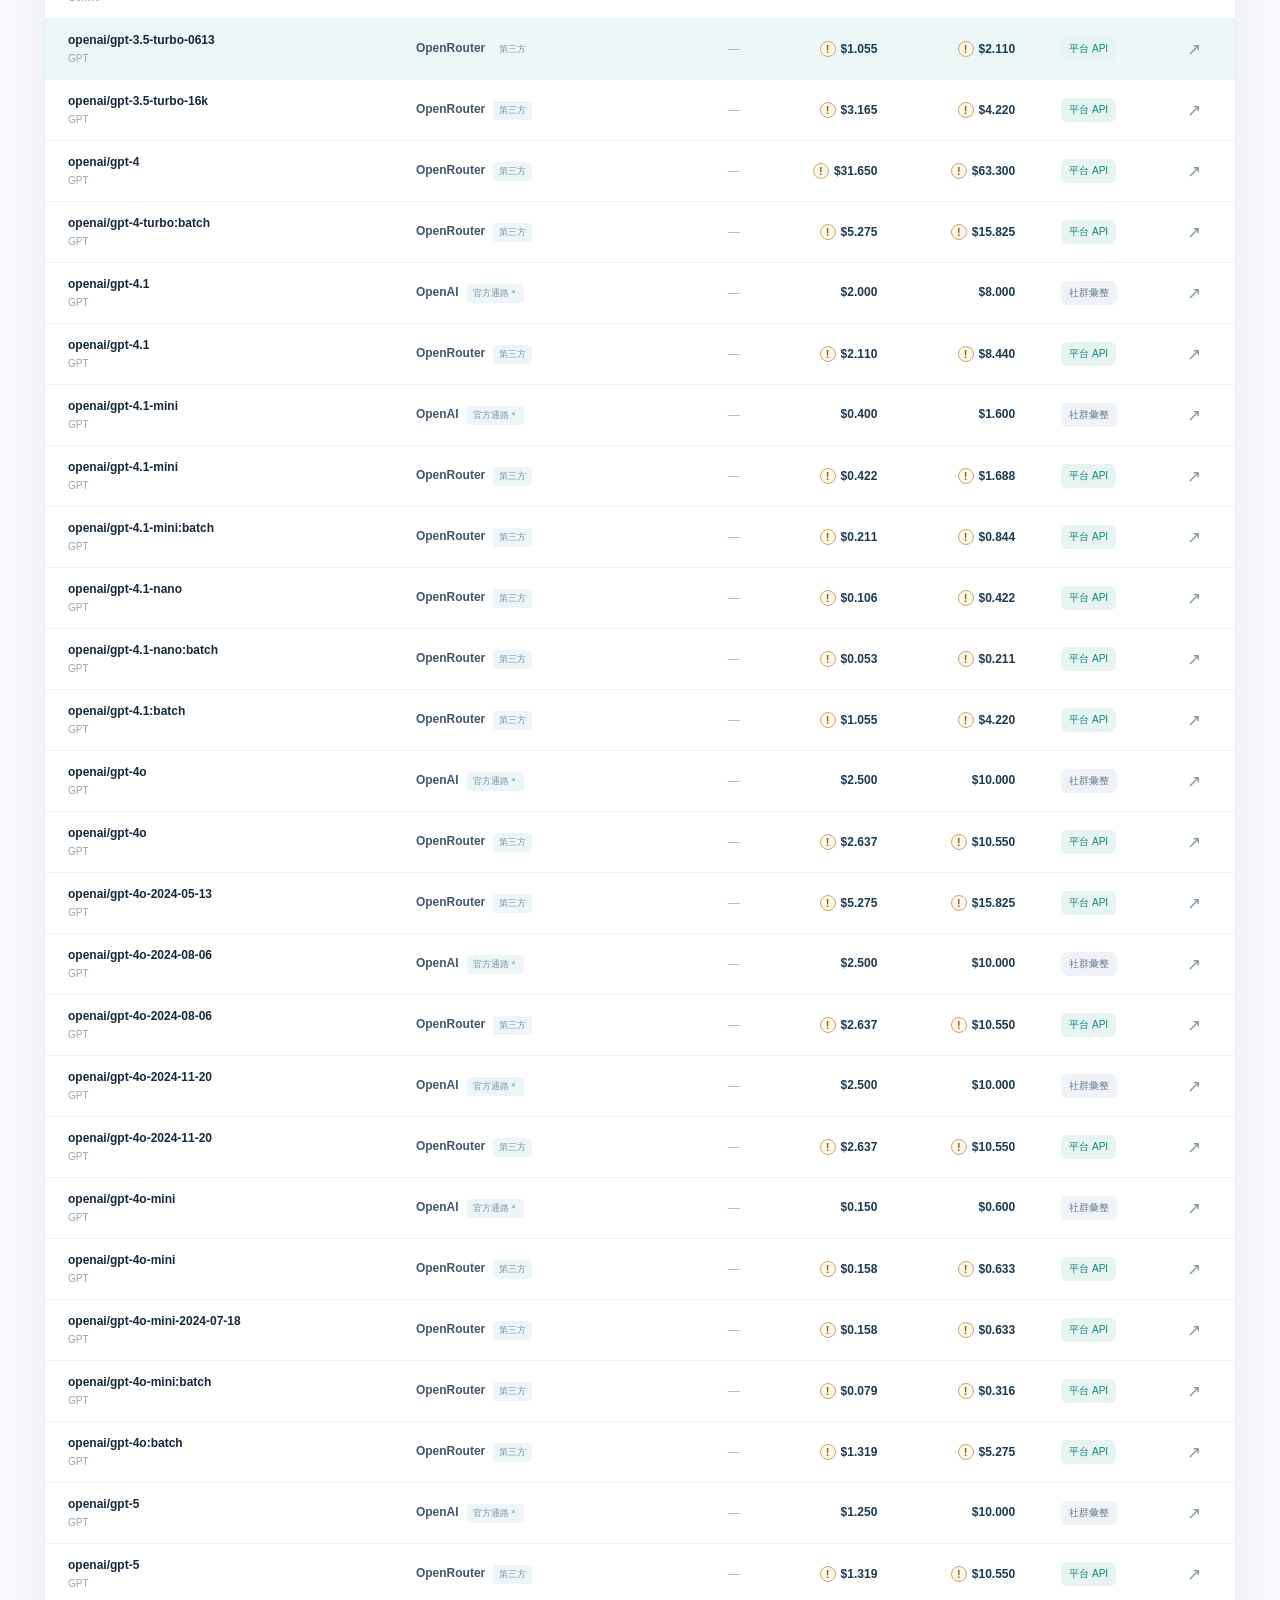
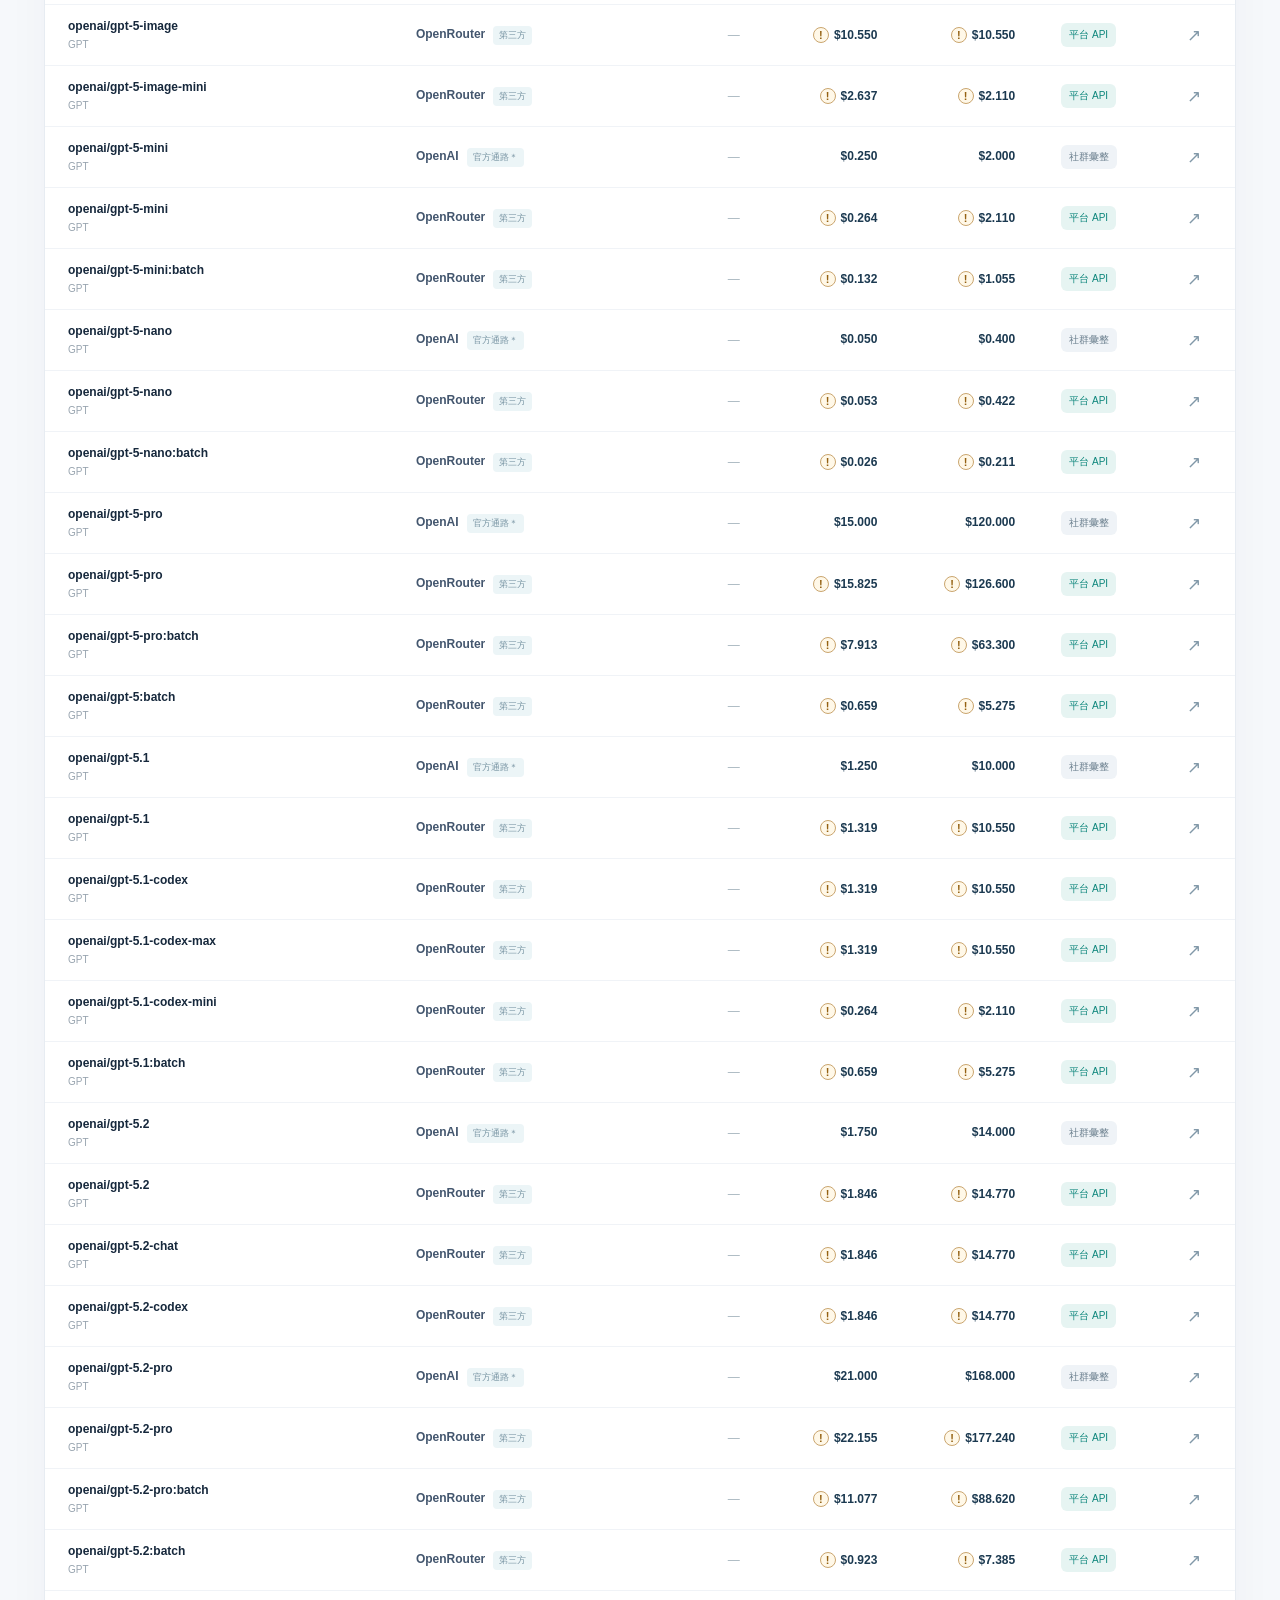
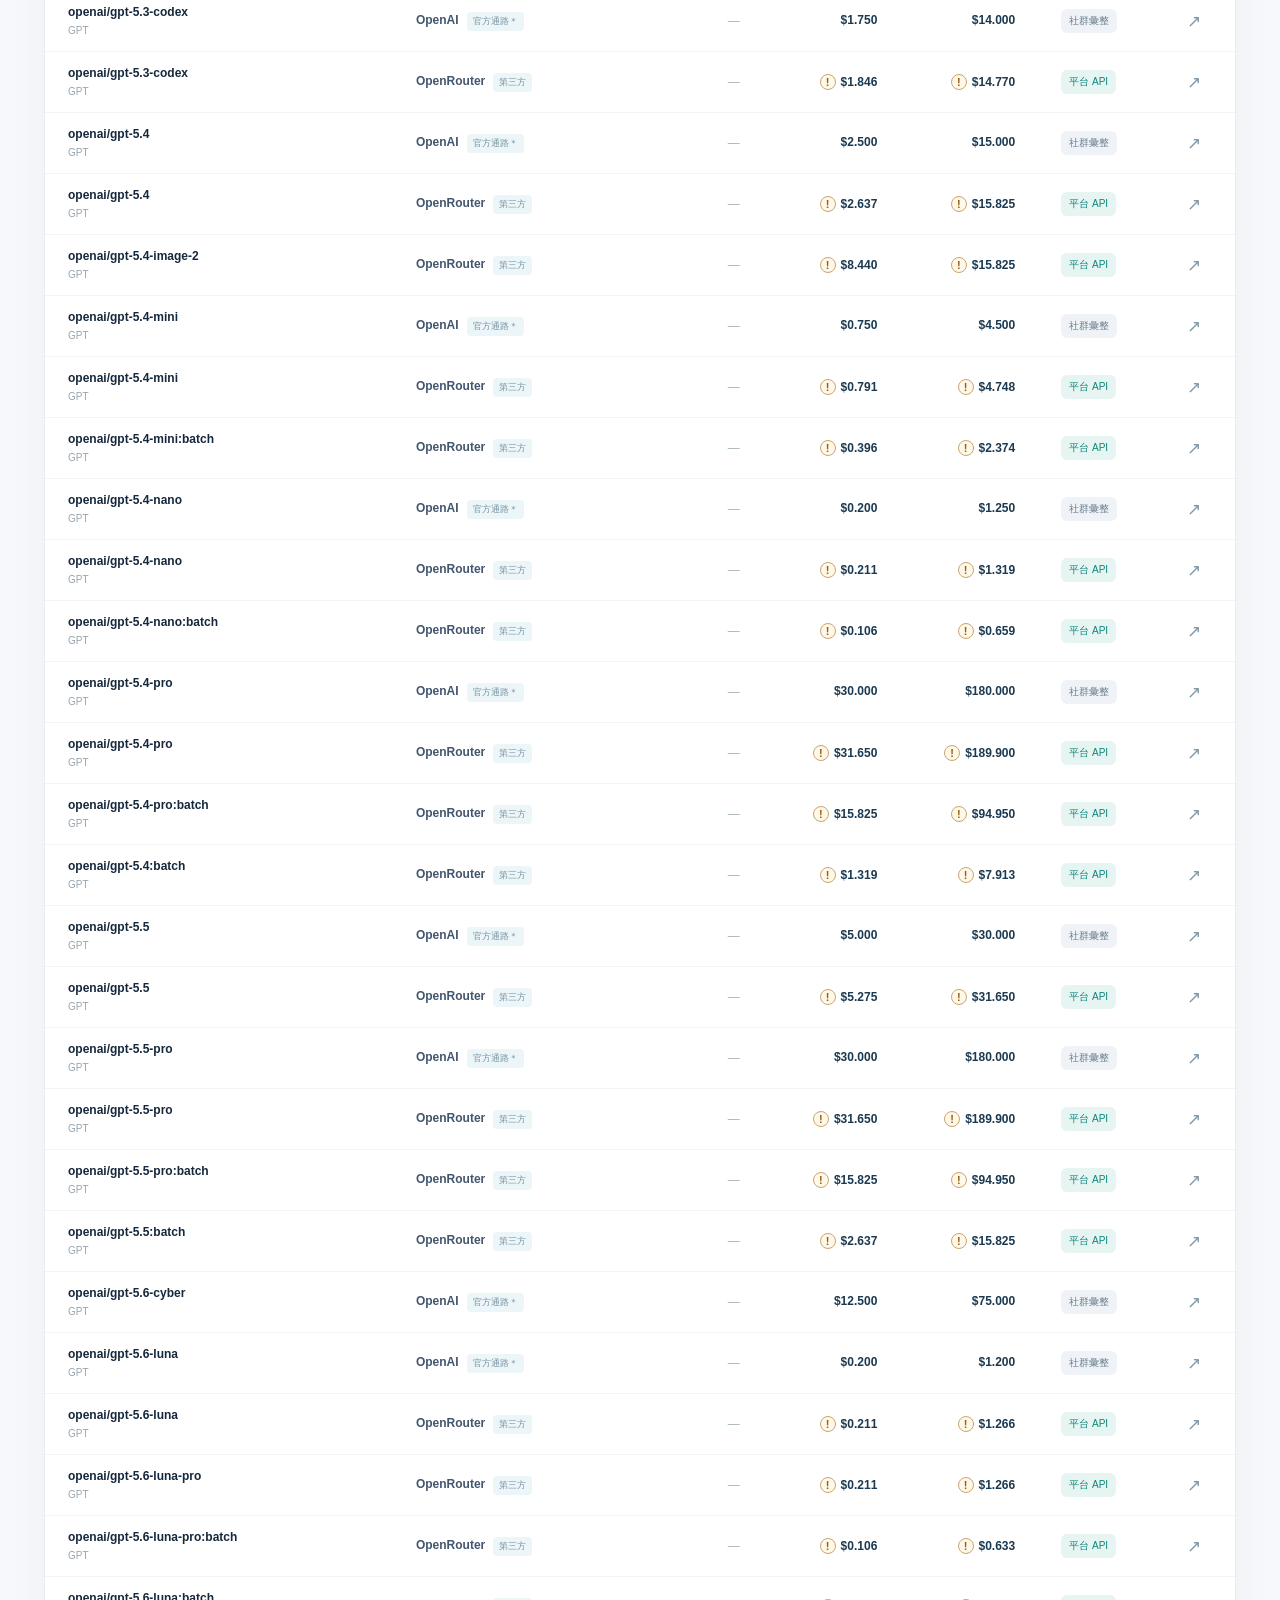
==== commit 161ce5e8: "feat: display context capacity before model input and output prices" ====
--- a/site/index.html
+++ b/site/index.html
@@ -51,7 +51,7 @@
         <article class="stat-card"><div class="stat-name">最近資料異常 <span class="stat-icon">!</span></div><div class="stat-number" id="statWarnings">—</div><div class="stat-caption">需重新核對的報價</div></article>
       </section>
       <section id="prices" class="main-card">
-        <div class="section-intro"><div><div class="section-kicker">LIVE CATALOG</div><h2>模型價格總覽</h2><p>所有費用統一以美元／每百萬 Token 顯示，方便橫向比較。</p></div><div class="mini-caption">僅比較標準文字輸入／輸出價格</div></div>
+        <div class="section-intro"><div><div class="section-kicker">LIVE CATALOG</div><h2>模型價格總覽</h2><p>並列比較上下文限制，以及美元／每百萬 Token 的輸入與輸出單價。</p></div><div class="mini-caption">僅比較標準文字輸入／輸出價格</div></div>
         <div class="filters">
           <div class="family-chips" id="families" role="group" aria-label="模型系列">
             <button type="button" class="chip active" data-family="all" aria-pressed="true">全部模型</button>
@@ -80,13 +80,13 @@
           <span class="mobile-sort-caption">排序</span>
           <button type="button" class="mobile-sort-item" data-sort-header="model" data-sort="model" aria-pressed="true">模型<span class="sort-indicator" aria-hidden="true">↑</span></button>
           <button type="button" class="mobile-sort-item" data-sort-header="provider" data-sort="provider" aria-pressed="false">平台<span class="sort-indicator" aria-hidden="true">↕</span></button>
+          <button type="button" class="mobile-sort-item" data-sort-header="context" data-sort="context" aria-pressed="false">上下文<span class="sort-indicator" aria-hidden="true">↕</span></button>
           <button type="button" class="mobile-sort-item" data-sort-header="input" data-sort="input" aria-pressed="false">輸入價<span class="sort-indicator" aria-hidden="true">↕</span></button>
           <button type="button" class="mobile-sort-item" data-sort-header="output" data-sort="output" aria-pressed="false">輸出價<span class="sort-indicator" aria-hidden="true">↕</span></button>
-          <button type="button" class="mobile-sort-item" data-sort-header="total" data-sort="total" aria-pressed="false">合計價<span class="sort-indicator" aria-hidden="true">↕</span></button>
           <button type="button" class="mobile-sort-item" data-sort-header="source" data-sort="source" aria-pressed="false">來源<span class="sort-indicator" aria-hidden="true">↕</span></button>
         </div>
         <div id="loadNotice" class="load-notice" role="status" aria-live="polite">正在載入價格資料…</div>
-        <div class="table-scroll"><table id="priceTable"><thead><tr><th data-sort-header="model" aria-sort="ascending"><button type="button" class="sort-button" data-sort="model">模型 / 系列<span class="sort-indicator" aria-hidden="true">↑</span></button></th><th data-sort-header="provider" aria-sort="none"><button type="button" class="sort-button" data-sort="provider">API 供應平台<span class="sort-indicator" aria-hidden="true">↕</span></button></th><th class="num" data-sort-header="input" aria-sort="none"><button type="button" class="sort-button" data-sort="input">輸入 / 百萬<span class="sort-indicator" aria-hidden="true">↕</span></button></th><th class="num" data-sort-header="output" aria-sort="none"><button type="button" class="sort-button" data-sort="output">輸出 / 百萬<span class="sort-indicator" aria-hidden="true">↕</span></button></th><th class="num" data-sort-header="total" aria-sort="none"><button type="button" class="sort-button" data-sort="total">合計 / 百萬<span class="sort-indicator" aria-hidden="true">↕</span></button></th><th data-sort-header="source" aria-sort="none"><button type="button" class="sort-button" data-sort="source">資料來源<span class="sort-indicator" aria-hidden="true">↕</span></button></th><th aria-label="開啟詳情"></th></tr></thead><tbody id="priceRows"></tbody></table></div>
+        <div class="table-scroll"><table id="priceTable"><thead><tr><th data-sort-header="model" aria-sort="ascending"><button type="button" class="sort-button" data-sort="model">模型 / 系列<span class="sort-indicator" aria-hidden="true">↑</span></button></th><th data-sort-header="provider" aria-sort="none"><button type="button" class="sort-button" data-sort="provider">API 供應平台<span class="sort-indicator" aria-hidden="true">↕</span></button></th><th class="num" data-sort-header="context" aria-sort="none"><button type="button" class="sort-button" data-sort="context">上下文限制<span class="sort-indicator" aria-hidden="true">↕</span></button></th><th class="num" data-sort-header="input" aria-sort="none"><button type="button" class="sort-button" data-sort="input">輸入 / 百萬<span class="sort-indicator" aria-hidden="true">↕</span></button></th><th class="num" data-sort-header="output" aria-sort="none"><button type="button" class="sort-button" data-sort="output">輸出 / 百萬<span class="sort-indicator" aria-hidden="true">↕</span></button></th><th data-sort-header="source" aria-sort="none"><button type="button" class="sort-button" data-sort="source">資料來源<span class="sort-indicator" aria-hidden="true">↕</span></button></th><th aria-label="開啟詳情"></th></tr></thead><tbody id="priceRows"></tbody></table></div>
         <button id="priceMore" type="button" class="mobile-load-more" hidden>顯示更多報價</button>
         <div class="empty-state" id="emptyState" hidden><div class="empty-icon" aria-hidden="true">◇</div><h3 id="emptyTitle">尚無價格資料</h3><p id="emptyText">請先執行第一次「full」更新，資料通過驗證後會自動顯示在此。</p></div>
         <footer class="table-footer"><span id="shownCount">價格資料載入中…</span><span>OpenRouter 已按方案換算含費參考價；小額儲值最低費與稅金另計</span></footer>
@@ -96,7 +96,7 @@
         <div class="detail-card calculator"><div class="section-kicker">COST SIMULATOR</div><h2>使用成本試算</h2><p class="subtle">依選取的單筆報價，估算文字 Token 使用成本。</p><div class="calc-grid"><label>輸入 Token 數<input id="inputTokens" type="number" min="0" max="10000000000" value="1000000"></label><label>輸出 Token 數<input id="outputTokens" type="number" min="0" max="10000000000" value="300000"></label></div><div class="calc-label" id="calcModel">請先選擇模型</div><div class="calc-price" id="calcPrice">—</div><div class="calc-note" id="calcNote">依所選平台及方案計算；不含稅、快取與分級計價。</div>
 <div class="chart-wrap"><div class="chart-head"><strong>近 180 天價格變動</strong><span>輸入 / 百萬 Token</span></div><svg id="trendChart" role="img" aria-label="選取模型的價格歷史走勢圖" viewBox="0 0 480 120" preserveAspectRatio="none"></svg><p class="chart-placeholder" id="chartPlaceholder">尚無歷史紀錄</p></div></div>
       </section>
-      <section id="about" class="note-card"><div><div class="section-kicker">DATA TRANSPARENCY</div><h2>資料如何取得？</h2></div><div class="note-copy"><p><strong>平台 API 報價</strong>：直接讀取 OpenRouter 提供的模型計價資料；若該來源拒絕存取，系統會保留前次有效值並顯示過期狀態。</p><p><strong>社群彙整參考</strong>：其餘供應平台使用 Models.dev 公開資料。標示「官方通路」代表可向開發商直接購買，<em>不代表已從官方價格頁逐項查核</em>。</p><p><strong>OpenRouter 方案換算</strong>：切換 Standard／Business 時，OpenRouter 價格依儲值手續費率換算為含費參考價（原牌價 × 1.055／1.08），並以驚嘆號提示；非逐筆推論另外收費。Standard 單次儲值最低收費 $0.80，小額儲值的實際負擔可能較高。其他平台維持蒐集牌價。此政策資料為人工核對快照，非每日自動核實。<a href="https://openrouter.ai/pricing" target="_blank" rel="noopener noreferrer">OpenRouter 官方定價</a>。</p><p><strong>每天自動更新</strong>：09:00 蒐集、12:00 發布；來源失敗或異常價格不會覆蓋有效舊值。個別供應商的批次、快取及促銷費率可能不同，實際購買前應點選官網核對。</p></div></section>
+      <section id="about" class="note-card"><div><div class="section-kicker">DATA TRANSPARENCY</div><h2>資料如何取得？</h2></div><div class="note-copy"><p><strong>平台 API 報價</strong>：直接讀取 OpenRouter 提供的模型計價資料；若該來源拒絕存取，系統會保留前次有效值並顯示過期狀態。</p><p><strong>社群彙整參考</strong>：其餘供應平台使用 Models.dev 公開資料。標示「官方通路」代表可向開發商直接購買，<em>不代表已從官方價格頁逐項查核</em>。</p><p><strong>OpenRouter 方案換算</strong>：切換 Standard／Business 時，OpenRouter 價格依儲值手續費率換算為含費參考價（原牌價 × 1.055／1.08），並以驚嘆號提示；非逐筆推論另外收費。Standard 單次儲值最低收費 $0.80，小額儲值的實際負擔可能較高。其他平台維持蒐集牌價。此政策資料為人工核對快照，非每日自動核實。<a href="https://openrouter.ai/pricing" target="_blank" rel="noopener noreferrer">OpenRouter 官方定價</a>。</p><p><strong>上下文限制</strong>：使用各平台模型目錄提供的上下文長度，與最大輸出 Token 分別保存。OpenRouter 路由可能切換供應商，顯示值屬目錄參考限制，不代表所有路由都保證相同；來源缺值則顯示「—」。</p><p><strong>每天自動更新</strong>：09:00 蒐集、12:00 發布；來源失敗或異常價格不會覆蓋有效舊值。個別供應商的批次、快取及促銷費率可能不同，實際購買前應點選官網核對。</p></div></section>
     </main>
     <footer class="site-footer"><span>© API Atlas · Public price transparency</span><span>資料僅供比較參考，實際費用以供應商結帳資訊為準。</span></footer>
   </div>
--- a/site/style.css
+++ b/site/style.css
@@ -216,3 +216,14 @@
   .scenario-grid small{font-size:9px}
   .mobile-sort-item{padding:9px 11px}
 }
+
+/* Model metadata: context capacity is not a token price. */
+.context-value{font-size:12px;font-weight:760;color:#167c8f;font-variant-numeric:tabular-nums;white-space:nowrap}
+.context-value.unknown{color:#a6b4bd;font-weight:500}
+#priceTable th[data-sort-header="context"] .sort-button{justify-content:flex-end}
+@media(max-width:750px){
+  #priceTable tbody td.context-limit{display:flex;align-items:center;justify-content:space-between;gap:10px;width:100%;min-height:43px;margin:7px 0 1px;padding:10px!important;border-radius:9px;background:#e9f6f7}
+  #priceTable tbody td.context-limit::before{content:attr(data-label);font-size:11px;color:#718a98;font-weight:650;white-space:nowrap}
+  #priceTable tbody td.context-limit .context-value{margin-left:auto;text-align:right;font-size:14px}
+  #modelDetail td.context-limit .context-value{margin-left:auto}
+}
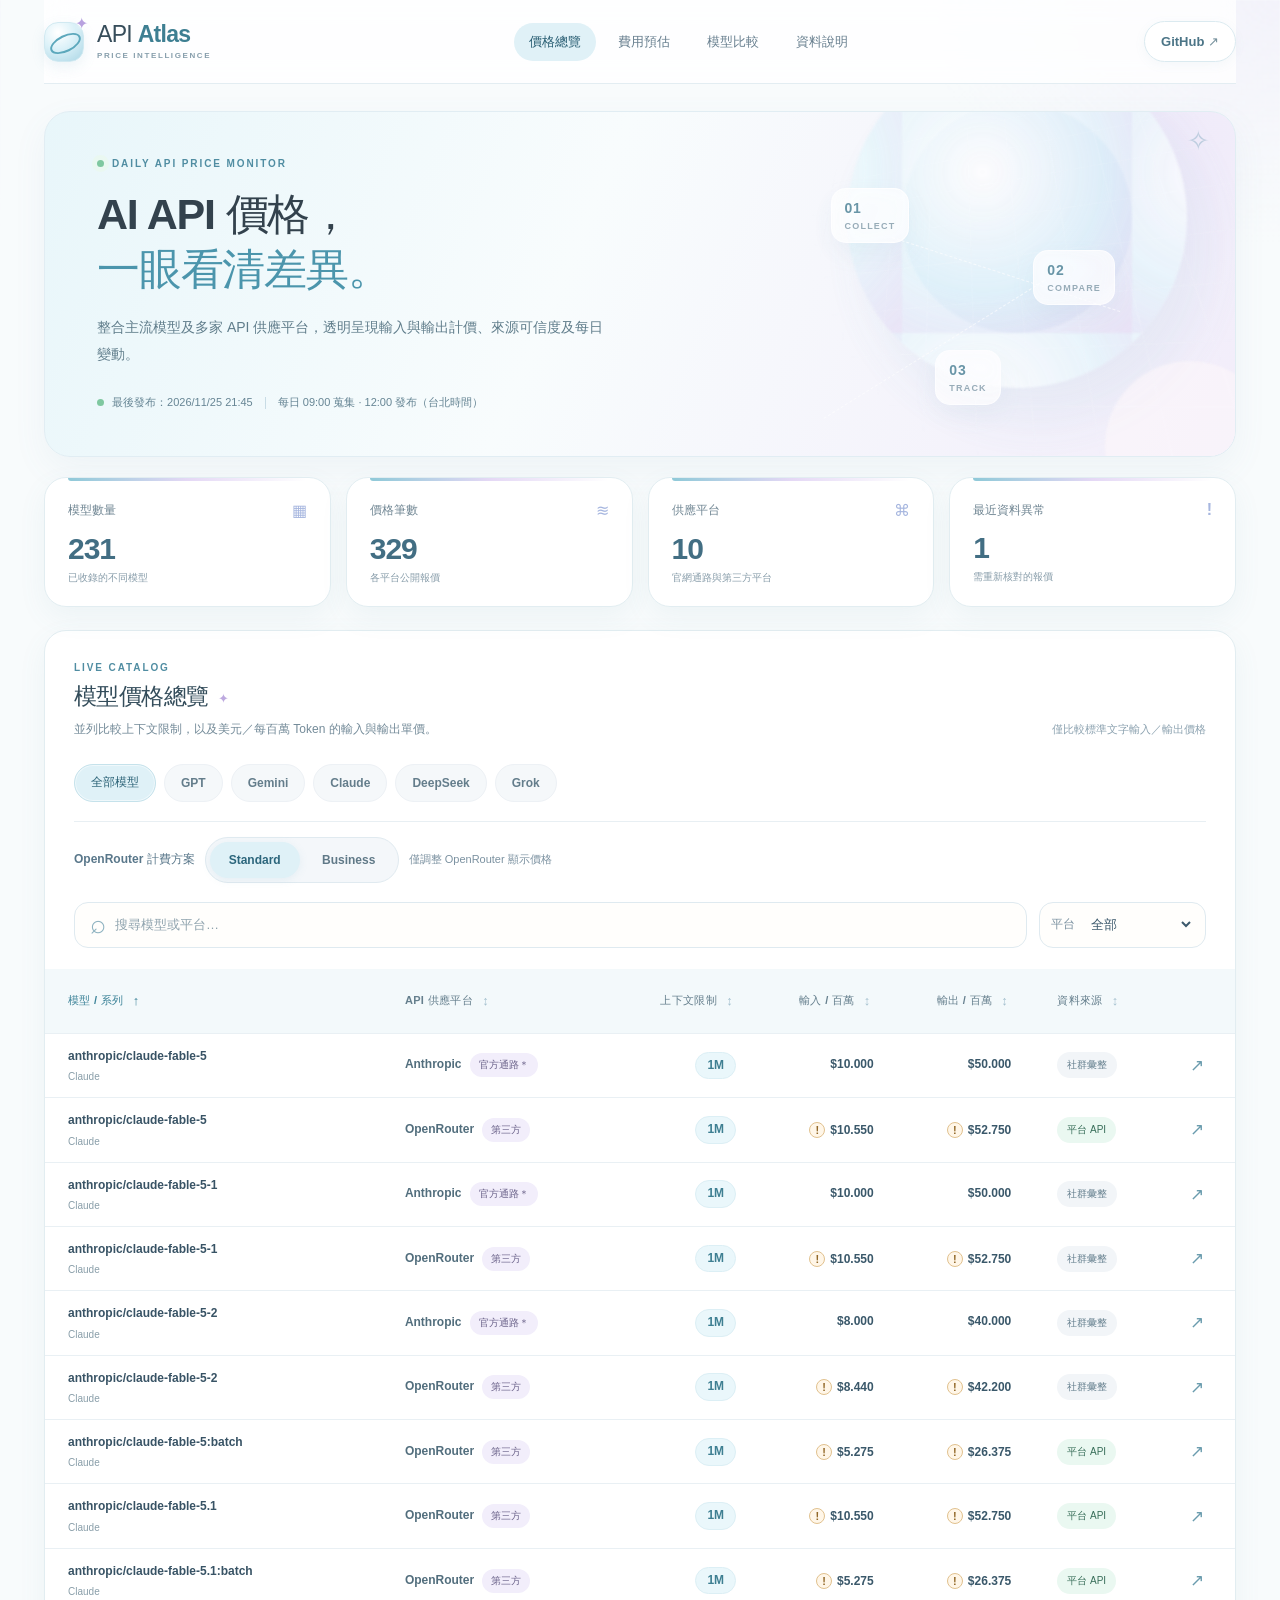
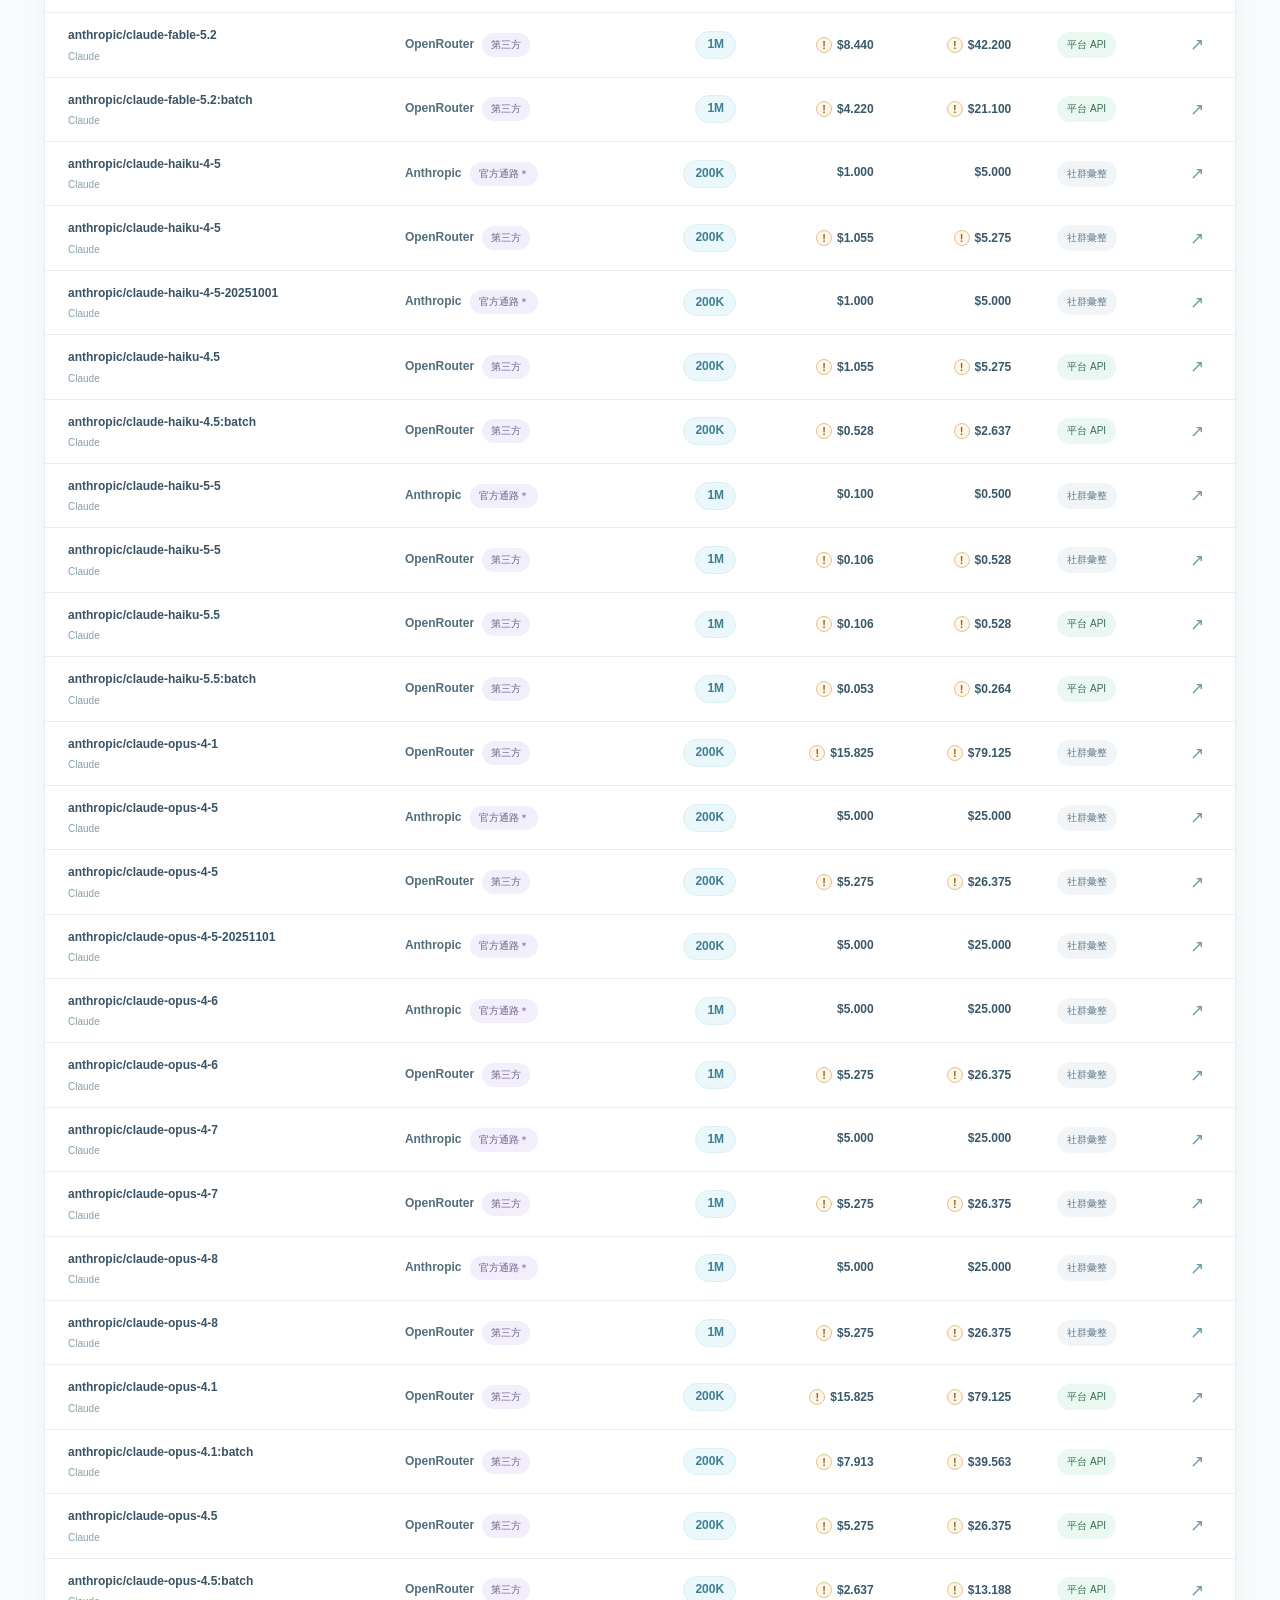
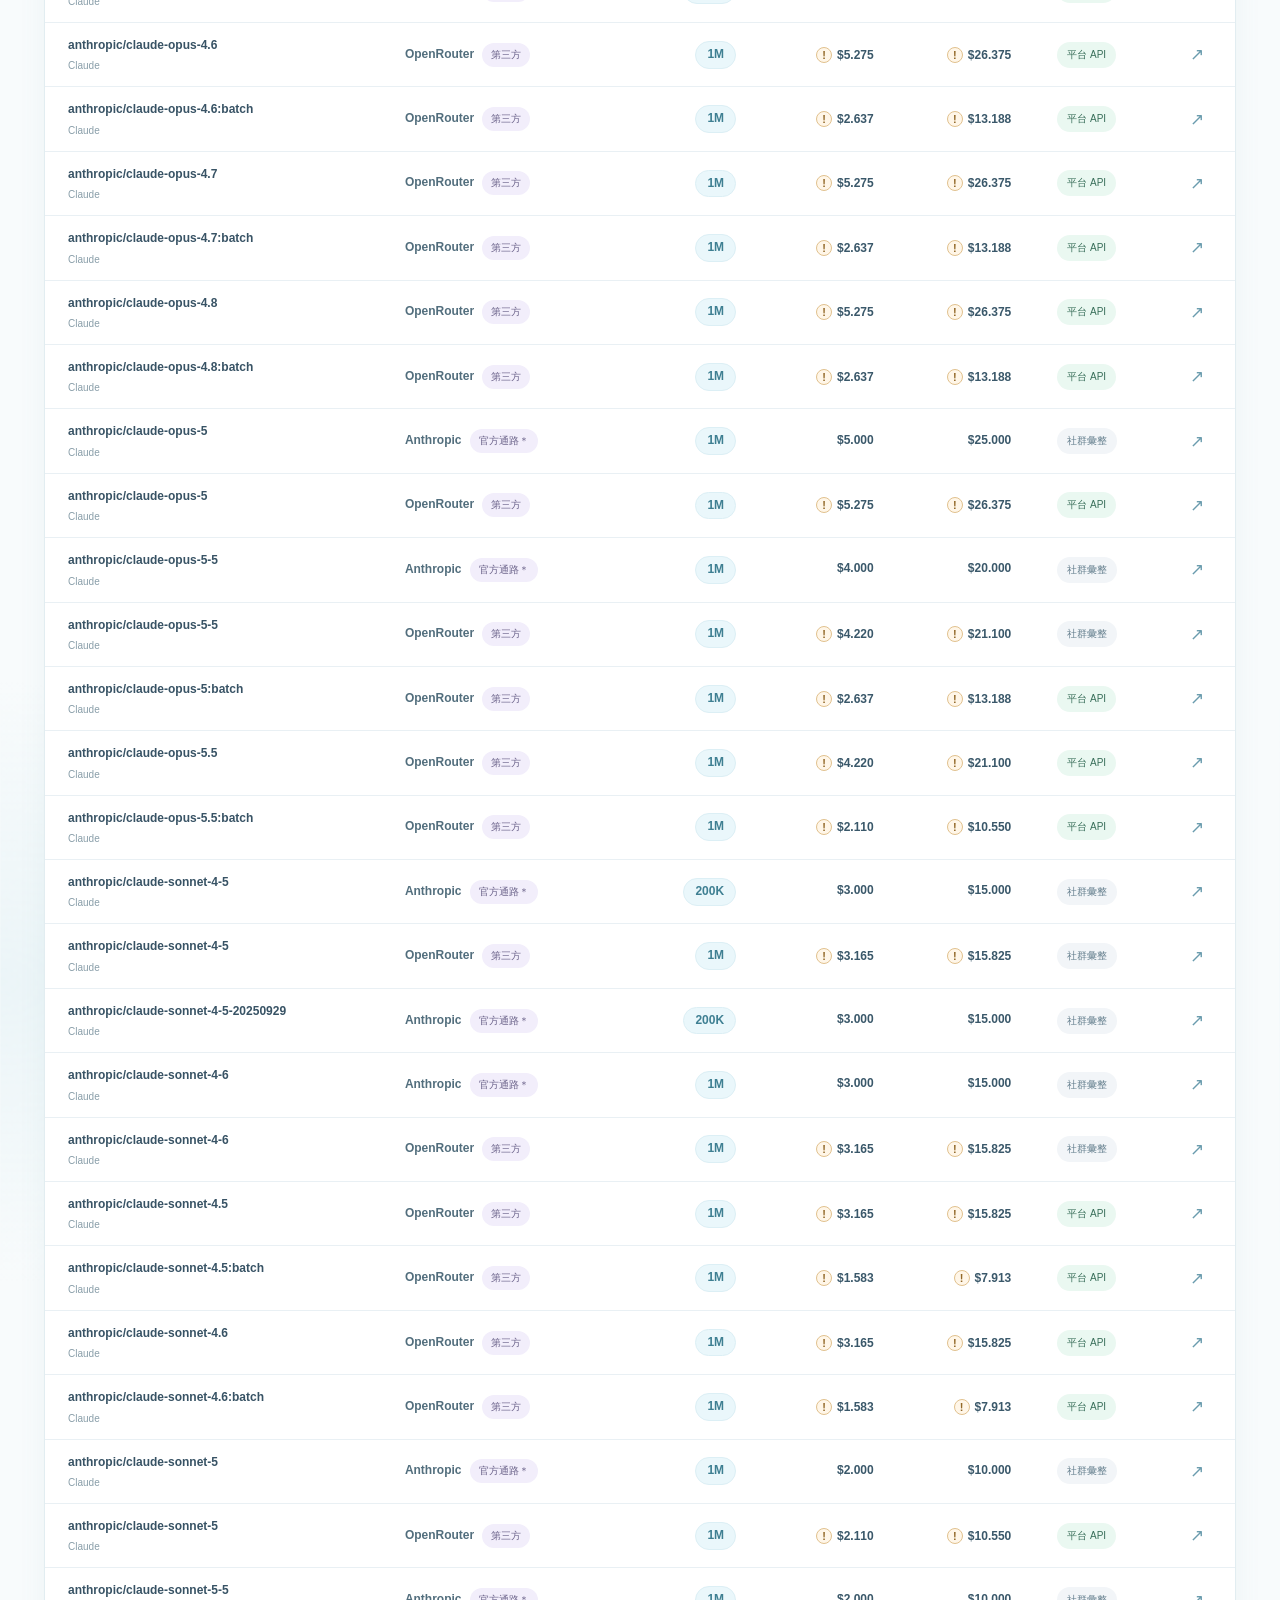
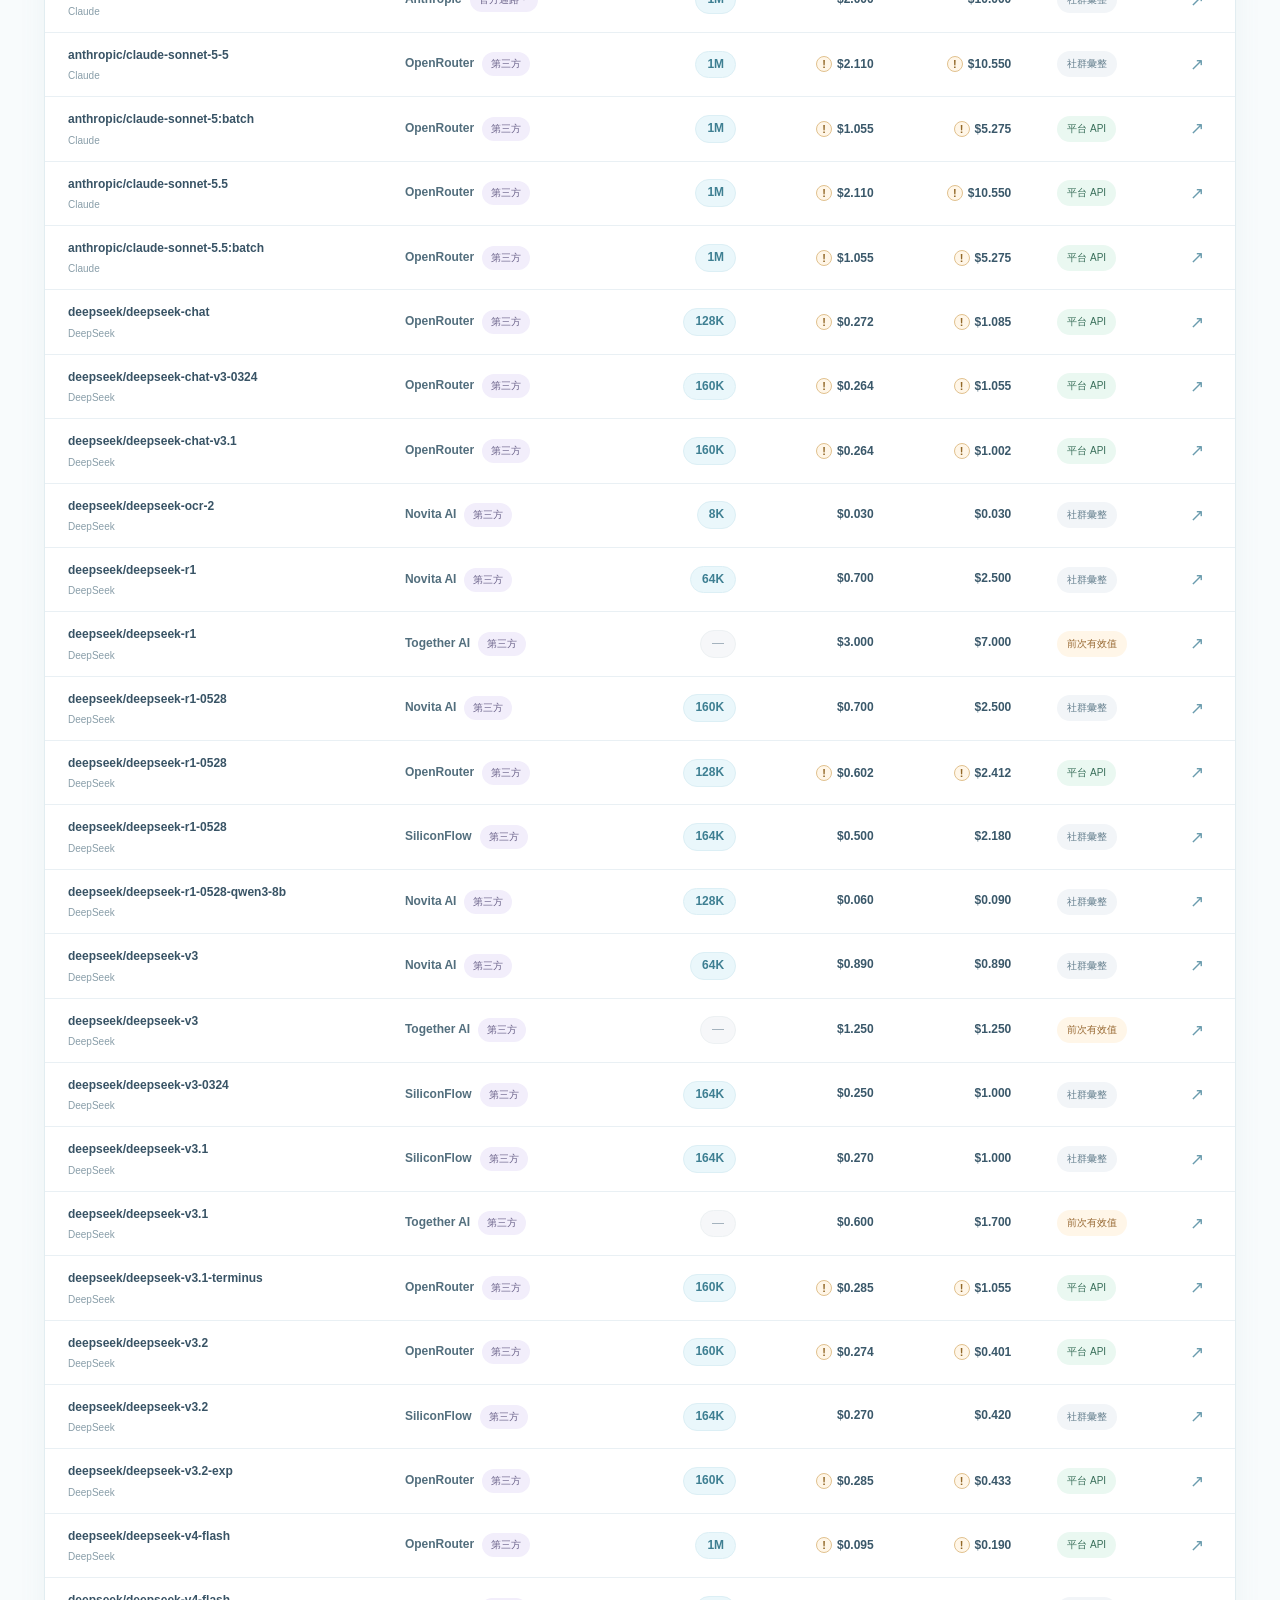
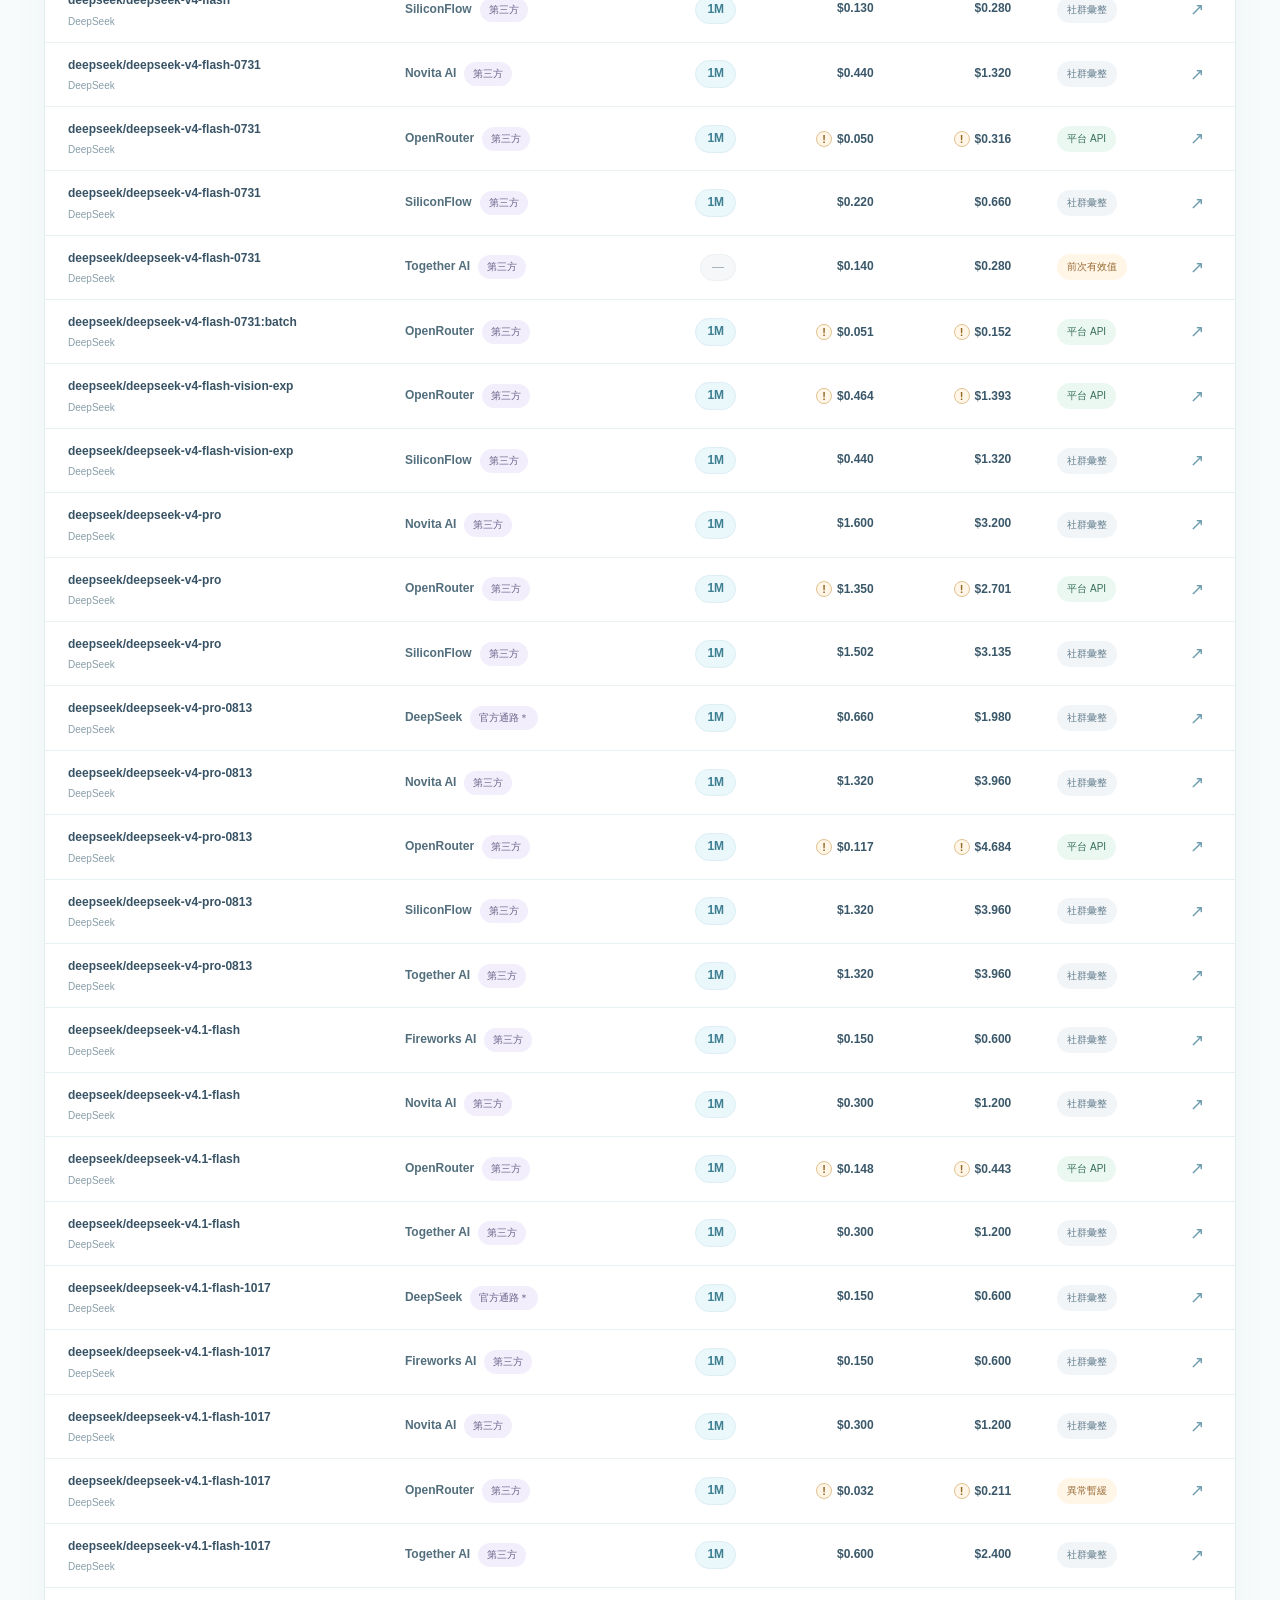
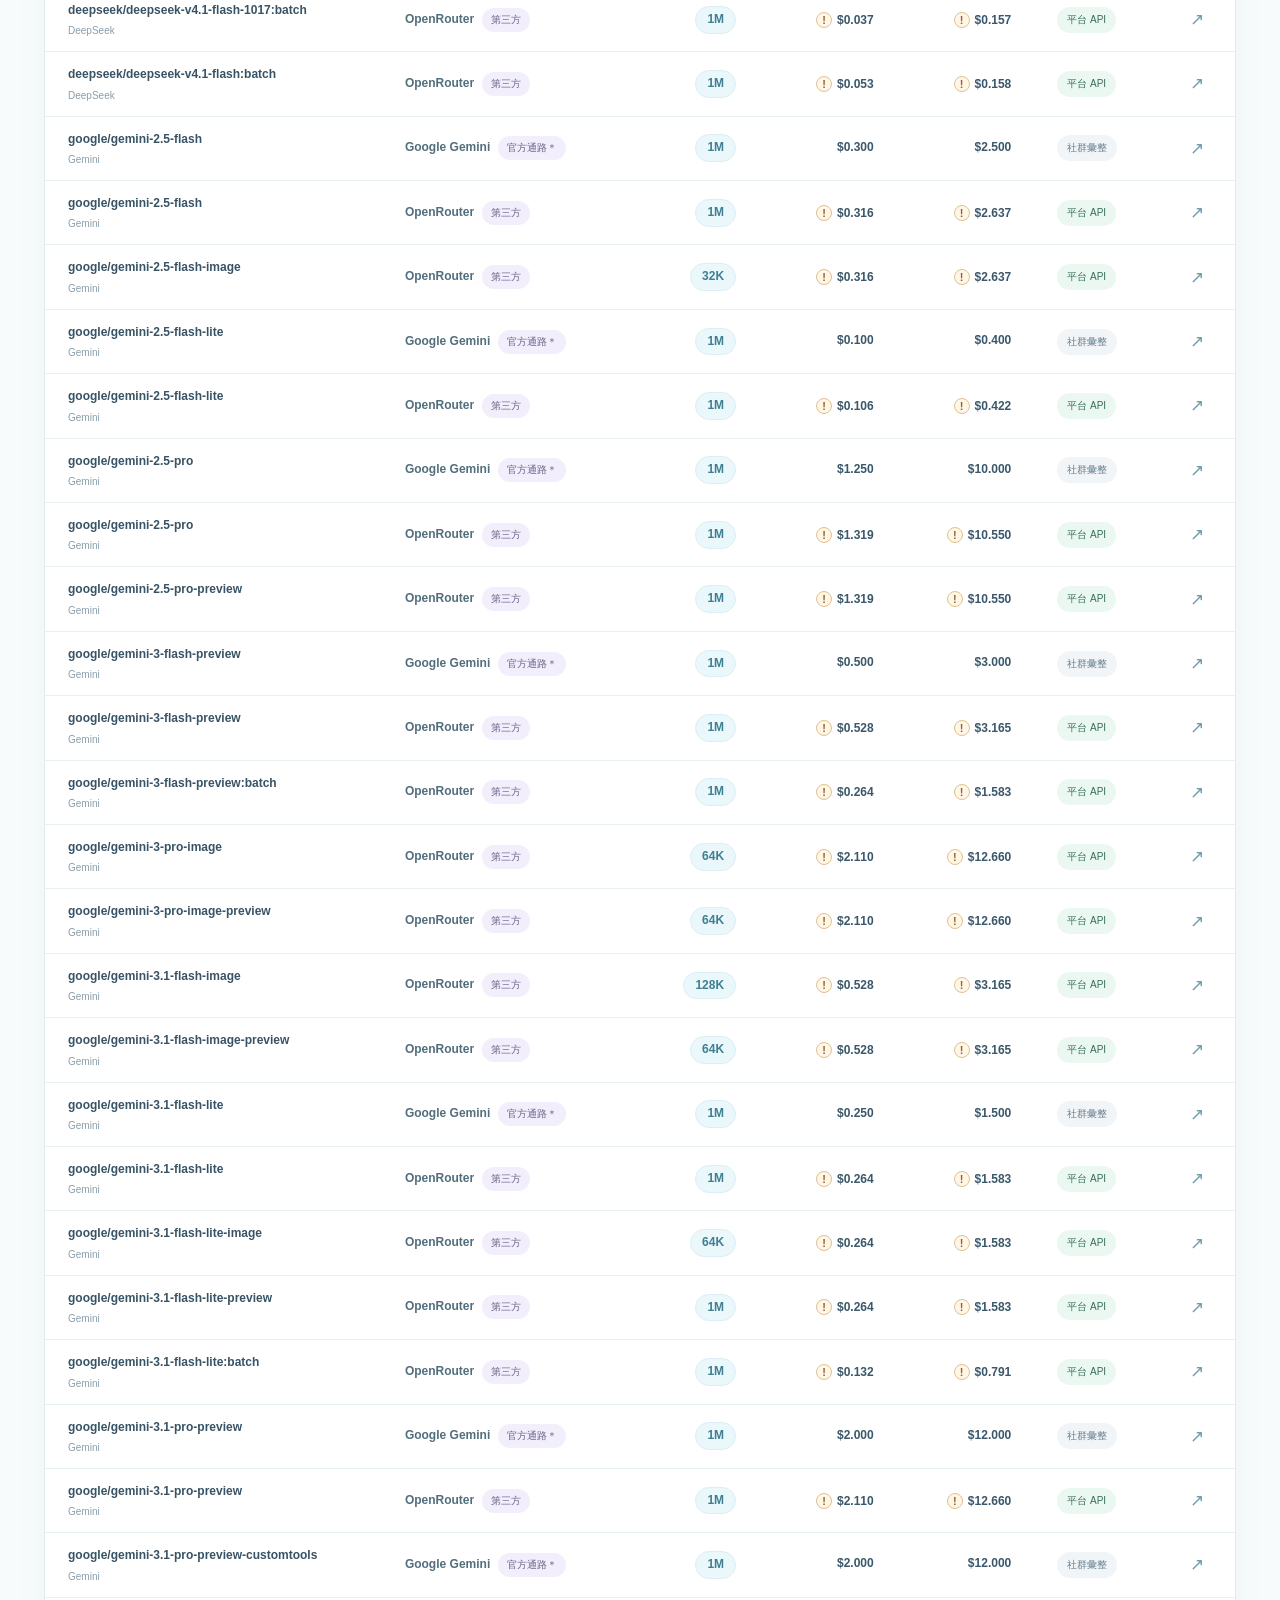
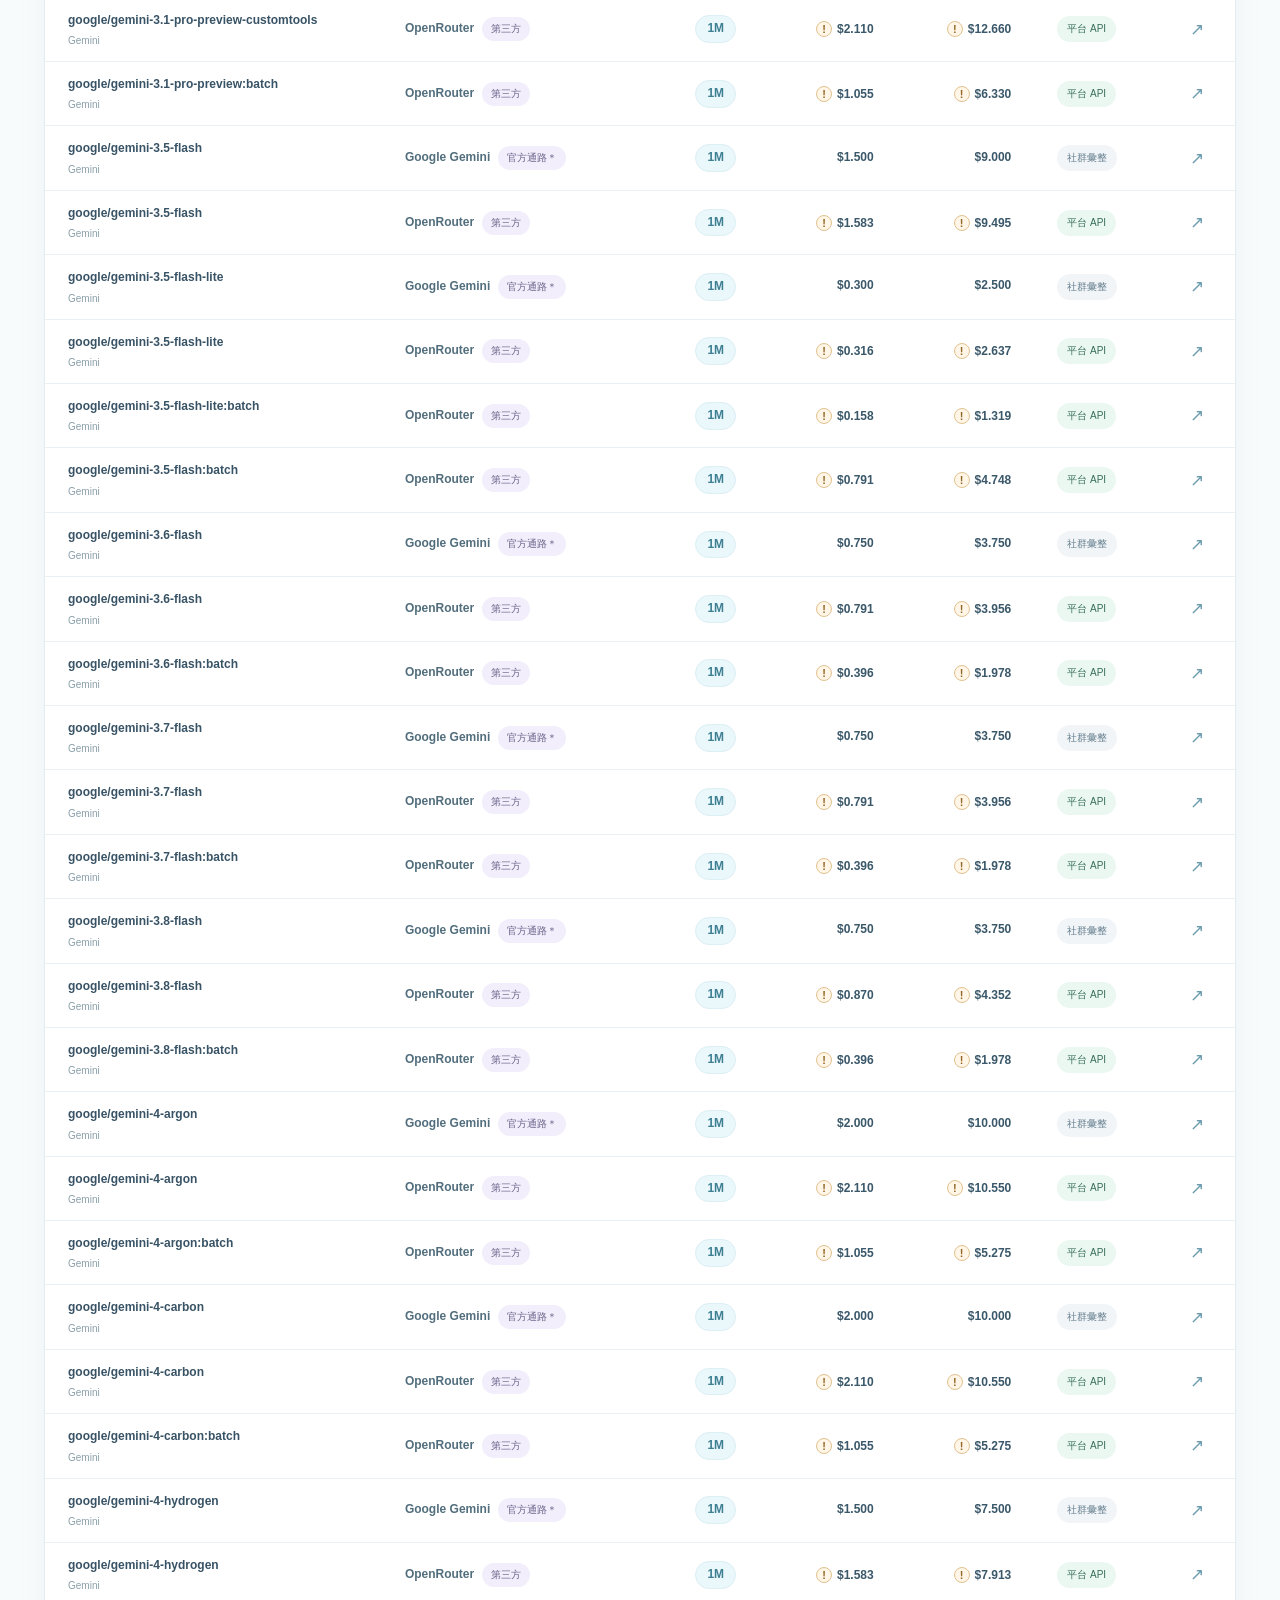
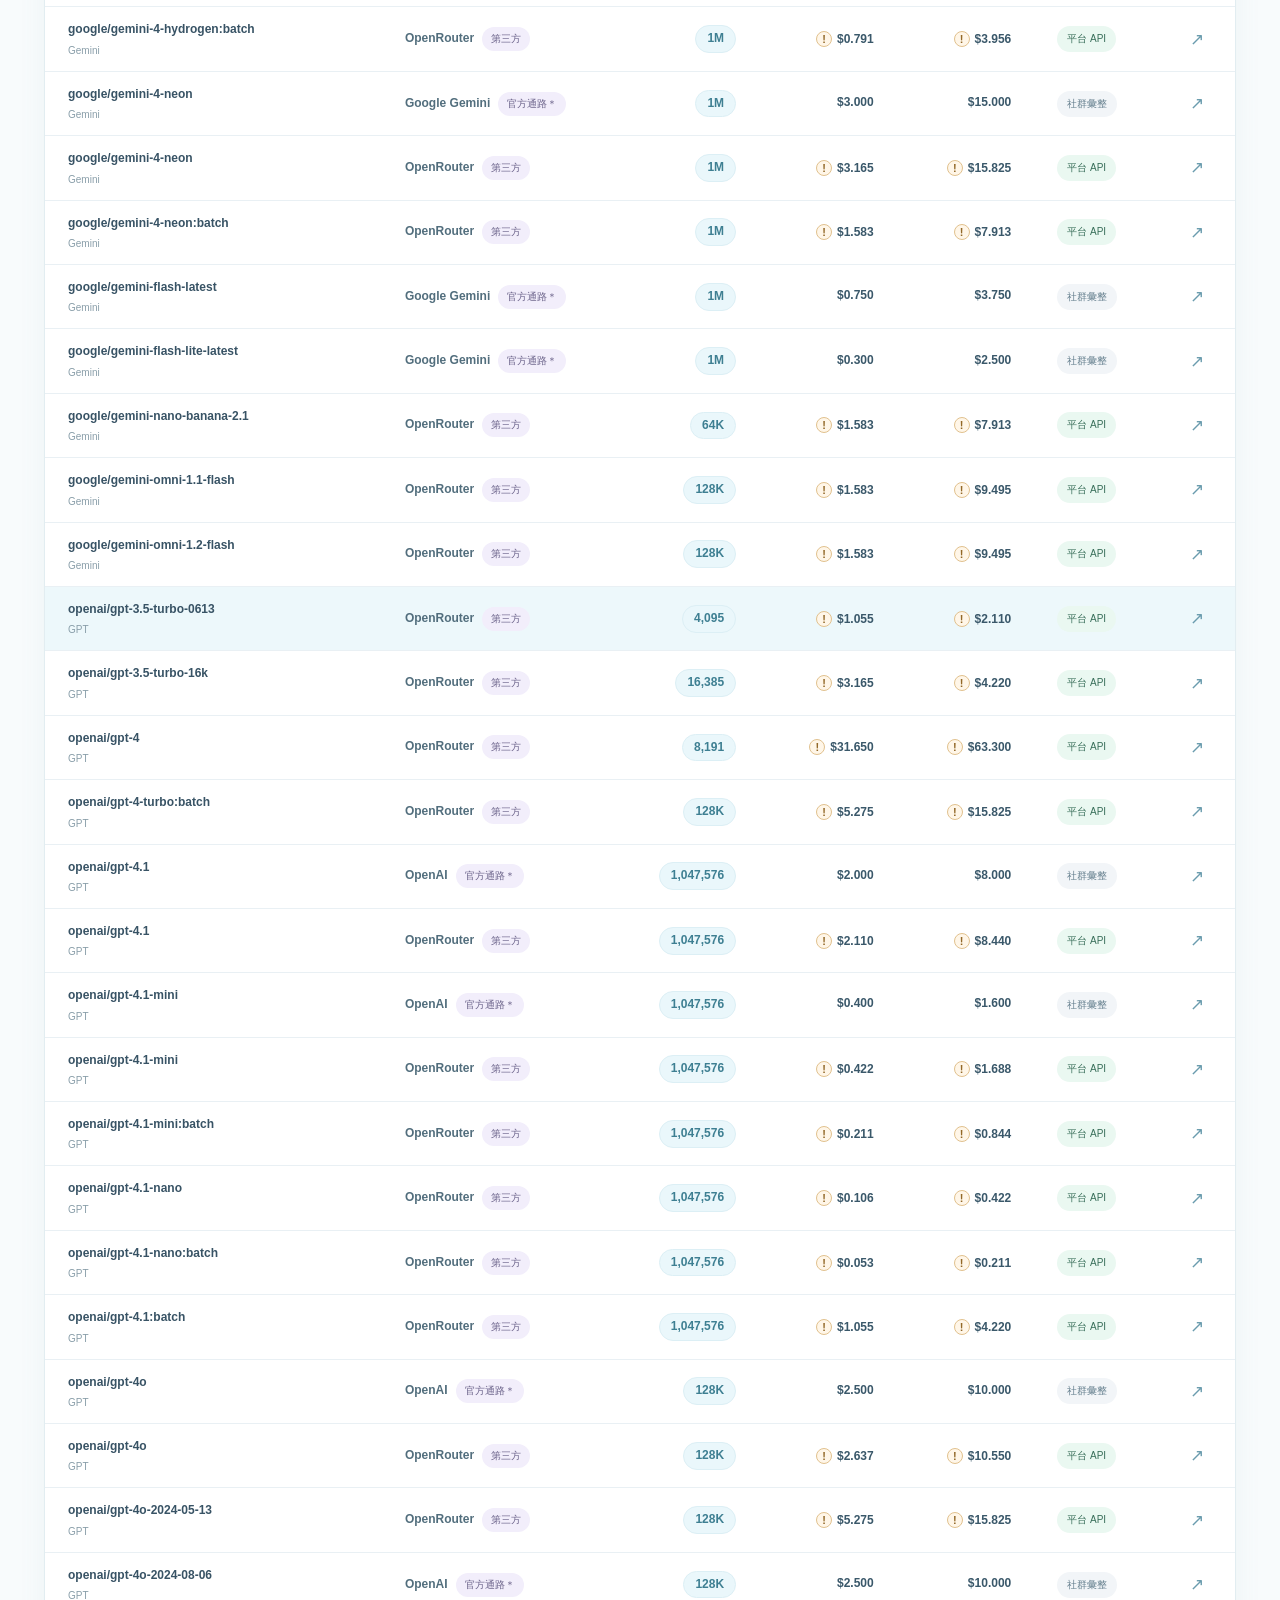
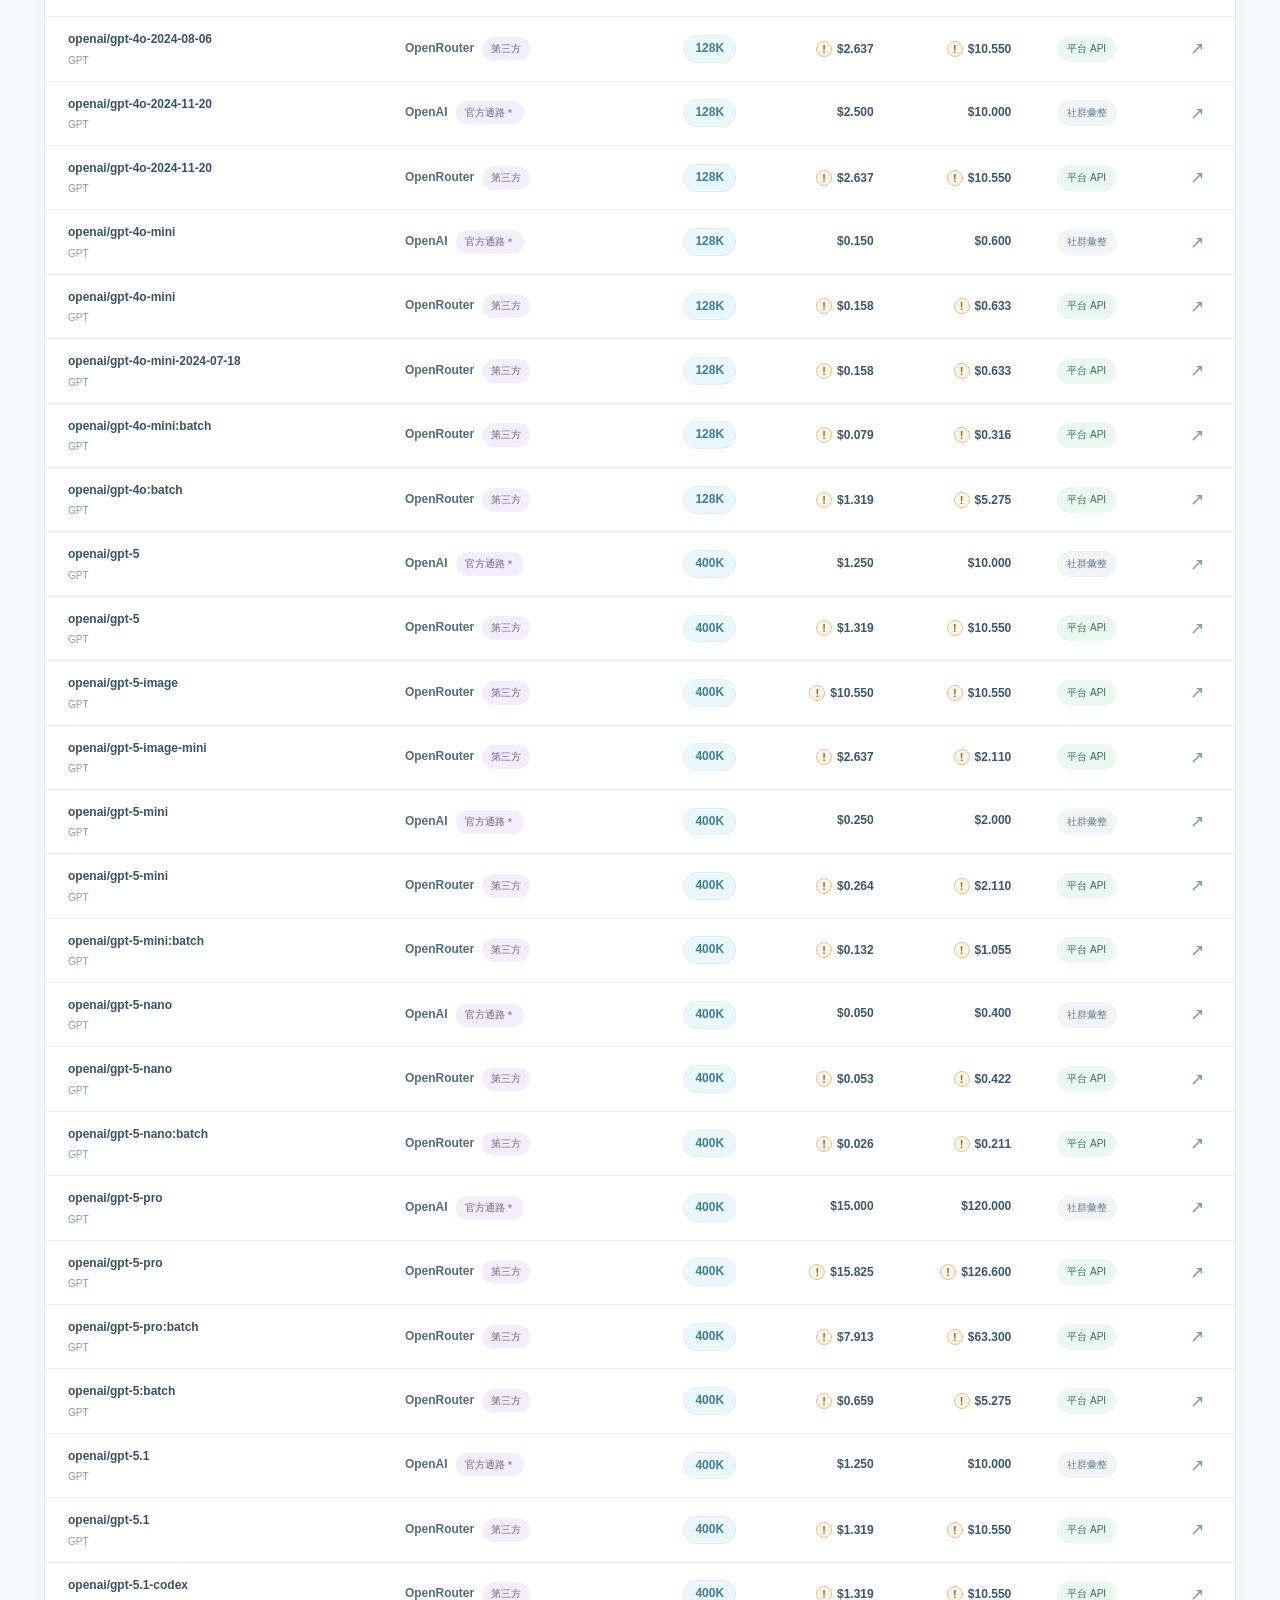
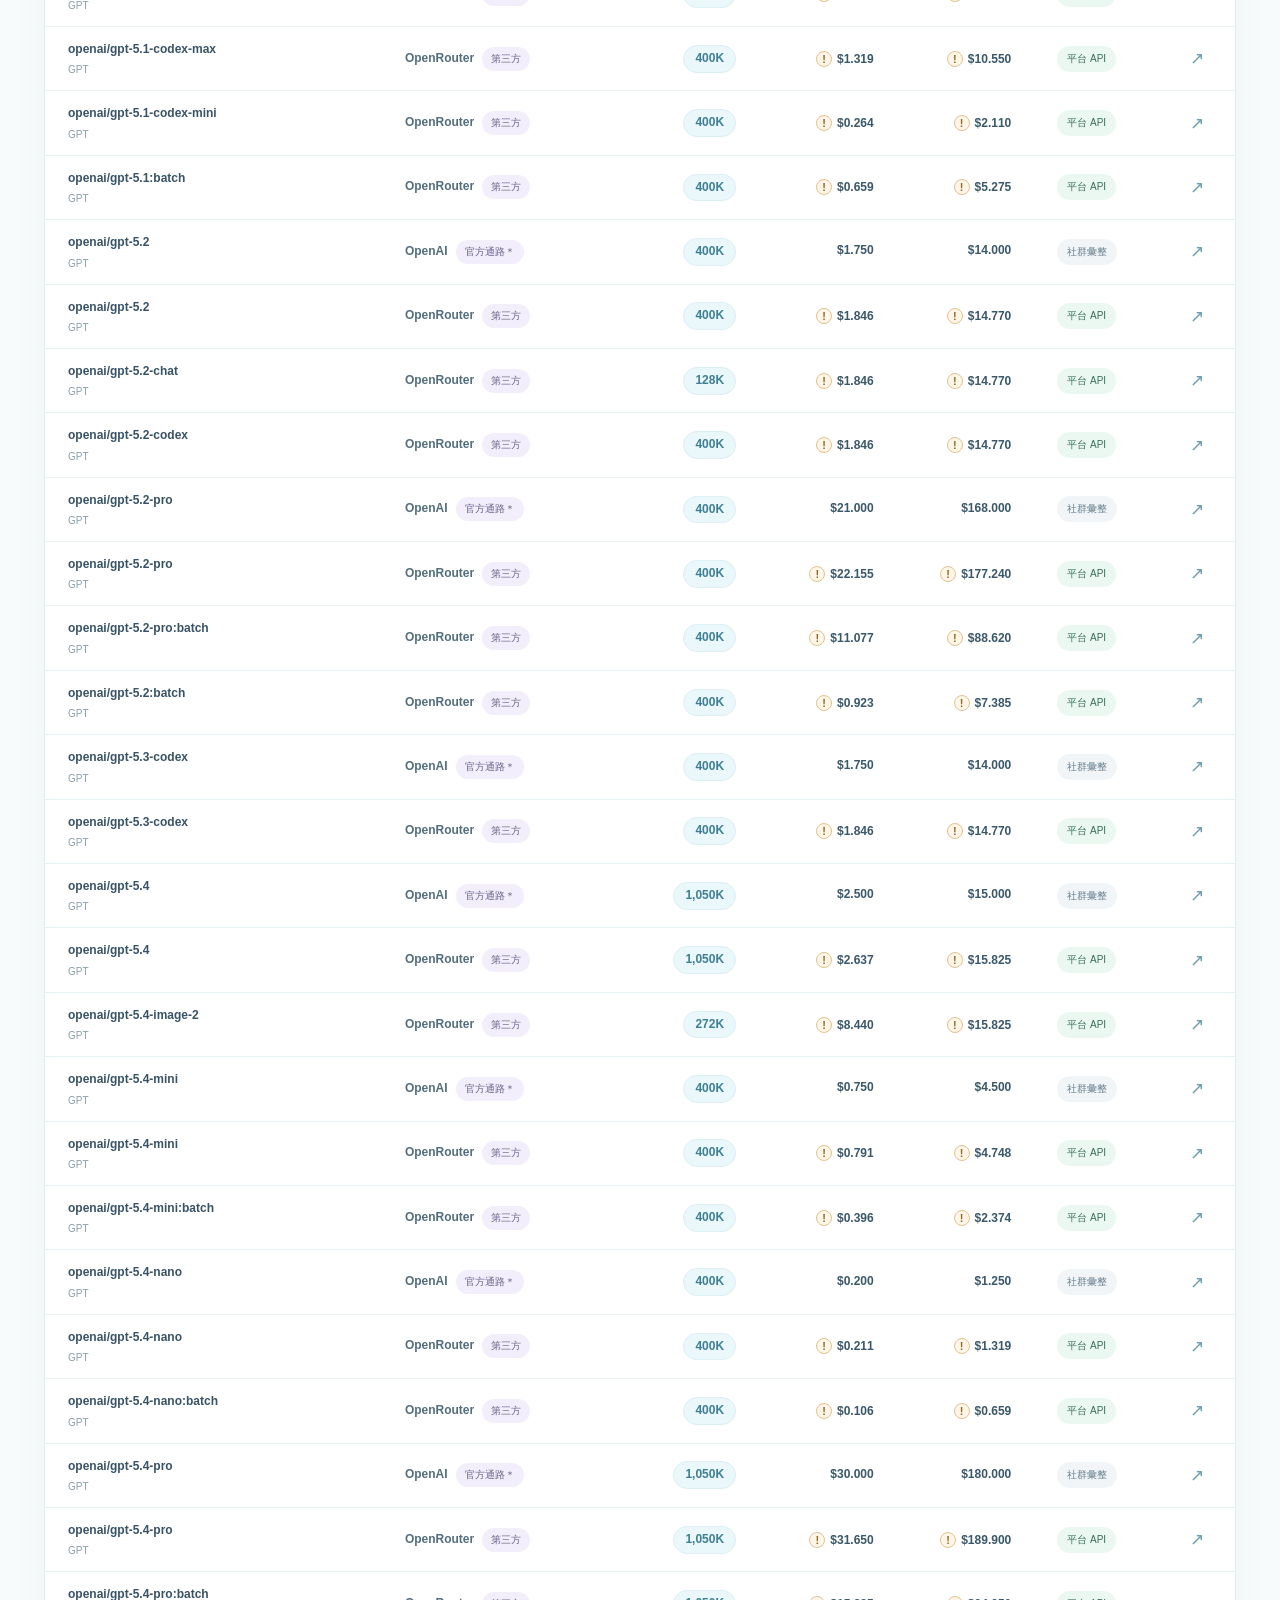
==== commit 89eb3333: "design: refresh API Atlas with ice-blue pastel journal theme" ====
--- a/site/index.html
+++ b/site/index.html
@@ -4,7 +4,7 @@
   <meta charset="utf-8">
   <meta name="viewport" content="width=device-width, initial-scale=1">
   <meta name="color-scheme" content="light">
-  <meta name="theme-color" content="#f5f7fb">
+  <meta name="theme-color" content="#f8fbfc">
   <meta name="description" content="GPT、Gemini、Claude、DeepSeek、Grok 的 AI API 價格比較與歷史變動追蹤。">
   <title>API Atlas — AI API 價格追蹤</title>
   <link rel="stylesheet" href="./style.css">
--- a/site/style.css
+++ b/site/style.css
@@ -227,3 +227,471 @@
   #priceTable tbody td.context-limit .context-value{margin-left:auto;text-align:right;font-size:14px}
   #modelDetail td.context-limit .context-value{margin-left:auto}
 }
+
+
+/* ───────────────────────────────────────────────────────────────
+   API ATLAS • ICE BLUE + PASTEL JOURNAL
+   Shared theme for the price catalog, estimator and mobile cards.
+   This section owns presentation only; no fee or sort logic changes.
+   ─────────────────────────────────────────────────────────────── */
+:root{
+  --ink:#33424d;
+  --muted:#6e7f8c;
+  --line:#e4edf1;
+  --surface:#ffffff;
+  --bg:#f8fbfc;
+  --teal:#3e7f92;
+  --teal-soft:#eaf7fb;
+  --ice:#8fc9d8;
+  --ice-strong:#5ca8bc;
+  --ice-deep:#326c80;
+  --lavender:#d9c7f2;
+  --lavender-soft:#f3eefb;
+  --rose-soft:#f8edef;
+  --cream:#fffdfb;
+  --shadow:0 10px 28px rgba(100,143,162,.075);
+  color-scheme:light;
+}
+html{scroll-padding-top:20px}
+body{
+  min-height:100vh;
+  color:var(--ink);
+  background:
+    radial-gradient(ellipse 440px 300px at 100% 0%,rgba(217,199,242,.16),transparent 82%),
+    radial-gradient(ellipse 560px 380px at 0% 18%,rgba(143,201,216,.12),transparent 80%),
+    var(--bg);
+}
+::selection{background:#d8edf7;color:#33424d}
+.app-shell{max-width:1360px}
+.topbar{
+  min-height:84px;height:auto;
+  background:rgba(255,255,255,.76);
+  border-bottom:1px solid #e3edf2;
+  backdrop-filter:blur(14px);
+  -webkit-backdrop-filter:blur(14px);
+}
+.brand{gap:13px}
+.brand-icon{
+  position:relative;
+  transform:none;
+  display:block;
+  flex:0 0 40px;
+  width:40px;height:40px;
+  border:1px solid #d1e9f1;
+  border-radius:14px;
+  background:radial-gradient(circle at 34% 25%,#fff 2%,#dbf1f8 45%,#abd6e5 100%);
+  box-shadow:0 5px 14px rgba(105,165,190,.12);
+}
+.brand-icon span{display:none}
+.brand-icon::before{
+  content:"";position:absolute;width:29px;height:13px;
+  top:12px;left:4px;border:2px solid #5ca8bc;
+  border-radius:50%;transform:rotate(-26deg);
+}
+.brand-icon::after{
+  content:"✦";position:absolute;right:-5px;top:-9px;
+  font-size:16px;color:#b8a1df;text-shadow:0 2px 5px #ffffff;
+}
+.brand-label{font-size:23px;letter-spacing:-.7px;color:#374d5b}
+.brand-label strong{color:#3e7f92}
+.brand-label small{font-size:8px;letter-spacing:1.6px;color:#879eac}
+.top-nav{gap:7px;margin-left:22px}
+.top-nav a{
+  height:auto;min-height:38px;padding:10px 15px;
+  border-radius:999px;color:#687f8f;font-weight:700;
+  transition:background-color .18s ease,color .18s ease;
+}
+.top-nav a:hover{background:#f3eefb;color:#53627d}
+.top-nav .nav-active,
+.top-nav .nav-active:hover{
+  color:#295e73;
+  background:#e0f1f7;
+  border-bottom:0;
+}
+.top-link,.quick-nav{
+  border:1px solid #dbeaf0;border-radius:999px;
+  background:#fff;color:#4c7587;
+  box-shadow:0 3px 12px rgba(107,151,174,.06);
+}
+.top-link:hover,.quick-nav:hover{background:#edf8fb;border-color:#b5d8e2}
+.hero,.estimate-hero{
+  min-height:312px;border-radius:26px;margin-top:27px;
+  background:linear-gradient(113deg,#e8f6fa 0%,#f8fcfd 44%,#f2edfa 100%);
+  border:1px solid #e1edf3;box-shadow:0 12px 34px rgba(102,145,165,.07);
+  padding:46px 52px;
+}
+.hero::before{
+  content:"";position:absolute;width:310px;height:310px;
+  right:-55px;top:-130px;border-radius:50%;
+  background:radial-gradient(circle,rgba(217,199,242,.22),transparent 72%);
+  pointer-events:none;
+}
+.hero::after{
+  content:"✧";position:absolute;right:25px;top:13px;
+  font-size:27px;color:rgba(141,177,198,.5);pointer-events:none;
+}
+.eyebrow,.section-kicker{
+  color:#508da2;font-size:10px;font-weight:800;letter-spacing:1.9px;
+}
+.pulse{background:#7fc8a0;box-shadow:0 0 0 5px #eaf8f1}
+.hero h1{color:#33424d;font-weight:780;letter-spacing:-1.2px}
+.hero h1 em{color:#4b95ac}
+.hero p{color:#607d8b;line-height:1.9}
+.hero-meta{color:#668594}
+.meta-dot{background:#7fc8a0}
+.meta-separator{background:#c8dce5}
+.hero-art{opacity:.83}
+.art-grid{opacity:.17;background-size:38px 38px}
+.orb-one{
+  right:48px;top:-64px;
+  background:radial-gradient(circle at 35% 30%,#fffefed9,#d2eef8bf 56%,#c8b6e887);
+  border-color:rgba(255,255,255,.28);
+  box-shadow:20px 30px 50px rgba(137,183,208,.15);
+}
+.orb-two{background:#fff8fb9a}
+.art-floating{
+  border:1px solid rgba(255,255,255,.95);
+  border-radius:15px;background:rgba(255,255,255,.81);
+  color:#4c8295;box-shadow:0 10px 23px rgba(115,153,180,.09);
+}
+.art-floating span{color:#849daa}
+.stats{gap:15px}
+.stat-card,.main-card,.detail-card,.note-card{
+  border:1px solid #e2edf1;
+  border-radius:22px;
+  background:#fff;
+  box-shadow:var(--shadow);
+}
+.stat-card{position:relative;overflow:hidden;padding:23px 23px 21px}
+.stat-card::before{
+  content:"";position:absolute;left:23px;right:23px;top:0;height:3px;
+  background:linear-gradient(90deg,#8fc9d8,#e4d8f5,transparent);
+  border-radius:0 0 6px 6px;
+}
+.stat-name{color:#708693;font-size:12px;font-weight:700}
+.stat-icon{color:#a6b6df}
+.stat-number{color:#426e83;font-variant-numeric:tabular-nums;font-weight:780}
+.stat-caption{color:#889daa}
+.main-card{margin-top:23px;overflow:hidden}
+.section-intro{padding-top:31px;padding-bottom:23px}
+.section-intro h2,.detail-card h2,.note-card h2{color:#344d5b}
+.section-intro h2::after,.detail-card h2::after{
+  content:"✦";display:inline-block;margin-left:10px;
+  font-size:13px;vertical-align:middle;color:#bda9df;
+}
+.section-intro p,.subtle{color:#748b99}
+.mini-caption{color:#8ca2b0}
+.family-chips{border-bottom-color:#e8eff3;gap:8px}
+.chip{
+  background:#f5f8fa;color:#647d8b;border:1px solid #edf1f5;
+  border-radius:999px;min-height:38px;padding:9px 16px;
+  font-weight:700;transition:background-color .15s ease,border-color .15s ease,color .15s ease;
+}
+.chip:hover{border-color:#c2dfea;background:#edf8fb;color:#356b81}
+.chip.active,.chip[aria-pressed="true"]{
+  background:#dff1f7;border-color:#c5e2eb;color:#2d6478;
+  box-shadow:inset 0 0 0 1px rgba(255,255,255,.5);
+}
+.billing-label{color:#59778a;font-size:12px;font-weight:750}
+.billing-switch{
+  background:#f4f7fa;border:1px solid #e0eaf0;
+  border-radius:999px;padding:4px;gap:4px;
+}
+.billing-option{
+  border-radius:999px;min-height:36px;padding:9px 18px;
+  color:#607987;font-weight:750;
+}
+.billing-option:hover:not(:disabled){background:#eaf7fb;color:#376c81}
+.billing-option.active,.billing-option[aria-pressed="true"]{
+  background:#dff1f7;color:#2c667c;
+  box-shadow:0 2px 9px rgba(119,176,197,.12);
+}
+.billing-option:disabled{opacity:.42}
+.billing-note{color:#7b91a0;line-height:1.7}
+.filter-controls{gap:12px}
+.search,.select-wrap{
+  min-height:46px;height:auto;background:#fffefc;
+  border:1px solid #dfeaf0;border-radius:14px;
+  transition:box-shadow .16s ease,border-color .16s ease;
+}
+.search{padding:0 15px}
+.search:focus-within,.select-wrap:focus-within{
+  border-color:#8fc9d8;box-shadow:0 0 0 4px rgba(143,201,216,.17);
+}
+.search span{color:#8fb3c1}
+.search input,.select-wrap select{font-size:13px;color:#3c596c}
+.search input::placeholder{color:#8fa3ae;opacity:1}
+.select-wrap span{color:#7c92a1;font-size:12px}
+.table-scroll{scrollbar-color:#d1e5ed transparent}
+th{
+  padding-top:18px;padding-bottom:18px;
+  background:#f3f9fb;color:#657f8d;
+  font-size:11px;font-weight:730;letter-spacing:.35px;
+}
+td{border-top-color:#e9f0f4;color:#465f6d}
+tr.quote-row:hover{background:#f8fcfd}
+tr.quote-row.selected{background:#edf8fb}
+tr.quote-row:focus-visible{outline:2px solid #83bfcc;outline-offset:-3px}
+td.model-cell strong{font-size:12px;color:#385365;line-height:1.45}
+td.model-cell small{color:#899ea9}
+.provider-cell{color:#526e7d}
+.type-tag{
+  padding:5px 9px;border-radius:999px;
+  background:#f2eefb;color:#6b638a;font-size:10px;font-weight:680;
+}
+.dollar{color:#3a586a}
+.sum,.estimate-money{color:#3e7f92}
+.source-tag{
+  border-radius:999px;padding:6px 10px;
+  background:#f2f5f8;color:#617c8b;font-size:10px;
+}
+.source-tag.direct{background:#eaf8f1;color:#386e59}
+.source-tag.stale{background:#fff6e8;color:#996b35}
+.open-arrow{color:#6a9cae}
+.table-footer{color:#7791a0;border-top-color:#e6eef3;line-height:1.7}
+.context-value{
+  display:inline-block;border-radius:999px;padding:6px 11px;
+  background:#eaf7fb;border:1px solid #dceff5;
+  color:#3e7f92;line-height:1.15;
+}
+.context-value.unknown{background:#f6f7f9;border-color:#edf1f3;color:#9aaab6}
+.sort-button:hover,.sort-button:focus-visible{color:#3e7f92}
+.sort-indicator{color:#a4c0ce}
+th[aria-sort="ascending"] .sort-button,th[aria-sort="descending"] .sort-button,
+th[aria-sort="ascending"] .sort-indicator,th[aria-sort="descending"] .sort-indicator{color:#3c8398}
+.price-with-info .money-number{color:inherit;font-weight:750}
+.fee-info-button{
+  background:#fff6e8;color:#926828;border:1px solid #e1c18e;
+  border-radius:50%;font-size:11px;
+}
+.fee-info-button:hover,.fee-info-button:focus-visible{background:#ffedcd;border-color:#c49549}
+.fee-popover{
+  border:1px solid #ece3d6;border-radius:15px;
+  background:#fffefa;color:#3d5968;
+  box-shadow:0 14px 34px rgba(78,111,137,.15);
+}
+.fee-popover strong{color:#3b5667}
+.fee-popover span{color:#657e8d}
+.load-notice{border:1px solid #dcebf1;background:#f2fafc;color:#4c7b8d;border-radius:12px}
+.empty-icon{
+  background:linear-gradient(130deg,#e3f4fa,#f3edfb);
+  color:#6d96ad;border-radius:23px;
+}
+.detail-layout{gap:19px}
+.detail-card{padding:29px 30px}
+.official-link{
+  background:#eaf7fb;color:#386f82;border-radius:999px;padding:9px 15px;
+}
+.official-link:hover{background:#dff1f7}
+.mini-table th{background:#f4f9fb}
+.mini-table td a{color:#3e7f92}
+.calc-grid{margin:20px 0}
+.calc-grid label{color:#637d8d}
+.calc-grid input,.scenario-grid input{
+  border:1px solid #dce9ef;background:#fffefc;
+  border-radius:14px;min-height:46px;
+  color:#365467;font-variant-numeric:tabular-nums;
+}
+.calc-grid input:focus,.scenario-grid input:focus{
+  outline:none;background:#fff;
+  border-color:#8fc9d8;box-shadow:0 0 0 4px rgba(143,201,216,.16);
+}
+.calc-price{color:#3f8499}
+.calc-note{color:#7e97a6;line-height:1.6}
+.chart-wrap{border-top-color:#e8eff2}
+.chart-head strong{color:#415969}
+.chart-head span,.chart-placeholder{color:#7c93a0}
+.note-card{gap:30px}
+.note-copy{color:#6e8492;line-height:1.95}
+.note-copy strong{color:#405b6c}
+.note-copy a{color:#3e7f92;text-underline-offset:3px}
+.site-footer{border-top-color:#e1eaf0;color:#7c93a0}
+.source-note{color:#927347}
+.estimate-form{padding-bottom:28px}
+.scenario-grid{gap:14px}
+.scenario-grid label{
+  padding:15px 15px 14px;
+  background:linear-gradient(180deg,#fffefa,#fcfdfe);
+  border:1px solid #e4edf1;border-radius:17px;
+  color:#4c6678;font-size:13px;font-weight:750;
+  transition:border-color .16s ease,box-shadow .16s ease;
+}
+.scenario-grid label:focus-within{border-color:#b8dbe5;box-shadow:0 5px 16px rgba(143,201,216,.09)}
+.scenario-grid small{
+  color:#788f9e;font-size:11px;line-height:1.5;
+  min-height:17px;margin:6px 0 10px;font-weight:400;
+}
+.scenario-grid input{font-size:16px;padding:12px 14px;margin-top:auto}
+.scenario-help{color:#738b9b;font-size:11px;line-height:1.85}
+.scenario-summary{gap:12px}
+.scenario-summary>div{
+  border:1px solid #ddecf2;background:#eaf7fb;
+  border-radius:16px;padding:16px 17px;
+}
+.scenario-summary>div:last-child{
+  background:#f3eefb;border-color:#e8dcf6;
+}
+.scenario-summary span{color:#6b8595;font-size:12px}
+.scenario-summary strong{color:#3d8096;font-size:24px}
+.scenario-summary>div:last-child strong{color:#77669b}
+.scenario-summary small{color:#879dac}
+.estimate-switches{gap:17px}
+.estimate-details{background:#fff}
+.estimate-detail-line{border-bottom-color:#e9eff3;color:#698294}
+.estimate-detail-line strong{color:#3d6a80}
+.estimate-round-item{
+  background:#eaf7fb;border:1px solid #dcecf2;
+  border-radius:15px;padding:14px;
+}
+.estimate-round-item:nth-child(2){background:#f4effb;border-color:#e9dff4}
+.estimate-round-item strong{color:#387f96}
+.estimate-warning{
+  background:#fff7ea;color:#896635;border:1px solid #f0e0be;
+  border-radius:14px;
+}
+@media(hover:hover) and (pointer:fine){
+  .stat-card{transition:transform .2s ease,box-shadow .2s ease}
+  .stat-card:hover{transform:translateY(-2px);box-shadow:0 14px 32px rgba(100,143,162,.10)}
+}
+a:focus-visible,button:focus-visible,input:focus-visible,select:focus-visible,
+tr.quote-row:focus-visible{
+  outline:2px solid #5b9db1;outline-offset:3px;
+}
+@media(max-width:1100px){
+  .hero,.estimate-hero{padding:37px 35px}
+  .hero h1{font-size:36px}
+  .top-nav{gap:5px;margin-left:8px}
+  .top-nav a{padding:10px 11px}
+}
+@media(max-width:750px){
+  body{
+    background:radial-gradient(ellipse 350px 310px at 100% 0%,rgba(217,199,242,.13),transparent 80%),#f8fbfc;
+  }
+  .app-shell{padding:0 12px}
+  .topbar{
+    gap:10px;padding:12px 2px 0;min-height:0;
+    border-bottom:0;background:transparent;backdrop-filter:none;
+    -webkit-backdrop-filter:none;
+  }
+  .brand-icon{width:33px;height:33px;flex-basis:33px;border-radius:12px}
+  .brand-icon::before{width:24px;height:10px;top:10px;left:3px}
+  .brand-icon::after{font-size:13px;right:-4px;top:-7px}
+  .brand-label{font-size:19px}
+  .topbar .top-nav{
+    width:100%;gap:6px;min-height:47px;height:auto;
+    padding:5px 0;border-top:1px solid #e4edf1;
+    overflow-x:auto;
+  }
+  .topbar .top-nav a{
+    min-height:37px;height:auto;padding:10px 13px;
+    border-radius:999px;white-space:nowrap;font-size:12px;
+  }
+  .topbar .top-nav .nav-active{background:#dff1f7;color:#2d657b;border:0}
+  .hero,.estimate-hero{
+    padding:25px 20px;margin-top:14px;
+    border-radius:21px;min-height:0;
+    background:linear-gradient(125deg,#e8f6fa,#fbfdff 57%,#f3eefa);
+  }
+  .hero::after{right:13px;top:4px;font-size:19px}
+  .hero h1{font-size:clamp(25px,6.9vw,33px);line-height:1.34;letter-spacing:-.6px}
+  .hero p{color:#647f8e}
+  .hero-meta{color:#678999}
+  .stats{gap:10px}
+  .stat-card{padding:16px 14px;border-radius:17px;min-width:0}
+  .stat-card::before{left:14px;right:14px}
+  .stat-number,.fx-stat{font-size:23px}
+  .main-card{border-radius:19px;margin-top:15px}
+  .section-intro{padding:22px 17px 19px}
+  .section-intro h2{font-size:20px}
+  .section-intro h2::after{margin-left:7px}
+  .filters{padding:0 16px 18px}
+  .family-chips{gap:7px}
+  .family-chips .chip{min-height:43px;padding:11px 16px;white-space:nowrap}
+  .billing-filter,.estimate-switches .billing-filter{gap:9px}
+  .billing-switch{border-radius:999px;padding:4px}
+  .billing-option{min-height:43px;border-radius:999px;font-size:12px}
+  .filter-controls{gap:10px}
+  .search,.select-wrap{min-height:48px;border-radius:14px}
+  .search input,.select-wrap select{font-size:16px}
+  .mobile-sort-bar{
+    padding:12px 15px 14px;gap:8px;
+    background:#f5fafc;border-top:1px solid #e4edf1;border-bottom:1px solid #e4edf1;
+  }
+  .mobile-sort-caption{color:#718c9d}
+  .mobile-sort-item{
+    min-height:43px;border-radius:999px;
+    background:#fff;border-color:#e0eaf0;color:#6d8291;
+  }
+  .mobile-sort-item[aria-pressed="true"]{
+    background:#dff1f7;border-color:#bcdce5;color:#316c80;
+  }
+  #priceTable tbody,#estimateTable tbody{gap:12px;padding:15px 13px 8px}
+  #priceTable tbody tr.quote-row,#estimateTable tbody tr.quote-row{
+    padding:16px;
+    border-radius:18px;background:#fff;border:1px solid #e0ebf0;
+    box-shadow:0 5px 18px rgba(92,139,159,.055);
+  }
+  #priceTable tbody tr.quote-row.selected,#estimateTable tbody tr.quote-row.selected{
+    border-color:#99c9d8;background:#f1f9fc;
+  }
+  #priceTable td.model-cell strong,#estimateTable td.model-cell strong{
+    color:#385769;font-size:15px;line-height:1.5;
+  }
+  #priceTable tbody td.provider-cell,#estimateTable tbody td.provider-cell{
+    color:#597686;border-bottom-color:#e9f0f4;
+  }
+  #priceTable tbody td.context-limit{
+    background:#eaf7fb;border:1px solid #dfedf3;
+    border-radius:12px;padding:10px 12px!important;
+  }
+  #priceTable tbody td.context-limit .context-value{
+    background:#fff;border-color:#e3f0f4;font-size:13px;
+  }
+  #priceTable tbody td.num,#estimateTable tbody td.estimate-cost{min-height:44px}
+  #priceTable tbody td.num::before,#estimateTable tbody td.estimate-cost::before,
+  #priceTable tbody td.source-cell::before,#estimateTable tbody td.source-cell::before{
+    color:#718998;font-size:12px;
+  }
+  #priceTable tbody td.num .money-number,#estimateTable tbody td.estimate-cost .money-number{
+    font-size:14px;font-weight:750;color:#3e6277;
+  }
+  #estimateTable tbody td.estimate-cost[data-label="50 次"]{
+    background:#eaf7fb;border-radius:12px;
+  }
+  #priceTable tbody td.source-cell,#estimateTable tbody td.source-cell{
+    border-top:1px solid #edf2f5;padding-top:12px!important;
+  }
+  #priceTable tbody td.open-arrow,#estimateTable tbody td.open-arrow{color:#5c9aaf}
+  .mobile-load-more:not([hidden]){
+    background:#eaf7fb;border:1px solid #bddde8;
+    border-radius:999px;color:#356f83;min-height:48px;font-weight:750;
+  }
+  .detail-card{padding:21px 17px;border-radius:19px}
+  .note-card{border-radius:19px;padding:22px 17px}
+  .scenario-grid{gap:10px}
+  .scenario-grid label{padding:11px 10px;border-radius:14px;font-size:12px}
+  .scenario-grid small{font-size:10px;min-height:30px;line-height:1.5;margin:5px 0 8px}
+  .scenario-grid input{
+    font-size:16px;padding:10px 9px;
+    min-height:46px;border-radius:12px;
+    width:100%;min-width:0;
+  }
+  .scenario-summary{gap:9px}
+  .scenario-summary>div{
+    padding:13px 15px;border-radius:14px;
+  }
+  .scenario-summary strong{font-size:21px}
+  .estimate-round-item{border-radius:13px;padding:12px 13px}
+  .fee-popover{border-radius:14px}
+}
+@media(max-width:360px){
+  .scenario-grid{gap:7px}
+  .scenario-grid label{padding:10px 8px}
+  .scenario-grid input{padding:9px 7px}
+  .scenario-grid small{font-size:10px}
+  .billing-option{padding:9px 6px;font-size:11px}
+  .mobile-sort-item{padding:9px 12px}
+}
+@media(prefers-reduced-motion:reduce){
+  .stat-card,.chip,.top-nav a,.search,.select-wrap,.scenario-grid label{transition:none}
+}
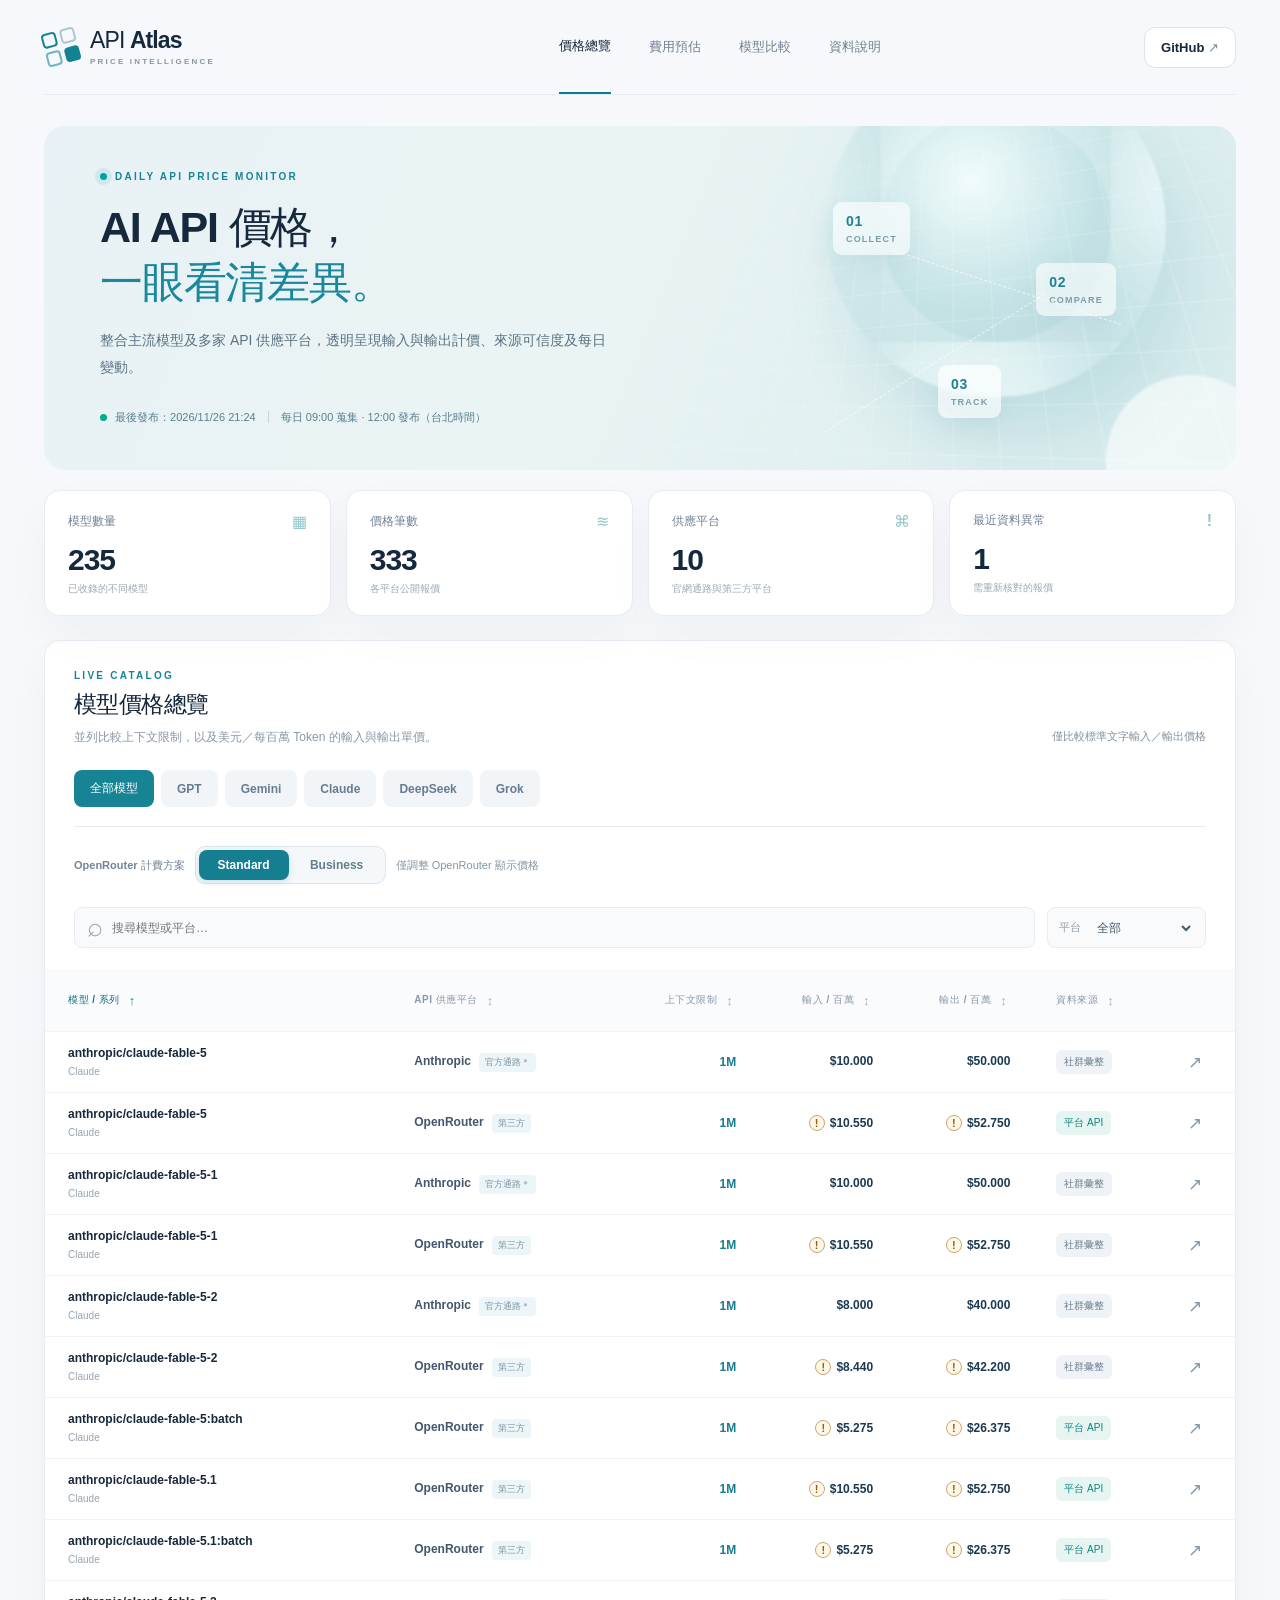
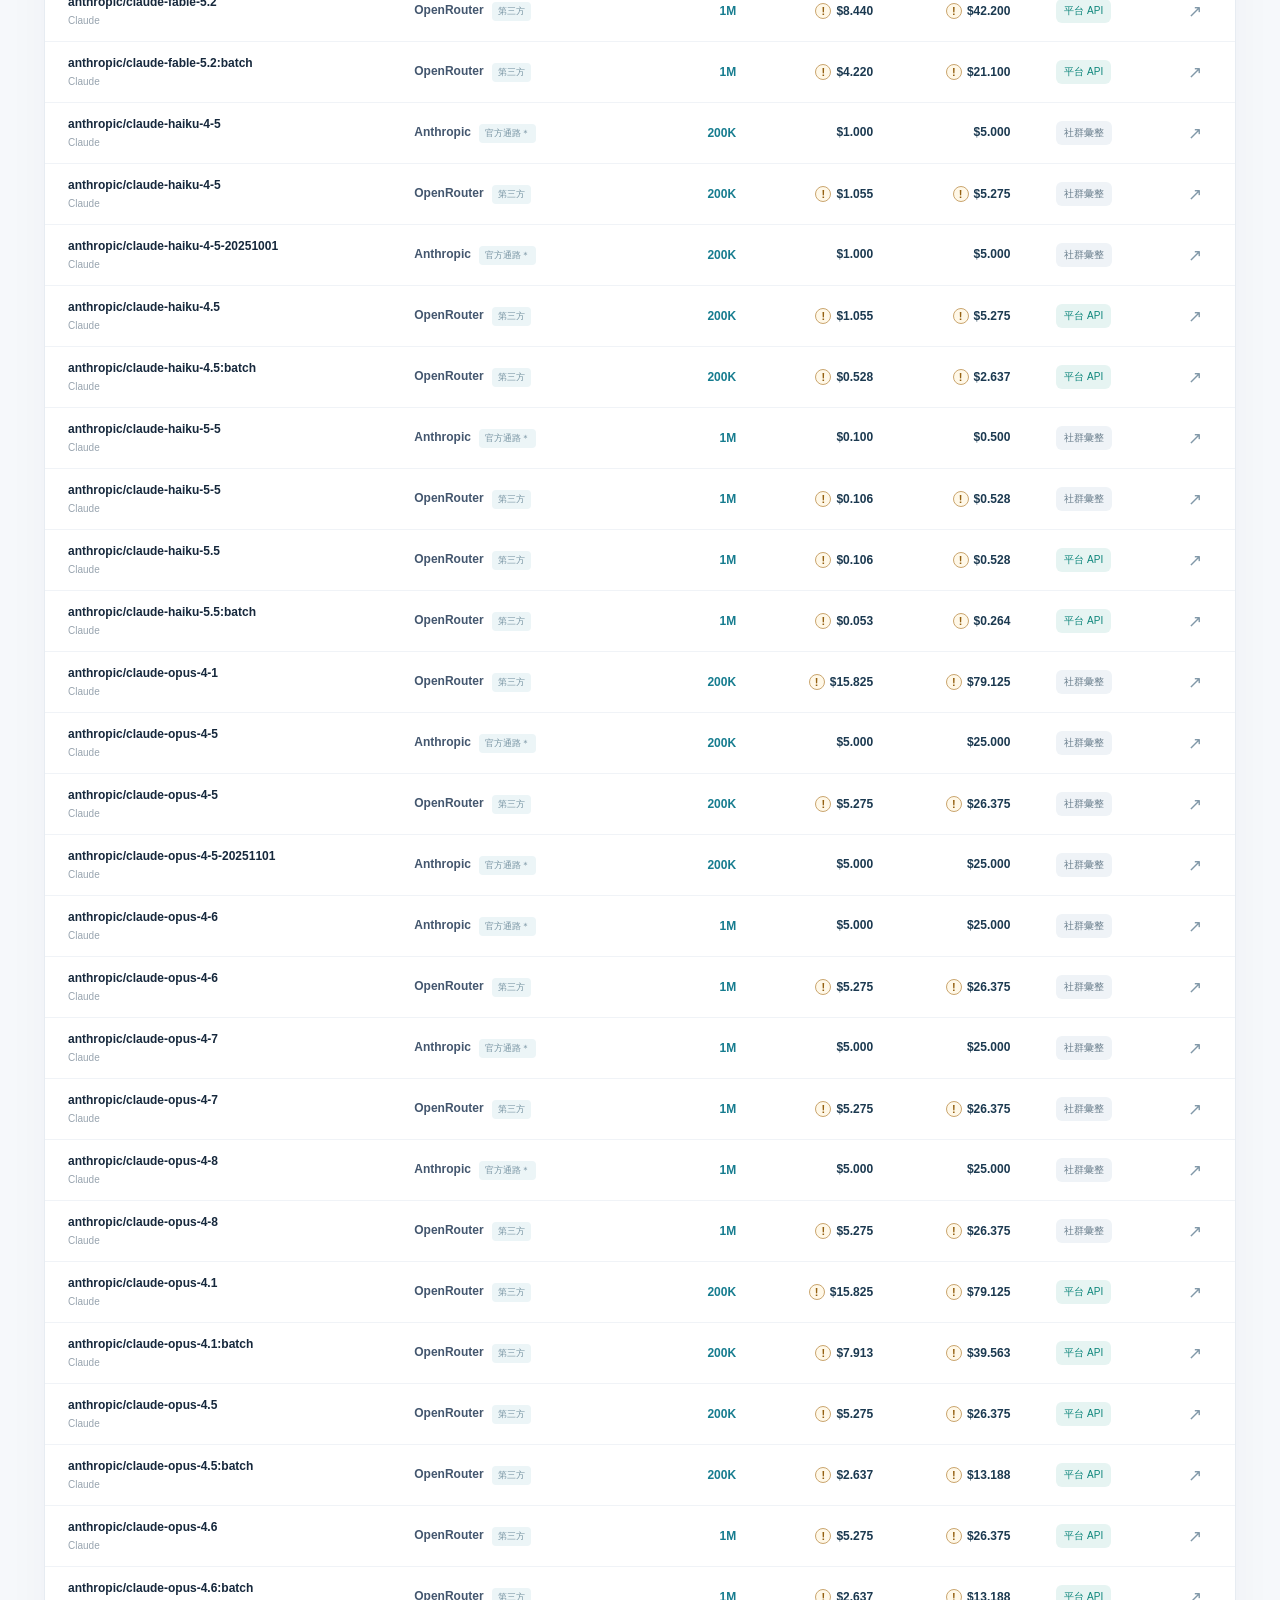
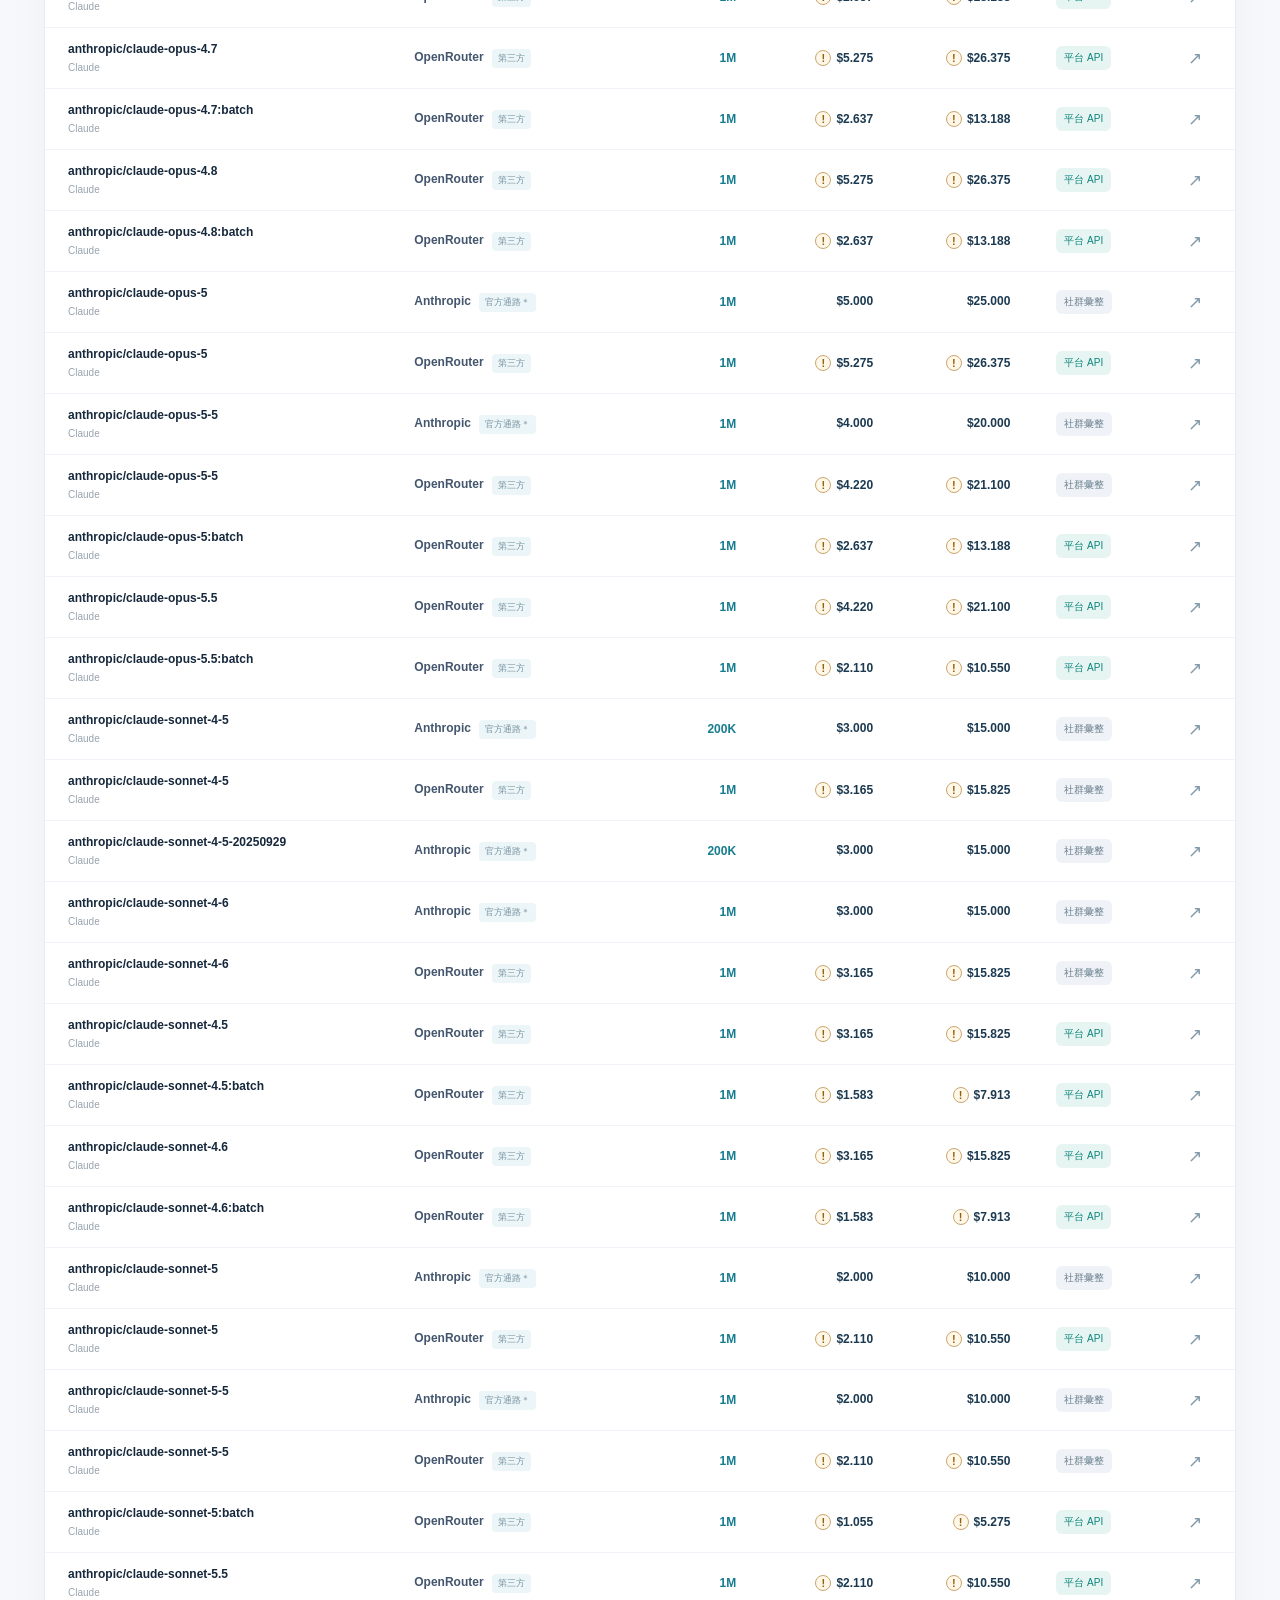
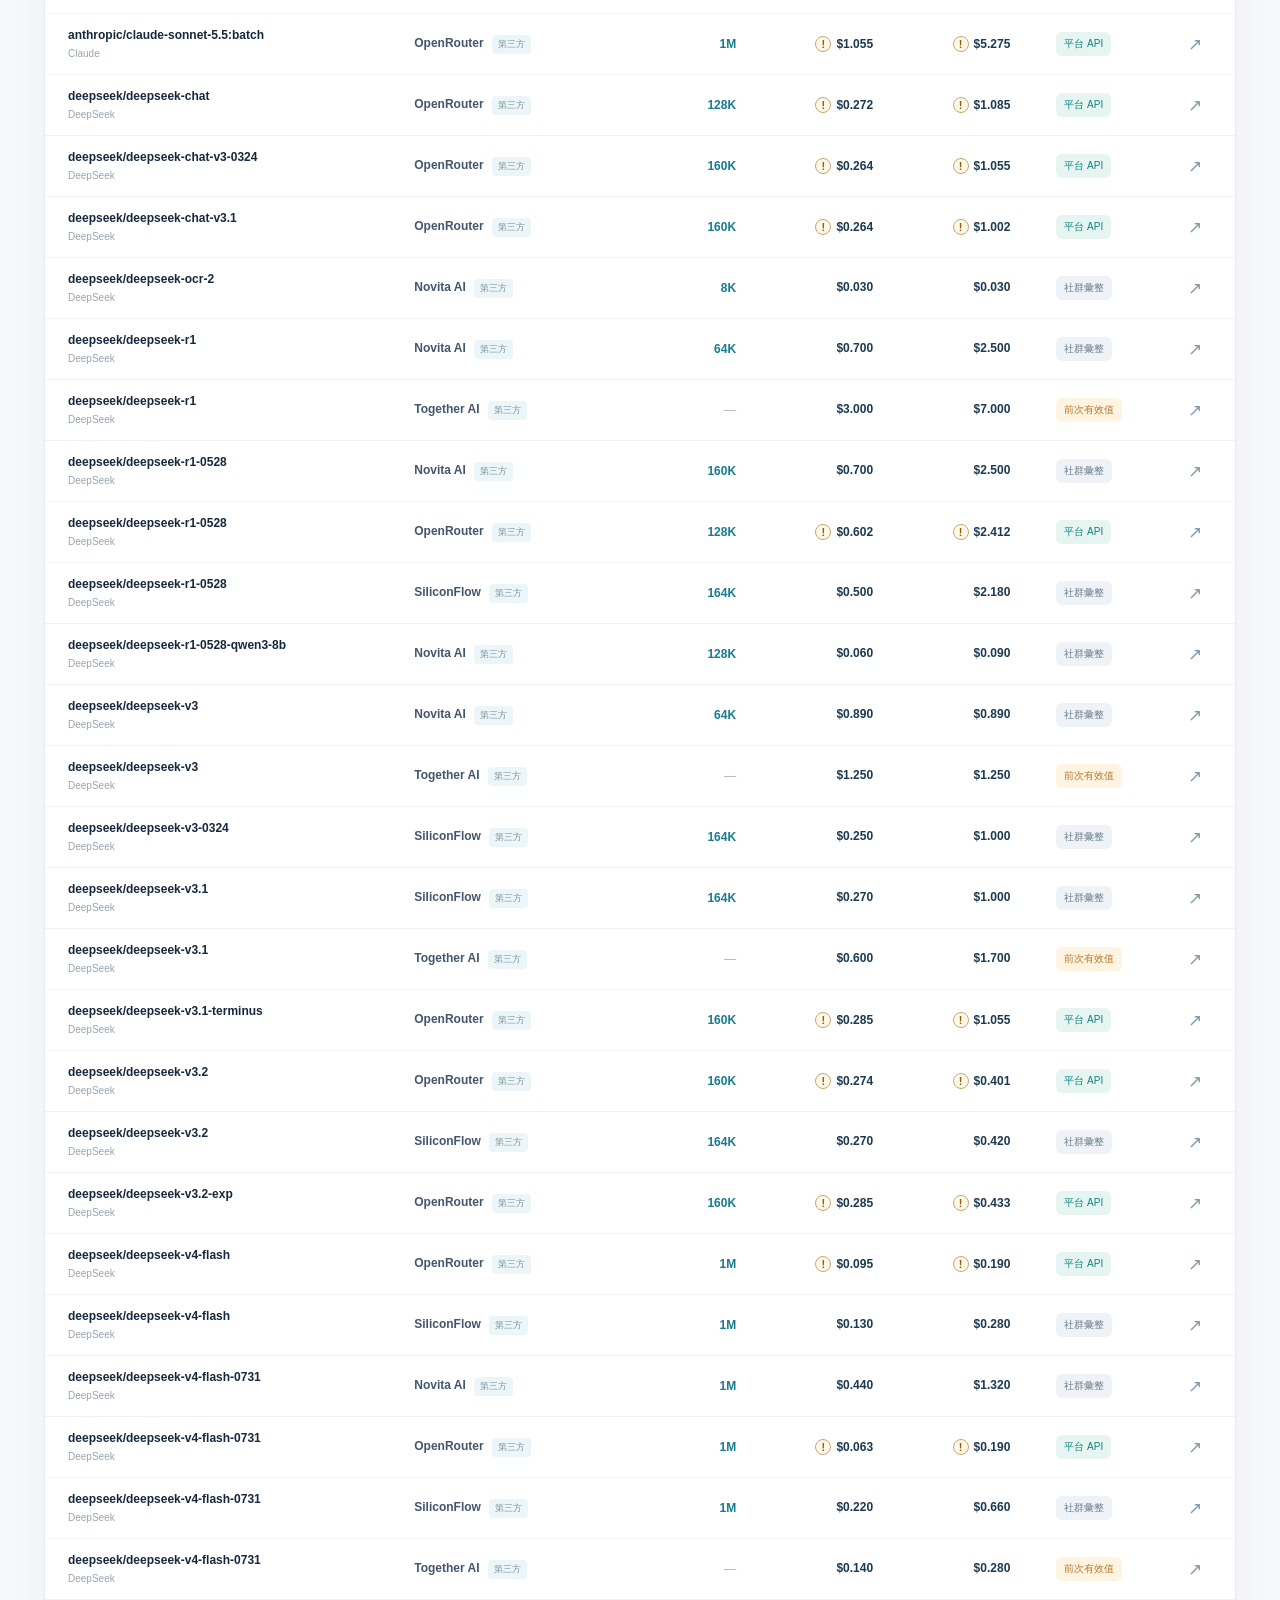
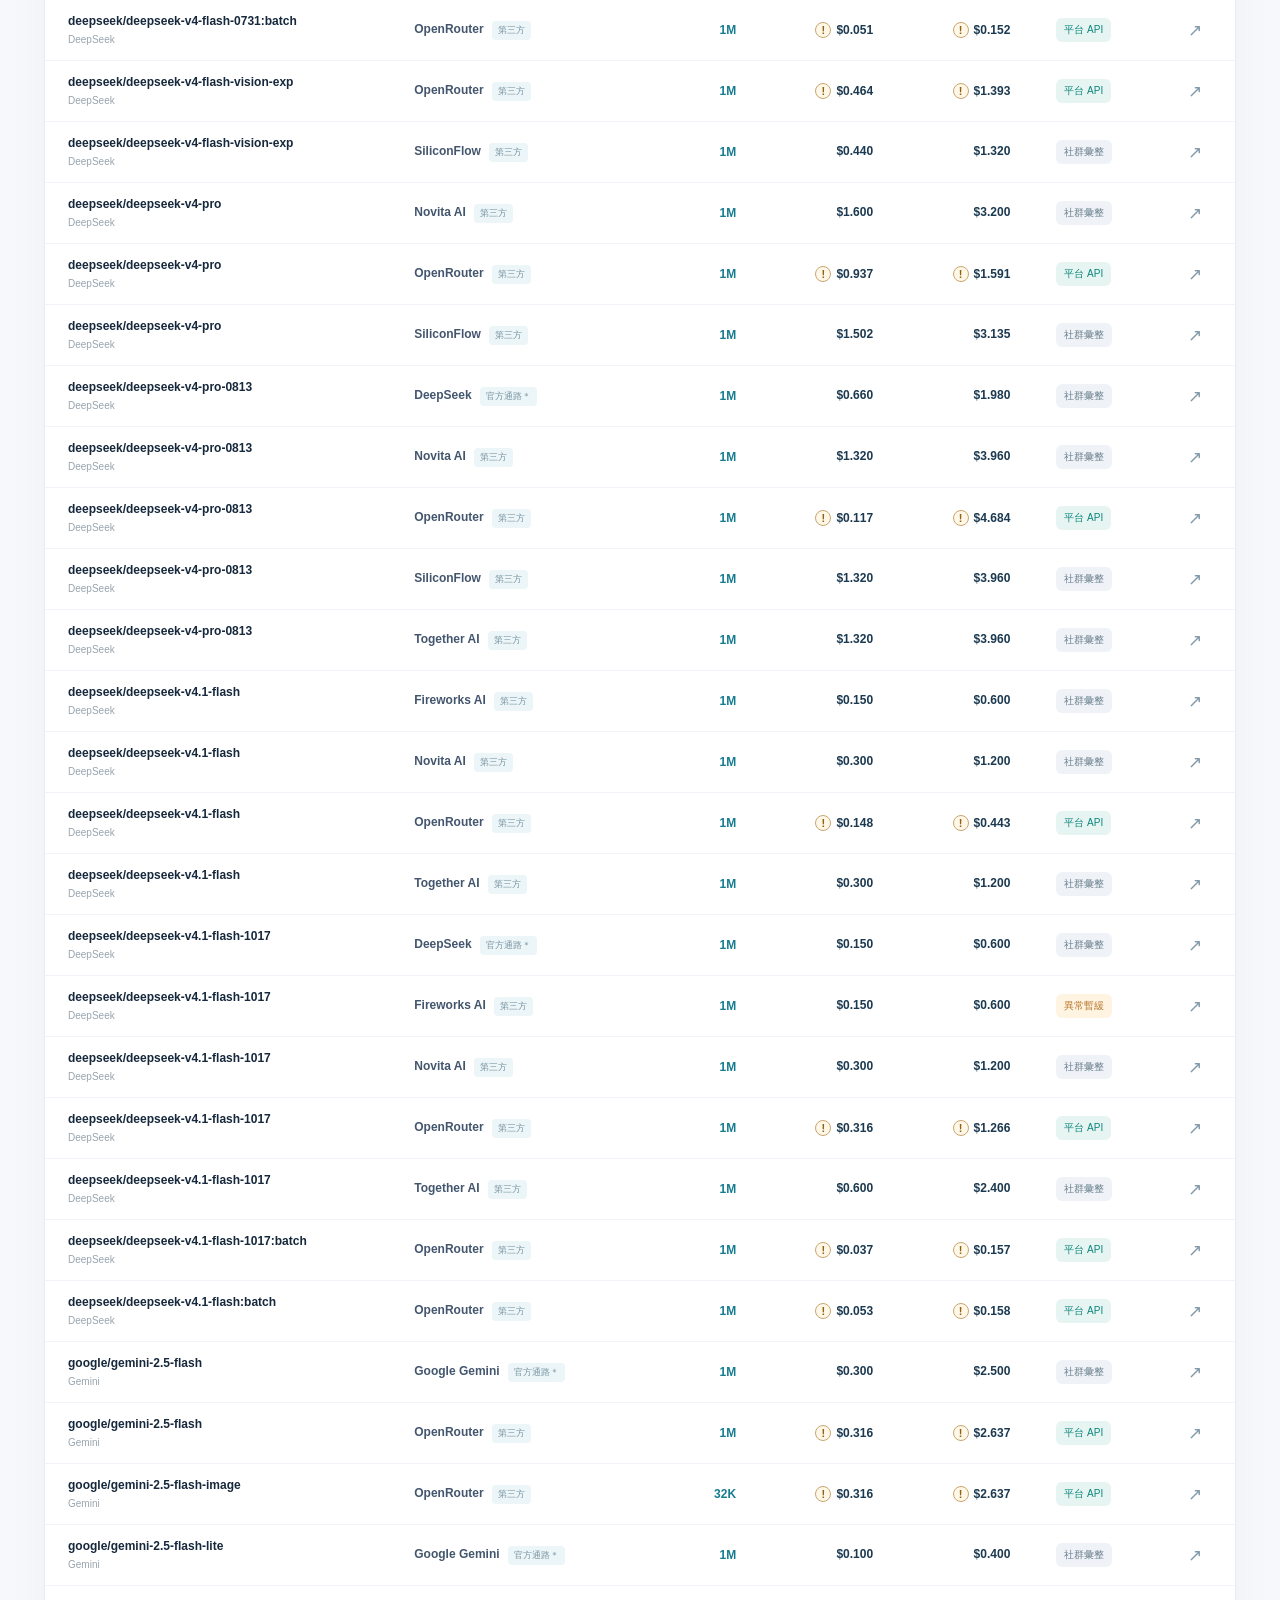
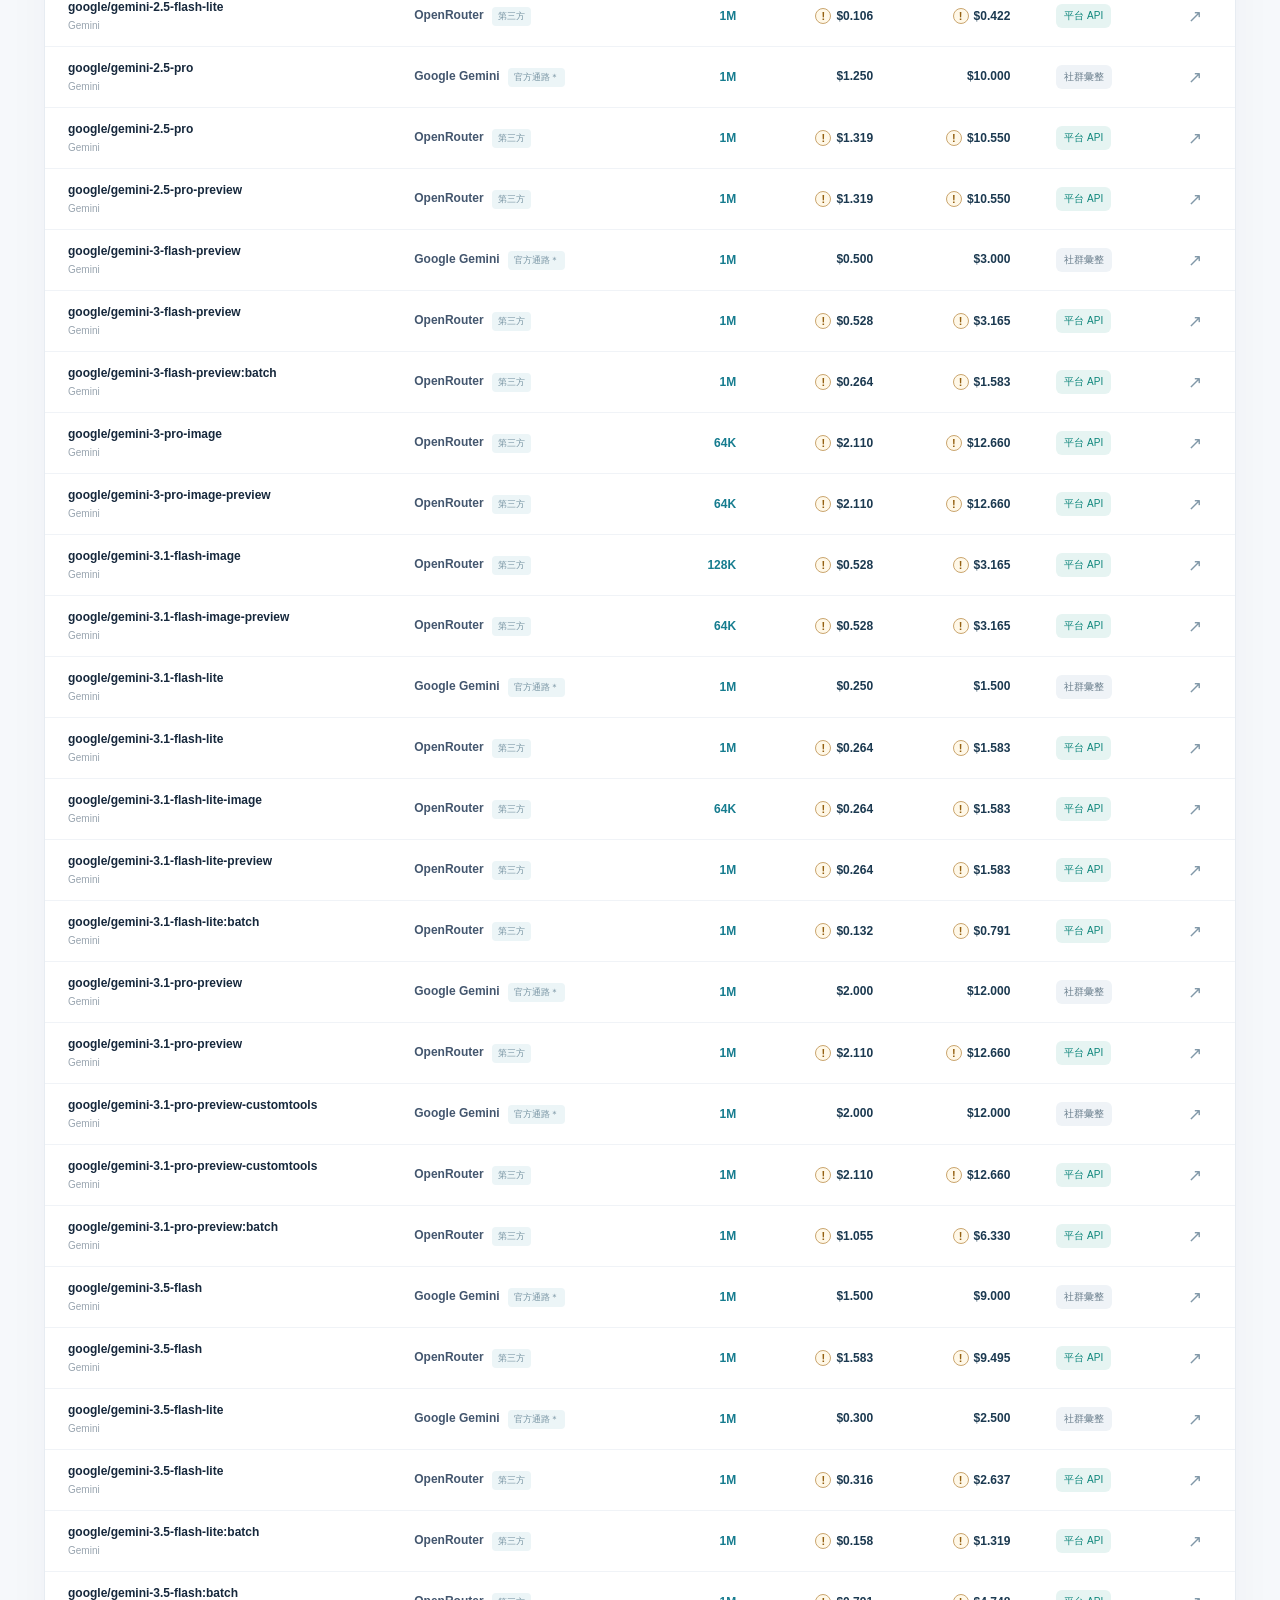
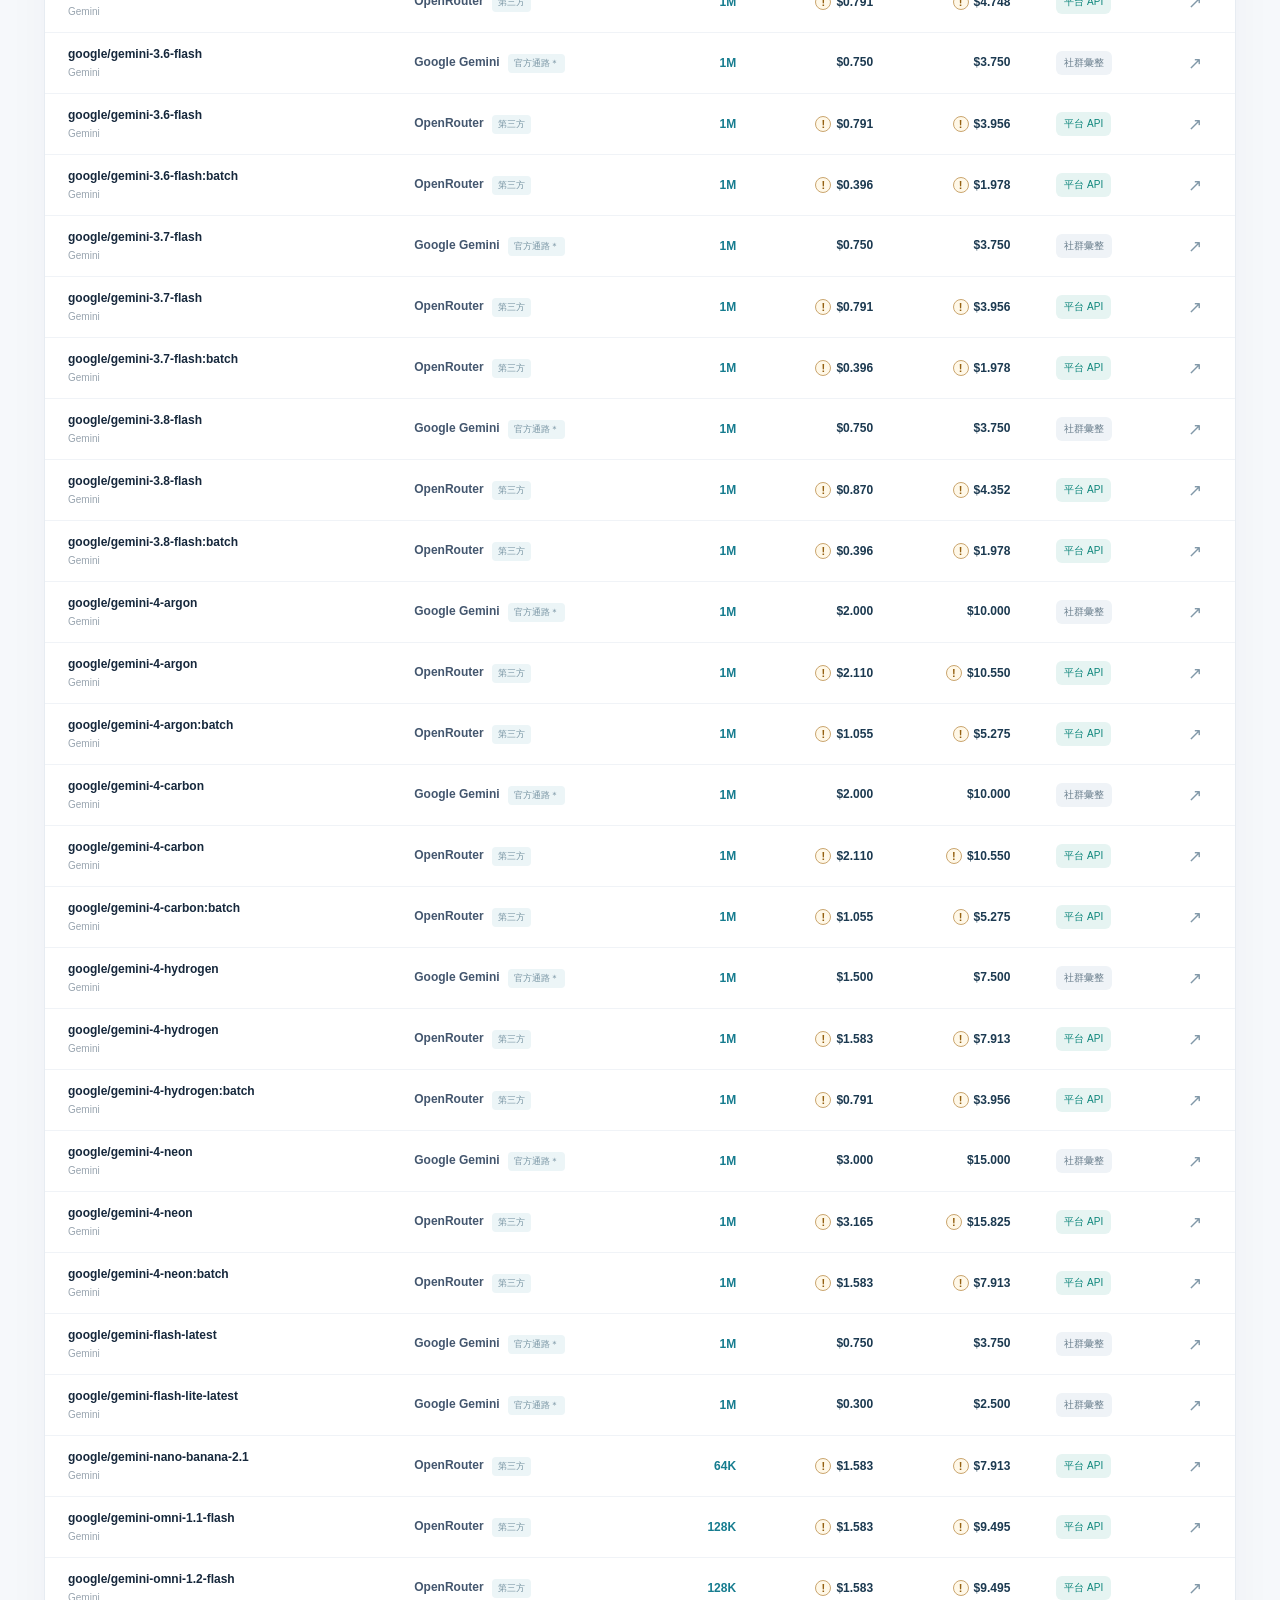
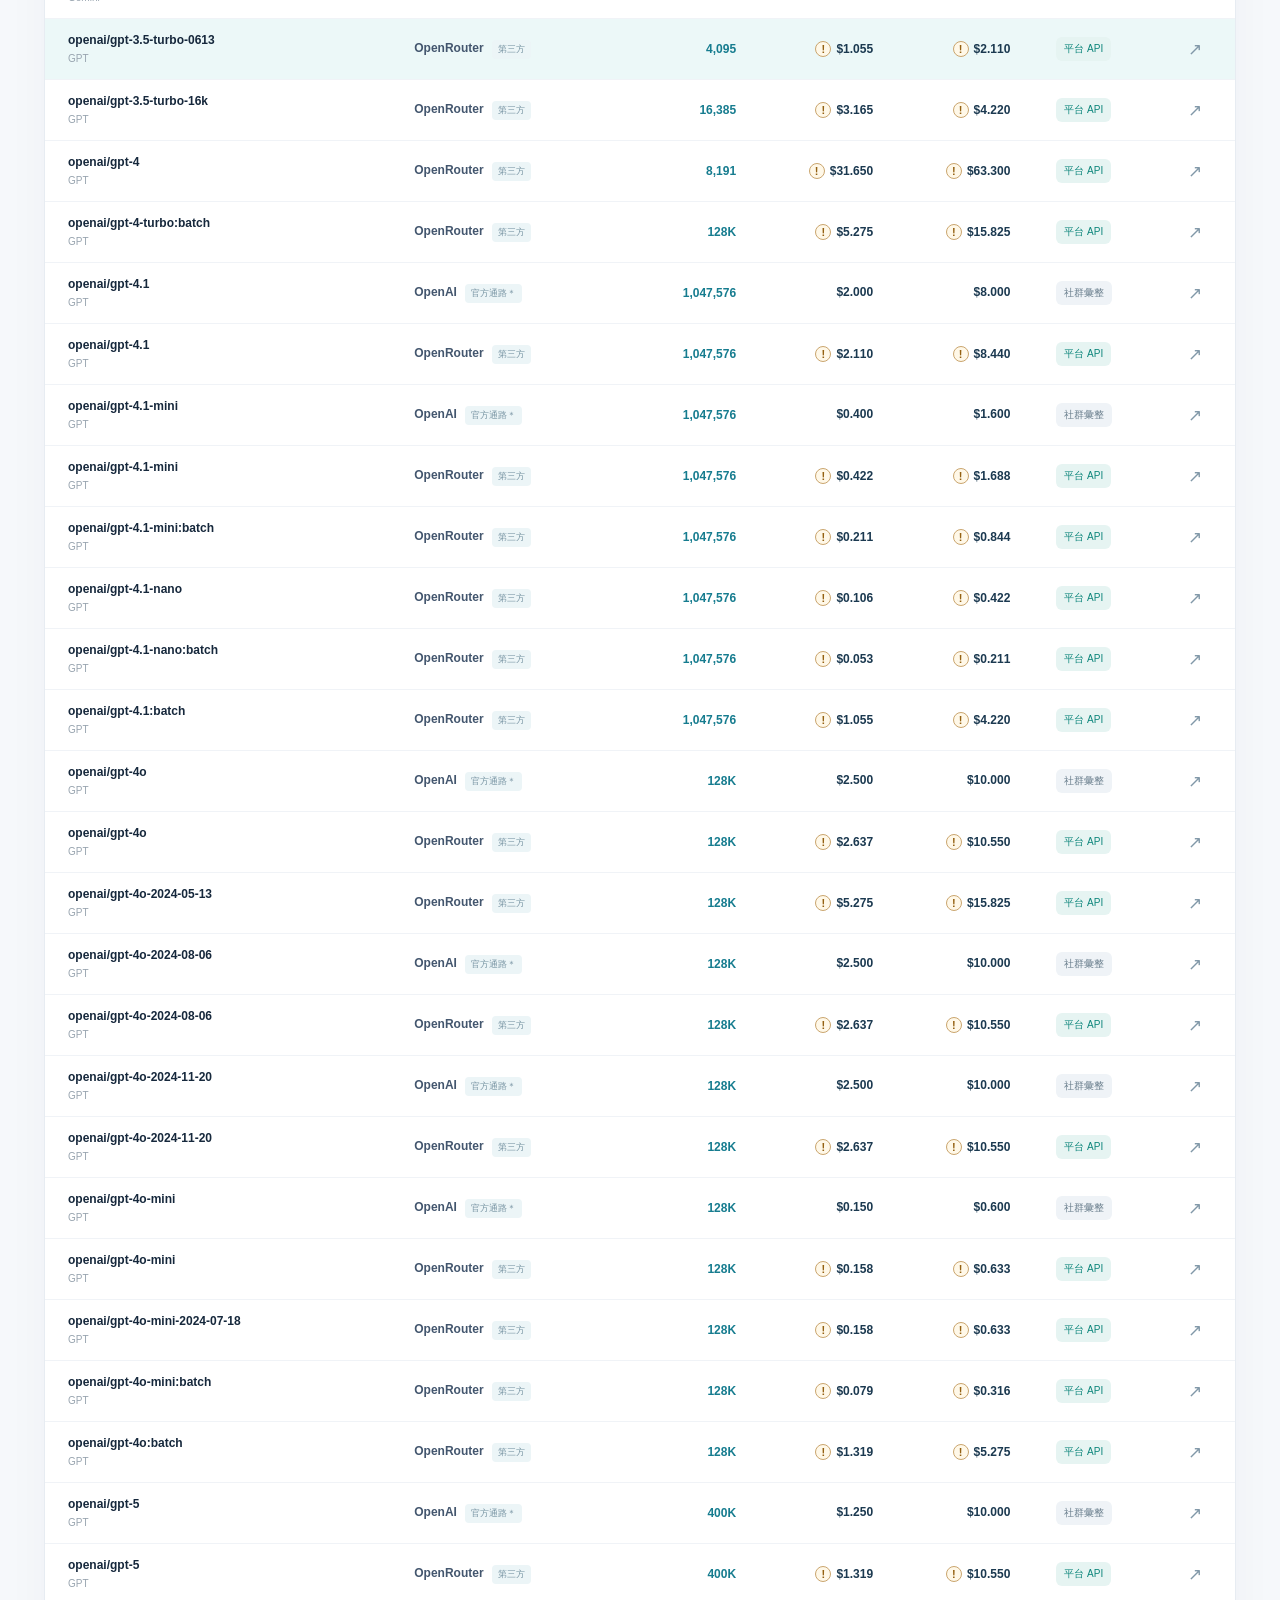
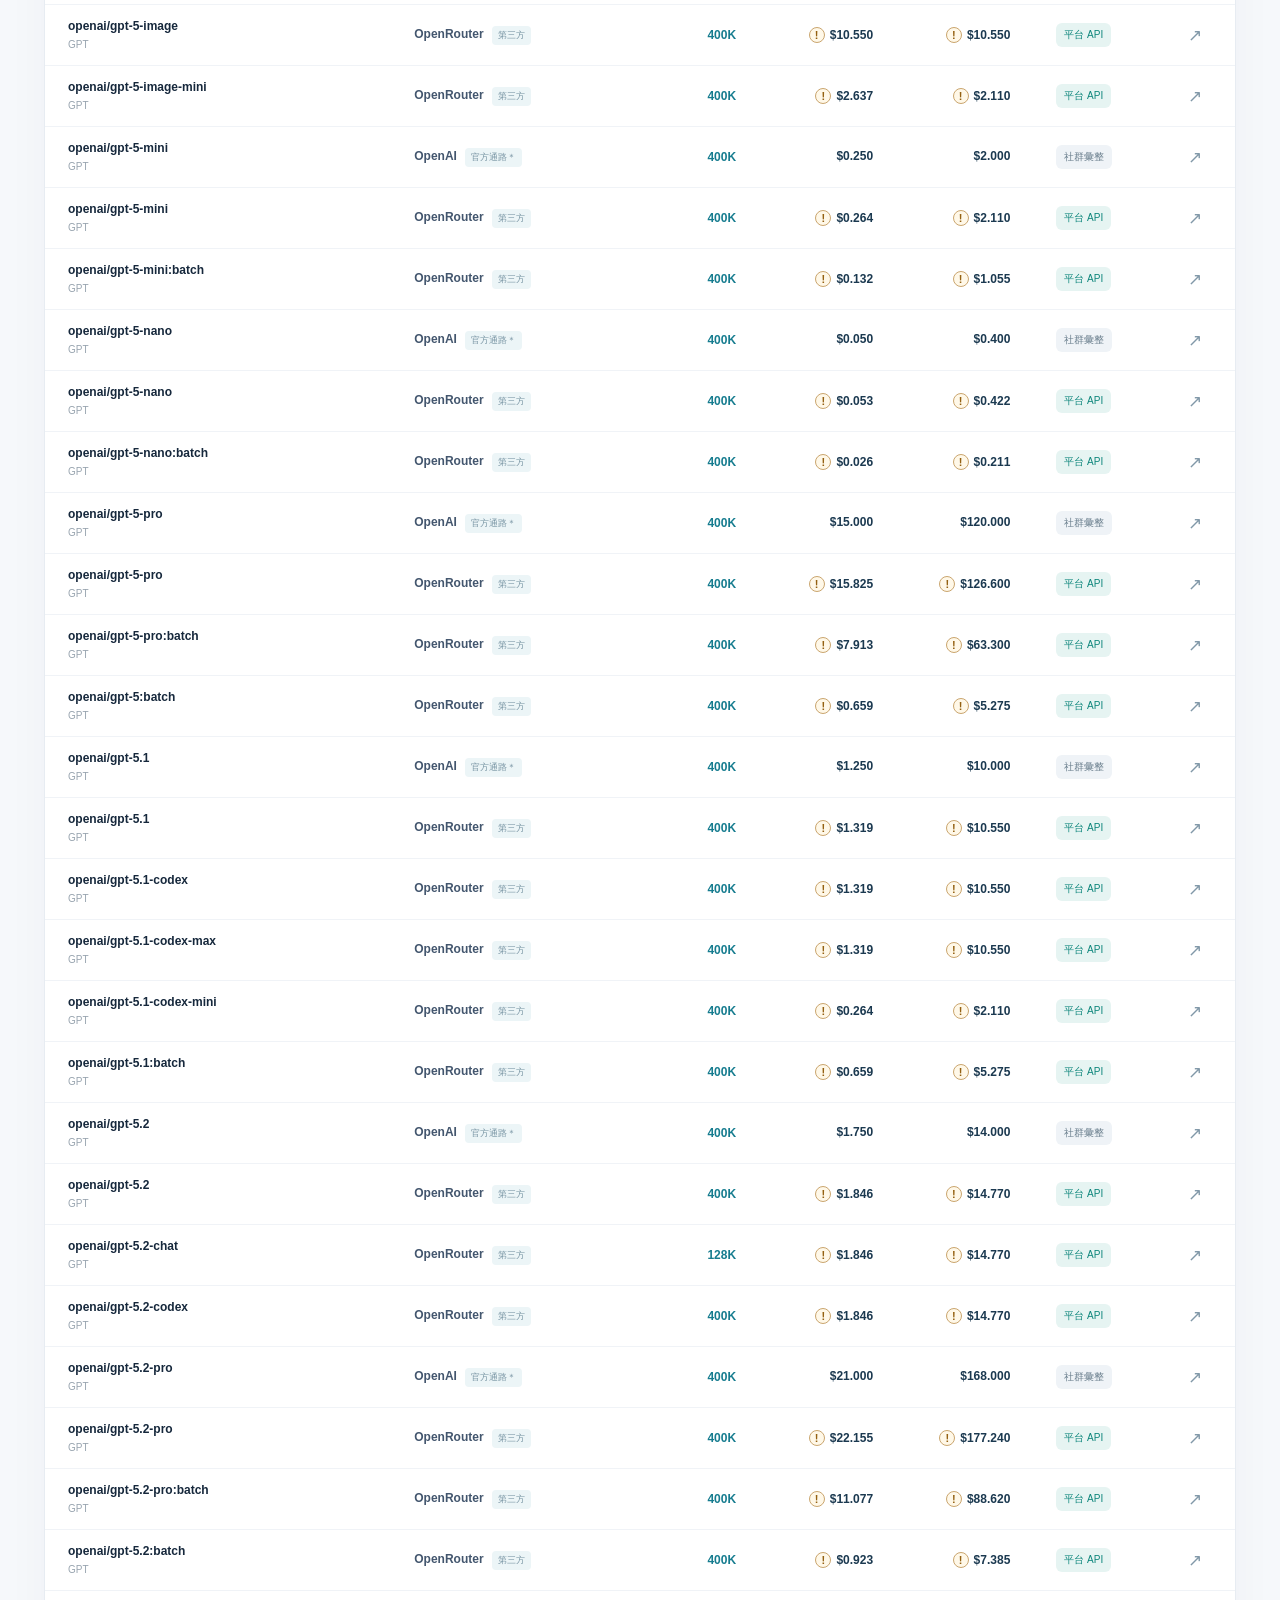
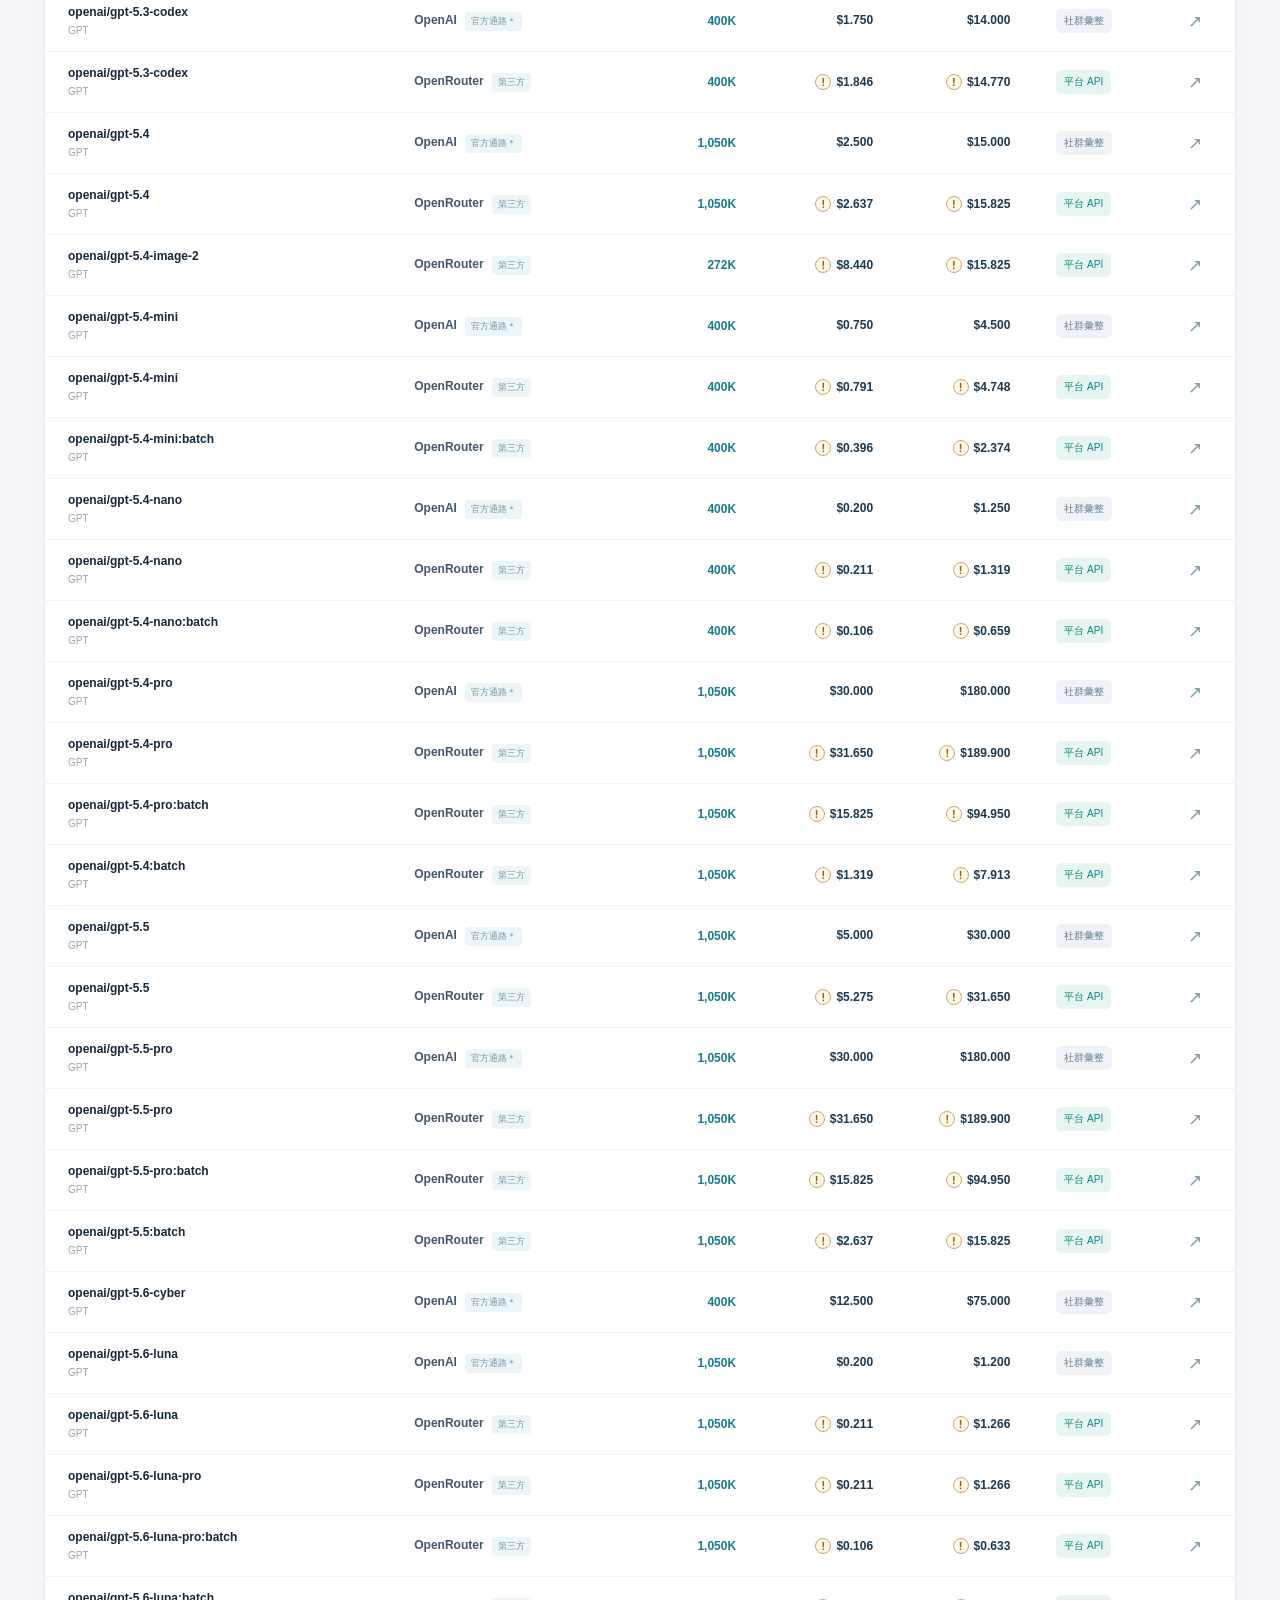
==== commit f1322aff: "revert: restore API Atlas design before pastel refresh" ====
--- a/site/index.html
+++ b/site/index.html
@@ -4,7 +4,7 @@
   <meta charset="utf-8">
   <meta name="viewport" content="width=device-width, initial-scale=1">
   <meta name="color-scheme" content="light">
-  <meta name="theme-color" content="#f8fbfc">
+  <meta name="theme-color" content="#f5f7fb">
   <meta name="description" content="GPT、Gemini、Claude、DeepSeek、Grok 的 AI API 價格比較與歷史變動追蹤。">
   <title>API Atlas — AI API 價格追蹤</title>
   <link rel="stylesheet" href="./style.css">
--- a/site/style.css
+++ b/site/style.css
@@ -227,471 +227,3 @@
   #priceTable tbody td.context-limit .context-value{margin-left:auto;text-align:right;font-size:14px}
   #modelDetail td.context-limit .context-value{margin-left:auto}
 }
-
-
-/* ───────────────────────────────────────────────────────────────
-   API ATLAS • ICE BLUE + PASTEL JOURNAL
-   Shared theme for the price catalog, estimator and mobile cards.
-   This section owns presentation only; no fee or sort logic changes.
-   ─────────────────────────────────────────────────────────────── */
-:root{
-  --ink:#33424d;
-  --muted:#6e7f8c;
-  --line:#e4edf1;
-  --surface:#ffffff;
-  --bg:#f8fbfc;
-  --teal:#3e7f92;
-  --teal-soft:#eaf7fb;
-  --ice:#8fc9d8;
-  --ice-strong:#5ca8bc;
-  --ice-deep:#326c80;
-  --lavender:#d9c7f2;
-  --lavender-soft:#f3eefb;
-  --rose-soft:#f8edef;
-  --cream:#fffdfb;
-  --shadow:0 10px 28px rgba(100,143,162,.075);
-  color-scheme:light;
-}
-html{scroll-padding-top:20px}
-body{
-  min-height:100vh;
-  color:var(--ink);
-  background:
-    radial-gradient(ellipse 440px 300px at 100% 0%,rgba(217,199,242,.16),transparent 82%),
-    radial-gradient(ellipse 560px 380px at 0% 18%,rgba(143,201,216,.12),transparent 80%),
-    var(--bg);
-}
-::selection{background:#d8edf7;color:#33424d}
-.app-shell{max-width:1360px}
-.topbar{
-  min-height:84px;height:auto;
-  background:rgba(255,255,255,.76);
-  border-bottom:1px solid #e3edf2;
-  backdrop-filter:blur(14px);
-  -webkit-backdrop-filter:blur(14px);
-}
-.brand{gap:13px}
-.brand-icon{
-  position:relative;
-  transform:none;
-  display:block;
-  flex:0 0 40px;
-  width:40px;height:40px;
-  border:1px solid #d1e9f1;
-  border-radius:14px;
-  background:radial-gradient(circle at 34% 25%,#fff 2%,#dbf1f8 45%,#abd6e5 100%);
-  box-shadow:0 5px 14px rgba(105,165,190,.12);
-}
-.brand-icon span{display:none}
-.brand-icon::before{
-  content:"";position:absolute;width:29px;height:13px;
-  top:12px;left:4px;border:2px solid #5ca8bc;
-  border-radius:50%;transform:rotate(-26deg);
-}
-.brand-icon::after{
-  content:"✦";position:absolute;right:-5px;top:-9px;
-  font-size:16px;color:#b8a1df;text-shadow:0 2px 5px #ffffff;
-}
-.brand-label{font-size:23px;letter-spacing:-.7px;color:#374d5b}
-.brand-label strong{color:#3e7f92}
-.brand-label small{font-size:8px;letter-spacing:1.6px;color:#879eac}
-.top-nav{gap:7px;margin-left:22px}
-.top-nav a{
-  height:auto;min-height:38px;padding:10px 15px;
-  border-radius:999px;color:#687f8f;font-weight:700;
-  transition:background-color .18s ease,color .18s ease;
-}
-.top-nav a:hover{background:#f3eefb;color:#53627d}
-.top-nav .nav-active,
-.top-nav .nav-active:hover{
-  color:#295e73;
-  background:#e0f1f7;
-  border-bottom:0;
-}
-.top-link,.quick-nav{
-  border:1px solid #dbeaf0;border-radius:999px;
-  background:#fff;color:#4c7587;
-  box-shadow:0 3px 12px rgba(107,151,174,.06);
-}
-.top-link:hover,.quick-nav:hover{background:#edf8fb;border-color:#b5d8e2}
-.hero,.estimate-hero{
-  min-height:312px;border-radius:26px;margin-top:27px;
-  background:linear-gradient(113deg,#e8f6fa 0%,#f8fcfd 44%,#f2edfa 100%);
-  border:1px solid #e1edf3;box-shadow:0 12px 34px rgba(102,145,165,.07);
-  padding:46px 52px;
-}
-.hero::before{
-  content:"";position:absolute;width:310px;height:310px;
-  right:-55px;top:-130px;border-radius:50%;
-  background:radial-gradient(circle,rgba(217,199,242,.22),transparent 72%);
-  pointer-events:none;
-}
-.hero::after{
-  content:"✧";position:absolute;right:25px;top:13px;
-  font-size:27px;color:rgba(141,177,198,.5);pointer-events:none;
-}
-.eyebrow,.section-kicker{
-  color:#508da2;font-size:10px;font-weight:800;letter-spacing:1.9px;
-}
-.pulse{background:#7fc8a0;box-shadow:0 0 0 5px #eaf8f1}
-.hero h1{color:#33424d;font-weight:780;letter-spacing:-1.2px}
-.hero h1 em{color:#4b95ac}
-.hero p{color:#607d8b;line-height:1.9}
-.hero-meta{color:#668594}
-.meta-dot{background:#7fc8a0}
-.meta-separator{background:#c8dce5}
-.hero-art{opacity:.83}
-.art-grid{opacity:.17;background-size:38px 38px}
-.orb-one{
-  right:48px;top:-64px;
-  background:radial-gradient(circle at 35% 30%,#fffefed9,#d2eef8bf 56%,#c8b6e887);
-  border-color:rgba(255,255,255,.28);
-  box-shadow:20px 30px 50px rgba(137,183,208,.15);
-}
-.orb-two{background:#fff8fb9a}
-.art-floating{
-  border:1px solid rgba(255,255,255,.95);
-  border-radius:15px;background:rgba(255,255,255,.81);
-  color:#4c8295;box-shadow:0 10px 23px rgba(115,153,180,.09);
-}
-.art-floating span{color:#849daa}
-.stats{gap:15px}
-.stat-card,.main-card,.detail-card,.note-card{
-  border:1px solid #e2edf1;
-  border-radius:22px;
-  background:#fff;
-  box-shadow:var(--shadow);
-}
-.stat-card{position:relative;overflow:hidden;padding:23px 23px 21px}
-.stat-card::before{
-  content:"";position:absolute;left:23px;right:23px;top:0;height:3px;
-  background:linear-gradient(90deg,#8fc9d8,#e4d8f5,transparent);
-  border-radius:0 0 6px 6px;
-}
-.stat-name{color:#708693;font-size:12px;font-weight:700}
-.stat-icon{color:#a6b6df}
-.stat-number{color:#426e83;font-variant-numeric:tabular-nums;font-weight:780}
-.stat-caption{color:#889daa}
-.main-card{margin-top:23px;overflow:hidden}
-.section-intro{padding-top:31px;padding-bottom:23px}
-.section-intro h2,.detail-card h2,.note-card h2{color:#344d5b}
-.section-intro h2::after,.detail-card h2::after{
-  content:"✦";display:inline-block;margin-left:10px;
-  font-size:13px;vertical-align:middle;color:#bda9df;
-}
-.section-intro p,.subtle{color:#748b99}
-.mini-caption{color:#8ca2b0}
-.family-chips{border-bottom-color:#e8eff3;gap:8px}
-.chip{
-  background:#f5f8fa;color:#647d8b;border:1px solid #edf1f5;
-  border-radius:999px;min-height:38px;padding:9px 16px;
-  font-weight:700;transition:background-color .15s ease,border-color .15s ease,color .15s ease;
-}
-.chip:hover{border-color:#c2dfea;background:#edf8fb;color:#356b81}
-.chip.active,.chip[aria-pressed="true"]{
-  background:#dff1f7;border-color:#c5e2eb;color:#2d6478;
-  box-shadow:inset 0 0 0 1px rgba(255,255,255,.5);
-}
-.billing-label{color:#59778a;font-size:12px;font-weight:750}
-.billing-switch{
-  background:#f4f7fa;border:1px solid #e0eaf0;
-  border-radius:999px;padding:4px;gap:4px;
-}
-.billing-option{
-  border-radius:999px;min-height:36px;padding:9px 18px;
-  color:#607987;font-weight:750;
-}
-.billing-option:hover:not(:disabled){background:#eaf7fb;color:#376c81}
-.billing-option.active,.billing-option[aria-pressed="true"]{
-  background:#dff1f7;color:#2c667c;
-  box-shadow:0 2px 9px rgba(119,176,197,.12);
-}
-.billing-option:disabled{opacity:.42}
-.billing-note{color:#7b91a0;line-height:1.7}
-.filter-controls{gap:12px}
-.search,.select-wrap{
-  min-height:46px;height:auto;background:#fffefc;
-  border:1px solid #dfeaf0;border-radius:14px;
-  transition:box-shadow .16s ease,border-color .16s ease;
-}
-.search{padding:0 15px}
-.search:focus-within,.select-wrap:focus-within{
-  border-color:#8fc9d8;box-shadow:0 0 0 4px rgba(143,201,216,.17);
-}
-.search span{color:#8fb3c1}
-.search input,.select-wrap select{font-size:13px;color:#3c596c}
-.search input::placeholder{color:#8fa3ae;opacity:1}
-.select-wrap span{color:#7c92a1;font-size:12px}
-.table-scroll{scrollbar-color:#d1e5ed transparent}
-th{
-  padding-top:18px;padding-bottom:18px;
-  background:#f3f9fb;color:#657f8d;
-  font-size:11px;font-weight:730;letter-spacing:.35px;
-}
-td{border-top-color:#e9f0f4;color:#465f6d}
-tr.quote-row:hover{background:#f8fcfd}
-tr.quote-row.selected{background:#edf8fb}
-tr.quote-row:focus-visible{outline:2px solid #83bfcc;outline-offset:-3px}
-td.model-cell strong{font-size:12px;color:#385365;line-height:1.45}
-td.model-cell small{color:#899ea9}
-.provider-cell{color:#526e7d}
-.type-tag{
-  padding:5px 9px;border-radius:999px;
-  background:#f2eefb;color:#6b638a;font-size:10px;font-weight:680;
-}
-.dollar{color:#3a586a}
-.sum,.estimate-money{color:#3e7f92}
-.source-tag{
-  border-radius:999px;padding:6px 10px;
-  background:#f2f5f8;color:#617c8b;font-size:10px;
-}
-.source-tag.direct{background:#eaf8f1;color:#386e59}
-.source-tag.stale{background:#fff6e8;color:#996b35}
-.open-arrow{color:#6a9cae}
-.table-footer{color:#7791a0;border-top-color:#e6eef3;line-height:1.7}
-.context-value{
-  display:inline-block;border-radius:999px;padding:6px 11px;
-  background:#eaf7fb;border:1px solid #dceff5;
-  color:#3e7f92;line-height:1.15;
-}
-.context-value.unknown{background:#f6f7f9;border-color:#edf1f3;color:#9aaab6}
-.sort-button:hover,.sort-button:focus-visible{color:#3e7f92}
-.sort-indicator{color:#a4c0ce}
-th[aria-sort="ascending"] .sort-button,th[aria-sort="descending"] .sort-button,
-th[aria-sort="ascending"] .sort-indicator,th[aria-sort="descending"] .sort-indicator{color:#3c8398}
-.price-with-info .money-number{color:inherit;font-weight:750}
-.fee-info-button{
-  background:#fff6e8;color:#926828;border:1px solid #e1c18e;
-  border-radius:50%;font-size:11px;
-}
-.fee-info-button:hover,.fee-info-button:focus-visible{background:#ffedcd;border-color:#c49549}
-.fee-popover{
-  border:1px solid #ece3d6;border-radius:15px;
-  background:#fffefa;color:#3d5968;
-  box-shadow:0 14px 34px rgba(78,111,137,.15);
-}
-.fee-popover strong{color:#3b5667}
-.fee-popover span{color:#657e8d}
-.load-notice{border:1px solid #dcebf1;background:#f2fafc;color:#4c7b8d;border-radius:12px}
-.empty-icon{
-  background:linear-gradient(130deg,#e3f4fa,#f3edfb);
-  color:#6d96ad;border-radius:23px;
-}
-.detail-layout{gap:19px}
-.detail-card{padding:29px 30px}
-.official-link{
-  background:#eaf7fb;color:#386f82;border-radius:999px;padding:9px 15px;
-}
-.official-link:hover{background:#dff1f7}
-.mini-table th{background:#f4f9fb}
-.mini-table td a{color:#3e7f92}
-.calc-grid{margin:20px 0}
-.calc-grid label{color:#637d8d}
-.calc-grid input,.scenario-grid input{
-  border:1px solid #dce9ef;background:#fffefc;
-  border-radius:14px;min-height:46px;
-  color:#365467;font-variant-numeric:tabular-nums;
-}
-.calc-grid input:focus,.scenario-grid input:focus{
-  outline:none;background:#fff;
-  border-color:#8fc9d8;box-shadow:0 0 0 4px rgba(143,201,216,.16);
-}
-.calc-price{color:#3f8499}
-.calc-note{color:#7e97a6;line-height:1.6}
-.chart-wrap{border-top-color:#e8eff2}
-.chart-head strong{color:#415969}
-.chart-head span,.chart-placeholder{color:#7c93a0}
-.note-card{gap:30px}
-.note-copy{color:#6e8492;line-height:1.95}
-.note-copy strong{color:#405b6c}
-.note-copy a{color:#3e7f92;text-underline-offset:3px}
-.site-footer{border-top-color:#e1eaf0;color:#7c93a0}
-.source-note{color:#927347}
-.estimate-form{padding-bottom:28px}
-.scenario-grid{gap:14px}
-.scenario-grid label{
-  padding:15px 15px 14px;
-  background:linear-gradient(180deg,#fffefa,#fcfdfe);
-  border:1px solid #e4edf1;border-radius:17px;
-  color:#4c6678;font-size:13px;font-weight:750;
-  transition:border-color .16s ease,box-shadow .16s ease;
-}
-.scenario-grid label:focus-within{border-color:#b8dbe5;box-shadow:0 5px 16px rgba(143,201,216,.09)}
-.scenario-grid small{
-  color:#788f9e;font-size:11px;line-height:1.5;
-  min-height:17px;margin:6px 0 10px;font-weight:400;
-}
-.scenario-grid input{font-size:16px;padding:12px 14px;margin-top:auto}
-.scenario-help{color:#738b9b;font-size:11px;line-height:1.85}
-.scenario-summary{gap:12px}
-.scenario-summary>div{
-  border:1px solid #ddecf2;background:#eaf7fb;
-  border-radius:16px;padding:16px 17px;
-}
-.scenario-summary>div:last-child{
-  background:#f3eefb;border-color:#e8dcf6;
-}
-.scenario-summary span{color:#6b8595;font-size:12px}
-.scenario-summary strong{color:#3d8096;font-size:24px}
-.scenario-summary>div:last-child strong{color:#77669b}
-.scenario-summary small{color:#879dac}
-.estimate-switches{gap:17px}
-.estimate-details{background:#fff}
-.estimate-detail-line{border-bottom-color:#e9eff3;color:#698294}
-.estimate-detail-line strong{color:#3d6a80}
-.estimate-round-item{
-  background:#eaf7fb;border:1px solid #dcecf2;
-  border-radius:15px;padding:14px;
-}
-.estimate-round-item:nth-child(2){background:#f4effb;border-color:#e9dff4}
-.estimate-round-item strong{color:#387f96}
-.estimate-warning{
-  background:#fff7ea;color:#896635;border:1px solid #f0e0be;
-  border-radius:14px;
-}
-@media(hover:hover) and (pointer:fine){
-  .stat-card{transition:transform .2s ease,box-shadow .2s ease}
-  .stat-card:hover{transform:translateY(-2px);box-shadow:0 14px 32px rgba(100,143,162,.10)}
-}
-a:focus-visible,button:focus-visible,input:focus-visible,select:focus-visible,
-tr.quote-row:focus-visible{
-  outline:2px solid #5b9db1;outline-offset:3px;
-}
-@media(max-width:1100px){
-  .hero,.estimate-hero{padding:37px 35px}
-  .hero h1{font-size:36px}
-  .top-nav{gap:5px;margin-left:8px}
-  .top-nav a{padding:10px 11px}
-}
-@media(max-width:750px){
-  body{
-    background:radial-gradient(ellipse 350px 310px at 100% 0%,rgba(217,199,242,.13),transparent 80%),#f8fbfc;
-  }
-  .app-shell{padding:0 12px}
-  .topbar{
-    gap:10px;padding:12px 2px 0;min-height:0;
-    border-bottom:0;background:transparent;backdrop-filter:none;
-    -webkit-backdrop-filter:none;
-  }
-  .brand-icon{width:33px;height:33px;flex-basis:33px;border-radius:12px}
-  .brand-icon::before{width:24px;height:10px;top:10px;left:3px}
-  .brand-icon::after{font-size:13px;right:-4px;top:-7px}
-  .brand-label{font-size:19px}
-  .topbar .top-nav{
-    width:100%;gap:6px;min-height:47px;height:auto;
-    padding:5px 0;border-top:1px solid #e4edf1;
-    overflow-x:auto;
-  }
-  .topbar .top-nav a{
-    min-height:37px;height:auto;padding:10px 13px;
-    border-radius:999px;white-space:nowrap;font-size:12px;
-  }
-  .topbar .top-nav .nav-active{background:#dff1f7;color:#2d657b;border:0}
-  .hero,.estimate-hero{
-    padding:25px 20px;margin-top:14px;
-    border-radius:21px;min-height:0;
-    background:linear-gradient(125deg,#e8f6fa,#fbfdff 57%,#f3eefa);
-  }
-  .hero::after{right:13px;top:4px;font-size:19px}
-  .hero h1{font-size:clamp(25px,6.9vw,33px);line-height:1.34;letter-spacing:-.6px}
-  .hero p{color:#647f8e}
-  .hero-meta{color:#678999}
-  .stats{gap:10px}
-  .stat-card{padding:16px 14px;border-radius:17px;min-width:0}
-  .stat-card::before{left:14px;right:14px}
-  .stat-number,.fx-stat{font-size:23px}
-  .main-card{border-radius:19px;margin-top:15px}
-  .section-intro{padding:22px 17px 19px}
-  .section-intro h2{font-size:20px}
-  .section-intro h2::after{margin-left:7px}
-  .filters{padding:0 16px 18px}
-  .family-chips{gap:7px}
-  .family-chips .chip{min-height:43px;padding:11px 16px;white-space:nowrap}
-  .billing-filter,.estimate-switches .billing-filter{gap:9px}
-  .billing-switch{border-radius:999px;padding:4px}
-  .billing-option{min-height:43px;border-radius:999px;font-size:12px}
-  .filter-controls{gap:10px}
-  .search,.select-wrap{min-height:48px;border-radius:14px}
-  .search input,.select-wrap select{font-size:16px}
-  .mobile-sort-bar{
-    padding:12px 15px 14px;gap:8px;
-    background:#f5fafc;border-top:1px solid #e4edf1;border-bottom:1px solid #e4edf1;
-  }
-  .mobile-sort-caption{color:#718c9d}
-  .mobile-sort-item{
-    min-height:43px;border-radius:999px;
-    background:#fff;border-color:#e0eaf0;color:#6d8291;
-  }
-  .mobile-sort-item[aria-pressed="true"]{
-    background:#dff1f7;border-color:#bcdce5;color:#316c80;
-  }
-  #priceTable tbody,#estimateTable tbody{gap:12px;padding:15px 13px 8px}
-  #priceTable tbody tr.quote-row,#estimateTable tbody tr.quote-row{
-    padding:16px;
-    border-radius:18px;background:#fff;border:1px solid #e0ebf0;
-    box-shadow:0 5px 18px rgba(92,139,159,.055);
-  }
-  #priceTable tbody tr.quote-row.selected,#estimateTable tbody tr.quote-row.selected{
-    border-color:#99c9d8;background:#f1f9fc;
-  }
-  #priceTable td.model-cell strong,#estimateTable td.model-cell strong{
-    color:#385769;font-size:15px;line-height:1.5;
-  }
-  #priceTable tbody td.provider-cell,#estimateTable tbody td.provider-cell{
-    color:#597686;border-bottom-color:#e9f0f4;
-  }
-  #priceTable tbody td.context-limit{
-    background:#eaf7fb;border:1px solid #dfedf3;
-    border-radius:12px;padding:10px 12px!important;
-  }
-  #priceTable tbody td.context-limit .context-value{
-    background:#fff;border-color:#e3f0f4;font-size:13px;
-  }
-  #priceTable tbody td.num,#estimateTable tbody td.estimate-cost{min-height:44px}
-  #priceTable tbody td.num::before,#estimateTable tbody td.estimate-cost::before,
-  #priceTable tbody td.source-cell::before,#estimateTable tbody td.source-cell::before{
-    color:#718998;font-size:12px;
-  }
-  #priceTable tbody td.num .money-number,#estimateTable tbody td.estimate-cost .money-number{
-    font-size:14px;font-weight:750;color:#3e6277;
-  }
-  #estimateTable tbody td.estimate-cost[data-label="50 次"]{
-    background:#eaf7fb;border-radius:12px;
-  }
-  #priceTable tbody td.source-cell,#estimateTable tbody td.source-cell{
-    border-top:1px solid #edf2f5;padding-top:12px!important;
-  }
-  #priceTable tbody td.open-arrow,#estimateTable tbody td.open-arrow{color:#5c9aaf}
-  .mobile-load-more:not([hidden]){
-    background:#eaf7fb;border:1px solid #bddde8;
-    border-radius:999px;color:#356f83;min-height:48px;font-weight:750;
-  }
-  .detail-card{padding:21px 17px;border-radius:19px}
-  .note-card{border-radius:19px;padding:22px 17px}
-  .scenario-grid{gap:10px}
-  .scenario-grid label{padding:11px 10px;border-radius:14px;font-size:12px}
-  .scenario-grid small{font-size:10px;min-height:30px;line-height:1.5;margin:5px 0 8px}
-  .scenario-grid input{
-    font-size:16px;padding:10px 9px;
-    min-height:46px;border-radius:12px;
-    width:100%;min-width:0;
-  }
-  .scenario-summary{gap:9px}
-  .scenario-summary>div{
-    padding:13px 15px;border-radius:14px;
-  }
-  .scenario-summary strong{font-size:21px}
-  .estimate-round-item{border-radius:13px;padding:12px 13px}
-  .fee-popover{border-radius:14px}
-}
-@media(max-width:360px){
-  .scenario-grid{gap:7px}
-  .scenario-grid label{padding:10px 8px}
-  .scenario-grid input{padding:9px 7px}
-  .scenario-grid small{font-size:10px}
-  .billing-option{padding:9px 6px;font-size:11px}
-  .mobile-sort-item{padding:9px 12px}
-}
-@media(prefers-reduced-motion:reduce){
-  .stat-card,.chip,.top-nav a,.search,.select-wrap,.scenario-grid label{transition:none}
-}
